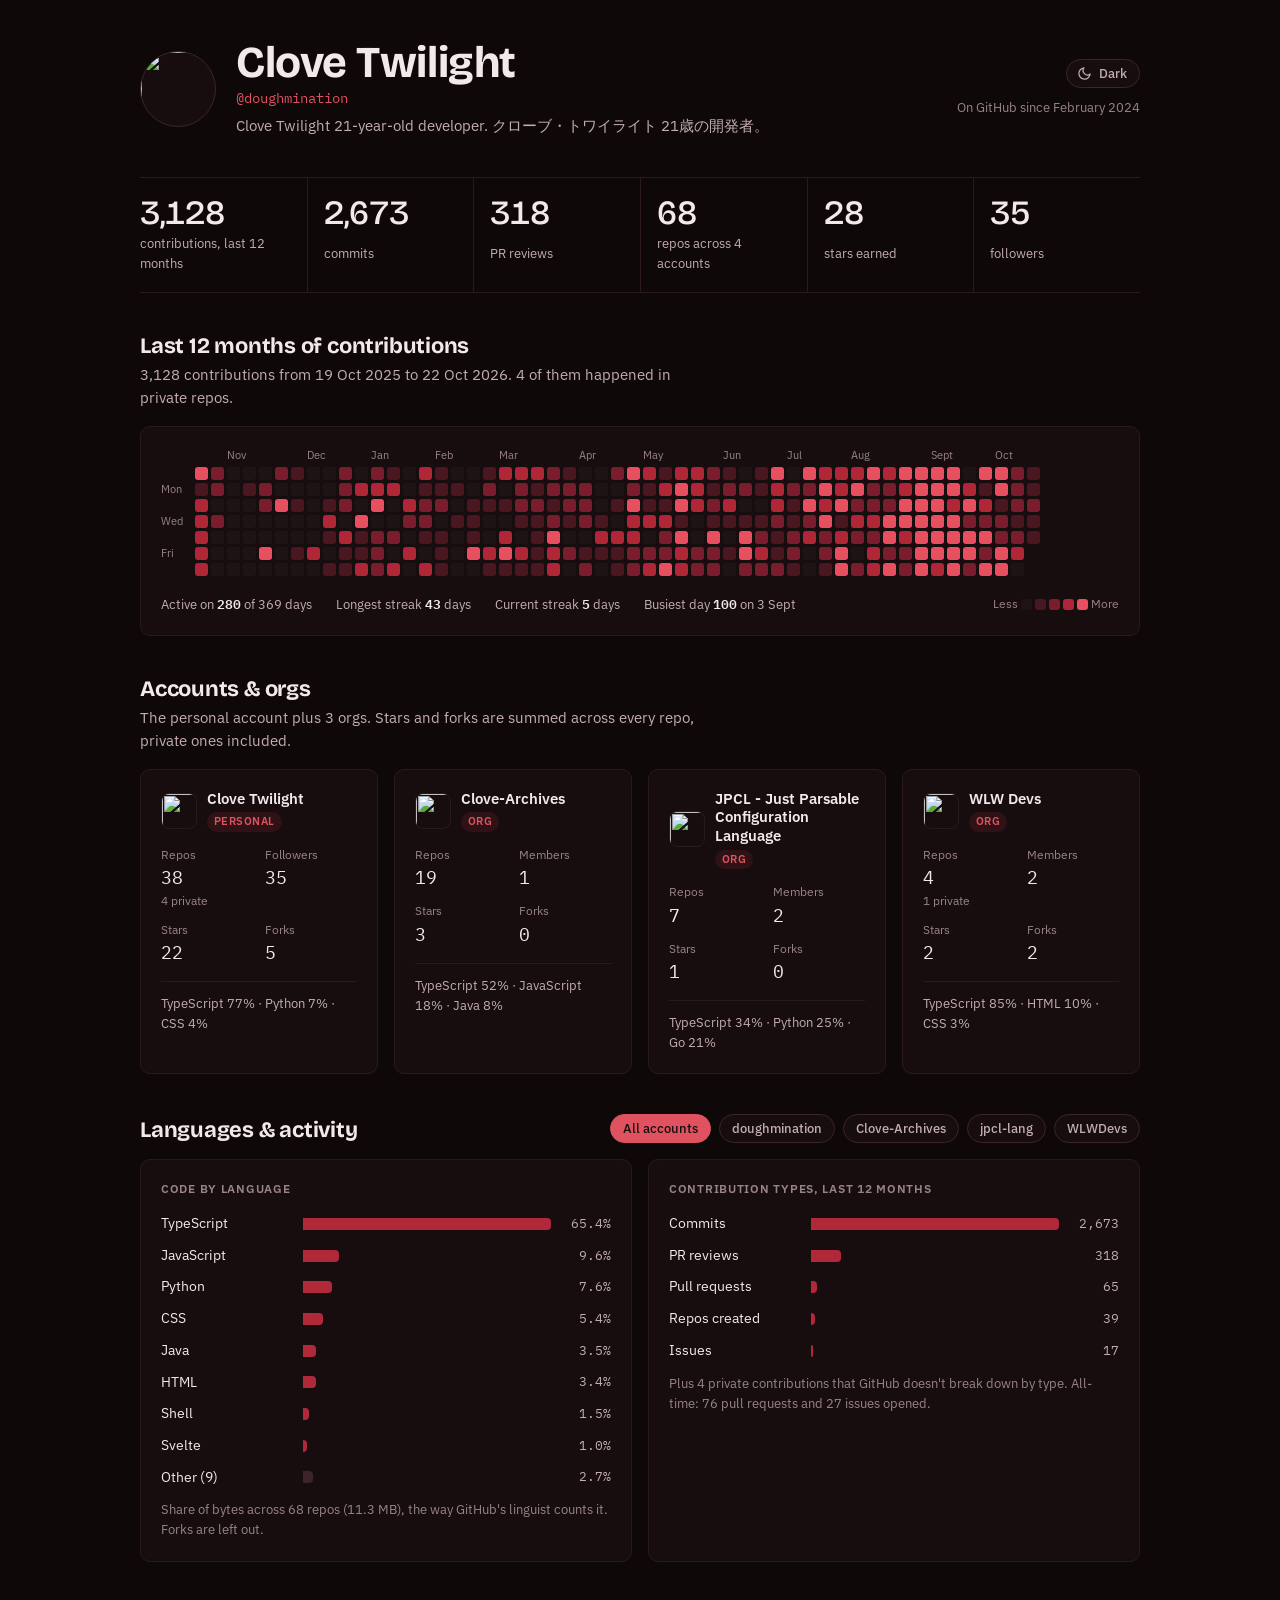
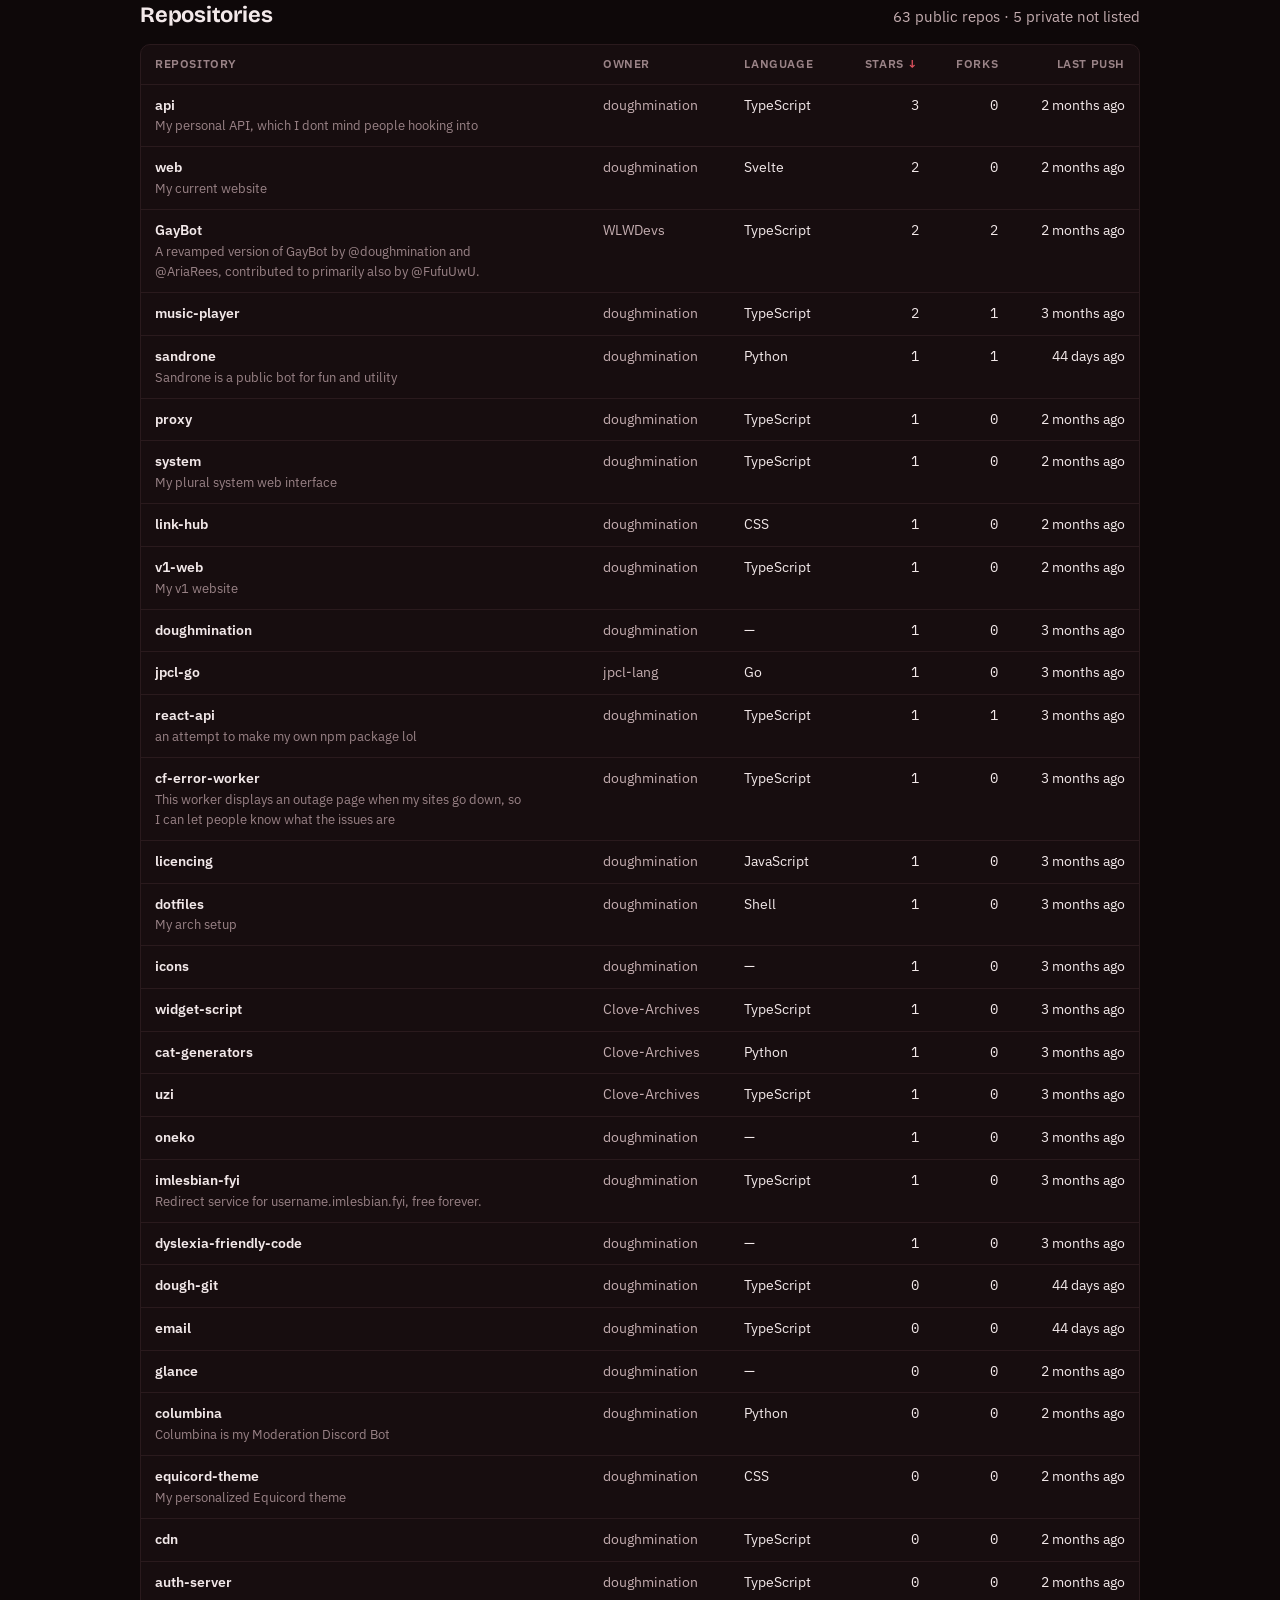
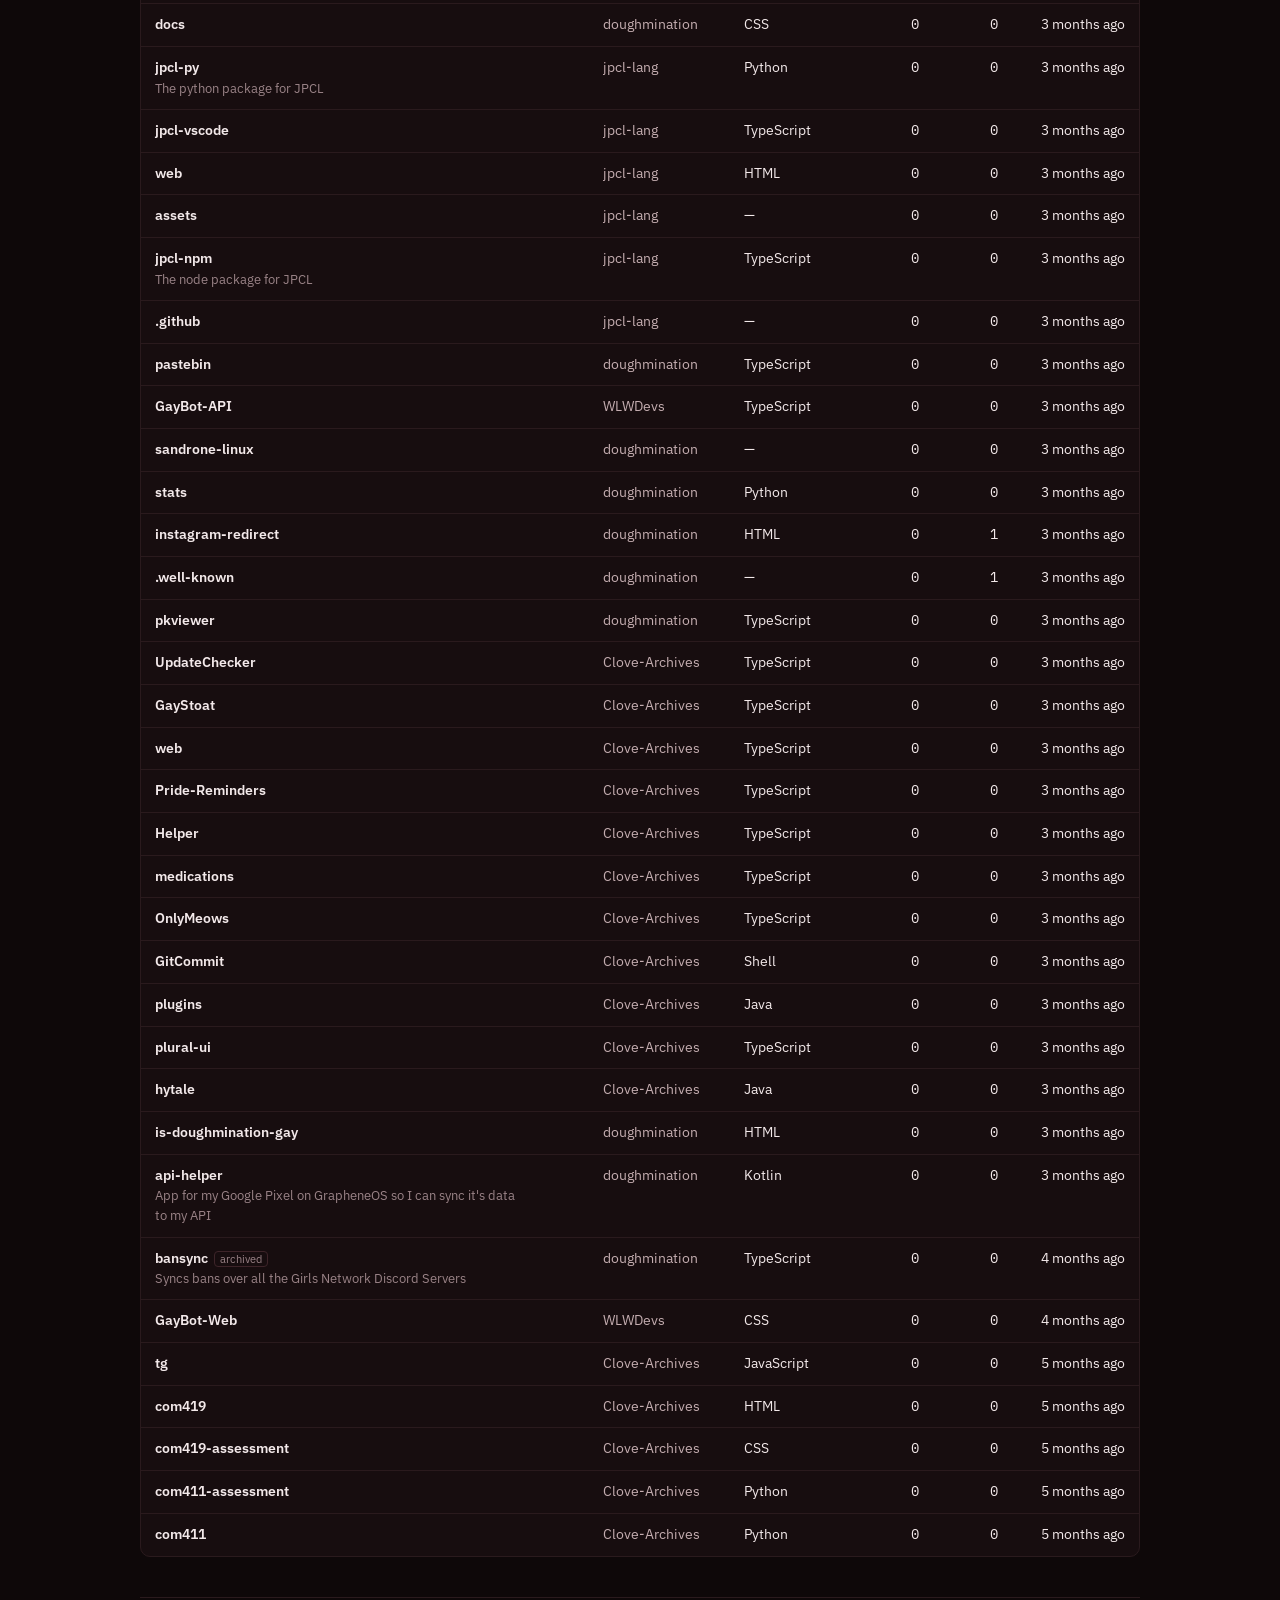
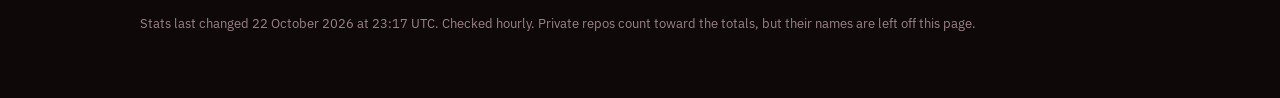
==== site/index.html @ a4c36e6d "Update stats" ====
<!doctype html>
<html lang="en">
<head>
<meta charset="utf-8">
<meta name="viewport" content="width=device-width, initial-scale=1, viewport-fit=cover">
<meta name="description" content="GitHub stats for Clove Twilight (@doughmination) and their orgs, refreshed hourly.">
<title>Doughmination on GitHub</title>
<link rel="preconnect" href="https://fonts.googleapis.com">
<link rel="preconnect" href="https://fonts.gstatic.com" crossorigin>
<link rel="stylesheet" href="https://fonts.googleapis.com/css2?family=Bricolage+Grotesque:opsz,wght@12..96,500;12..96,700&family=IBM+Plex+Mono:wght@400;500&family=IBM+Plex+Sans:wght@400;500;600&display=swap">
<link rel="stylesheet" href="style.css">
<script>
  // Apply a saved theme before first paint. No saved choice means dark.
  try{if(localStorage.getItem('theme')==='light')document.documentElement.dataset.theme='light'}catch(_){}
</script>
</head>
<body>

<div class="wrap">
  <header>
    <img id="avatar" alt="">
    <div class="who">
      <h1 id="name">Clove Twilight</h1>
      <a class="handle" id="handle" href="#"></a>
      <p class="sub" id="bio"></p>
    </div>
    <div class="meta">
      <button type="button" class="theme" id="theme" aria-label="Switch to light mode">
        <svg class="moon" viewBox="0 0 24 24" aria-hidden="true"><path d="M21 12.8A9 9 0 1 1 11.2 3a7 7 0 0 0 9.8 9.8z"/></svg>
        <svg class="sun" viewBox="0 0 24 24" aria-hidden="true"><circle cx="12" cy="12" r="4"/><path d="M12 2v2M12 20v2M4.9 4.9l1.4 1.4M17.7 17.7l1.4 1.4M2 12h2M20 12h2M4.9 19.1l1.4-1.4M17.7 6.3l1.4-1.4"/></svg>
        <span id="theme-label">Dark</span>
      </button>
      <div class="asof" id="asof"></div>
    </div>
  </header>

  <div class="kpis" id="kpis"></div>

  <section>
    <div class="head">
      <div><h2>Last 12 months of contributions</h2><p class="sub" id="heatsub"></p></div>
    </div>
    <div class="panel">
      <div class="heat-scroll"><div class="heat" id="heat"></div></div>
      <div class="heat-foot">
        <div class="facts" id="facts"></div>
        <div class="legend">Less <i style="background:var(--h0)"></i><i style="background:var(--h1)"></i><i style="background:var(--h2)"></i><i style="background:var(--h3)"></i><i style="background:var(--h4)"></i> More</div>
      </div>
    </div>
  </section>

  <section>
    <div class="head"><div><h2>Accounts &amp; orgs</h2><p class="sub" id="acctsub"></p></div></div>
    <div class="accts" id="accts"></div>
  </section>

  <section>
    <div class="head">
      <h2>Languages &amp; activity</h2>
      <div class="chips" id="chips" role="group" aria-label="Filter by account"></div>
    </div>
    <div class="two">
      <div class="panel">
        <div class="label">Code by language</div>
        <div class="bars" id="langs"></div>
        <p class="note">Share of bytes across <span id="langn"></span>, the way GitHub's linguist counts it. Forks are left out.</p>
      </div>
      <div class="panel">
        <div class="label">Contribution types, last 12 months</div>
        <div class="bars" id="kinds"></div>
        <p class="note" id="kindnote"></p>
      </div>
    </div>
  </section>

  <section>
    <div class="head"><h2>Repositories</h2><p class="sub" id="repocount" style="margin:0"></p></div>
    <div class="tbl">
      <table>
        <thead><tr>
          <th data-k="name" tabindex="0">Repository</th>
          <th data-k="owner" tabindex="0">Owner</th>
          <th data-k="lang" tabindex="0">Language</th>
          <th data-k="stars" class="r" tabindex="0" aria-sort="descending">Stars</th>
          <th data-k="forks" class="r" tabindex="0">Forks</th>
          <th data-k="pushed" class="r" tabindex="0">Last push</th>
        </tr></thead>
        <tbody id="rows"></tbody>
      </table>
    </div>
  </section>

  <footer id="foot"></footer>
</div>
<div id="tip" hidden></div>

<script>
const D={"user":{"login":"doughmination","name":"Clove Twilight","avatar":"https://avatars.githubusercontent.com/u/158981303?u=54f1def390969d31d32ac333e600e6ceada632ac&v=4","bio":"Clove Twilight\r\n21-year-old developer.\r\n\r\nクローブ・トワイライト\r\n21歳の開発者。","created":"2024-02-05T02:39:25Z","url":"https://github.com/doughmination","followers":35,"following":11,"prs":76,"issues":27,"contrib":{"commits":2673,"prs":65,"issues":17,"reviews":318,"repos":39,"private":4,"total":3128},"days":[["2025-10-19",22],["2025-10-20",1],["2025-10-21",14],["2025-10-22",14],["2025-10-23",10],["2025-10-24",13],["2025-10-25",8],["2025-10-26",7],["2025-10-27",5],["2025-10-28",0],["2025-10-29",4],["2025-10-30",0],["2025-10-31",0],["2025-11-01",0],["2025-11-02",0],["2025-11-03",0],["2025-11-04",0],["2025-11-05",0],["2025-11-06",0],["2025-11-07",0],["2025-11-08",0],["2025-11-09",0],["2025-11-10",3],["2025-11-11",0],["2025-11-12",0],["2025-11-13",0],["2025-11-14",0],["2025-11-15",0],["2025-11-16",0],["2025-11-17",7],["2025-11-18",5],["2025-11-19",0],["2025-11-20",0],["2025-11-21",16],["2025-11-22",0],["2025-11-23",6],["2025-11-24",0],["2025-11-25",15],["2025-11-26",0],["2025-11-27",0],["2025-11-28",0],["2025-11-29",0],["2025-11-30",3],["2025-12-01",0],["2025-12-02",1],["2025-12-03",0],["2025-12-04",0],["2025-12-05",1],["2025-12-06",0],["2025-12-07",0],["2025-12-08",0],["2025-12-09",0],["2025-12-10",0],["2025-12-11",0],["2025-12-12",9],["2025-12-13",0],["2025-12-14",0],["2025-12-15",0],["2025-12-16",1],["2025-12-17",11],["2025-12-18",1],["2025-12-19",0],["2025-12-20",1],["2025-12-21",7],["2025-12-22",6],["2025-12-23",7],["2025-12-24",0],["2025-12-25",12],["2025-12-26",1],["2025-12-27",2],["2025-12-28",0],["2025-12-29",9],["2025-12-30",0],["2025-12-31",18],["2026-01-01",3],["2026-01-02",2],["2026-01-03",10],["2026-01-04",7],["2026-01-05",10],["2026-01-06",15],["2026-01-07",0],["2026-01-08",4],["2026-01-09",4],["2026-01-10",7],["2026-01-11",1],["2026-01-12",8],["2026-01-13",0],["2026-01-14",0],["2026-01-15",4],["2026-01-16",0],["2026-01-17",8],["2026-01-18",0],["2026-01-19",0],["2026-01-20",8],["2026-01-21",4],["2026-01-22",0],["2026-01-23",14],["2026-01-24",0],["2026-01-25",9],["2026-01-26",1],["2026-01-27",4],["2026-01-28",7],["2026-01-29",2],["2026-01-30",0],["2026-01-31",12],["2026-02-01",1],["2026-02-02",3],["2026-02-03",4],["2026-02-04",0],["2026-02-05",1],["2026-02-06",1],["2026-02-07",1],["2026-02-08",0],["2026-02-09",1],["2026-02-10",0],["2026-02-11",2],["2026-02-12",0],["2026-02-13",0],["2026-02-14",0],["2026-02-15",0],["2026-02-16",0],["2026-02-17",1],["2026-02-18",1],["2026-02-19",1],["2026-02-20",17],["2026-02-21",0],["2026-02-22",2],["2026-02-23",6],["2026-02-24",1],["2026-02-25",0],["2026-02-26",0],["2026-02-27",8],["2026-02-28",1],["2026-03-01",11],["2026-03-02",0],["2026-03-03",1],["2026-03-04",0],["2026-03-05",8],["2026-03-06",15],["2026-03-07",2],["2026-03-08",12],["2026-03-09",6],["2026-03-10",4],["2026-03-11",1],["2026-03-12",0],["2026-03-13",11],["2026-03-14",2],["2026-03-15",13],["2026-03-16",1],["2026-03-17",4],["2026-03-18",1],["2026-03-19",2],["2026-03-20",1],["2026-03-21",1],["2026-03-22",4],["2026-03-23",4],["2026-03-24",3],["2026-03-25",6],["2026-03-26",23],["2026-03-27",11],["2026-03-28",11],["2026-03-29",1],["2026-03-30",4],["2026-03-31",6],["2026-04-01",3],["2026-04-02",0],["2026-04-03",5],["2026-04-04",0],["2026-04-05",0],["2026-04-06",4],["2026-04-07",6],["2026-04-08",5],["2026-04-09",0],["2026-04-10",2],["2026-04-11",6],["2026-04-12",0],["2026-04-13",0],["2026-04-14",0],["2026-04-15",1],["2026-04-16",10],["2026-04-17",3],["2026-04-18",0],["2026-04-19",7],["2026-04-20",0],["2026-04-21",3],["2026-04-22",0],["2026-04-23",9],["2026-04-24",3],["2026-04-25",2],["2026-04-26",15],["2026-04-27",4],["2026-04-28",28],["2026-04-29",14],["2026-04-30",14],["2026-05-01",7],["2026-05-02",7],["2026-05-03",13],["2026-05-04",2],["2026-05-05",3],["2026-05-06",11],["2026-05-07",0],["2026-05-08",4],["2026-05-09",8],["2026-05-10",1],["2026-05-11",10],["2026-05-12",2],["2026-05-13",9],["2026-05-14",6],["2026-05-15",5],["2026-05-16",18],["2026-05-17",11],["2026-05-18",18],["2026-05-19",20],["2026-05-20",2],["2026-05-21",15],["2026-05-22",11],["2026-05-23",8],["2026-05-24",11],["2026-05-25",14],["2026-05-26",10],["2026-05-27",0],["2026-05-28",0],["2026-05-29",4],["2026-05-30",6],["2026-05-31",5],["2026-06-01",3],["2026-06-02",5],["2026-06-03",3],["2026-06-04",24],["2026-06-05",6],["2026-06-06",7],["2026-06-07",1],["2026-06-08",5],["2026-06-09",12],["2026-06-10",3],["2026-06-11",0],["2026-06-12",2],["2026-06-13",0],["2026-06-14",0],["2026-06-15",4],["2026-06-16",0],["2026-06-17",2],["2026-06-18",25],["2026-06-19",37],["2026-06-20",7],["2026-06-21",1],["2026-06-22",1],["2026-06-23",0],["2026-06-24",2],["2026-06-25",7],["2026-06-26",9],["2026-06-27",6],["2026-06-28",16],["2026-06-29",11],["2026-06-30",9],["2026-07-01",4],["2026-07-02",2],["2026-07-03",2],["2026-07-04",6],["2026-07-05",0],["2026-07-06",4],["2026-07-07",1],["2026-07-08",1],["2026-07-09",5],["2026-07-10",4],["2026-07-11",2],["2026-07-12",17],["2026-07-13",6],["2026-07-14",20],["2026-07-15",4],["2026-07-16",11],["2026-07-17",0],["2026-07-18",0],["2026-07-19",11],["2026-07-20",32],["2026-07-21",9],["2026-07-22",22],["2026-07-23",5],["2026-07-24",7],["2026-07-25",3],["2026-07-26",9],["2026-07-27",14],["2026-07-28",58],["2026-07-29",2],["2026-07-30",13],["2026-07-31",39],["2026-08-01",17],["2026-08-02",10],["2026-08-03",25],["2026-08-04",6],["2026-08-05",12],["2026-08-06",4],["2026-08-07",0],["2026-08-08",7],["2026-08-09",34],["2026-08-10",6],["2026-08-11",5],["2026-08-12",9],["2026-08-13",6],["2026-08-14",14],["2026-08-15",14],["2026-08-16",8],["2026-08-17",4],["2026-08-18",6],["2026-08-19",19],["2026-08-20",72],["2026-08-21",6],["2026-08-22",26],["2026-08-23",21],["2026-08-24",9],["2026-08-25",21],["2026-08-26",20],["2026-08-27",12],["2026-08-28",7],["2026-08-29",7],["2026-08-30",25],["2026-08-31",34],["2026-09-01",20],["2026-09-02",43],["2026-09-03",100],["2026-09-04",36],["2026-09-05",47],["2026-09-06",36],["2026-09-07",63],["2026-09-08",24],["2026-09-09",29],["2026-09-10",42],["2026-09-11",34],["2026-09-12",10],["2026-09-13",18],["2026-09-14",20],["2026-09-15",11],["2026-09-16",27],["2026-09-17",49],["2026-09-18",15],["2026-09-19",19],["2026-09-20",0],["2026-09-21",12],["2026-09-22",59],["2026-09-23",7],["2026-09-24",24],["2026-09-25",19],["2026-09-26",4],["2026-09-27",30],["2026-09-28",1],["2026-09-29",9],["2026-09-30",6],["2026-10-01",20],["2026-10-02",7],["2026-10-03",63],["2026-10-04",55],["2026-10-05",31],["2026-10-06",1],["2026-10-07",7],["2026-10-08",4],["2026-10-09",57],["2026-10-10",48],["2026-10-11",5],["2026-10-12",4],["2026-10-13",5],["2026-10-14",1],["2026-10-15",7],["2026-10-16",8],["2026-10-17",0],["2026-10-18",1],["2026-10-19",3],["2026-10-20",7],["2026-10-21",1],["2026-10-22",2]]},"accounts":[{"kind":"user","login":"doughmination","name":"Clove Twilight","url":"https://github.com/doughmination","avatar":"https://avatars.githubusercontent.com/u/158981303?u=54f1def390969d31d32ac333e600e6ceada632ac&v=4","members":null,"repoTotal":38,"repos":[{"owner":"doughmination","name":"api","url":"https://github.com/doughmination/api","desc":"My personal API, which I dont mind people hooking into","pushed":"2026-10-16T16:32:00Z","private":false,"fork":false,"archived":false,"stars":3,"forks":0,"lang":"TypeScript","langs":{"JavaScript":1663,"TypeScript":391910}},{"owner":"doughmination","name":"web","url":"https://github.com/doughmination/web","desc":"My current website","pushed":"2026-10-18T16:24:12Z","private":false,"fork":false,"archived":false,"stars":2,"forks":0,"lang":"Svelte","langs":{"JavaScript":1654,"HTML":391,"TypeScript":39813,"Svelte":110867,"CSS":57381,"Shell":186}},{"owner":"doughmination","name":"music-player","url":"https://github.com/doughmination/music-player","desc":null,"pushed":"2026-09-04T15:55:31Z","private":false,"fork":false,"archived":false,"stars":2,"forks":1,"lang":"TypeScript","langs":{"Dockerfile":2185,"TypeScript":327710,"HTML":1892,"CSS":30284,"Kotlin":19834,"Shell":6097}},{"owner":"doughmination","name":"proxy","url":"https://github.com/doughmination/proxy","desc":null,"pushed":"2026-10-19T11:39:46Z","private":false,"fork":false,"archived":false,"stars":1,"forks":0,"lang":"TypeScript","langs":{"TypeScript":17788}},{"owner":"doughmination","name":"sandrone","url":"https://github.com/doughmination/sandrone","desc":"Sandrone is a public bot for fun and utility","pushed":"2026-10-22T06:07:12Z","private":false,"fork":false,"archived":false,"stars":1,"forks":1,"lang":"Python","langs":{"Python":319087,"HTML":53394,"CSS":9806,"Shell":756,"JavaScript":4011}},{"owner":"doughmination","name":"system","url":"https://github.com/doughmination/system","desc":"My plural system web interface","pushed":"2026-10-11T21:50:23Z","private":false,"fork":false,"archived":false,"stars":1,"forks":0,"lang":"TypeScript","langs":{"TypeScript":343060}},{"owner":"doughmination","name":"link-hub","url":"https://github.com/doughmination/link-hub","desc":null,"pushed":"2026-10-10T10:53:24Z","private":false,"fork":false,"archived":false,"stars":1,"forks":0,"lang":"CSS","langs":{"JavaScript":1635,"TypeScript":5855,"HTML":331,"Svelte":4774,"CSS":7722}},{"owner":"doughmination","name":"v1-web","url":"https://github.com/doughmination/v1-web","desc":"My v1 website","pushed":"2026-09-25T22:52:36Z","private":false,"fork":false,"archived":false,"stars":1,"forks":0,"lang":"TypeScript","langs":{"TypeScript":686066,"CSS":8889}},{"owner":"doughmination","name":"imlesbian-fyi","url":"https://github.com/doughmination/imlesbian-fyi","desc":"Redirect service for username.imlesbian.fyi, free forever.","pushed":"2026-09-04T12:05:39Z","private":false,"fork":false,"archived":false,"stars":1,"forks":0,"lang":"TypeScript","langs":{"Dockerfile":1925,"Shell":119,"TypeScript":78732,"CSS":840,"JavaScript":289}},{"owner":"doughmination","name":"dyslexia-friendly-code","url":"https://github.com/doughmination/dyslexia-friendly-code","desc":null,"pushed":"2026-09-04T12:05:38Z","private":false,"fork":false,"archived":false,"stars":1,"forks":0,"lang":null,"langs":{}},{"owner":"doughmination","name":"react-api","url":"https://github.com/doughmination/react-api","desc":"an attempt to make my own npm package lol","pushed":"2026-09-18T15:07:28Z","private":false,"fork":false,"archived":false,"stars":1,"forks":1,"lang":"TypeScript","langs":{"TypeScript":135406}},{"owner":"doughmination","name":null,"url":null,"desc":null,"pushed":null,"private":true,"fork":false,"archived":false,"stars":1,"forks":0,"lang":null,"langs":{}},{"owner":"doughmination","name":"oneko","url":"https://github.com/doughmination/oneko","desc":null,"pushed":"2026-09-04T12:05:45Z","private":false,"fork":false,"archived":false,"stars":1,"forks":0,"lang":null,"langs":{}},{"owner":"doughmination","name":"icons","url":"https://github.com/doughmination/icons","desc":null,"pushed":"2026-09-07T07:13:30Z","private":false,"fork":false,"archived":false,"stars":1,"forks":0,"lang":null,"langs":{}},{"owner":"doughmination","name":"doughmination","url":"https://github.com/doughmination/doughmination","desc":null,"pushed":"2026-09-19T18:59:45Z","private":false,"fork":false,"archived":false,"stars":1,"forks":0,"lang":null,"langs":{}},{"owner":"doughmination","name":"licencing","url":"https://github.com/doughmination/licencing","desc":null,"pushed":"2026-09-16T09:14:53Z","private":false,"fork":false,"archived":false,"stars":1,"forks":0,"lang":"JavaScript","langs":{"JavaScript":6268,"Shell":5503}},{"owner":"doughmination","name":"dotfiles","url":"https://github.com/doughmination/dotfiles","desc":"My arch setup","pushed":"2026-09-14T13:49:42Z","private":false,"fork":false,"archived":false,"stars":1,"forks":0,"lang":"Shell","langs":{"Shell":137338,"GLSL":12885,"CSS":18402,"Lua":59747,"QML":27002}},{"owner":"doughmination","name":"cf-error-worker","url":"https://github.com/doughmination/cf-error-worker","desc":"This worker displays an outage page when my sites go down, so I can let people know what the issues are","pushed":"2026-09-16T10:40:36Z","private":false,"fork":false,"archived":false,"stars":1,"forks":0,"lang":"TypeScript","langs":{"TypeScript":16589}},{"owner":"doughmination","name":"glance","url":"https://github.com/doughmination/glance","desc":null,"pushed":"2026-10-20T13:37:51Z","private":false,"fork":false,"archived":false,"stars":0,"forks":0,"lang":null,"langs":{}},{"owner":"doughmination","name":"cdn","url":"https://github.com/doughmination/cdn","desc":null,"pushed":"2026-10-01T06:43:42Z","private":false,"fork":false,"archived":false,"stars":0,"forks":0,"lang":"TypeScript","langs":{"HTML":3756,"JavaScript":14331,"CSS":5846,"TypeScript":22487}},{"owner":"doughmination","name":"pastebin","url":"https://github.com/doughmination/pastebin","desc":null,"pushed":"2026-09-19T00:05:48Z","private":false,"fork":false,"archived":false,"stars":0,"forks":0,"lang":"TypeScript","langs":{"Dockerfile":951,"JavaScript":5729,"CSS":12243,"TypeScript":87343}},{"owner":"doughmination","name":"auth-server","url":"https://github.com/doughmination/auth-server","desc":null,"pushed":"2026-09-21T20:25:04Z","private":false,"fork":false,"archived":false,"stars":0,"forks":0,"lang":"TypeScript","langs":{"JavaScript":7514,"CSS":9596,"TypeScript":191187}},{"owner":"doughmination","name":"sandrone-linux","url":"https://github.com/doughmination/sandrone-linux","desc":null,"pushed":"2026-09-13T23:44:57Z","private":false,"fork":false,"archived":false,"stars":0,"forks":0,"lang":null,"langs":{}},{"owner":"doughmination","name":"stats","url":"https://github.com/doughmination/stats","desc":null,"pushed":"2026-09-13T23:42:37Z","private":false,"fork":false,"archived":false,"stars":0,"forks":0,"lang":"Python","langs":{"Python":9512}},{"owner":"doughmination","name":"columbina","url":"https://github.com/doughmination/columbina","desc":"Columbina is my Moderation Discord Bot","pushed":"2026-10-09T17:44:41Z","private":false,"fork":false,"archived":false,"stars":0,"forks":0,"lang":"Python","langs":{"Python":65848,"Shell":485}},{"owner":"doughmination","name":null,"url":null,"desc":null,"pushed":null,"private":true,"fork":false,"archived":false,"stars":0,"forks":0,"lang":null,"langs":{}},{"owner":"doughmination","name":null,"url":null,"desc":null,"pushed":null,"private":true,"fork":false,"archived":false,"stars":0,"forks":0,"lang":"Shell","langs":{"Shell":641}},{"owner":"doughmination","name":"instagram-redirect","url":"https://github.com/doughmination/instagram-redirect","desc":null,"pushed":"2026-09-08T01:18:43Z","private":false,"fork":false,"archived":false,"stars":0,"forks":1,"lang":"HTML","langs":{"HTML":413}},{"owner":"doughmination","name":".well-known","url":"https://github.com/doughmination/.well-known","desc":null,"pushed":"2026-09-08T01:06:27Z","private":false,"fork":false,"archived":false,"stars":0,"forks":1,"lang":null,"langs":{}},{"owner":"doughmination","name":"pkviewer","url":"https://github.com/doughmination/pkviewer","desc":null,"pushed":"2026-09-07T07:05:29Z","private":false,"fork":false,"archived":false,"stars":0,"forks":0,"lang":"TypeScript","langs":{"TypeScript":731083,"CSS":38302,"Shell":2373,"Dockerfile":5041}},{"owner":"doughmination","name":"docs","url":"https://github.com/doughmination/docs","desc":null,"pushed":"2026-09-19T19:02:56Z","private":false,"fork":false,"archived":false,"stars":0,"forks":0,"lang":"CSS","langs":{"HTML":1103,"CSS":9411}},{"owner":"doughmination","name":"equicord-theme","url":"https://github.com/doughmination/equicord-theme","desc":"My personalized Equicord theme","pushed":"2026-10-02T23:19:42Z","private":false,"fork":false,"archived":false,"stars":0,"forks":0,"lang":"CSS","langs":{"CSS":4547,"HTML":4307}},{"owner":"doughmination","name":"email","url":"https://github.com/doughmination/email","desc":null,"pushed":"2026-10-22T21:04:45Z","private":false,"fork":false,"archived":false,"stars":0,"forks":0,"lang":"TypeScript","langs":{"TypeScript":73714,"JavaScript":45831,"HTML":9050,"CSS":22385}},{"owner":"doughmination","name":"is-doughmination-gay","url":"https://github.com/doughmination/is-doughmination-gay","desc":null,"pushed":"2026-09-04T12:06:19Z","private":false,"fork":false,"archived":false,"stars":0,"forks":0,"lang":"HTML","langs":{"HTML":2235,"CSS":1738,"JavaScript":701}},{"owner":"doughmination","name":"dough-git","url":"https://github.com/doughmination/dough-git","desc":null,"pushed":"2026-10-22T21:34:23Z","private":false,"fork":false,"archived":false,"stars":0,"forks":0,"lang":"TypeScript","langs":{"Dockerfile":737,"JavaScript":90728,"TypeScript":172701,"CSS":12302}},{"owner":"doughmination","name":"api-helper","url":"https://github.com/doughmination/api-helper","desc":"App for my Google Pixel on GrapheneOS so I can sync it's data to my API","pushed":"2026-09-04T12:05:43Z","private":false,"fork":false,"archived":false,"stars":0,"forks":0,"lang":"Kotlin","langs":{"Kotlin":29299}},{"owner":"doughmination","name":null,"url":null,"desc":null,"pushed":null,"private":true,"fork":false,"archived":false,"stars":0,"forks":0,"lang":"TypeScript","langs":{"Dockerfile":513,"TypeScript":1206820,"JavaScript":19769,"Shell":807,"CSS":3040}},{"owner":"doughmination","name":"bansync","url":"https://github.com/doughmination/bansync","desc":"Syncs bans over all the Girls Network Discord Servers","pushed":"2026-08-15T01:03:14Z","private":false,"fork":false,"archived":true,"stars":0,"forks":0,"lang":"TypeScript","langs":{"Dockerfile":280,"TypeScript":38460,"JavaScript":2697}}]},{"kind":"org","login":"Clove-Archives","name":"Clove-Archives","url":"https://github.com/Clove-Archives","avatar":"https://avatars.githubusercontent.com/u/306896939?v=4","desc":null,"members":1,"repoTotal":19,"repos":[{"owner":"Clove-Archives","name":"uzi","url":"https://github.com/Clove-Archives/uzi","desc":null,"pushed":"2026-09-04T12:06:28Z","private":false,"fork":false,"archived":false,"stars":1,"forks":0,"lang":"TypeScript","langs":{"Dockerfile":345,"TypeScript":13858,"Shell":143}},{"owner":"Clove-Archives","name":"cat-generators","url":"https://github.com/Clove-Archives/cat-generators","desc":null,"pushed":"2026-09-04T12:06:31Z","private":false,"fork":false,"archived":false,"stars":1,"forks":0,"lang":"Python","langs":{"Python":13918}},{"owner":"Clove-Archives","name":"widget-script","url":"https://github.com/Clove-Archives/widget-script","desc":null,"pushed":"2026-09-04T12:06:32Z","private":false,"fork":false,"archived":false,"stars":1,"forks":0,"lang":"TypeScript","langs":{"TypeScript":2449}},{"owner":"Clove-Archives","name":"hytale","url":"https://github.com/Clove-Archives/hytale","desc":null,"pushed":"2026-09-04T12:06:37Z","private":false,"fork":false,"archived":false,"stars":0,"forks":0,"lang":"Java","langs":{"Java":15321}},{"owner":"Clove-Archives","name":"plural-ui","url":"https://github.com/Clove-Archives/plural-ui","desc":null,"pushed":"2026-09-04T12:06:38Z","private":false,"fork":false,"archived":false,"stars":0,"forks":0,"lang":"TypeScript","langs":{"Dockerfile":920,"TypeScript":175996,"HTML":4856,"CSS":4586}},{"owner":"Clove-Archives","name":"plugins","url":"https://github.com/Clove-Archives/plugins","desc":null,"pushed":"2026-09-04T12:06:40Z","private":false,"fork":false,"archived":false,"stars":0,"forks":0,"lang":"Java","langs":{"Java":384685}},{"owner":"Clove-Archives","name":"OnlyMeows","url":"https://github.com/Clove-Archives/OnlyMeows","desc":null,"pushed":"2026-09-04T12:06:44Z","private":false,"fork":false,"archived":false,"stars":0,"forks":0,"lang":"TypeScript","langs":{"Dockerfile":363,"TypeScript":13653}},{"owner":"Clove-Archives","name":"medications","url":"https://github.com/Clove-Archives/medications","desc":null,"pushed":"2026-09-04T12:06:46Z","private":false,"fork":false,"archived":false,"stars":0,"forks":0,"lang":"TypeScript","langs":{"Dockerfile":1637,"TypeScript":214631,"HTML":2364,"JavaScript":1548,"CSS":1481}},{"owner":"Clove-Archives","name":"Helper","url":"https://github.com/Clove-Archives/Helper","desc":null,"pushed":"2026-09-04T12:06:48Z","private":false,"fork":false,"archived":false,"stars":0,"forks":0,"lang":"TypeScript","langs":{"Dockerfile":510,"TypeScript":351675,"Shell":7039}},{"owner":"Clove-Archives","name":"Pride-Reminders","url":"https://github.com/Clove-Archives/Pride-Reminders","desc":null,"pushed":"2026-09-04T12:06:49Z","private":false,"fork":false,"archived":false,"stars":0,"forks":0,"lang":"TypeScript","langs":{"Dockerfile":973,"TypeScript":35062}},{"owner":"Clove-Archives","name":"web","url":"https://github.com/Clove-Archives/web","desc":null,"pushed":"2026-09-04T12:06:51Z","private":false,"fork":false,"archived":false,"stars":0,"forks":0,"lang":"TypeScript","langs":{"Dockerfile":9595,"JavaScript":281943,"HTML":84065,"CSS":145937,"TypeScript":1587812,"Python":290178}},{"owner":"Clove-Archives","name":"GitCommit","url":"https://github.com/Clove-Archives/GitCommit","desc":null,"pushed":"2026-09-04T12:06:42Z","private":false,"fork":false,"archived":false,"stars":0,"forks":0,"lang":"Shell","langs":{"Shell":4466,"Batchfile":77,"PowerShell":3269}},{"owner":"Clove-Archives","name":"GayStoat","url":"https://github.com/Clove-Archives/GayStoat","desc":null,"pushed":"2026-09-04T12:06:54Z","private":false,"fork":false,"archived":false,"stars":0,"forks":0,"lang":"TypeScript","langs":{"Dockerfile":607,"TypeScript":24779}},{"owner":"Clove-Archives","name":"tg","url":"https://github.com/Clove-Archives/tg","desc":null,"pushed":"2026-07-19T22:32:49Z","private":false,"fork":false,"archived":false,"stars":0,"forks":0,"lang":"JavaScript","langs":{"JavaScript":503903,"Shell":417,"CSS":41705,"HTML":54333}},{"owner":"Clove-Archives","name":"UpdateChecker","url":"https://github.com/Clove-Archives/UpdateChecker","desc":null,"pushed":"2026-09-04T12:06:55Z","private":false,"fork":false,"archived":false,"stars":0,"forks":0,"lang":"TypeScript","langs":{"Dockerfile":345,"TypeScript":21286,"Shell":143}},{"owner":"Clove-Archives","name":"com419","url":"https://github.com/Clove-Archives/com419","desc":null,"pushed":"2026-07-19T21:08:36Z","private":false,"fork":false,"archived":false,"stars":0,"forks":0,"lang":"HTML","langs":{"CSS":37976,"HTML":82768,"JavaScript":12367}},{"owner":"Clove-Archives","name":"com419-assessment","url":"https://github.com/Clove-Archives/com419-assessment","desc":null,"pushed":"2026-07-19T21:08:30Z","private":false,"fork":false,"archived":false,"stars":0,"forks":0,"lang":"CSS","langs":{"Dockerfile":303,"JavaScript":72618,"CSS":91170,"EJS":42323}},{"owner":"Clove-Archives","name":"com411-assessment","url":"https://github.com/Clove-Archives/com411-assessment","desc":null,"pushed":"2026-07-19T21:07:42Z","private":false,"fork":false,"archived":false,"stars":0,"forks":0,"lang":"Python","langs":{"Python":28183}},{"owner":"Clove-Archives","name":"com411","url":"https://github.com/Clove-Archives/com411","desc":null,"pushed":"2026-07-19T21:07:07Z","private":false,"fork":false,"archived":false,"stars":0,"forks":0,"lang":"Python","langs":{"PowerShell":3039,"Python":45637}}]},{"kind":"org","login":"jpcl-lang","name":"JPCL - Just Parsable Configuration Language","url":"https://github.com/jpcl-lang","avatar":"https://avatars.githubusercontent.com/u/328590022?v=4","desc":"A simple, human-editable data format combining TOML-style sections with JSON-style nesting.","members":2,"repoTotal":7,"repos":[{"owner":"jpcl-lang","name":"jpcl-go","url":"https://github.com/jpcl-lang/jpcl-go","desc":null,"pushed":"2026-09-19T16:10:13Z","private":false,"fork":false,"archived":false,"stars":1,"forks":0,"lang":"Go","langs":{"Go":75277}},{"owner":"jpcl-lang","name":"web","url":"https://github.com/jpcl-lang/web","desc":null,"pushed":"2026-09-19T16:18:53Z","private":false,"fork":false,"archived":false,"stars":0,"forks":0,"lang":"HTML","langs":{"HTML":43999,"CSS":20005,"JavaScript":3696,"Python":14638}},{"owner":"jpcl-lang","name":"jpcl-vscode","url":"https://github.com/jpcl-lang/jpcl-vscode","desc":null,"pushed":"2026-09-19T16:20:45Z","private":false,"fork":false,"archived":false,"stars":0,"forks":0,"lang":"TypeScript","langs":{"TypeScript":21517}},{"owner":"jpcl-lang","name":".github","url":"https://github.com/jpcl-lang/.github","desc":null,"pushed":"2026-09-19T15:49:40Z","private":false,"fork":false,"archived":false,"stars":0,"forks":0,"lang":null,"langs":{}},{"owner":"jpcl-lang","name":"assets","url":"https://github.com/jpcl-lang/assets","desc":null,"pushed":"2026-09-19T16:16:14Z","private":false,"fork":false,"archived":false,"stars":0,"forks":0,"lang":null,"langs":{}},{"owner":"jpcl-lang","name":"jpcl-npm","url":"https://github.com/jpcl-lang/jpcl-npm","desc":"The node package for JPCL","pushed":"2026-09-19T16:15:41Z","private":false,"fork":false,"archived":false,"stars":0,"forks":0,"lang":"TypeScript","langs":{"TypeScript":100436}},{"owner":"jpcl-lang","name":"jpcl-py","url":"https://github.com/jpcl-lang/jpcl-py","desc":"The python package for JPCL","pushed":"2026-09-19T16:25:20Z","private":false,"fork":false,"archived":false,"stars":0,"forks":0,"lang":"Python","langs":{"Python":74235}}]},{"kind":"org","login":"WLWDevs","name":"WLW Devs","url":"https://github.com/WLWDevs","avatar":"https://avatars.githubusercontent.com/u/328172463?v=4","desc":"","members":2,"repoTotal":4,"repos":[{"owner":"WLWDevs","name":"GayBot","url":"https://github.com/WLWDevs/GayBot","desc":"A revamped version of GayBot by @doughmination and @AriaRees, contributed to primarily also by @FufuUwU.","pushed":"2026-09-24T21:30:28Z","private":false,"fork":false,"archived":false,"stars":2,"forks":2,"lang":"TypeScript","langs":{"Dockerfile":1007,"TypeScript":207821,"HTML":21470,"JavaScript":4503}},{"owner":"WLWDevs","name":"GayBot-API","url":"https://github.com/WLWDevs/GayBot-API","desc":null,"pushed":"2026-09-14T17:34:15Z","private":false,"fork":false,"archived":false,"stars":0,"forks":0,"lang":"TypeScript","langs":{"TypeScript":2930}},{"owner":"WLWDevs","name":"GayBot-Web","url":"https://github.com/WLWDevs/GayBot-Web","desc":null,"pushed":"2026-08-03T23:54:34Z","private":false,"fork":false,"archived":false,"stars":0,"forks":0,"lang":"CSS","langs":{"CSS":11018,"HTML":9668}},{"owner":"WLWDevs","name":null,"url":null,"desc":null,"pushed":null,"private":true,"fork":false,"archived":true,"stars":0,"forks":0,"lang":"TypeScript","langs":{"TypeScript":66502,"Dockerfile":838}}]}],"updated":"2026-10-22T23:17:28Z"};
const $=id=>document.getElementById(id);
const fmt=n=>n.toLocaleString('en-GB');
const esc=s=>String(s??'').replace(/[&<>"]/g,c=>({'&':'&amp;','<':'&lt;','>':'&gt;','"':'&quot;'}[c]));
const U=D.user, C=U.contrib;
const tip=$('tip');
function showTip(e,html){tip.innerHTML=html;tip.hidden=false;tip.style.left=e.clientX+'px';tip.style.top=e.clientY+'px'}
function hideTip(){tip.hidden=true}
const dateFmt=(d,o)=>new Date(d+'T00:00:00Z').toLocaleDateString('en-GB',{timeZone:'UTC',...o});

/* header */
$('avatar').src=U.avatar;$('name').textContent=U.name;
$('handle').textContent='@'+U.login;$('handle').href=U.url;
$('bio').textContent=U.bio||'';
const themeBtn=$('theme');
function syncTheme(){
  const light=document.documentElement.dataset.theme==='light';
  $('theme-label').textContent=light?'Light':'Dark';
  themeBtn.setAttribute('aria-label',light?'Switch to dark mode':'Switch to light mode');
}
themeBtn.addEventListener('click',()=>{
  const light=document.documentElement.dataset.theme!=='light';
  if(light)document.documentElement.dataset.theme='light';else delete document.documentElement.dataset.theme;
  try{localStorage.setItem('theme',light?'light':'dark')}catch(_){}
  syncTheme();
});
syncTheme();
$('asof').textContent='On GitHub since '+dateFmt(U.created.slice(0,10),{month:'long',year:'numeric'});

/* kpis */
const all=D.accounts.flatMap(a=>a.repos);
const totalStars=all.reduce((s,r)=>s+r.stars,0);
const repoTotal=D.accounts.reduce((s,a)=>s+a.repoTotal,0);
$('kpis').innerHTML=[
  [C.total,'contributions, last 12 months'],[C.commits,'commits'],[C.reviews,'PR reviews'],
  [repoTotal,`repos across ${D.accounts.length} accounts`],[totalStars,'stars earned'],[U.followers,'followers']
].map(([v,l])=>`<div class="kpi"><b>${fmt(v)}</b><span>${l}</span></div>`).join('');

/* heatmap */
const days=U.days, counts=days.map(d=>d[1]);
const nz=counts.filter(c=>c>0).sort((a,b)=>a-b);
const q=p=>nz[Math.min(nz.length-1,Math.floor(p*nz.length))];
const cuts=[q(.25),q(.5),q(.75)];
const lvl=c=>c===0?0:c<=cuts[0]?1:c<=cuts[1]?2:c<=cuts[2]?3:4;
const firstDow=new Date(days[0][0]+'T00:00:00Z').getUTCDay();
let cells='';
for(let i=0;i<firstDow;i++)cells+='<i style="visibility:hidden"></i>';
days.forEach(([d,c])=>cells+=`<i data-l="${lvl(c)}" data-d="${d}" data-c="${c}"></i>`);
const weeks=Math.ceil((days.length+firstDow)/7);
let months=[],last=-1;
for(let w=0;w<weeks;w++){
  const idx=Math.max(0,w*7-firstDow), m=+days[idx][0].slice(5,7);
  months.push(m!==last&&w<weeks-2?`<span>${dateFmt(days[idx][0],{month:'short'})}</span>`:'<span></span>');last=m;
}
{const on=months.map((m,i)=>m!=='<span></span>'?i:-1).filter(i=>i>=0);if(on.length>1&&on[1]-on[0]<3)months[on[0]]='<span></span>';}
$('heat').innerHTML=`<div class="months">${months.join('')}</div>
  <div class="wdays"><span></span><span>Mon</span><span></span><span>Wed</span><span></span><span>Fri</span><span></span></div>
  <div class="cells" id="cells" role="img" aria-label="Daily contribution calendar, ${fmt(C.total)} contributions in total">${cells}</div>`;
$('cells').addEventListener('mousemove',e=>{
  const t=e.target.closest('i[data-d]');if(!t)return hideTip();
  const c=+t.dataset.c;
  showTip(e,`<b>${c===0?'No':fmt(c)}</b> contribution${c===1?'':'s'} · ${dateFmt(t.dataset.d,{weekday:'short',day:'numeric',month:'short',year:'numeric'})}`);
});
$('cells').addEventListener('mouseleave',hideTip);

let longest=0,run=0;counts.forEach(c=>{run=c>0?run+1:0;longest=Math.max(longest,run)});
let cur=0;for(let i=counts.length-1;i>=0;i--){if(counts[i]>0)cur++;else if(i===counts.length-1)continue;else break}
const best=days.reduce((a,b)=>b[1]>a[1]?b:a);
const active=nz.length;
$('heatsub').textContent=`${fmt(C.total)} contributions from ${dateFmt(days[0][0],{day:'numeric',month:'short',year:'numeric'})} to ${dateFmt(days.at(-1)[0],{day:'numeric',month:'short',year:'numeric'})}. ${fmt(C.private)} of them happened in private repos.`;
$('facts').innerHTML=`<span>Active on <b class="num">${active}</b> of ${days.length} days</span>
  <span>Longest streak <b class="num">${longest}</b> day${longest===1?'':'s'}</span>
  <span>Current streak <b class="num">${cur}</b> day${cur===1?'':'s'}</span>
  <span>Busiest day <b class="num">${best[1]}</b> on ${dateFmt(best[0],{day:'numeric',month:'short'})}</span>`;

/* bars helper */
function bars(el,items,unit){
  const max=Math.max(...items.map(i=>i.v),1);
  el.innerHTML=items.map(i=>`<div class="bar${i.other?' other':''}" data-t="${esc(i.tip)}">
    <span>${esc(i.k)}</span><div class="track"><div class="fill" style="width:${(i.v/max*100).toFixed(2)}%"></div></div>
    <span class="v">${i.label}</span></div>`).join('');
}
function hoverTips(el){
  el.addEventListener('mousemove',e=>{const b=e.target.closest('.bar');b?showTip(e,b.dataset.t):hideTip()});
  el.addEventListener('mouseleave',hideTip);
}
hoverTips($('langs'));hoverTips($('kinds'));

bars($('kinds'),[
  ['Commits',C.commits],['PR reviews',C.reviews],['Pull requests',C.prs],['Repos created',C.repos],['Issues',C.issues]
].map(([k,v])=>({k,v,label:fmt(v),tip:`<b>${fmt(v)}</b> ${k.toLowerCase()}`})));
$('kindnote').textContent=`Plus ${fmt(C.private)} private contributions that GitHub doesn't break down by type. All-time: ${fmt(U.prs)} pull requests and ${fmt(U.issues)} issues opened.`;
const nOrgs=D.accounts.length-1;
$('acctsub').textContent=`The personal account plus ${nOrgs} org${nOrgs===1?'':'s'}. Stars and forks are summed across every repo, private ones included.`;

/* accounts */
const kb=b=>b>=1e6?(b/1e6).toFixed(1)+' MB':b>=1e3?Math.round(b/1e3)+' KB':b+' B';
function langTotals(repos){
  const t={};repos.filter(r=>!r.fork).forEach(r=>Object.entries(r.langs).forEach(([k,v])=>t[k]=(t[k]||0)+v));
  return Object.entries(t).sort((a,b)=>b[1]-a[1]);
}
$('accts').innerHTML=D.accounts.map(a=>{
  const pub=a.repos.filter(r=>!r.private).length, priv=a.repos.length-pub;
  const stars=a.repos.reduce((s,r)=>s+r.stars,0), forks=a.repos.reduce((s,r)=>s+r.forks,0);
  const lt=langTotals(a.repos), sum=lt.reduce((s,x)=>s+x[1],0)||1;
  const top=lt.slice(0,3).map(([k,v])=>`${esc(k)} ${Math.round(v/sum*100)}%`).join(' · ')||'No code yet';
  return `<div class="panel acct">
    <div class="top"><img src="${a.avatar}" alt=""><div><div class="nm"><a href="${a.url}" target="_blank" rel="noopener">${esc(a.name)}</a></div>
      <span class="pill">${a.kind==='user'?'Personal':'Org'}</span></div></div>
    <dl>
      <div><dt>Repos</dt><dd>${a.repoTotal} <small>${priv?priv+' private':''}</small></dd></div>
      <div><dt>${a.kind==='user'?'Followers':'Members'}</dt><dd>${a.kind==='user'?U.followers:a.members}</dd></div>
      <div><dt>Stars</dt><dd>${stars}</dd></div>
      <div><dt>Forks</dt><dd>${forks}</dd></div>
    </dl>
    <div class="langs">${top}</div>
  </div>`}).join('');

/* filter + languages + table */
let scope='all', sortK='stars', sortDir=-1;
function scoped(){return scope==='all'?all:all.filter(r=>r.owner===scope)}
$('chips').innerHTML=[['all','All accounts'],...D.accounts.map(a=>[a.login,a.login])]
  .map(([v,l])=>`<button type="button" id="chip-${esc(v)}" data-v="${esc(v)}" aria-pressed="${v===scope}">${esc(l)}</button>`).join('');
$('chips').addEventListener('click',e=>{
  const b=e.target.closest('button');if(!b)return;
  scope=b.dataset.v;[...$('chips').children].forEach(x=>x.setAttribute('aria-pressed',x===b));
  try{localStorage.setItem('scope',scope)}catch(_){}
  render();
});
try{const s=localStorage.getItem('scope');if(s&&(s==='all'||D.accounts.some(a=>a.login===s))){scope=s;[...$('chips').children].forEach(x=>x.setAttribute('aria-pressed',x.dataset.v===s))}}catch(_){}

function render(){
  const rs=scoped(), lt=langTotals(rs), sum=lt.reduce((s,x)=>s+x[1],0)||1;
  const top=lt.slice(0,8).map(([k,v])=>({k,v,label:(v/sum*100).toFixed(1)+'%',tip:`<b>${esc(k)}</b> · ${kb(v)}`}));
  const rest=lt.slice(8).reduce((s,x)=>s+x[1],0);
  if(rest)top.push({k:`Other (${lt.length-8})`,v:rest,other:true,label:(rest/sum*100).toFixed(1)+'%',tip:`<b>${lt.slice(8).map(x=>esc(x[0])).join(', ')}</b> · ${kb(rest)}`});
  top.length?bars($('langs'),top):($('langs').innerHTML='<p class="note">No code in these repos yet.</p>');
  const n=rs.filter(r=>!r.fork).length;
  $('langn').textContent=`${n} repo${n===1?'':'s'} (${kb(sum)})`;

  const pub=rs.filter(r=>!r.private), priv=rs.length-pub.length;
  const val=r=>sortK==='pushed'?r.pushed:sortK==='stars'||sortK==='forks'?r[sortK]:(r[sortK]||'').toLowerCase();
  pub.sort((a,b)=>{const x=val(a),y=val(b);return (x<y?-1:x>y?1:0)*sortDir||b.stars-a.stars||(b.pushed>a.pushed?1:-1)});
  const now=Date.now();
  const ago=iso=>{const d=Math.floor((now-new Date(iso))/864e5);return d<1?'today':d<2?'yesterday':d<45?d+' days ago':d<540?Math.round(d/30.4)+' months ago':(d/365).toFixed(1)+' years ago'};
  $('rows').innerHTML=pub.map(r=>`<tr>
    <td><a class="rn" href="${r.url}" target="_blank" rel="noopener">${esc(r.name)}</a>${r.fork?'<span class="tag">fork</span>':''}${r.archived?'<span class="tag">archived</span>':''}${r.desc?`<span class="ds">${esc(r.desc)}</span>`:''}</td>
    <td class="own">${esc(r.owner)}</td><td>${esc(r.lang||'—')}</td>
    <td class="r num">${r.stars}</td><td class="r num">${r.forks}</td>
    <td class="r" title="${esc(r.pushed.slice(0,10))}">${ago(r.pushed)}</td></tr>`).join('');
  $('repocount').textContent=`${pub.length} public repo${pub.length===1?'':'s'}${priv?` · ${priv} private not listed`:''}`;
}
document.querySelectorAll('th[data-k]').forEach(th=>{
  const go=()=>{const k=th.dataset.k;
    sortDir=k===sortK?-sortDir:(['stars','forks','pushed'].includes(k)?-1:1);sortK=k;
    document.querySelectorAll('th[data-k]').forEach(x=>x.removeAttribute('aria-sort'));
    th.setAttribute('aria-sort',sortDir<0?'descending':'ascending');render()};
  th.addEventListener('click',go);th.addEventListener('keydown',e=>{if(e.key==='Enter'||e.key===' '){e.preventDefault();go()}});
});
render();
const upd=new Date(D.updated);
$('foot').textContent=`Stats last changed ${upd.toLocaleString('en-GB',{day:'numeric',month:'long',year:'numeric',hour:'2-digit',minute:'2-digit',timeZoneName:'short'})}. Checked hourly. Private repos count toward the totals, but their names are left off this page.`;
</script>
</body>
</html>
---- site/style.css ----
/* Styles for index.html. Edit freely: this file is served as-is, no rebuild needed. */

:root{
  /* Dark is the default theme. */
  color-scheme:dark;
  --bg:#0e0809;--surface:#170d0f;--ink:#f3e9ea;--ink-2:#c4adb0;--muted:#9a8387;--line:#2a1a1d;--line-2:#3d2429;
  --accent:#e0525f;--accent-soft:#2e1216;--bar:#b0283a;
  --h0:#1f1316;--h1:#4a1620;--h2:#7a1c2b;--h3:#b02639;--h4:#e8505f;
  --tip-bg:#f3e9ea;--tip-ink:#170d0f;
  --display:"Bricolage Grotesque",ui-sans-serif,system-ui,sans-serif;
  --sans:"IBM Plex Sans",ui-sans-serif,system-ui,-apple-system,"Segoe UI",sans-serif;
  --mono:"IBM Plex Mono",ui-monospace,"Cascadia Mono",Consolas,monospace;
}
/* Light theme, switched on by the toggle in the header. */
:root[data-theme="light"]{
  color-scheme:light;
  --bg:#f7f2f2;--surface:#ffffff;--ink:#1d1012;--ink-2:#5e4549;--muted:#7a6064;--line:#eadfe0;--line-2:#dac9cb;
  --accent:#8e1728;--accent-soft:#f6e3e5;--bar:#9e1c30;
  --h0:#efe6e7;--h1:#f0b9c0;--h2:#d9707f;--h3:#b02a3e;--h4:#6e0f1d;
  --tip-bg:#1d1012;--tip-ink:#f7f2f2;
}
*{box-sizing:border-box}

body{margin:0;background:var(--bg);color:var(--ink);font:15px/1.55 var(--sans);-webkit-font-smoothing:antialiased}
.wrap{max-width:1040px;margin:0 auto;padding:40px 20px 64px;display:grid;gap:40px}
a{color:inherit}
a:focus-visible,button:focus-visible,th:focus-visible{outline:2px solid var(--accent);outline-offset:2px;border-radius:4px}
h1,h2{font-family:var(--display);font-weight:700;letter-spacing:-.01em;text-wrap:balance;margin:0}
h1{font-size:clamp(30px,5vw,44px);line-height:1.05}
h2{font-size:22px;line-height:1.2}
.num{font-family:var(--mono);font-variant-numeric:tabular-nums}
.label{font-size:12px;font-weight:600;letter-spacing:.06em;text-transform:uppercase;color:var(--muted)}
.sub{color:var(--ink-2);margin:4px 0 0;max-width:62ch}

/* header */
header{display:flex;gap:20px;align-items:center;flex-wrap:wrap}
header img{width:76px;height:76px;border-radius:50%;border:1px solid var(--line-2);background:var(--surface)}
header .who{flex:1;min-width:220px}
header .handle{font-family:var(--mono);font-size:14px;color:var(--accent);text-decoration:none}
header .handle:hover{text-decoration:underline}
.asof{font-size:13px;color:var(--muted)}
.meta{display:flex;flex-direction:column;align-items:flex-end;gap:10px}
.theme{display:inline-flex;align-items:center;gap:7px;font:500 13px var(--sans);color:var(--ink-2);background:var(--surface);border:1px solid var(--line-2);border-radius:99px;padding:5px 12px 5px 10px;cursor:pointer}
.theme:hover{border-color:var(--accent);color:var(--ink)}
.theme svg{width:15px;height:15px;fill:none;stroke:currentColor;stroke-width:2;stroke-linecap:round;stroke-linejoin:round}
.theme .sun{display:none}
:root[data-theme="light"] .theme .sun{display:block}
:root[data-theme="light"] .theme .moon{display:none}
@media (max-width:620px){.meta{flex-direction:row-reverse;justify-content:space-between;align-items:center;width:100%}}

/* kpis */
.kpis{display:grid;grid-template-columns:repeat(auto-fit,minmax(140px,1fr));border-block:1px solid var(--line)}
.kpi{padding:16px 16px 18px 0;display:grid;gap:2px}
.kpi+.kpi{padding-left:16px;border-left:1px solid var(--line)}
.kpi b{font-family:var(--display);font-weight:500;font-size:34px;line-height:1.1;font-variant-numeric:tabular-nums}
.kpi span{font-size:13px;color:var(--ink-2)}
@media (max-width:620px){.kpi+.kpi{border-left:0;padding-left:0}.kpi{border-bottom:1px solid var(--line)}}

section{display:grid;gap:16px}
.head{display:flex;justify-content:space-between;align-items:end;gap:12px;flex-wrap:wrap}
.panel{background:var(--surface);border:1px solid var(--line);border-radius:10px;padding:20px}

/* heatmap */
.heat-scroll{overflow-x:auto;padding-bottom:4px}
.heat{display:grid;grid-template-columns:28px auto;gap:6px 6px;width:max-content}
.months{grid-column:2;display:grid;grid-auto-flow:column;grid-auto-columns:13px;gap:3px;font-size:11px;color:var(--muted);height:14px}
.months span{white-space:nowrap}
.wdays{display:grid;grid-template-rows:repeat(7,13px);gap:3px;font-size:11px;color:var(--muted);line-height:13px}
.cells{display:grid;grid-template-rows:repeat(7,13px);grid-auto-flow:column;grid-auto-columns:13px;gap:3px}
.cells i{border-radius:3px;background:var(--h0)}
.cells i[data-l="1"]{background:var(--h1)}.cells i[data-l="2"]{background:var(--h2)}
.cells i[data-l="3"]{background:var(--h3)}.cells i[data-l="4"]{background:var(--h4)}
.cells i:hover{outline:2px solid var(--ink);outline-offset:1px}
.heat-foot{display:flex;justify-content:space-between;gap:16px;flex-wrap:wrap;margin-top:14px;font-size:13px;color:var(--ink-2)}
.legend{display:flex;align-items:center;gap:3px;color:var(--muted);font-size:12px}
.legend i{width:11px;height:11px;border-radius:3px;display:inline-block}
.facts{display:flex;gap:24px;flex-wrap:wrap}
.facts b{color:var(--ink);font-weight:600}

/* bars */
.two{display:grid;grid-template-columns:repeat(auto-fit,minmax(300px,1fr));gap:16px}
.bars{display:grid;gap:10px;margin-top:14px}
.bar{display:grid;grid-template-columns:minmax(90px,130px) 1fr auto;align-items:center;gap:12px;font-size:14px}
.bar .track{height:12px;position:relative}
.bar .fill{height:100%;background:var(--bar);border-radius:0 4px 4px 0;min-width:2px}
.bar .v{font-family:var(--mono);font-size:13px;color:var(--ink-2);text-align:right;min-width:48px}
.bar.other .fill{background:var(--line-2)}
.note{font-size:13px;color:var(--muted);margin:12px 0 0}

/* accounts */
.accts{display:grid;grid-template-columns:repeat(auto-fit,minmax(220px,1fr));gap:16px}
.acct{display:grid;gap:14px;align-content:start}
.acct .top{display:flex;gap:10px;align-items:center;min-width:0}
.acct img{width:36px;height:36px;border-radius:8px;border:1px solid var(--line)}
.acct .nm{font-weight:600;overflow-wrap:anywhere;line-height:1.25}
.acct .nm a{text-decoration:none}.acct .nm a:hover{text-decoration:underline}
.pill{display:inline-block;font-size:11px;font-weight:600;letter-spacing:.04em;text-transform:uppercase;padding:1px 7px;border-radius:99px;background:var(--accent-soft);color:var(--accent)}
.acct dl{display:grid;grid-template-columns:1fr 1fr;gap:10px 12px;margin:0}
.acct dt{font-size:12px;color:var(--muted)}
.acct dd{margin:0;font-family:var(--mono);font-size:18px;font-variant-numeric:tabular-nums}
.acct dd small{display:block;font-family:var(--sans);font-size:12px;color:var(--muted)}
.acct .langs{font-size:13px;color:var(--ink-2);border-top:1px solid var(--line);padding-top:12px}

/* filters */
.chips{display:flex;gap:8px;flex-wrap:wrap}
.chips button{font:500 13px var(--sans);color:var(--ink-2);background:var(--surface);border:1px solid var(--line-2);border-radius:99px;padding:5px 12px;cursor:pointer}
.chips button:hover{border-color:var(--accent);color:var(--ink)}
.chips button[aria-pressed="true"]{background:var(--accent);border-color:var(--accent);color:var(--surface)}

/* table */
.tbl{overflow-x:auto;border:1px solid var(--line);border-radius:10px;background:var(--surface)}
table{border-collapse:collapse;width:100%;min-width:640px;font-size:14px}
th,td{padding:10px 14px;text-align:left;border-bottom:1px solid var(--line);vertical-align:top}
tbody tr:last-child td{border-bottom:0}
tbody tr:hover td{background:var(--bg)}
th{font-size:12px;font-weight:600;letter-spacing:.05em;text-transform:uppercase;color:var(--muted);white-space:nowrap;cursor:pointer;user-select:none}
th[aria-sort="descending"]::after{content:" ↓";color:var(--accent)}
th[aria-sort="ascending"]::after{content:" ↑";color:var(--accent)}
td.r,th.r{text-align:right}
td .rn{font-weight:600;text-decoration:none}td .rn:hover{text-decoration:underline}
td .ds{display:block;color:var(--muted);font-size:13px;max-width:46ch}
td .tag{font-size:11px;color:var(--muted);border:1px solid var(--line-2);border-radius:4px;padding:0 5px;margin-left:6px;white-space:nowrap}
td.own{color:var(--ink-2);white-space:nowrap}

#tip{position:fixed;pointer-events:none;background:var(--tip-bg);color:var(--tip-ink);font-size:12px;padding:6px 9px;border-radius:6px;white-space:nowrap;z-index:10;transform:translate(-50%,calc(-100% - 10px))}
#tip b{font-family:var(--mono);font-weight:500}
footer{font-size:13px;color:var(--muted);border-top:1px solid var(--line);padding-top:16px}
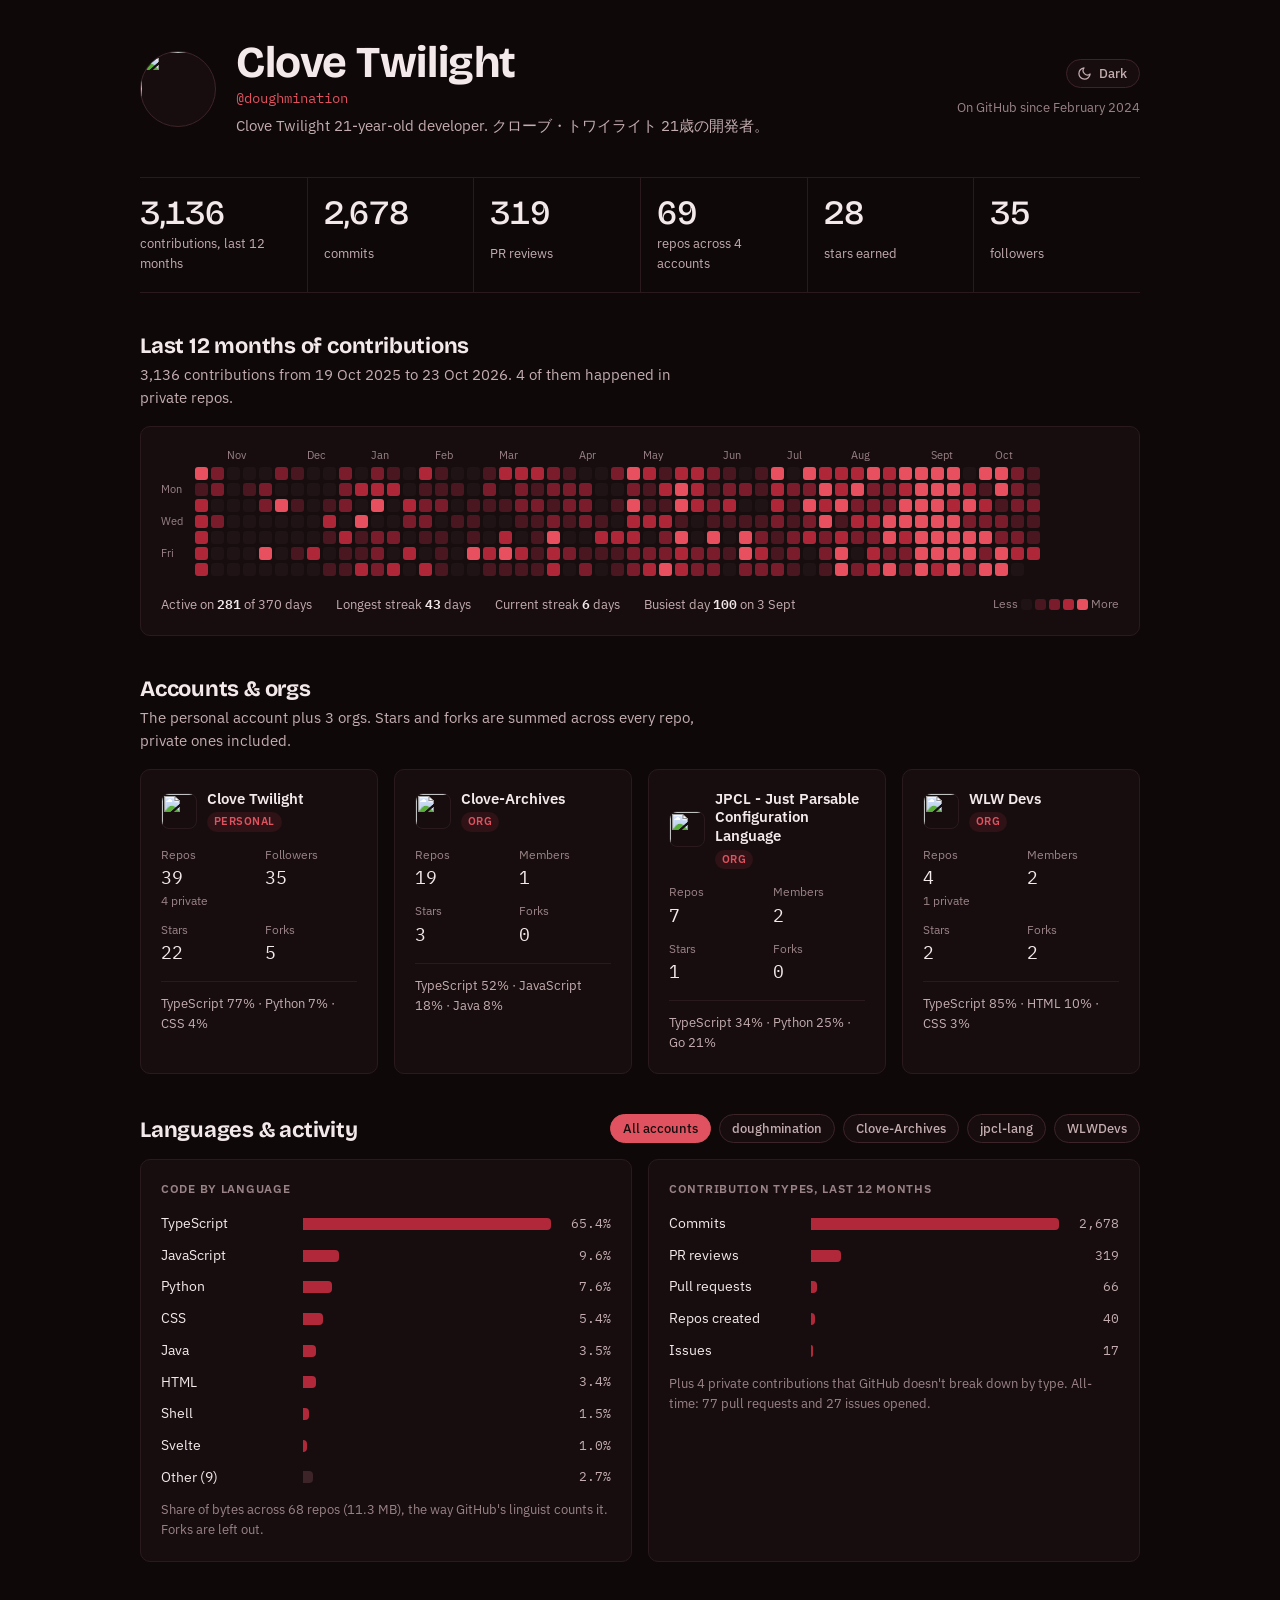
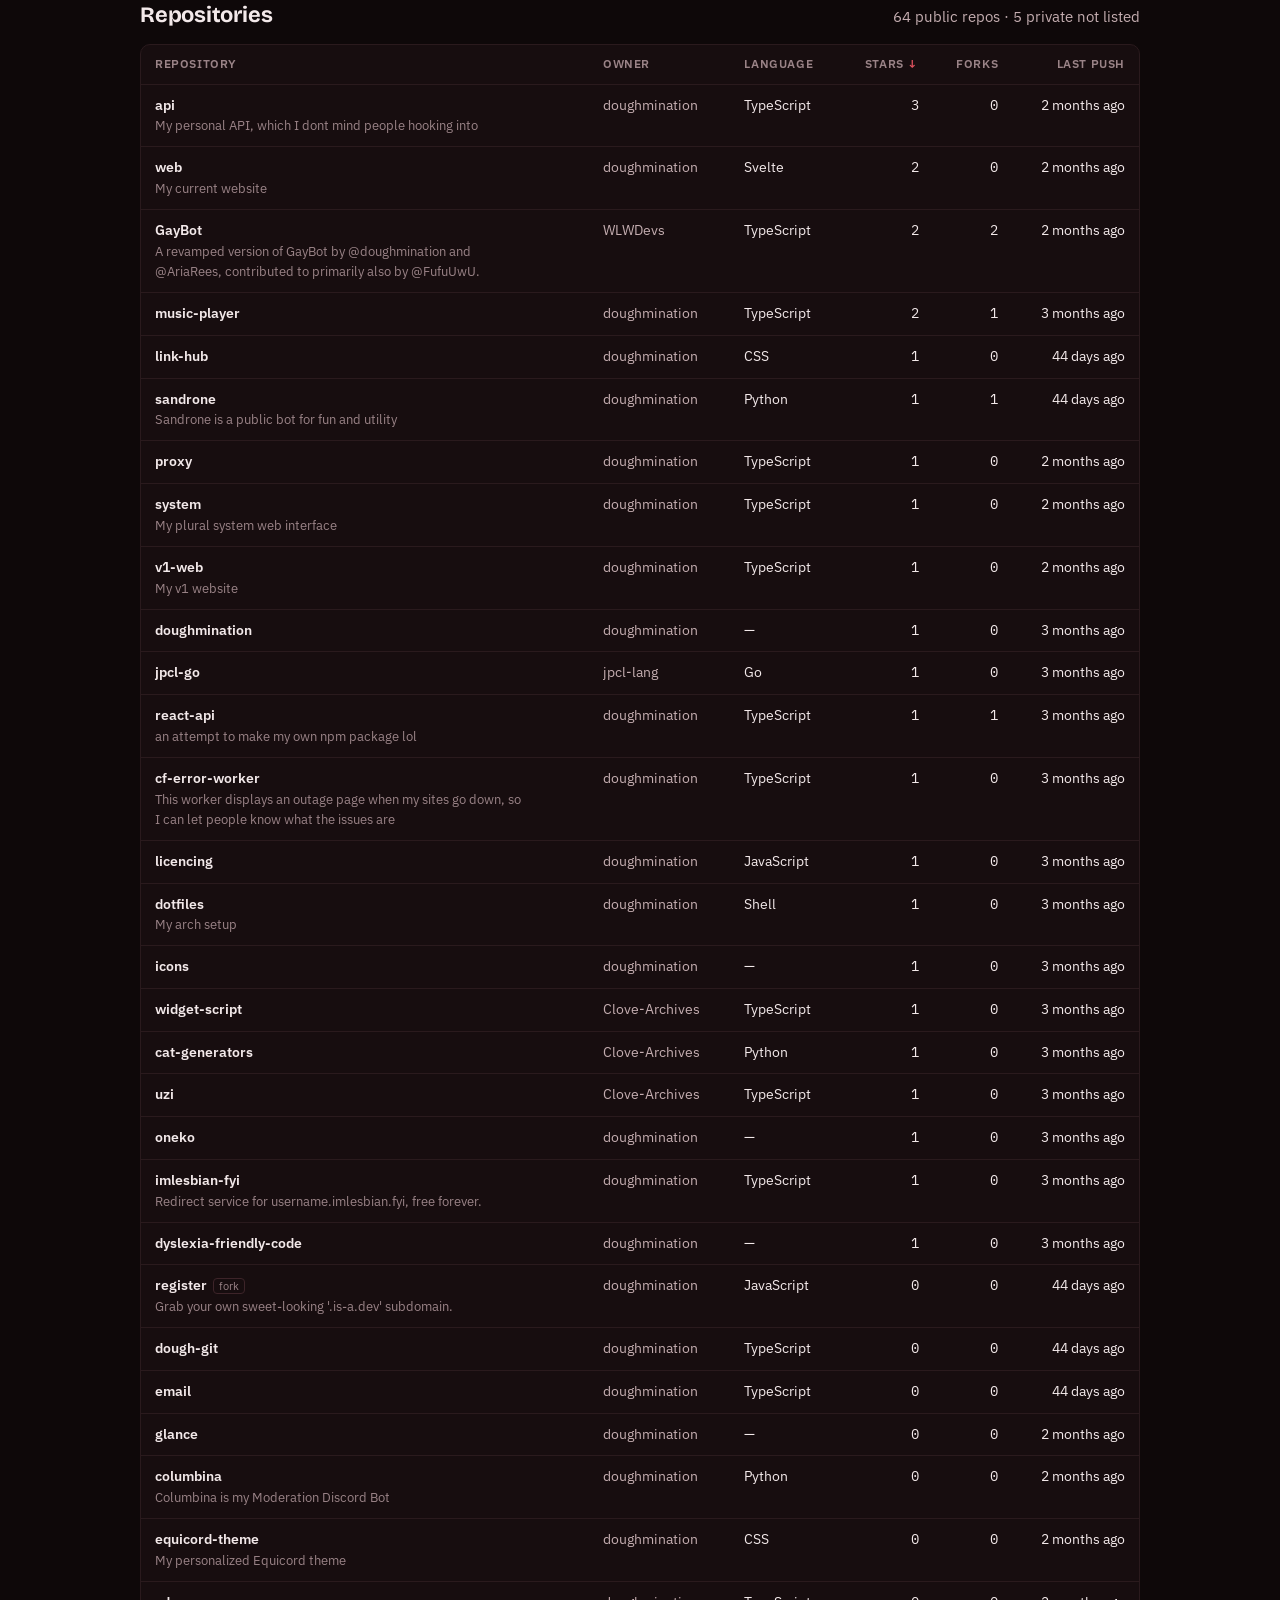
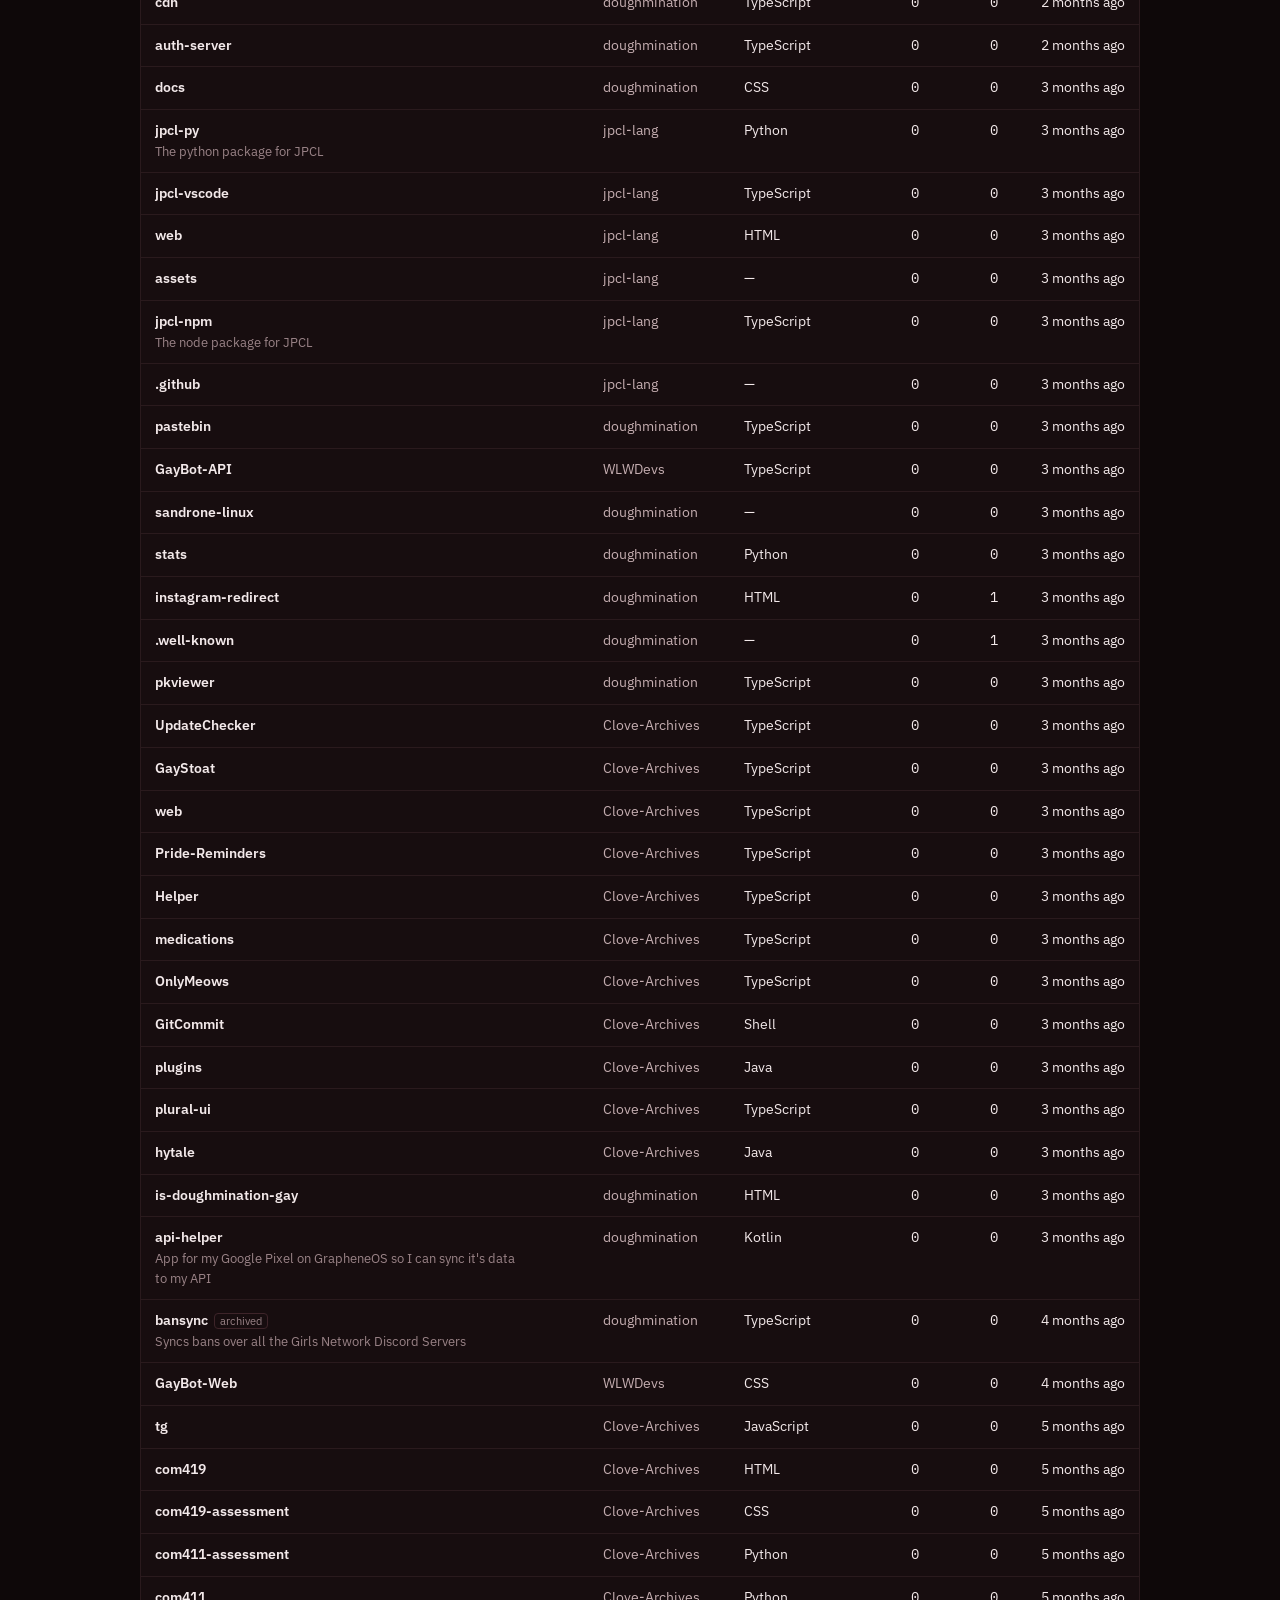
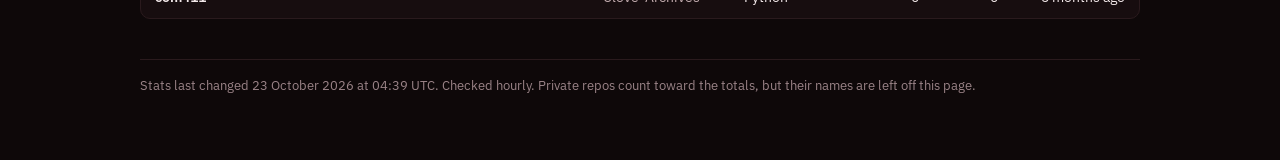
==== commit ffc811a4: "Update stats" ====
--- a/site/index.html
+++ b/site/index.html
@@ -95,7 +95,7 @@
 <div id="tip" hidden></div>
 
 <script>
-const D={"user":{"login":"doughmination","name":"Clove Twilight","avatar":"https://avatars.githubusercontent.com/u/158981303?u=54f1def390969d31d32ac333e600e6ceada632ac&v=4","bio":"Clove Twilight\r\n21-year-old developer.\r\n\r\nクローブ・トワイライト\r\n21歳の開発者。","created":"2024-02-05T02:39:25Z","url":"https://github.com/doughmination","followers":35,"following":11,"prs":76,"issues":27,"contrib":{"commits":2673,"prs":65,"issues":17,"reviews":318,"repos":39,"private":4,"total":3128},"days":[["2025-10-19",22],["2025-10-20",1],["2025-10-21",14],["2025-10-22",14],["2025-10-23",10],["2025-10-24",13],["2025-10-25",8],["2025-10-26",7],["2025-10-27",5],["2025-10-28",0],["2025-10-29",4],["2025-10-30",0],["2025-10-31",0],["2025-11-01",0],["2025-11-02",0],["2025-11-03",0],["2025-11-04",0],["2025-11-05",0],["2025-11-06",0],["2025-11-07",0],["2025-11-08",0],["2025-11-09",0],["2025-11-10",3],["2025-11-11",0],["2025-11-12",0],["2025-11-13",0],["2025-11-14",0],["2025-11-15",0],["2025-11-16",0],["2025-11-17",7],["2025-11-18",5],["2025-11-19",0],["2025-11-20",0],["2025-11-21",16],["2025-11-22",0],["2025-11-23",6],["2025-11-24",0],["2025-11-25",15],["2025-11-26",0],["2025-11-27",0],["2025-11-28",0],["2025-11-29",0],["2025-11-30",3],["2025-12-01",0],["2025-12-02",1],["2025-12-03",0],["2025-12-04",0],["2025-12-05",1],["2025-12-06",0],["2025-12-07",0],["2025-12-08",0],["2025-12-09",0],["2025-12-10",0],["2025-12-11",0],["2025-12-12",9],["2025-12-13",0],["2025-12-14",0],["2025-12-15",0],["2025-12-16",1],["2025-12-17",11],["2025-12-18",1],["2025-12-19",0],["2025-12-20",1],["2025-12-21",7],["2025-12-22",6],["2025-12-23",7],["2025-12-24",0],["2025-12-25",12],["2025-12-26",1],["2025-12-27",2],["2025-12-28",0],["2025-12-29",9],["2025-12-30",0],["2025-12-31",18],["2026-01-01",3],["2026-01-02",2],["2026-01-03",10],["2026-01-04",7],["2026-01-05",10],["2026-01-06",15],["2026-01-07",0],["2026-01-08",4],["2026-01-09",4],["2026-01-10",7],["2026-01-11",1],["2026-01-12",8],["2026-01-13",0],["2026-01-14",0],["2026-01-15",4],["2026-01-16",0],["2026-01-17",8],["2026-01-18",0],["2026-01-19",0],["2026-01-20",8],["2026-01-21",4],["2026-01-22",0],["2026-01-23",14],["2026-01-24",0],["2026-01-25",9],["2026-01-26",1],["2026-01-27",4],["2026-01-28",7],["2026-01-29",2],["2026-01-30",0],["2026-01-31",12],["2026-02-01",1],["2026-02-02",3],["2026-02-03",4],["2026-02-04",0],["2026-02-05",1],["2026-02-06",1],["2026-02-07",1],["2026-02-08",0],["2026-02-09",1],["2026-02-10",0],["2026-02-11",2],["2026-02-12",0],["2026-02-13",0],["2026-02-14",0],["2026-02-15",0],["2026-02-16",0],["2026-02-17",1],["2026-02-18",1],["2026-02-19",1],["2026-02-20",17],["2026-02-21",0],["2026-02-22",2],["2026-02-23",6],["2026-02-24",1],["2026-02-25",0],["2026-02-26",0],["2026-02-27",8],["2026-02-28",1],["2026-03-01",11],["2026-03-02",0],["2026-03-03",1],["2026-03-04",0],["2026-03-05",8],["2026-03-06",15],["2026-03-07",2],["2026-03-08",12],["2026-03-09",6],["2026-03-10",4],["2026-03-11",1],["2026-03-12",0],["2026-03-13",11],["2026-03-14",2],["2026-03-15",13],["2026-03-16",1],["2026-03-17",4],["2026-03-18",1],["2026-03-19",2],["2026-03-20",1],["2026-03-21",1],["2026-03-22",4],["2026-03-23",4],["2026-03-24",3],["2026-03-25",6],["2026-03-26",23],["2026-03-27",11],["2026-03-28",11],["2026-03-29",1],["2026-03-30",4],["2026-03-31",6],["2026-04-01",3],["2026-04-02",0],["2026-04-03",5],["2026-04-04",0],["2026-04-05",0],["2026-04-06",4],["2026-04-07",6],["2026-04-08",5],["2026-04-09",0],["2026-04-10",2],["2026-04-11",6],["2026-04-12",0],["2026-04-13",0],["2026-04-14",0],["2026-04-15",1],["2026-04-16",10],["2026-04-17",3],["2026-04-18",0],["2026-04-19",7],["2026-04-20",0],["2026-04-21",3],["2026-04-22",0],["2026-04-23",9],["2026-04-24",3],["2026-04-25",2],["2026-04-26",15],["2026-04-27",4],["2026-04-28",28],["2026-04-29",14],["2026-04-30",14],["2026-05-01",7],["2026-05-02",7],["2026-05-03",13],["2026-05-04",2],["2026-05-05",3],["2026-05-06",11],["2026-05-07",0],["2026-05-08",4],["2026-05-09",8],["2026-05-10",1],["2026-05-11",10],["2026-05-12",2],["2026-05-13",9],["2026-05-14",6],["2026-05-15",5],["2026-05-16",18],["2026-05-17",11],["2026-05-18",18],["2026-05-19",20],["2026-05-20",2],["2026-05-21",15],["2026-05-22",11],["2026-05-23",8],["2026-05-24",11],["2026-05-25",14],["2026-05-26",10],["2026-05-27",0],["2026-05-28",0],["2026-05-29",4],["2026-05-30",6],["2026-05-31",5],["2026-06-01",3],["2026-06-02",5],["2026-06-03",3],["2026-06-04",24],["2026-06-05",6],["2026-06-06",7],["2026-06-07",1],["2026-06-08",5],["2026-06-09",12],["2026-06-10",3],["2026-06-11",0],["2026-06-12",2],["2026-06-13",0],["2026-06-14",0],["2026-06-15",4],["2026-06-16",0],["2026-06-17",2],["2026-06-18",25],["2026-06-19",37],["2026-06-20",7],["2026-06-21",1],["2026-06-22",1],["2026-06-23",0],["2026-06-24",2],["2026-06-25",7],["2026-06-26",9],["2026-06-27",6],["2026-06-28",16],["2026-06-29",11],["2026-06-30",9],["2026-07-01",4],["2026-07-02",2],["2026-07-03",2],["2026-07-04",6],["2026-07-05",0],["2026-07-06",4],["2026-07-07",1],["2026-07-08",1],["2026-07-09",5],["2026-07-10",4],["2026-07-11",2],["2026-07-12",17],["2026-07-13",6],["2026-07-14",20],["2026-07-15",4],["2026-07-16",11],["2026-07-17",0],["2026-07-18",0],["2026-07-19",11],["2026-07-20",32],["2026-07-21",9],["2026-07-22",22],["2026-07-23",5],["2026-07-24",7],["2026-07-25",3],["2026-07-26",9],["2026-07-27",14],["2026-07-28",58],["2026-07-29",2],["2026-07-30",13],["2026-07-31",39],["2026-08-01",17],["2026-08-02",10],["2026-08-03",25],["2026-08-04",6],["2026-08-05",12],["2026-08-06",4],["2026-08-07",0],["2026-08-08",7],["2026-08-09",34],["2026-08-10",6],["2026-08-11",5],["2026-08-12",9],["2026-08-13",6],["2026-08-14",14],["2026-08-15",14],["2026-08-16",8],["2026-08-17",4],["2026-08-18",6],["2026-08-19",19],["2026-08-20",72],["2026-08-21",6],["2026-08-22",26],["2026-08-23",21],["2026-08-24",9],["2026-08-25",21],["2026-08-26",20],["2026-08-27",12],["2026-08-28",7],["2026-08-29",7],["2026-08-30",25],["2026-08-31",34],["2026-09-01",20],["2026-09-02",43],["2026-09-03",100],["2026-09-04",36],["2026-09-05",47],["2026-09-06",36],["2026-09-07",63],["2026-09-08",24],["2026-09-09",29],["2026-09-10",42],["2026-09-11",34],["2026-09-12",10],["2026-09-13",18],["2026-09-14",20],["2026-09-15",11],["2026-09-16",27],["2026-09-17",49],["2026-09-18",15],["2026-09-19",19],["2026-09-20",0],["2026-09-21",12],["2026-09-22",59],["2026-09-23",7],["2026-09-24",24],["2026-09-25",19],["2026-09-26",4],["2026-09-27",30],["2026-09-28",1],["2026-09-29",9],["2026-09-30",6],["2026-10-01",20],["2026-10-02",7],["2026-10-03",63],["2026-10-04",55],["2026-10-05",31],["2026-10-06",1],["2026-10-07",7],["2026-10-08",4],["2026-10-09",57],["2026-10-10",48],["2026-10-11",5],["2026-10-12",4],["2026-10-13",5],["2026-10-14",1],["2026-10-15",7],["2026-10-16",8],["2026-10-17",0],["2026-10-18",1],["2026-10-19",3],["2026-10-20",7],["2026-10-21",1],["2026-10-22",2]]},"accounts":[{"kind":"user","login":"doughmination","name":"Clove Twilight","url":"https://github.com/doughmination","avatar":"https://avatars.githubusercontent.com/u/158981303?u=54f1def390969d31d32ac333e600e6ceada632ac&v=4","members":null,"repoTotal":38,"repos":[{"owner":"doughmination","name":"api","url":"https://github.com/doughmination/api","desc":"My personal API, which I dont mind people hooking into","pushed":"2026-10-16T16:32:00Z","private":false,"fork":false,"archived":false,"stars":3,"forks":0,"lang":"TypeScript","langs":{"JavaScript":1663,"TypeScript":391910}},{"owner":"doughmination","name":"web","url":"https://github.com/doughmination/web","desc":"My current website","pushed":"2026-10-18T16:24:12Z","private":false,"fork":false,"archived":false,"stars":2,"forks":0,"lang":"Svelte","langs":{"JavaScript":1654,"HTML":391,"TypeScript":39813,"Svelte":110867,"CSS":57381,"Shell":186}},{"owner":"doughmination","name":"music-player","url":"https://github.com/doughmination/music-player","desc":null,"pushed":"2026-09-04T15:55:31Z","private":false,"fork":false,"archived":false,"stars":2,"forks":1,"lang":"TypeScript","langs":{"Dockerfile":2185,"TypeScript":327710,"HTML":1892,"CSS":30284,"Kotlin":19834,"Shell":6097}},{"owner":"doughmination","name":"proxy","url":"https://github.com/doughmination/proxy","desc":null,"pushed":"2026-10-19T11:39:46Z","private":false,"fork":false,"archived":false,"stars":1,"forks":0,"lang":"TypeScript","langs":{"TypeScript":17788}},{"owner":"doughmination","name":"sandrone","url":"https://github.com/doughmination/sandrone","desc":"Sandrone is a public bot for fun and utility","pushed":"2026-10-22T06:07:12Z","private":false,"fork":false,"archived":false,"stars":1,"forks":1,"lang":"Python","langs":{"Python":319087,"HTML":53394,"CSS":9806,"Shell":756,"JavaScript":4011}},{"owner":"doughmination","name":"system","url":"https://github.com/doughmination/system","desc":"My plural system web interface","pushed":"2026-10-11T21:50:23Z","private":false,"fork":false,"archived":false,"stars":1,"forks":0,"lang":"TypeScript","langs":{"TypeScript":343060}},{"owner":"doughmination","name":"link-hub","url":"https://github.com/doughmination/link-hub","desc":null,"pushed":"2026-10-10T10:53:24Z","private":false,"fork":false,"archived":false,"stars":1,"forks":0,"lang":"CSS","langs":{"JavaScript":1635,"TypeScript":5855,"HTML":331,"Svelte":4774,"CSS":7722}},{"owner":"doughmination","name":"v1-web","url":"https://github.com/doughmination/v1-web","desc":"My v1 website","pushed":"2026-09-25T22:52:36Z","private":false,"fork":false,"archived":false,"stars":1,"forks":0,"lang":"TypeScript","langs":{"TypeScript":686066,"CSS":8889}},{"owner":"doughmination","name":"imlesbian-fyi","url":"https://github.com/doughmination/imlesbian-fyi","desc":"Redirect service for username.imlesbian.fyi, free forever.","pushed":"2026-09-04T12:05:39Z","private":false,"fork":false,"archived":false,"stars":1,"forks":0,"lang":"TypeScript","langs":{"Dockerfile":1925,"Shell":119,"TypeScript":78732,"CSS":840,"JavaScript":289}},{"owner":"doughmination","name":"dyslexia-friendly-code","url":"https://github.com/doughmination/dyslexia-friendly-code","desc":null,"pushed":"2026-09-04T12:05:38Z","private":false,"fork":false,"archived":false,"stars":1,"forks":0,"lang":null,"langs":{}},{"owner":"doughmination","name":"react-api","url":"https://github.com/doughmination/react-api","desc":"an attempt to make my own npm package lol","pushed":"2026-09-18T15:07:28Z","private":false,"fork":false,"archived":false,"stars":1,"forks":1,"lang":"TypeScript","langs":{"TypeScript":135406}},{"owner":"doughmination","name":null,"url":null,"desc":null,"pushed":null,"private":true,"fork":false,"archived":false,"stars":1,"forks":0,"lang":null,"langs":{}},{"owner":"doughmination","name":"oneko","url":"https://github.com/doughmination/oneko","desc":null,"pushed":"2026-09-04T12:05:45Z","private":false,"fork":false,"archived":false,"stars":1,"forks":0,"lang":null,"langs":{}},{"owner":"doughmination","name":"icons","url":"https://github.com/doughmination/icons","desc":null,"pushed":"2026-09-07T07:13:30Z","private":false,"fork":false,"archived":false,"stars":1,"forks":0,"lang":null,"langs":{}},{"owner":"doughmination","name":"doughmination","url":"https://github.com/doughmination/doughmination","desc":null,"pushed":"2026-09-19T18:59:45Z","private":false,"fork":false,"archived":false,"stars":1,"forks":0,"lang":null,"langs":{}},{"owner":"doughmination","name":"licencing","url":"https://github.com/doughmination/licencing","desc":null,"pushed":"2026-09-16T09:14:53Z","private":false,"fork":false,"archived":false,"stars":1,"forks":0,"lang":"JavaScript","langs":{"JavaScript":6268,"Shell":5503}},{"owner":"doughmination","name":"dotfiles","url":"https://github.com/doughmination/dotfiles","desc":"My arch setup","pushed":"2026-09-14T13:49:42Z","private":false,"fork":false,"archived":false,"stars":1,"forks":0,"lang":"Shell","langs":{"Shell":137338,"GLSL":12885,"CSS":18402,"Lua":59747,"QML":27002}},{"owner":"doughmination","name":"cf-error-worker","url":"https://github.com/doughmination/cf-error-worker","desc":"This worker displays an outage page when my sites go down, so I can let people know what the issues are","pushed":"2026-09-16T10:40:36Z","private":false,"fork":false,"archived":false,"stars":1,"forks":0,"lang":"TypeScript","langs":{"TypeScript":16589}},{"owner":"doughmination","name":"glance","url":"https://github.com/doughmination/glance","desc":null,"pushed":"2026-10-20T13:37:51Z","private":false,"fork":false,"archived":false,"stars":0,"forks":0,"lang":null,"langs":{}},{"owner":"doughmination","name":"cdn","url":"https://github.com/doughmination/cdn","desc":null,"pushed":"2026-10-01T06:43:42Z","private":false,"fork":false,"archived":false,"stars":0,"forks":0,"lang":"TypeScript","langs":{"HTML":3756,"JavaScript":14331,"CSS":5846,"TypeScript":22487}},{"owner":"doughmination","name":"pastebin","url":"https://github.com/doughmination/pastebin","desc":null,"pushed":"2026-09-19T00:05:48Z","private":false,"fork":false,"archived":false,"stars":0,"forks":0,"lang":"TypeScript","langs":{"Dockerfile":951,"JavaScript":5729,"CSS":12243,"TypeScript":87343}},{"owner":"doughmination","name":"auth-server","url":"https://github.com/doughmination/auth-server","desc":null,"pushed":"2026-09-21T20:25:04Z","private":false,"fork":false,"archived":false,"stars":0,"forks":0,"lang":"TypeScript","langs":{"JavaScript":7514,"CSS":9596,"TypeScript":191187}},{"owner":"doughmination","name":"sandrone-linux","url":"https://github.com/doughmination/sandrone-linux","desc":null,"pushed":"2026-09-13T23:44:57Z","private":false,"fork":false,"archived":false,"stars":0,"forks":0,"lang":null,"langs":{}},{"owner":"doughmination","name":"stats","url":"https://github.com/doughmination/stats","desc":null,"pushed":"2026-09-13T23:42:37Z","private":false,"fork":false,"archived":false,"stars":0,"forks":0,"lang":"Python","langs":{"Python":9512}},{"owner":"doughmination","name":"columbina","url":"https://github.com/doughmination/columbina","desc":"Columbina is my Moderation Discord Bot","pushed":"2026-10-09T17:44:41Z","private":false,"fork":false,"archived":false,"stars":0,"forks":0,"lang":"Python","langs":{"Python":65848,"Shell":485}},{"owner":"doughmination","name":null,"url":null,"desc":null,"pushed":null,"private":true,"fork":false,"archived":false,"stars":0,"forks":0,"lang":null,"langs":{}},{"owner":"doughmination","name":null,"url":null,"desc":null,"pushed":null,"private":true,"fork":false,"archived":false,"stars":0,"forks":0,"lang":"Shell","langs":{"Shell":641}},{"owner":"doughmination","name":"instagram-redirect","url":"https://github.com/doughmination/instagram-redirect","desc":null,"pushed":"2026-09-08T01:18:43Z","private":false,"fork":false,"archived":false,"stars":0,"forks":1,"lang":"HTML","langs":{"HTML":413}},{"owner":"doughmination","name":".well-known","url":"https://github.com/doughmination/.well-known","desc":null,"pushed":"2026-09-08T01:06:27Z","private":false,"fork":false,"archived":false,"stars":0,"forks":1,"lang":null,"langs":{}},{"owner":"doughmination","name":"pkviewer","url":"https://github.com/doughmination/pkviewer","desc":null,"pushed":"2026-09-07T07:05:29Z","private":false,"fork":false,"archived":false,"stars":0,"forks":0,"lang":"TypeScript","langs":{"TypeScript":731083,"CSS":38302,"Shell":2373,"Dockerfile":5041}},{"owner":"doughmination","name":"docs","url":"https://github.com/doughmination/docs","desc":null,"pushed":"2026-09-19T19:02:56Z","private":false,"fork":false,"archived":false,"stars":0,"forks":0,"lang":"CSS","langs":{"HTML":1103,"CSS":9411}},{"owner":"doughmination","name":"equicord-theme","url":"https://github.com/doughmination/equicord-theme","desc":"My personalized Equicord theme","pushed":"2026-10-02T23:19:42Z","private":false,"fork":false,"archived":false,"stars":0,"forks":0,"lang":"CSS","langs":{"CSS":4547,"HTML":4307}},{"owner":"doughmination","name":"email","url":"https://github.com/doughmination/email","desc":null,"pushed":"2026-10-22T21:04:45Z","private":false,"fork":false,"archived":false,"stars":0,"forks":0,"lang":"TypeScript","langs":{"TypeScript":73714,"JavaScript":45831,"HTML":9050,"CSS":22385}},{"owner":"doughmination","name":"is-doughmination-gay","url":"https://github.com/doughmination/is-doughmination-gay","desc":null,"pushed":"2026-09-04T12:06:19Z","private":false,"fork":false,"archived":false,"stars":0,"forks":0,"lang":"HTML","langs":{"HTML":2235,"CSS":1738,"JavaScript":701}},{"owner":"doughmination","name":"dough-git","url":"https://github.com/doughmination/dough-git","desc":null,"pushed":"2026-10-22T21:34:23Z","private":false,"fork":false,"archived":false,"stars":0,"forks":0,"lang":"TypeScript","langs":{"Dockerfile":737,"JavaScript":90728,"TypeScript":172701,"CSS":12302}},{"owner":"doughmination","name":"api-helper","url":"https://github.com/doughmination/api-helper","desc":"App for my Google Pixel on GrapheneOS so I can sync it's data to my API","pushed":"2026-09-04T12:05:43Z","private":false,"fork":false,"archived":false,"stars":0,"forks":0,"lang":"Kotlin","langs":{"Kotlin":29299}},{"owner":"doughmination","name":null,"url":null,"desc":null,"pushed":null,"private":true,"fork":false,"archived":false,"stars":0,"forks":0,"lang":"TypeScript","langs":{"Dockerfile":513,"TypeScript":1206820,"JavaScript":19769,"Shell":807,"CSS":3040}},{"owner":"doughmination","name":"bansync","url":"https://github.com/doughmination/bansync","desc":"Syncs bans over all the Girls Network Discord Servers","pushed":"2026-08-15T01:03:14Z","private":false,"fork":false,"archived":true,"stars":0,"forks":0,"lang":"TypeScript","langs":{"Dockerfile":280,"TypeScript":38460,"JavaScript":2697}}]},{"kind":"org","login":"Clove-Archives","name":"Clove-Archives","url":"https://github.com/Clove-Archives","avatar":"https://avatars.githubusercontent.com/u/306896939?v=4","desc":null,"members":1,"repoTotal":19,"repos":[{"owner":"Clove-Archives","name":"uzi","url":"https://github.com/Clove-Archives/uzi","desc":null,"pushed":"2026-09-04T12:06:28Z","private":false,"fork":false,"archived":false,"stars":1,"forks":0,"lang":"TypeScript","langs":{"Dockerfile":345,"TypeScript":13858,"Shell":143}},{"owner":"Clove-Archives","name":"cat-generators","url":"https://github.com/Clove-Archives/cat-generators","desc":null,"pushed":"2026-09-04T12:06:31Z","private":false,"fork":false,"archived":false,"stars":1,"forks":0,"lang":"Python","langs":{"Python":13918}},{"owner":"Clove-Archives","name":"widget-script","url":"https://github.com/Clove-Archives/widget-script","desc":null,"pushed":"2026-09-04T12:06:32Z","private":false,"fork":false,"archived":false,"stars":1,"forks":0,"lang":"TypeScript","langs":{"TypeScript":2449}},{"owner":"Clove-Archives","name":"hytale","url":"https://github.com/Clove-Archives/hytale","desc":null,"pushed":"2026-09-04T12:06:37Z","private":false,"fork":false,"archived":false,"stars":0,"forks":0,"lang":"Java","langs":{"Java":15321}},{"owner":"Clove-Archives","name":"plural-ui","url":"https://github.com/Clove-Archives/plural-ui","desc":null,"pushed":"2026-09-04T12:06:38Z","private":false,"fork":false,"archived":false,"stars":0,"forks":0,"lang":"TypeScript","langs":{"Dockerfile":920,"TypeScript":175996,"HTML":4856,"CSS":4586}},{"owner":"Clove-Archives","name":"plugins","url":"https://github.com/Clove-Archives/plugins","desc":null,"pushed":"2026-09-04T12:06:40Z","private":false,"fork":false,"archived":false,"stars":0,"forks":0,"lang":"Java","langs":{"Java":384685}},{"owner":"Clove-Archives","name":"OnlyMeows","url":"https://github.com/Clove-Archives/OnlyMeows","desc":null,"pushed":"2026-09-04T12:06:44Z","private":false,"fork":false,"archived":false,"stars":0,"forks":0,"lang":"TypeScript","langs":{"Dockerfile":363,"TypeScript":13653}},{"owner":"Clove-Archives","name":"medications","url":"https://github.com/Clove-Archives/medications","desc":null,"pushed":"2026-09-04T12:06:46Z","private":false,"fork":false,"archived":false,"stars":0,"forks":0,"lang":"TypeScript","langs":{"Dockerfile":1637,"TypeScript":214631,"HTML":2364,"JavaScript":1548,"CSS":1481}},{"owner":"Clove-Archives","name":"Helper","url":"https://github.com/Clove-Archives/Helper","desc":null,"pushed":"2026-09-04T12:06:48Z","private":false,"fork":false,"archived":false,"stars":0,"forks":0,"lang":"TypeScript","langs":{"Dockerfile":510,"TypeScript":351675,"Shell":7039}},{"owner":"Clove-Archives","name":"Pride-Reminders","url":"https://github.com/Clove-Archives/Pride-Reminders","desc":null,"pushed":"2026-09-04T12:06:49Z","private":false,"fork":false,"archived":false,"stars":0,"forks":0,"lang":"TypeScript","langs":{"Dockerfile":973,"TypeScript":35062}},{"owner":"Clove-Archives","name":"web","url":"https://github.com/Clove-Archives/web","desc":null,"pushed":"2026-09-04T12:06:51Z","private":false,"fork":false,"archived":false,"stars":0,"forks":0,"lang":"TypeScript","langs":{"Dockerfile":9595,"JavaScript":281943,"HTML":84065,"CSS":145937,"TypeScript":1587812,"Python":290178}},{"owner":"Clove-Archives","name":"GitCommit","url":"https://github.com/Clove-Archives/GitCommit","desc":null,"pushed":"2026-09-04T12:06:42Z","private":false,"fork":false,"archived":false,"stars":0,"forks":0,"lang":"Shell","langs":{"Shell":4466,"Batchfile":77,"PowerShell":3269}},{"owner":"Clove-Archives","name":"GayStoat","url":"https://github.com/Clove-Archives/GayStoat","desc":null,"pushed":"2026-09-04T12:06:54Z","private":false,"fork":false,"archived":false,"stars":0,"forks":0,"lang":"TypeScript","langs":{"Dockerfile":607,"TypeScript":24779}},{"owner":"Clove-Archives","name":"tg","url":"https://github.com/Clove-Archives/tg","desc":null,"pushed":"2026-07-19T22:32:49Z","private":false,"fork":false,"archived":false,"stars":0,"forks":0,"lang":"JavaScript","langs":{"JavaScript":503903,"Shell":417,"CSS":41705,"HTML":54333}},{"owner":"Clove-Archives","name":"UpdateChecker","url":"https://github.com/Clove-Archives/UpdateChecker","desc":null,"pushed":"2026-09-04T12:06:55Z","private":false,"fork":false,"archived":false,"stars":0,"forks":0,"lang":"TypeScript","langs":{"Dockerfile":345,"TypeScript":21286,"Shell":143}},{"owner":"Clove-Archives","name":"com419","url":"https://github.com/Clove-Archives/com419","desc":null,"pushed":"2026-07-19T21:08:36Z","private":false,"fork":false,"archived":false,"stars":0,"forks":0,"lang":"HTML","langs":{"CSS":37976,"HTML":82768,"JavaScript":12367}},{"owner":"Clove-Archives","name":"com419-assessment","url":"https://github.com/Clove-Archives/com419-assessment","desc":null,"pushed":"2026-07-19T21:08:30Z","private":false,"fork":false,"archived":false,"stars":0,"forks":0,"lang":"CSS","langs":{"Dockerfile":303,"JavaScript":72618,"CSS":91170,"EJS":42323}},{"owner":"Clove-Archives","name":"com411-assessment","url":"https://github.com/Clove-Archives/com411-assessment","desc":null,"pushed":"2026-07-19T21:07:42Z","private":false,"fork":false,"archived":false,"stars":0,"forks":0,"lang":"Python","langs":{"Python":28183}},{"owner":"Clove-Archives","name":"com411","url":"https://github.com/Clove-Archives/com411","desc":null,"pushed":"2026-07-19T21:07:07Z","private":false,"fork":false,"archived":false,"stars":0,"forks":0,"lang":"Python","langs":{"PowerShell":3039,"Python":45637}}]},{"kind":"org","login":"jpcl-lang","name":"JPCL - Just Parsable Configuration Language","url":"https://github.com/jpcl-lang","avatar":"https://avatars.githubusercontent.com/u/328590022?v=4","desc":"A simple, human-editable data format combining TOML-style sections with JSON-style nesting.","members":2,"repoTotal":7,"repos":[{"owner":"jpcl-lang","name":"jpcl-go","url":"https://github.com/jpcl-lang/jpcl-go","desc":null,"pushed":"2026-09-19T16:10:13Z","private":false,"fork":false,"archived":false,"stars":1,"forks":0,"lang":"Go","langs":{"Go":75277}},{"owner":"jpcl-lang","name":"web","url":"https://github.com/jpcl-lang/web","desc":null,"pushed":"2026-09-19T16:18:53Z","private":false,"fork":false,"archived":false,"stars":0,"forks":0,"lang":"HTML","langs":{"HTML":43999,"CSS":20005,"JavaScript":3696,"Python":14638}},{"owner":"jpcl-lang","name":"jpcl-vscode","url":"https://github.com/jpcl-lang/jpcl-vscode","desc":null,"pushed":"2026-09-19T16:20:45Z","private":false,"fork":false,"archived":false,"stars":0,"forks":0,"lang":"TypeScript","langs":{"TypeScript":21517}},{"owner":"jpcl-lang","name":".github","url":"https://github.com/jpcl-lang/.github","desc":null,"pushed":"2026-09-19T15:49:40Z","private":false,"fork":false,"archived":false,"stars":0,"forks":0,"lang":null,"langs":{}},{"owner":"jpcl-lang","name":"assets","url":"https://github.com/jpcl-lang/assets","desc":null,"pushed":"2026-09-19T16:16:14Z","private":false,"fork":false,"archived":false,"stars":0,"forks":0,"lang":null,"langs":{}},{"owner":"jpcl-lang","name":"jpcl-npm","url":"https://github.com/jpcl-lang/jpcl-npm","desc":"The node package for JPCL","pushed":"2026-09-19T16:15:41Z","private":false,"fork":false,"archived":false,"stars":0,"forks":0,"lang":"TypeScript","langs":{"TypeScript":100436}},{"owner":"jpcl-lang","name":"jpcl-py","url":"https://github.com/jpcl-lang/jpcl-py","desc":"The python package for JPCL","pushed":"2026-09-19T16:25:20Z","private":false,"fork":false,"archived":false,"stars":0,"forks":0,"lang":"Python","langs":{"Python":74235}}]},{"kind":"org","login":"WLWDevs","name":"WLW Devs","url":"https://github.com/WLWDevs","avatar":"https://avatars.githubusercontent.com/u/328172463?v=4","desc":"","members":2,"repoTotal":4,"repos":[{"owner":"WLWDevs","name":"GayBot","url":"https://github.com/WLWDevs/GayBot","desc":"A revamped version of GayBot by @doughmination and @AriaRees, contributed to primarily also by @FufuUwU.","pushed":"2026-09-24T21:30:28Z","private":false,"fork":false,"archived":false,"stars":2,"forks":2,"lang":"TypeScript","langs":{"Dockerfile":1007,"TypeScript":207821,"HTML":21470,"JavaScript":4503}},{"owner":"WLWDevs","name":"GayBot-API","url":"https://github.com/WLWDevs/GayBot-API","desc":null,"pushed":"2026-09-14T17:34:15Z","private":false,"fork":false,"archived":false,"stars":0,"forks":0,"lang":"TypeScript","langs":{"TypeScript":2930}},{"owner":"WLWDevs","name":"GayBot-Web","url":"https://github.com/WLWDevs/GayBot-Web","desc":null,"pushed":"2026-08-03T23:54:34Z","private":false,"fork":false,"archived":false,"stars":0,"forks":0,"lang":"CSS","langs":{"CSS":11018,"HTML":9668}},{"owner":"WLWDevs","name":null,"url":null,"desc":null,"pushed":null,"private":true,"fork":false,"archived":true,"stars":0,"forks":0,"lang":"TypeScript","langs":{"TypeScript":66502,"Dockerfile":838}}]}],"updated":"2026-10-22T23:17:28Z"};
+const D={"user":{"login":"doughmination","name":"Clove Twilight","avatar":"https://avatars.githubusercontent.com/u/158981303?u=54f1def390969d31d32ac333e600e6ceada632ac&v=4","bio":"Clove Twilight\r\n21-year-old developer.\r\n\r\nクローブ・トワイライト\r\n21歳の開発者。","created":"2024-02-05T02:39:25Z","url":"https://github.com/doughmination","followers":35,"following":11,"prs":77,"issues":27,"contrib":{"commits":2678,"prs":66,"issues":17,"reviews":319,"repos":40,"private":4,"total":3136},"days":[["2025-10-19",22],["2025-10-20",1],["2025-10-21",14],["2025-10-22",14],["2025-10-23",10],["2025-10-24",13],["2025-10-25",8],["2025-10-26",7],["2025-10-27",5],["2025-10-28",0],["2025-10-29",4],["2025-10-30",0],["2025-10-31",0],["2025-11-01",0],["2025-11-02",0],["2025-11-03",0],["2025-11-04",0],["2025-11-05",0],["2025-11-06",0],["2025-11-07",0],["2025-11-08",0],["2025-11-09",0],["2025-11-10",3],["2025-11-11",0],["2025-11-12",0],["2025-11-13",0],["2025-11-14",0],["2025-11-15",0],["2025-11-16",0],["2025-11-17",7],["2025-11-18",5],["2025-11-19",0],["2025-11-20",0],["2025-11-21",16],["2025-11-22",0],["2025-11-23",6],["2025-11-24",0],["2025-11-25",15],["2025-11-26",0],["2025-11-27",0],["2025-11-28",0],["2025-11-29",0],["2025-11-30",3],["2025-12-01",0],["2025-12-02",1],["2025-12-03",0],["2025-12-04",0],["2025-12-05",1],["2025-12-06",0],["2025-12-07",0],["2025-12-08",0],["2025-12-09",0],["2025-12-10",0],["2025-12-11",0],["2025-12-12",9],["2025-12-13",0],["2025-12-14",0],["2025-12-15",0],["2025-12-16",1],["2025-12-17",11],["2025-12-18",1],["2025-12-19",0],["2025-12-20",1],["2025-12-21",7],["2025-12-22",6],["2025-12-23",7],["2025-12-24",0],["2025-12-25",12],["2025-12-26",1],["2025-12-27",2],["2025-12-28",0],["2025-12-29",9],["2025-12-30",0],["2025-12-31",18],["2026-01-01",3],["2026-01-02",2],["2026-01-03",10],["2026-01-04",7],["2026-01-05",10],["2026-01-06",15],["2026-01-07",0],["2026-01-08",4],["2026-01-09",4],["2026-01-10",7],["2026-01-11",1],["2026-01-12",8],["2026-01-13",0],["2026-01-14",0],["2026-01-15",4],["2026-01-16",0],["2026-01-17",8],["2026-01-18",0],["2026-01-19",0],["2026-01-20",8],["2026-01-21",4],["2026-01-22",0],["2026-01-23",14],["2026-01-24",0],["2026-01-25",9],["2026-01-26",1],["2026-01-27",4],["2026-01-28",7],["2026-01-29",2],["2026-01-30",0],["2026-01-31",12],["2026-02-01",1],["2026-02-02",3],["2026-02-03",4],["2026-02-04",0],["2026-02-05",1],["2026-02-06",1],["2026-02-07",1],["2026-02-08",0],["2026-02-09",1],["2026-02-10",0],["2026-02-11",2],["2026-02-12",0],["2026-02-13",0],["2026-02-14",0],["2026-02-15",0],["2026-02-16",0],["2026-02-17",1],["2026-02-18",1],["2026-02-19",1],["2026-02-20",17],["2026-02-21",0],["2026-02-22",2],["2026-02-23",6],["2026-02-24",1],["2026-02-25",0],["2026-02-26",0],["2026-02-27",8],["2026-02-28",1],["2026-03-01",11],["2026-03-02",0],["2026-03-03",1],["2026-03-04",0],["2026-03-05",8],["2026-03-06",15],["2026-03-07",2],["2026-03-08",12],["2026-03-09",6],["2026-03-10",4],["2026-03-11",1],["2026-03-12",0],["2026-03-13",11],["2026-03-14",2],["2026-03-15",13],["2026-03-16",1],["2026-03-17",4],["2026-03-18",1],["2026-03-19",2],["2026-03-20",1],["2026-03-21",1],["2026-03-22",4],["2026-03-23",4],["2026-03-24",3],["2026-03-25",6],["2026-03-26",23],["2026-03-27",11],["2026-03-28",11],["2026-03-29",1],["2026-03-30",4],["2026-03-31",6],["2026-04-01",3],["2026-04-02",0],["2026-04-03",5],["2026-04-04",0],["2026-04-05",0],["2026-04-06",4],["2026-04-07",6],["2026-04-08",5],["2026-04-09",0],["2026-04-10",2],["2026-04-11",6],["2026-04-12",0],["2026-04-13",0],["2026-04-14",0],["2026-04-15",1],["2026-04-16",10],["2026-04-17",3],["2026-04-18",0],["2026-04-19",7],["2026-04-20",0],["2026-04-21",3],["2026-04-22",0],["2026-04-23",9],["2026-04-24",3],["2026-04-25",2],["2026-04-26",15],["2026-04-27",4],["2026-04-28",28],["2026-04-29",14],["2026-04-30",14],["2026-05-01",7],["2026-05-02",7],["2026-05-03",13],["2026-05-04",2],["2026-05-05",3],["2026-05-06",11],["2026-05-07",0],["2026-05-08",4],["2026-05-09",8],["2026-05-10",1],["2026-05-11",10],["2026-05-12",2],["2026-05-13",9],["2026-05-14",6],["2026-05-15",5],["2026-05-16",18],["2026-05-17",11],["2026-05-18",18],["2026-05-19",20],["2026-05-20",2],["2026-05-21",15],["2026-05-22",11],["2026-05-23",8],["2026-05-24",11],["2026-05-25",14],["2026-05-26",10],["2026-05-27",0],["2026-05-28",0],["2026-05-29",4],["2026-05-30",6],["2026-05-31",5],["2026-06-01",3],["2026-06-02",5],["2026-06-03",3],["2026-06-04",24],["2026-06-05",6],["2026-06-06",7],["2026-06-07",1],["2026-06-08",5],["2026-06-09",12],["2026-06-10",3],["2026-06-11",0],["2026-06-12",2],["2026-06-13",0],["2026-06-14",0],["2026-06-15",4],["2026-06-16",0],["2026-06-17",2],["2026-06-18",25],["2026-06-19",37],["2026-06-20",7],["2026-06-21",1],["2026-06-22",1],["2026-06-23",0],["2026-06-24",2],["2026-06-25",7],["2026-06-26",9],["2026-06-27",6],["2026-06-28",16],["2026-06-29",11],["2026-06-30",9],["2026-07-01",4],["2026-07-02",2],["2026-07-03",2],["2026-07-04",6],["2026-07-05",0],["2026-07-06",4],["2026-07-07",1],["2026-07-08",1],["2026-07-09",5],["2026-07-10",4],["2026-07-11",2],["2026-07-12",17],["2026-07-13",6],["2026-07-14",20],["2026-07-15",4],["2026-07-16",11],["2026-07-17",0],["2026-07-18",0],["2026-07-19",11],["2026-07-20",32],["2026-07-21",9],["2026-07-22",22],["2026-07-23",5],["2026-07-24",7],["2026-07-25",3],["2026-07-26",9],["2026-07-27",14],["2026-07-28",58],["2026-07-29",2],["2026-07-30",13],["2026-07-31",39],["2026-08-01",17],["2026-08-02",10],["2026-08-03",25],["2026-08-04",6],["2026-08-05",12],["2026-08-06",4],["2026-08-07",0],["2026-08-08",7],["2026-08-09",34],["2026-08-10",6],["2026-08-11",5],["2026-08-12",9],["2026-08-13",6],["2026-08-14",14],["2026-08-15",14],["2026-08-16",8],["2026-08-17",4],["2026-08-18",6],["2026-08-19",19],["2026-08-20",72],["2026-08-21",6],["2026-08-22",26],["2026-08-23",21],["2026-08-24",9],["2026-08-25",21],["2026-08-26",20],["2026-08-27",12],["2026-08-28",7],["2026-08-29",7],["2026-08-30",25],["2026-08-31",34],["2026-09-01",20],["2026-09-02",43],["2026-09-03",100],["2026-09-04",36],["2026-09-05",47],["2026-09-06",36],["2026-09-07",63],["2026-09-08",24],["2026-09-09",29],["2026-09-10",42],["2026-09-11",34],["2026-09-12",10],["2026-09-13",18],["2026-09-14",20],["2026-09-15",11],["2026-09-16",27],["2026-09-17",49],["2026-09-18",15],["2026-09-19",19],["2026-09-20",0],["2026-09-21",12],["2026-09-22",59],["2026-09-23",7],["2026-09-24",24],["2026-09-25",19],["2026-09-26",4],["2026-09-27",30],["2026-09-28",1],["2026-09-29",9],["2026-09-30",6],["2026-10-01",20],["2026-10-02",7],["2026-10-03",63],["2026-10-04",55],["2026-10-05",31],["2026-10-06",1],["2026-10-07",7],["2026-10-08",4],["2026-10-09",57],["2026-10-10",48],["2026-10-11",5],["2026-10-12",4],["2026-10-13",5],["2026-10-14",1],["2026-10-15",7],["2026-10-16",8],["2026-10-17",0],["2026-10-18",1],["2026-10-19",3],["2026-10-20",7],["2026-10-21",1],["2026-10-22",2],["2026-10-23",8]]},"accounts":[{"kind":"user","login":"doughmination","name":"Clove Twilight","url":"https://github.com/doughmination","avatar":"https://avatars.githubusercontent.com/u/158981303?u=54f1def390969d31d32ac333e600e6ceada632ac&v=4","members":null,"repoTotal":39,"repos":[{"owner":"doughmination","name":"api","url":"https://github.com/doughmination/api","desc":"My personal API, which I dont mind people hooking into","pushed":"2026-10-16T16:32:00Z","private":false,"fork":false,"archived":false,"stars":3,"forks":0,"lang":"TypeScript","langs":{"JavaScript":1663,"TypeScript":391910}},{"owner":"doughmination","name":"web","url":"https://github.com/doughmination/web","desc":"My current website","pushed":"2026-10-18T16:24:12Z","private":false,"fork":false,"archived":false,"stars":2,"forks":0,"lang":"Svelte","langs":{"JavaScript":1654,"HTML":391,"TypeScript":39813,"Svelte":110867,"CSS":57381,"Shell":186}},{"owner":"doughmination","name":"music-player","url":"https://github.com/doughmination/music-player","desc":null,"pushed":"2026-09-04T15:55:31Z","private":false,"fork":false,"archived":false,"stars":2,"forks":1,"lang":"TypeScript","langs":{"Dockerfile":2185,"TypeScript":327710,"HTML":1892,"CSS":30284,"Kotlin":19834,"Shell":6097}},{"owner":"doughmination","name":"proxy","url":"https://github.com/doughmination/proxy","desc":null,"pushed":"2026-10-19T11:39:46Z","private":false,"fork":false,"archived":false,"stars":1,"forks":0,"lang":"TypeScript","langs":{"TypeScript":17788}},{"owner":"doughmination","name":"sandrone","url":"https://github.com/doughmination/sandrone","desc":"Sandrone is a public bot for fun and utility","pushed":"2026-10-22T06:07:12Z","private":false,"fork":false,"archived":false,"stars":1,"forks":1,"lang":"Python","langs":{"Python":319087,"HTML":53394,"CSS":9806,"Shell":756,"JavaScript":4011}},{"owner":"doughmination","name":"system","url":"https://github.com/doughmination/system","desc":"My plural system web interface","pushed":"2026-10-11T21:50:23Z","private":false,"fork":false,"archived":false,"stars":1,"forks":0,"lang":"TypeScript","langs":{"TypeScript":343060}},{"owner":"doughmination","name":"link-hub","url":"https://github.com/doughmination/link-hub","desc":null,"pushed":"2026-10-23T04:02:37Z","private":false,"fork":false,"archived":false,"stars":1,"forks":0,"lang":"CSS","langs":{"JavaScript":1635,"TypeScript":5920,"HTML":331,"Svelte":4774,"CSS":7722}},{"owner":"doughmination","name":"v1-web","url":"https://github.com/doughmination/v1-web","desc":"My v1 website","pushed":"2026-09-25T22:52:36Z","private":false,"fork":false,"archived":false,"stars":1,"forks":0,"lang":"TypeScript","langs":{"TypeScript":686066,"CSS":8889}},{"owner":"doughmination","name":"imlesbian-fyi","url":"https://github.com/doughmination/imlesbian-fyi","desc":"Redirect service for username.imlesbian.fyi, free forever.","pushed":"2026-09-04T12:05:39Z","private":false,"fork":false,"archived":false,"stars":1,"forks":0,"lang":"TypeScript","langs":{"Dockerfile":1925,"Shell":119,"TypeScript":78732,"CSS":840,"JavaScript":289}},{"owner":"doughmination","name":"dyslexia-friendly-code","url":"https://github.com/doughmination/dyslexia-friendly-code","desc":null,"pushed":"2026-09-04T12:05:38Z","private":false,"fork":false,"archived":false,"stars":1,"forks":0,"lang":null,"langs":{}},{"owner":"doughmination","name":"react-api","url":"https://github.com/doughmination/react-api","desc":"an attempt to make my own npm package lol","pushed":"2026-09-18T15:07:28Z","private":false,"fork":false,"archived":false,"stars":1,"forks":1,"lang":"TypeScript","langs":{"TypeScript":135406}},{"owner":"doughmination","name":null,"url":null,"desc":null,"pushed":null,"private":true,"fork":false,"archived":false,"stars":1,"forks":0,"lang":null,"langs":{}},{"owner":"doughmination","name":"oneko","url":"https://github.com/doughmination/oneko","desc":null,"pushed":"2026-09-04T12:05:45Z","private":false,"fork":false,"archived":false,"stars":1,"forks":0,"lang":null,"langs":{}},{"owner":"doughmination","name":"icons","url":"https://github.com/doughmination/icons","desc":null,"pushed":"2026-09-07T07:13:30Z","private":false,"fork":false,"archived":false,"stars":1,"forks":0,"lang":null,"langs":{}},{"owner":"doughmination","name":"doughmination","url":"https://github.com/doughmination/doughmination","desc":null,"pushed":"2026-09-19T18:59:45Z","private":false,"fork":false,"archived":false,"stars":1,"forks":0,"lang":null,"langs":{}},{"owner":"doughmination","name":"licencing","url":"https://github.com/doughmination/licencing","desc":null,"pushed":"2026-09-16T09:14:53Z","private":false,"fork":false,"archived":false,"stars":1,"forks":0,"lang":"JavaScript","langs":{"JavaScript":6268,"Shell":5503}},{"owner":"doughmination","name":"dotfiles","url":"https://github.com/doughmination/dotfiles","desc":"My arch setup","pushed":"2026-09-14T13:49:42Z","private":false,"fork":false,"archived":false,"stars":1,"forks":0,"lang":"Shell","langs":{"Shell":137338,"GLSL":12885,"CSS":18402,"Lua":59747,"QML":27002}},{"owner":"doughmination","name":"cf-error-worker","url":"https://github.com/doughmination/cf-error-worker","desc":"This worker displays an outage page when my sites go down, so I can let people know what the issues are","pushed":"2026-09-16T10:40:36Z","private":false,"fork":false,"archived":false,"stars":1,"forks":0,"lang":"TypeScript","langs":{"TypeScript":16589}},{"owner":"doughmination","name":"register","url":"https://github.com/doughmination/register","desc":"Grab your own sweet-looking '.is-a.dev' subdomain.","pushed":"2026-10-23T02:18:08Z","private":false,"fork":true,"archived":false,"stars":0,"forks":0,"lang":"JavaScript","langs":{"JavaScript":45189}},{"owner":"doughmination","name":"glance","url":"https://github.com/doughmination/glance","desc":null,"pushed":"2026-10-20T13:37:51Z","private":false,"fork":false,"archived":false,"stars":0,"forks":0,"lang":null,"langs":{}},{"owner":"doughmination","name":"cdn","url":"https://github.com/doughmination/cdn","desc":null,"pushed":"2026-10-01T06:43:42Z","private":false,"fork":false,"archived":false,"stars":0,"forks":0,"lang":"TypeScript","langs":{"HTML":3756,"JavaScript":14331,"CSS":5846,"TypeScript":22487}},{"owner":"doughmination","name":"pastebin","url":"https://github.com/doughmination/pastebin","desc":null,"pushed":"2026-09-19T00:05:48Z","private":false,"fork":false,"archived":false,"stars":0,"forks":0,"lang":"TypeScript","langs":{"Dockerfile":951,"JavaScript":5729,"CSS":12243,"TypeScript":87343}},{"owner":"doughmination","name":"auth-server","url":"https://github.com/doughmination/auth-server","desc":null,"pushed":"2026-09-21T20:25:04Z","private":false,"fork":false,"archived":false,"stars":0,"forks":0,"lang":"TypeScript","langs":{"JavaScript":7514,"CSS":9596,"TypeScript":191187}},{"owner":"doughmination","name":"sandrone-linux","url":"https://github.com/doughmination/sandrone-linux","desc":null,"pushed":"2026-09-13T23:44:57Z","private":false,"fork":false,"archived":false,"stars":0,"forks":0,"lang":null,"langs":{}},{"owner":"doughmination","name":"stats","url":"https://github.com/doughmination/stats","desc":null,"pushed":"2026-09-13T23:42:37Z","private":false,"fork":false,"archived":false,"stars":0,"forks":0,"lang":"Python","langs":{"Python":9512}},{"owner":"doughmination","name":"columbina","url":"https://github.com/doughmination/columbina","desc":"Columbina is my Moderation Discord Bot","pushed":"2026-10-09T17:44:41Z","private":false,"fork":false,"archived":false,"stars":0,"forks":0,"lang":"Python","langs":{"Python":65848,"Shell":485}},{"owner":"doughmination","name":null,"url":null,"desc":null,"pushed":null,"private":true,"fork":false,"archived":false,"stars":0,"forks":0,"lang":null,"langs":{}},{"owner":"doughmination","name":null,"url":null,"desc":null,"pushed":null,"private":true,"fork":false,"archived":false,"stars":0,"forks":0,"lang":"Shell","langs":{"Shell":641}},{"owner":"doughmination","name":"instagram-redirect","url":"https://github.com/doughmination/instagram-redirect","desc":null,"pushed":"2026-09-08T01:18:43Z","private":false,"fork":false,"archived":false,"stars":0,"forks":1,"lang":"HTML","langs":{"HTML":413}},{"owner":"doughmination","name":".well-known","url":"https://github.com/doughmination/.well-known","desc":null,"pushed":"2026-09-08T01:06:27Z","private":false,"fork":false,"archived":false,"stars":0,"forks":1,"lang":null,"langs":{}},{"owner":"doughmination","name":"pkviewer","url":"https://github.com/doughmination/pkviewer","desc":null,"pushed":"2026-09-07T07:05:29Z","private":false,"fork":false,"archived":false,"stars":0,"forks":0,"lang":"TypeScript","langs":{"TypeScript":731083,"CSS":38302,"Shell":2373,"Dockerfile":5041}},{"owner":"doughmination","name":"docs","url":"https://github.com/doughmination/docs","desc":null,"pushed":"2026-09-19T19:02:56Z","private":false,"fork":false,"archived":false,"stars":0,"forks":0,"lang":"CSS","langs":{"HTML":1103,"CSS":9411}},{"owner":"doughmination","name":"equicord-theme","url":"https://github.com/doughmination/equicord-theme","desc":"My personalized Equicord theme","pushed":"2026-10-02T23:19:42Z","private":false,"fork":false,"archived":false,"stars":0,"forks":0,"lang":"CSS","langs":{"CSS":4547,"HTML":4307}},{"owner":"doughmination","name":"email","url":"https://github.com/doughmination/email","desc":null,"pushed":"2026-10-22T21:04:45Z","private":false,"fork":false,"archived":false,"stars":0,"forks":0,"lang":"TypeScript","langs":{"TypeScript":73714,"JavaScript":45831,"HTML":9050,"CSS":22385}},{"owner":"doughmination","name":"is-doughmination-gay","url":"https://github.com/doughmination/is-doughmination-gay","desc":null,"pushed":"2026-09-04T12:06:19Z","private":false,"fork":false,"archived":false,"stars":0,"forks":0,"lang":"HTML","langs":{"HTML":2235,"CSS":1738,"JavaScript":701}},{"owner":"doughmination","name":"dough-git","url":"https://github.com/doughmination/dough-git","desc":null,"pushed":"2026-10-22T21:34:23Z","private":false,"fork":false,"archived":false,"stars":0,"forks":0,"lang":"TypeScript","langs":{"Dockerfile":737,"JavaScript":90728,"TypeScript":172701,"CSS":12302}},{"owner":"doughmination","name":"api-helper","url":"https://github.com/doughmination/api-helper","desc":"App for my Google Pixel on GrapheneOS so I can sync it's data to my API","pushed":"2026-09-04T12:05:43Z","private":false,"fork":false,"archived":false,"stars":0,"forks":0,"lang":"Kotlin","langs":{"Kotlin":29299}},{"owner":"doughmination","name":null,"url":null,"desc":null,"pushed":null,"private":true,"fork":false,"archived":false,"stars":0,"forks":0,"lang":"TypeScript","langs":{"Dockerfile":513,"TypeScript":1206820,"JavaScript":19769,"Shell":807,"CSS":3040}},{"owner":"doughmination","name":"bansync","url":"https://github.com/doughmination/bansync","desc":"Syncs bans over all the Girls Network Discord Servers","pushed":"2026-08-15T01:03:14Z","private":false,"fork":false,"archived":true,"stars":0,"forks":0,"lang":"TypeScript","langs":{"Dockerfile":280,"TypeScript":38460,"JavaScript":2697}}]},{"kind":"org","login":"Clove-Archives","name":"Clove-Archives","url":"https://github.com/Clove-Archives","avatar":"https://avatars.githubusercontent.com/u/306896939?v=4","desc":null,"members":1,"repoTotal":19,"repos":[{"owner":"Clove-Archives","name":"uzi","url":"https://github.com/Clove-Archives/uzi","desc":null,"pushed":"2026-09-04T12:06:28Z","private":false,"fork":false,"archived":false,"stars":1,"forks":0,"lang":"TypeScript","langs":{"Dockerfile":345,"TypeScript":13858,"Shell":143}},{"owner":"Clove-Archives","name":"cat-generators","url":"https://github.com/Clove-Archives/cat-generators","desc":null,"pushed":"2026-09-04T12:06:31Z","private":false,"fork":false,"archived":false,"stars":1,"forks":0,"lang":"Python","langs":{"Python":13918}},{"owner":"Clove-Archives","name":"widget-script","url":"https://github.com/Clove-Archives/widget-script","desc":null,"pushed":"2026-09-04T12:06:32Z","private":false,"fork":false,"archived":false,"stars":1,"forks":0,"lang":"TypeScript","langs":{"TypeScript":2449}},{"owner":"Clove-Archives","name":"hytale","url":"https://github.com/Clove-Archives/hytale","desc":null,"pushed":"2026-09-04T12:06:37Z","private":false,"fork":false,"archived":false,"stars":0,"forks":0,"lang":"Java","langs":{"Java":15321}},{"owner":"Clove-Archives","name":"plural-ui","url":"https://github.com/Clove-Archives/plural-ui","desc":null,"pushed":"2026-09-04T12:06:38Z","private":false,"fork":false,"archived":false,"stars":0,"forks":0,"lang":"TypeScript","langs":{"Dockerfile":920,"TypeScript":175996,"HTML":4856,"CSS":4586}},{"owner":"Clove-Archives","name":"plugins","url":"https://github.com/Clove-Archives/plugins","desc":null,"pushed":"2026-09-04T12:06:40Z","private":false,"fork":false,"archived":false,"stars":0,"forks":0,"lang":"Java","langs":{"Java":384685}},{"owner":"Clove-Archives","name":"OnlyMeows","url":"https://github.com/Clove-Archives/OnlyMeows","desc":null,"pushed":"2026-09-04T12:06:44Z","private":false,"fork":false,"archived":false,"stars":0,"forks":0,"lang":"TypeScript","langs":{"Dockerfile":363,"TypeScript":13653}},{"owner":"Clove-Archives","name":"medications","url":"https://github.com/Clove-Archives/medications","desc":null,"pushed":"2026-09-04T12:06:46Z","private":false,"fork":false,"archived":false,"stars":0,"forks":0,"lang":"TypeScript","langs":{"Dockerfile":1637,"TypeScript":214631,"HTML":2364,"JavaScript":1548,"CSS":1481}},{"owner":"Clove-Archives","name":"Helper","url":"https://github.com/Clove-Archives/Helper","desc":null,"pushed":"2026-09-04T12:06:48Z","private":false,"fork":false,"archived":false,"stars":0,"forks":0,"lang":"TypeScript","langs":{"Dockerfile":510,"TypeScript":351675,"Shell":7039}},{"owner":"Clove-Archives","name":"Pride-Reminders","url":"https://github.com/Clove-Archives/Pride-Reminders","desc":null,"pushed":"2026-09-04T12:06:49Z","private":false,"fork":false,"archived":false,"stars":0,"forks":0,"lang":"TypeScript","langs":{"Dockerfile":973,"TypeScript":35062}},{"owner":"Clove-Archives","name":"web","url":"https://github.com/Clove-Archives/web","desc":null,"pushed":"2026-09-04T12:06:51Z","private":false,"fork":false,"archived":false,"stars":0,"forks":0,"lang":"TypeScript","langs":{"Dockerfile":9595,"JavaScript":281943,"HTML":84065,"CSS":145937,"TypeScript":1587812,"Python":290178}},{"owner":"Clove-Archives","name":"GitCommit","url":"https://github.com/Clove-Archives/GitCommit","desc":null,"pushed":"2026-09-04T12:06:42Z","private":false,"fork":false,"archived":false,"stars":0,"forks":0,"lang":"Shell","langs":{"Shell":4466,"Batchfile":77,"PowerShell":3269}},{"owner":"Clove-Archives","name":"GayStoat","url":"https://github.com/Clove-Archives/GayStoat","desc":null,"pushed":"2026-09-04T12:06:54Z","private":false,"fork":false,"archived":false,"stars":0,"forks":0,"lang":"TypeScript","langs":{"Dockerfile":607,"TypeScript":24779}},{"owner":"Clove-Archives","name":"tg","url":"https://github.com/Clove-Archives/tg","desc":null,"pushed":"2026-07-19T22:32:49Z","private":false,"fork":false,"archived":false,"stars":0,"forks":0,"lang":"JavaScript","langs":{"JavaScript":503903,"Shell":417,"CSS":41705,"HTML":54333}},{"owner":"Clove-Archives","name":"UpdateChecker","url":"https://github.com/Clove-Archives/UpdateChecker","desc":null,"pushed":"2026-09-04T12:06:55Z","private":false,"fork":false,"archived":false,"stars":0,"forks":0,"lang":"TypeScript","langs":{"Dockerfile":345,"TypeScript":21286,"Shell":143}},{"owner":"Clove-Archives","name":"com419","url":"https://github.com/Clove-Archives/com419","desc":null,"pushed":"2026-07-19T21:08:36Z","private":false,"fork":false,"archived":false,"stars":0,"forks":0,"lang":"HTML","langs":{"CSS":37976,"HTML":82768,"JavaScript":12367}},{"owner":"Clove-Archives","name":"com419-assessment","url":"https://github.com/Clove-Archives/com419-assessment","desc":null,"pushed":"2026-07-19T21:08:30Z","private":false,"fork":false,"archived":false,"stars":0,"forks":0,"lang":"CSS","langs":{"Dockerfile":303,"JavaScript":72618,"CSS":91170,"EJS":42323}},{"owner":"Clove-Archives","name":"com411-assessment","url":"https://github.com/Clove-Archives/com411-assessment","desc":null,"pushed":"2026-07-19T21:07:42Z","private":false,"fork":false,"archived":false,"stars":0,"forks":0,"lang":"Python","langs":{"Python":28183}},{"owner":"Clove-Archives","name":"com411","url":"https://github.com/Clove-Archives/com411","desc":null,"pushed":"2026-07-19T21:07:07Z","private":false,"fork":false,"archived":false,"stars":0,"forks":0,"lang":"Python","langs":{"PowerShell":3039,"Python":45637}}]},{"kind":"org","login":"jpcl-lang","name":"JPCL - Just Parsable Configuration Language","url":"https://github.com/jpcl-lang","avatar":"https://avatars.githubusercontent.com/u/328590022?v=4","desc":"A simple, human-editable data format combining TOML-style sections with JSON-style nesting.","members":2,"repoTotal":7,"repos":[{"owner":"jpcl-lang","name":"jpcl-go","url":"https://github.com/jpcl-lang/jpcl-go","desc":null,"pushed":"2026-09-19T16:10:13Z","private":false,"fork":false,"archived":false,"stars":1,"forks":0,"lang":"Go","langs":{"Go":75277}},{"owner":"jpcl-lang","name":"web","url":"https://github.com/jpcl-lang/web","desc":null,"pushed":"2026-09-19T16:18:53Z","private":false,"fork":false,"archived":false,"stars":0,"forks":0,"lang":"HTML","langs":{"HTML":43999,"CSS":20005,"JavaScript":3696,"Python":14638}},{"owner":"jpcl-lang","name":"jpcl-vscode","url":"https://github.com/jpcl-lang/jpcl-vscode","desc":null,"pushed":"2026-09-19T16:20:45Z","private":false,"fork":false,"archived":false,"stars":0,"forks":0,"lang":"TypeScript","langs":{"TypeScript":21517}},{"owner":"jpcl-lang","name":".github","url":"https://github.com/jpcl-lang/.github","desc":null,"pushed":"2026-09-19T15:49:40Z","private":false,"fork":false,"archived":false,"stars":0,"forks":0,"lang":null,"langs":{}},{"owner":"jpcl-lang","name":"assets","url":"https://github.com/jpcl-lang/assets","desc":null,"pushed":"2026-09-19T16:16:14Z","private":false,"fork":false,"archived":false,"stars":0,"forks":0,"lang":null,"langs":{}},{"owner":"jpcl-lang","name":"jpcl-npm","url":"https://github.com/jpcl-lang/jpcl-npm","desc":"The node package for JPCL","pushed":"2026-09-19T16:15:41Z","private":false,"fork":false,"archived":false,"stars":0,"forks":0,"lang":"TypeScript","langs":{"TypeScript":100436}},{"owner":"jpcl-lang","name":"jpcl-py","url":"https://github.com/jpcl-lang/jpcl-py","desc":"The python package for JPCL","pushed":"2026-09-19T16:25:20Z","private":false,"fork":false,"archived":false,"stars":0,"forks":0,"lang":"Python","langs":{"Python":74235}}]},{"kind":"org","login":"WLWDevs","name":"WLW Devs","url":"https://github.com/WLWDevs","avatar":"https://avatars.githubusercontent.com/u/328172463?v=4","desc":"","members":2,"repoTotal":4,"repos":[{"owner":"WLWDevs","name":"GayBot","url":"https://github.com/WLWDevs/GayBot","desc":"A revamped version of GayBot by @doughmination and @AriaRees, contributed to primarily also by @FufuUwU.","pushed":"2026-09-24T21:30:28Z","private":false,"fork":false,"archived":false,"stars":2,"forks":2,"lang":"TypeScript","langs":{"Dockerfile":1007,"TypeScript":207821,"HTML":21470,"JavaScript":4503}},{"owner":"WLWDevs","name":"GayBot-API","url":"https://github.com/WLWDevs/GayBot-API","desc":null,"pushed":"2026-09-14T17:34:15Z","private":false,"fork":false,"archived":false,"stars":0,"forks":0,"lang":"TypeScript","langs":{"TypeScript":2930}},{"owner":"WLWDevs","name":"GayBot-Web","url":"https://github.com/WLWDevs/GayBot-Web","desc":null,"pushed":"2026-08-03T23:54:34Z","private":false,"fork":false,"archived":false,"stars":0,"forks":0,"lang":"CSS","langs":{"CSS":11018,"HTML":9668}},{"owner":"WLWDevs","name":null,"url":null,"desc":null,"pushed":null,"private":true,"fork":false,"archived":true,"stars":0,"forks":0,"lang":"TypeScript","langs":{"TypeScript":66502,"Dockerfile":838}}]}],"updated":"2026-10-23T04:39:08Z"};
 const $=id=>document.getElementById(id);
 const fmt=n=>n.toLocaleString('en-GB');
 const esc=s=>String(s??'').replace(/[&<>"]/g,c=>({'&':'&amp;','<':'&lt;','>':'&gt;','"':'&quot;'}[c]));
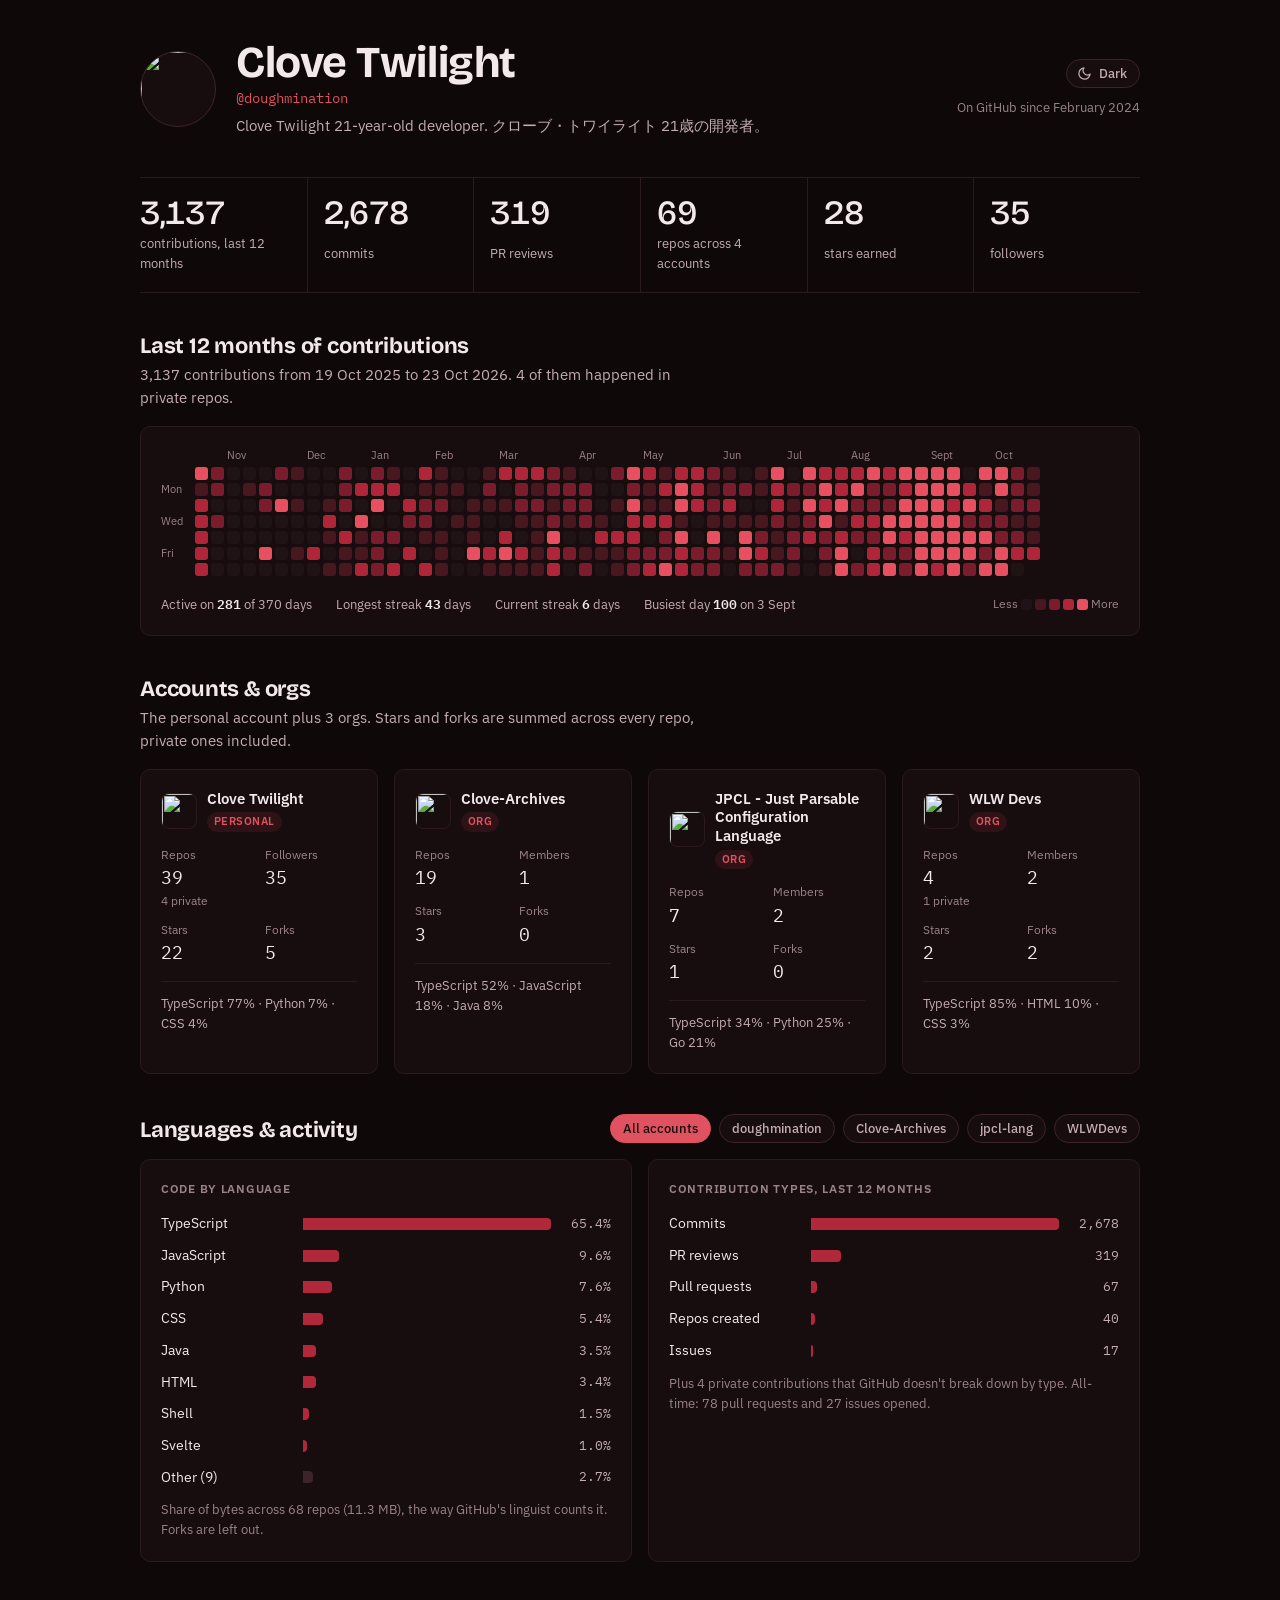
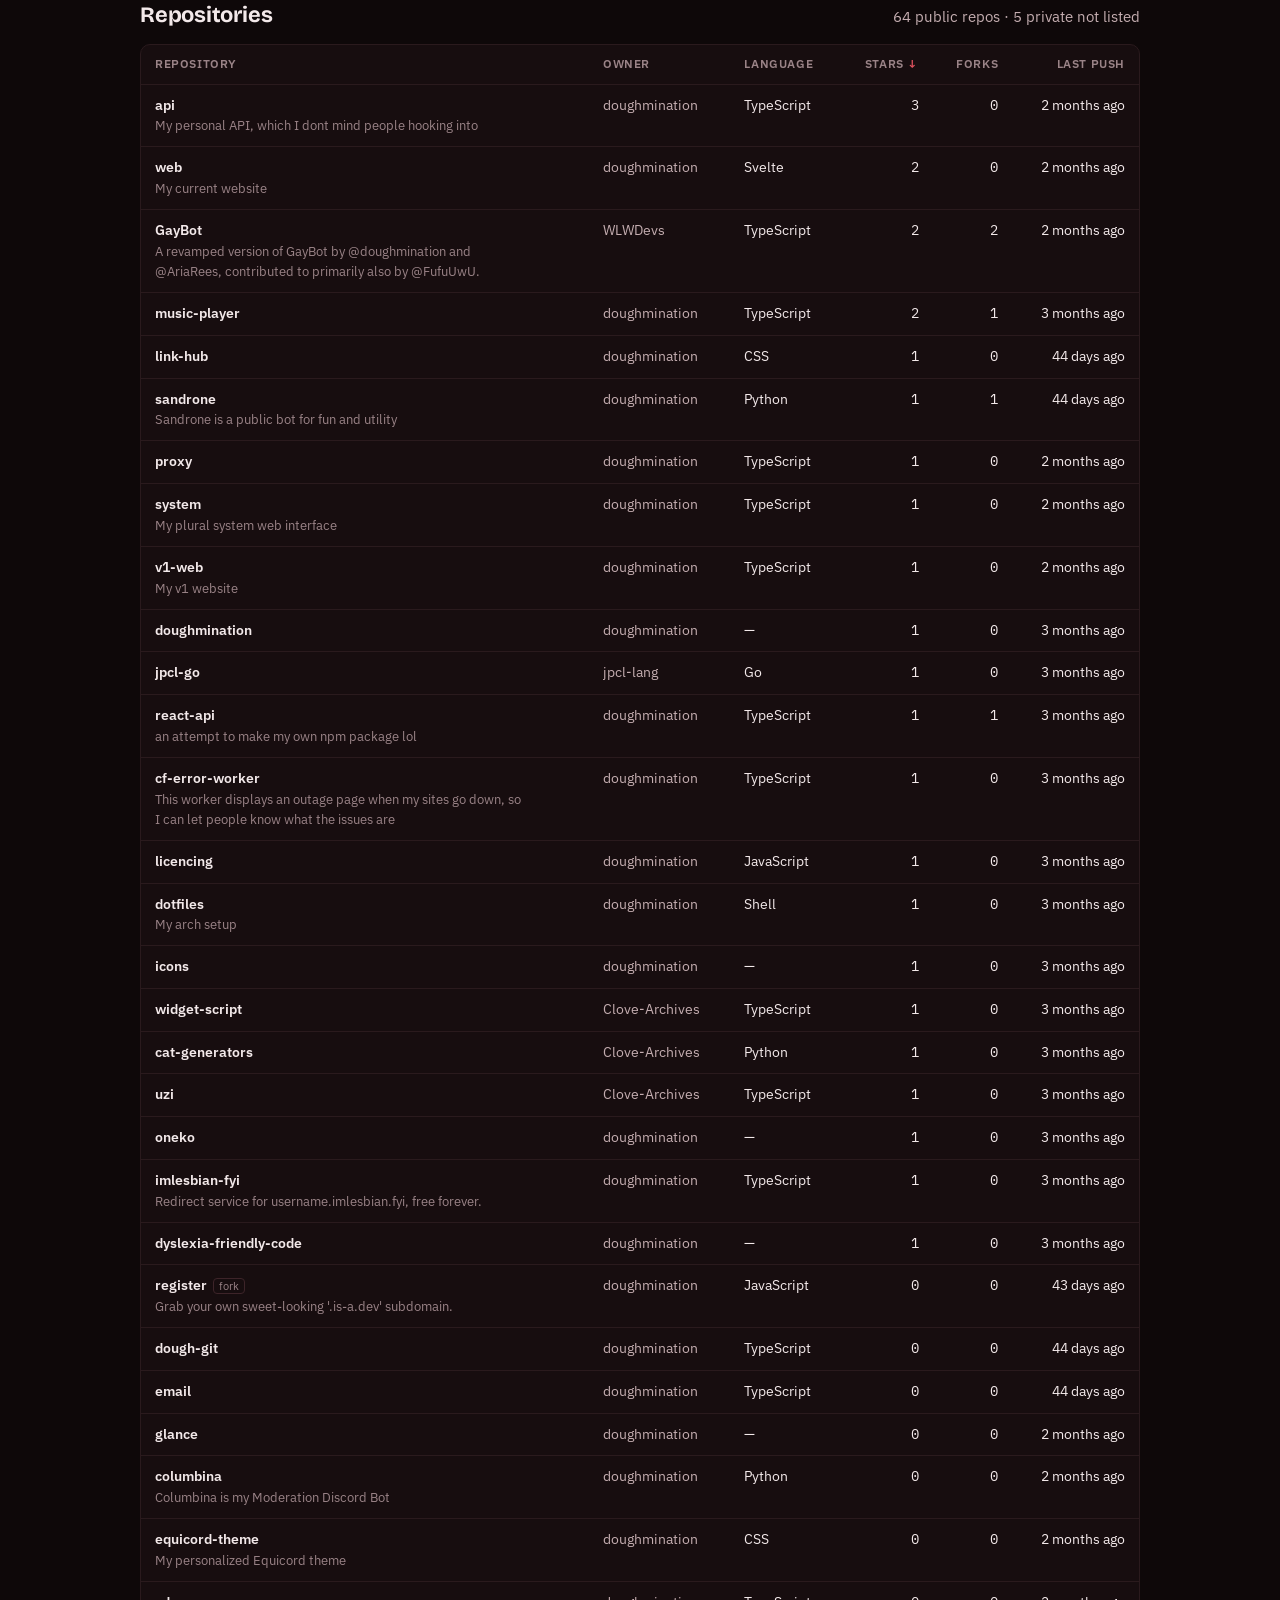
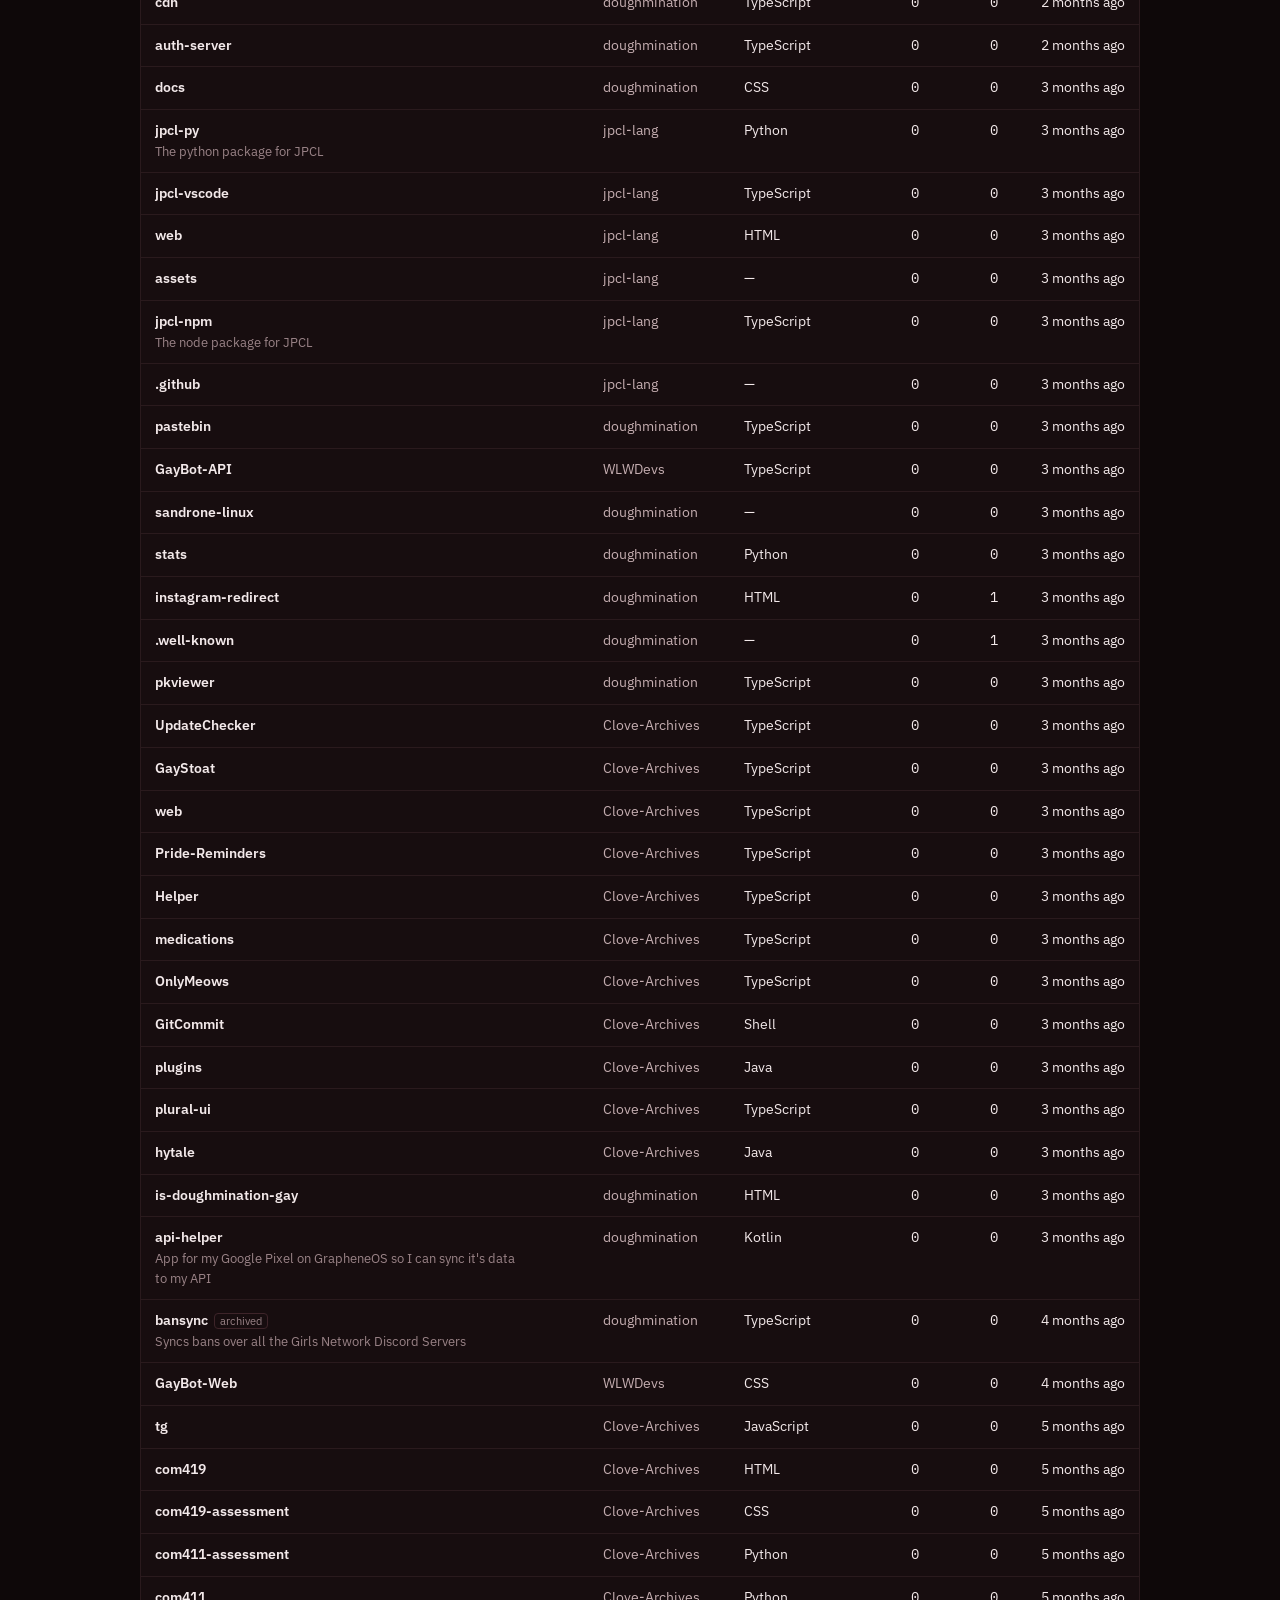
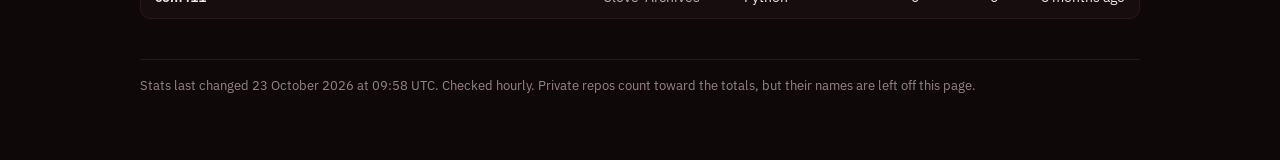
==== commit ee02b2f4: "Update stats" ====
--- a/site/index.html
+++ b/site/index.html
@@ -95,7 +95,7 @@
 <div id="tip" hidden></div>
 
 <script>
-const D={"user":{"login":"doughmination","name":"Clove Twilight","avatar":"https://avatars.githubusercontent.com/u/158981303?u=54f1def390969d31d32ac333e600e6ceada632ac&v=4","bio":"Clove Twilight\r\n21-year-old developer.\r\n\r\nクローブ・トワイライト\r\n21歳の開発者。","created":"2024-02-05T02:39:25Z","url":"https://github.com/doughmination","followers":35,"following":11,"prs":77,"issues":27,"contrib":{"commits":2678,"prs":66,"issues":17,"reviews":319,"repos":40,"private":4,"total":3136},"days":[["2025-10-19",22],["2025-10-20",1],["2025-10-21",14],["2025-10-22",14],["2025-10-23",10],["2025-10-24",13],["2025-10-25",8],["2025-10-26",7],["2025-10-27",5],["2025-10-28",0],["2025-10-29",4],["2025-10-30",0],["2025-10-31",0],["2025-11-01",0],["2025-11-02",0],["2025-11-03",0],["2025-11-04",0],["2025-11-05",0],["2025-11-06",0],["2025-11-07",0],["2025-11-08",0],["2025-11-09",0],["2025-11-10",3],["2025-11-11",0],["2025-11-12",0],["2025-11-13",0],["2025-11-14",0],["2025-11-15",0],["2025-11-16",0],["2025-11-17",7],["2025-11-18",5],["2025-11-19",0],["2025-11-20",0],["2025-11-21",16],["2025-11-22",0],["2025-11-23",6],["2025-11-24",0],["2025-11-25",15],["2025-11-26",0],["2025-11-27",0],["2025-11-28",0],["2025-11-29",0],["2025-11-30",3],["2025-12-01",0],["2025-12-02",1],["2025-12-03",0],["2025-12-04",0],["2025-12-05",1],["2025-12-06",0],["2025-12-07",0],["2025-12-08",0],["2025-12-09",0],["2025-12-10",0],["2025-12-11",0],["2025-12-12",9],["2025-12-13",0],["2025-12-14",0],["2025-12-15",0],["2025-12-16",1],["2025-12-17",11],["2025-12-18",1],["2025-12-19",0],["2025-12-20",1],["2025-12-21",7],["2025-12-22",6],["2025-12-23",7],["2025-12-24",0],["2025-12-25",12],["2025-12-26",1],["2025-12-27",2],["2025-12-28",0],["2025-12-29",9],["2025-12-30",0],["2025-12-31",18],["2026-01-01",3],["2026-01-02",2],["2026-01-03",10],["2026-01-04",7],["2026-01-05",10],["2026-01-06",15],["2026-01-07",0],["2026-01-08",4],["2026-01-09",4],["2026-01-10",7],["2026-01-11",1],["2026-01-12",8],["2026-01-13",0],["2026-01-14",0],["2026-01-15",4],["2026-01-16",0],["2026-01-17",8],["2026-01-18",0],["2026-01-19",0],["2026-01-20",8],["2026-01-21",4],["2026-01-22",0],["2026-01-23",14],["2026-01-24",0],["2026-01-25",9],["2026-01-26",1],["2026-01-27",4],["2026-01-28",7],["2026-01-29",2],["2026-01-30",0],["2026-01-31",12],["2026-02-01",1],["2026-02-02",3],["2026-02-03",4],["2026-02-04",0],["2026-02-05",1],["2026-02-06",1],["2026-02-07",1],["2026-02-08",0],["2026-02-09",1],["2026-02-10",0],["2026-02-11",2],["2026-02-12",0],["2026-02-13",0],["2026-02-14",0],["2026-02-15",0],["2026-02-16",0],["2026-02-17",1],["2026-02-18",1],["2026-02-19",1],["2026-02-20",17],["2026-02-21",0],["2026-02-22",2],["2026-02-23",6],["2026-02-24",1],["2026-02-25",0],["2026-02-26",0],["2026-02-27",8],["2026-02-28",1],["2026-03-01",11],["2026-03-02",0],["2026-03-03",1],["2026-03-04",0],["2026-03-05",8],["2026-03-06",15],["2026-03-07",2],["2026-03-08",12],["2026-03-09",6],["2026-03-10",4],["2026-03-11",1],["2026-03-12",0],["2026-03-13",11],["2026-03-14",2],["2026-03-15",13],["2026-03-16",1],["2026-03-17",4],["2026-03-18",1],["2026-03-19",2],["2026-03-20",1],["2026-03-21",1],["2026-03-22",4],["2026-03-23",4],["2026-03-24",3],["2026-03-25",6],["2026-03-26",23],["2026-03-27",11],["2026-03-28",11],["2026-03-29",1],["2026-03-30",4],["2026-03-31",6],["2026-04-01",3],["2026-04-02",0],["2026-04-03",5],["2026-04-04",0],["2026-04-05",0],["2026-04-06",4],["2026-04-07",6],["2026-04-08",5],["2026-04-09",0],["2026-04-10",2],["2026-04-11",6],["2026-04-12",0],["2026-04-13",0],["2026-04-14",0],["2026-04-15",1],["2026-04-16",10],["2026-04-17",3],["2026-04-18",0],["2026-04-19",7],["2026-04-20",0],["2026-04-21",3],["2026-04-22",0],["2026-04-23",9],["2026-04-24",3],["2026-04-25",2],["2026-04-26",15],["2026-04-27",4],["2026-04-28",28],["2026-04-29",14],["2026-04-30",14],["2026-05-01",7],["2026-05-02",7],["2026-05-03",13],["2026-05-04",2],["2026-05-05",3],["2026-05-06",11],["2026-05-07",0],["2026-05-08",4],["2026-05-09",8],["2026-05-10",1],["2026-05-11",10],["2026-05-12",2],["2026-05-13",9],["2026-05-14",6],["2026-05-15",5],["2026-05-16",18],["2026-05-17",11],["2026-05-18",18],["2026-05-19",20],["2026-05-20",2],["2026-05-21",15],["2026-05-22",11],["2026-05-23",8],["2026-05-24",11],["2026-05-25",14],["2026-05-26",10],["2026-05-27",0],["2026-05-28",0],["2026-05-29",4],["2026-05-30",6],["2026-05-31",5],["2026-06-01",3],["2026-06-02",5],["2026-06-03",3],["2026-06-04",24],["2026-06-05",6],["2026-06-06",7],["2026-06-07",1],["2026-06-08",5],["2026-06-09",12],["2026-06-10",3],["2026-06-11",0],["2026-06-12",2],["2026-06-13",0],["2026-06-14",0],["2026-06-15",4],["2026-06-16",0],["2026-06-17",2],["2026-06-18",25],["2026-06-19",37],["2026-06-20",7],["2026-06-21",1],["2026-06-22",1],["2026-06-23",0],["2026-06-24",2],["2026-06-25",7],["2026-06-26",9],["2026-06-27",6],["2026-06-28",16],["2026-06-29",11],["2026-06-30",9],["2026-07-01",4],["2026-07-02",2],["2026-07-03",2],["2026-07-04",6],["2026-07-05",0],["2026-07-06",4],["2026-07-07",1],["2026-07-08",1],["2026-07-09",5],["2026-07-10",4],["2026-07-11",2],["2026-07-12",17],["2026-07-13",6],["2026-07-14",20],["2026-07-15",4],["2026-07-16",11],["2026-07-17",0],["2026-07-18",0],["2026-07-19",11],["2026-07-20",32],["2026-07-21",9],["2026-07-22",22],["2026-07-23",5],["2026-07-24",7],["2026-07-25",3],["2026-07-26",9],["2026-07-27",14],["2026-07-28",58],["2026-07-29",2],["2026-07-30",13],["2026-07-31",39],["2026-08-01",17],["2026-08-02",10],["2026-08-03",25],["2026-08-04",6],["2026-08-05",12],["2026-08-06",4],["2026-08-07",0],["2026-08-08",7],["2026-08-09",34],["2026-08-10",6],["2026-08-11",5],["2026-08-12",9],["2026-08-13",6],["2026-08-14",14],["2026-08-15",14],["2026-08-16",8],["2026-08-17",4],["2026-08-18",6],["2026-08-19",19],["2026-08-20",72],["2026-08-21",6],["2026-08-22",26],["2026-08-23",21],["2026-08-24",9],["2026-08-25",21],["2026-08-26",20],["2026-08-27",12],["2026-08-28",7],["2026-08-29",7],["2026-08-30",25],["2026-08-31",34],["2026-09-01",20],["2026-09-02",43],["2026-09-03",100],["2026-09-04",36],["2026-09-05",47],["2026-09-06",36],["2026-09-07",63],["2026-09-08",24],["2026-09-09",29],["2026-09-10",42],["2026-09-11",34],["2026-09-12",10],["2026-09-13",18],["2026-09-14",20],["2026-09-15",11],["2026-09-16",27],["2026-09-17",49],["2026-09-18",15],["2026-09-19",19],["2026-09-20",0],["2026-09-21",12],["2026-09-22",59],["2026-09-23",7],["2026-09-24",24],["2026-09-25",19],["2026-09-26",4],["2026-09-27",30],["2026-09-28",1],["2026-09-29",9],["2026-09-30",6],["2026-10-01",20],["2026-10-02",7],["2026-10-03",63],["2026-10-04",55],["2026-10-05",31],["2026-10-06",1],["2026-10-07",7],["2026-10-08",4],["2026-10-09",57],["2026-10-10",48],["2026-10-11",5],["2026-10-12",4],["2026-10-13",5],["2026-10-14",1],["2026-10-15",7],["2026-10-16",8],["2026-10-17",0],["2026-10-18",1],["2026-10-19",3],["2026-10-20",7],["2026-10-21",1],["2026-10-22",2],["2026-10-23",8]]},"accounts":[{"kind":"user","login":"doughmination","name":"Clove Twilight","url":"https://github.com/doughmination","avatar":"https://avatars.githubusercontent.com/u/158981303?u=54f1def390969d31d32ac333e600e6ceada632ac&v=4","members":null,"repoTotal":39,"repos":[{"owner":"doughmination","name":"api","url":"https://github.com/doughmination/api","desc":"My personal API, which I dont mind people hooking into","pushed":"2026-10-16T16:32:00Z","private":false,"fork":false,"archived":false,"stars":3,"forks":0,"lang":"TypeScript","langs":{"JavaScript":1663,"TypeScript":391910}},{"owner":"doughmination","name":"web","url":"https://github.com/doughmination/web","desc":"My current website","pushed":"2026-10-18T16:24:12Z","private":false,"fork":false,"archived":false,"stars":2,"forks":0,"lang":"Svelte","langs":{"JavaScript":1654,"HTML":391,"TypeScript":39813,"Svelte":110867,"CSS":57381,"Shell":186}},{"owner":"doughmination","name":"music-player","url":"https://github.com/doughmination/music-player","desc":null,"pushed":"2026-09-04T15:55:31Z","private":false,"fork":false,"archived":false,"stars":2,"forks":1,"lang":"TypeScript","langs":{"Dockerfile":2185,"TypeScript":327710,"HTML":1892,"CSS":30284,"Kotlin":19834,"Shell":6097}},{"owner":"doughmination","name":"proxy","url":"https://github.com/doughmination/proxy","desc":null,"pushed":"2026-10-19T11:39:46Z","private":false,"fork":false,"archived":false,"stars":1,"forks":0,"lang":"TypeScript","langs":{"TypeScript":17788}},{"owner":"doughmination","name":"sandrone","url":"https://github.com/doughmination/sandrone","desc":"Sandrone is a public bot for fun and utility","pushed":"2026-10-22T06:07:12Z","private":false,"fork":false,"archived":false,"stars":1,"forks":1,"lang":"Python","langs":{"Python":319087,"HTML":53394,"CSS":9806,"Shell":756,"JavaScript":4011}},{"owner":"doughmination","name":"system","url":"https://github.com/doughmination/system","desc":"My plural system web interface","pushed":"2026-10-11T21:50:23Z","private":false,"fork":false,"archived":false,"stars":1,"forks":0,"lang":"TypeScript","langs":{"TypeScript":343060}},{"owner":"doughmination","name":"link-hub","url":"https://github.com/doughmination/link-hub","desc":null,"pushed":"2026-10-23T04:02:37Z","private":false,"fork":false,"archived":false,"stars":1,"forks":0,"lang":"CSS","langs":{"JavaScript":1635,"TypeScript":5920,"HTML":331,"Svelte":4774,"CSS":7722}},{"owner":"doughmination","name":"v1-web","url":"https://github.com/doughmination/v1-web","desc":"My v1 website","pushed":"2026-09-25T22:52:36Z","private":false,"fork":false,"archived":false,"stars":1,"forks":0,"lang":"TypeScript","langs":{"TypeScript":686066,"CSS":8889}},{"owner":"doughmination","name":"imlesbian-fyi","url":"https://github.com/doughmination/imlesbian-fyi","desc":"Redirect service for username.imlesbian.fyi, free forever.","pushed":"2026-09-04T12:05:39Z","private":false,"fork":false,"archived":false,"stars":1,"forks":0,"lang":"TypeScript","langs":{"Dockerfile":1925,"Shell":119,"TypeScript":78732,"CSS":840,"JavaScript":289}},{"owner":"doughmination","name":"dyslexia-friendly-code","url":"https://github.com/doughmination/dyslexia-friendly-code","desc":null,"pushed":"2026-09-04T12:05:38Z","private":false,"fork":false,"archived":false,"stars":1,"forks":0,"lang":null,"langs":{}},{"owner":"doughmination","name":"react-api","url":"https://github.com/doughmination/react-api","desc":"an attempt to make my own npm package lol","pushed":"2026-09-18T15:07:28Z","private":false,"fork":false,"archived":false,"stars":1,"forks":1,"lang":"TypeScript","langs":{"TypeScript":135406}},{"owner":"doughmination","name":null,"url":null,"desc":null,"pushed":null,"private":true,"fork":false,"archived":false,"stars":1,"forks":0,"lang":null,"langs":{}},{"owner":"doughmination","name":"oneko","url":"https://github.com/doughmination/oneko","desc":null,"pushed":"2026-09-04T12:05:45Z","private":false,"fork":false,"archived":false,"stars":1,"forks":0,"lang":null,"langs":{}},{"owner":"doughmination","name":"icons","url":"https://github.com/doughmination/icons","desc":null,"pushed":"2026-09-07T07:13:30Z","private":false,"fork":false,"archived":false,"stars":1,"forks":0,"lang":null,"langs":{}},{"owner":"doughmination","name":"doughmination","url":"https://github.com/doughmination/doughmination","desc":null,"pushed":"2026-09-19T18:59:45Z","private":false,"fork":false,"archived":false,"stars":1,"forks":0,"lang":null,"langs":{}},{"owner":"doughmination","name":"licencing","url":"https://github.com/doughmination/licencing","desc":null,"pushed":"2026-09-16T09:14:53Z","private":false,"fork":false,"archived":false,"stars":1,"forks":0,"lang":"JavaScript","langs":{"JavaScript":6268,"Shell":5503}},{"owner":"doughmination","name":"dotfiles","url":"https://github.com/doughmination/dotfiles","desc":"My arch setup","pushed":"2026-09-14T13:49:42Z","private":false,"fork":false,"archived":false,"stars":1,"forks":0,"lang":"Shell","langs":{"Shell":137338,"GLSL":12885,"CSS":18402,"Lua":59747,"QML":27002}},{"owner":"doughmination","name":"cf-error-worker","url":"https://github.com/doughmination/cf-error-worker","desc":"This worker displays an outage page when my sites go down, so I can let people know what the issues are","pushed":"2026-09-16T10:40:36Z","private":false,"fork":false,"archived":false,"stars":1,"forks":0,"lang":"TypeScript","langs":{"TypeScript":16589}},{"owner":"doughmination","name":"register","url":"https://github.com/doughmination/register","desc":"Grab your own sweet-looking '.is-a.dev' subdomain.","pushed":"2026-10-23T02:18:08Z","private":false,"fork":true,"archived":false,"stars":0,"forks":0,"lang":"JavaScript","langs":{"JavaScript":45189}},{"owner":"doughmination","name":"glance","url":"https://github.com/doughmination/glance","desc":null,"pushed":"2026-10-20T13:37:51Z","private":false,"fork":false,"archived":false,"stars":0,"forks":0,"lang":null,"langs":{}},{"owner":"doughmination","name":"cdn","url":"https://github.com/doughmination/cdn","desc":null,"pushed":"2026-10-01T06:43:42Z","private":false,"fork":false,"archived":false,"stars":0,"forks":0,"lang":"TypeScript","langs":{"HTML":3756,"JavaScript":14331,"CSS":5846,"TypeScript":22487}},{"owner":"doughmination","name":"pastebin","url":"https://github.com/doughmination/pastebin","desc":null,"pushed":"2026-09-19T00:05:48Z","private":false,"fork":false,"archived":false,"stars":0,"forks":0,"lang":"TypeScript","langs":{"Dockerfile":951,"JavaScript":5729,"CSS":12243,"TypeScript":87343}},{"owner":"doughmination","name":"auth-server","url":"https://github.com/doughmination/auth-server","desc":null,"pushed":"2026-09-21T20:25:04Z","private":false,"fork":false,"archived":false,"stars":0,"forks":0,"lang":"TypeScript","langs":{"JavaScript":7514,"CSS":9596,"TypeScript":191187}},{"owner":"doughmination","name":"sandrone-linux","url":"https://github.com/doughmination/sandrone-linux","desc":null,"pushed":"2026-09-13T23:44:57Z","private":false,"fork":false,"archived":false,"stars":0,"forks":0,"lang":null,"langs":{}},{"owner":"doughmination","name":"stats","url":"https://github.com/doughmination/stats","desc":null,"pushed":"2026-09-13T23:42:37Z","private":false,"fork":false,"archived":false,"stars":0,"forks":0,"lang":"Python","langs":{"Python":9512}},{"owner":"doughmination","name":"columbina","url":"https://github.com/doughmination/columbina","desc":"Columbina is my Moderation Discord Bot","pushed":"2026-10-09T17:44:41Z","private":false,"fork":false,"archived":false,"stars":0,"forks":0,"lang":"Python","langs":{"Python":65848,"Shell":485}},{"owner":"doughmination","name":null,"url":null,"desc":null,"pushed":null,"private":true,"fork":false,"archived":false,"stars":0,"forks":0,"lang":null,"langs":{}},{"owner":"doughmination","name":null,"url":null,"desc":null,"pushed":null,"private":true,"fork":false,"archived":false,"stars":0,"forks":0,"lang":"Shell","langs":{"Shell":641}},{"owner":"doughmination","name":"instagram-redirect","url":"https://github.com/doughmination/instagram-redirect","desc":null,"pushed":"2026-09-08T01:18:43Z","private":false,"fork":false,"archived":false,"stars":0,"forks":1,"lang":"HTML","langs":{"HTML":413}},{"owner":"doughmination","name":".well-known","url":"https://github.com/doughmination/.well-known","desc":null,"pushed":"2026-09-08T01:06:27Z","private":false,"fork":false,"archived":false,"stars":0,"forks":1,"lang":null,"langs":{}},{"owner":"doughmination","name":"pkviewer","url":"https://github.com/doughmination/pkviewer","desc":null,"pushed":"2026-09-07T07:05:29Z","private":false,"fork":false,"archived":false,"stars":0,"forks":0,"lang":"TypeScript","langs":{"TypeScript":731083,"CSS":38302,"Shell":2373,"Dockerfile":5041}},{"owner":"doughmination","name":"docs","url":"https://github.com/doughmination/docs","desc":null,"pushed":"2026-09-19T19:02:56Z","private":false,"fork":false,"archived":false,"stars":0,"forks":0,"lang":"CSS","langs":{"HTML":1103,"CSS":9411}},{"owner":"doughmination","name":"equicord-theme","url":"https://github.com/doughmination/equicord-theme","desc":"My personalized Equicord theme","pushed":"2026-10-02T23:19:42Z","private":false,"fork":false,"archived":false,"stars":0,"forks":0,"lang":"CSS","langs":{"CSS":4547,"HTML":4307}},{"owner":"doughmination","name":"email","url":"https://github.com/doughmination/email","desc":null,"pushed":"2026-10-22T21:04:45Z","private":false,"fork":false,"archived":false,"stars":0,"forks":0,"lang":"TypeScript","langs":{"TypeScript":73714,"JavaScript":45831,"HTML":9050,"CSS":22385}},{"owner":"doughmination","name":"is-doughmination-gay","url":"https://github.com/doughmination/is-doughmination-gay","desc":null,"pushed":"2026-09-04T12:06:19Z","private":false,"fork":false,"archived":false,"stars":0,"forks":0,"lang":"HTML","langs":{"HTML":2235,"CSS":1738,"JavaScript":701}},{"owner":"doughmination","name":"dough-git","url":"https://github.com/doughmination/dough-git","desc":null,"pushed":"2026-10-22T21:34:23Z","private":false,"fork":false,"archived":false,"stars":0,"forks":0,"lang":"TypeScript","langs":{"Dockerfile":737,"JavaScript":90728,"TypeScript":172701,"CSS":12302}},{"owner":"doughmination","name":"api-helper","url":"https://github.com/doughmination/api-helper","desc":"App for my Google Pixel on GrapheneOS so I can sync it's data to my API","pushed":"2026-09-04T12:05:43Z","private":false,"fork":false,"archived":false,"stars":0,"forks":0,"lang":"Kotlin","langs":{"Kotlin":29299}},{"owner":"doughmination","name":null,"url":null,"desc":null,"pushed":null,"private":true,"fork":false,"archived":false,"stars":0,"forks":0,"lang":"TypeScript","langs":{"Dockerfile":513,"TypeScript":1206820,"JavaScript":19769,"Shell":807,"CSS":3040}},{"owner":"doughmination","name":"bansync","url":"https://github.com/doughmination/bansync","desc":"Syncs bans over all the Girls Network Discord Servers","pushed":"2026-08-15T01:03:14Z","private":false,"fork":false,"archived":true,"stars":0,"forks":0,"lang":"TypeScript","langs":{"Dockerfile":280,"TypeScript":38460,"JavaScript":2697}}]},{"kind":"org","login":"Clove-Archives","name":"Clove-Archives","url":"https://github.com/Clove-Archives","avatar":"https://avatars.githubusercontent.com/u/306896939?v=4","desc":null,"members":1,"repoTotal":19,"repos":[{"owner":"Clove-Archives","name":"uzi","url":"https://github.com/Clove-Archives/uzi","desc":null,"pushed":"2026-09-04T12:06:28Z","private":false,"fork":false,"archived":false,"stars":1,"forks":0,"lang":"TypeScript","langs":{"Dockerfile":345,"TypeScript":13858,"Shell":143}},{"owner":"Clove-Archives","name":"cat-generators","url":"https://github.com/Clove-Archives/cat-generators","desc":null,"pushed":"2026-09-04T12:06:31Z","private":false,"fork":false,"archived":false,"stars":1,"forks":0,"lang":"Python","langs":{"Python":13918}},{"owner":"Clove-Archives","name":"widget-script","url":"https://github.com/Clove-Archives/widget-script","desc":null,"pushed":"2026-09-04T12:06:32Z","private":false,"fork":false,"archived":false,"stars":1,"forks":0,"lang":"TypeScript","langs":{"TypeScript":2449}},{"owner":"Clove-Archives","name":"hytale","url":"https://github.com/Clove-Archives/hytale","desc":null,"pushed":"2026-09-04T12:06:37Z","private":false,"fork":false,"archived":false,"stars":0,"forks":0,"lang":"Java","langs":{"Java":15321}},{"owner":"Clove-Archives","name":"plural-ui","url":"https://github.com/Clove-Archives/plural-ui","desc":null,"pushed":"2026-09-04T12:06:38Z","private":false,"fork":false,"archived":false,"stars":0,"forks":0,"lang":"TypeScript","langs":{"Dockerfile":920,"TypeScript":175996,"HTML":4856,"CSS":4586}},{"owner":"Clove-Archives","name":"plugins","url":"https://github.com/Clove-Archives/plugins","desc":null,"pushed":"2026-09-04T12:06:40Z","private":false,"fork":false,"archived":false,"stars":0,"forks":0,"lang":"Java","langs":{"Java":384685}},{"owner":"Clove-Archives","name":"OnlyMeows","url":"https://github.com/Clove-Archives/OnlyMeows","desc":null,"pushed":"2026-09-04T12:06:44Z","private":false,"fork":false,"archived":false,"stars":0,"forks":0,"lang":"TypeScript","langs":{"Dockerfile":363,"TypeScript":13653}},{"owner":"Clove-Archives","name":"medications","url":"https://github.com/Clove-Archives/medications","desc":null,"pushed":"2026-09-04T12:06:46Z","private":false,"fork":false,"archived":false,"stars":0,"forks":0,"lang":"TypeScript","langs":{"Dockerfile":1637,"TypeScript":214631,"HTML":2364,"JavaScript":1548,"CSS":1481}},{"owner":"Clove-Archives","name":"Helper","url":"https://github.com/Clove-Archives/Helper","desc":null,"pushed":"2026-09-04T12:06:48Z","private":false,"fork":false,"archived":false,"stars":0,"forks":0,"lang":"TypeScript","langs":{"Dockerfile":510,"TypeScript":351675,"Shell":7039}},{"owner":"Clove-Archives","name":"Pride-Reminders","url":"https://github.com/Clove-Archives/Pride-Reminders","desc":null,"pushed":"2026-09-04T12:06:49Z","private":false,"fork":false,"archived":false,"stars":0,"forks":0,"lang":"TypeScript","langs":{"Dockerfile":973,"TypeScript":35062}},{"owner":"Clove-Archives","name":"web","url":"https://github.com/Clove-Archives/web","desc":null,"pushed":"2026-09-04T12:06:51Z","private":false,"fork":false,"archived":false,"stars":0,"forks":0,"lang":"TypeScript","langs":{"Dockerfile":9595,"JavaScript":281943,"HTML":84065,"CSS":145937,"TypeScript":1587812,"Python":290178}},{"owner":"Clove-Archives","name":"GitCommit","url":"https://github.com/Clove-Archives/GitCommit","desc":null,"pushed":"2026-09-04T12:06:42Z","private":false,"fork":false,"archived":false,"stars":0,"forks":0,"lang":"Shell","langs":{"Shell":4466,"Batchfile":77,"PowerShell":3269}},{"owner":"Clove-Archives","name":"GayStoat","url":"https://github.com/Clove-Archives/GayStoat","desc":null,"pushed":"2026-09-04T12:06:54Z","private":false,"fork":false,"archived":false,"stars":0,"forks":0,"lang":"TypeScript","langs":{"Dockerfile":607,"TypeScript":24779}},{"owner":"Clove-Archives","name":"tg","url":"https://github.com/Clove-Archives/tg","desc":null,"pushed":"2026-07-19T22:32:49Z","private":false,"fork":false,"archived":false,"stars":0,"forks":0,"lang":"JavaScript","langs":{"JavaScript":503903,"Shell":417,"CSS":41705,"HTML":54333}},{"owner":"Clove-Archives","name":"UpdateChecker","url":"https://github.com/Clove-Archives/UpdateChecker","desc":null,"pushed":"2026-09-04T12:06:55Z","private":false,"fork":false,"archived":false,"stars":0,"forks":0,"lang":"TypeScript","langs":{"Dockerfile":345,"TypeScript":21286,"Shell":143}},{"owner":"Clove-Archives","name":"com419","url":"https://github.com/Clove-Archives/com419","desc":null,"pushed":"2026-07-19T21:08:36Z","private":false,"fork":false,"archived":false,"stars":0,"forks":0,"lang":"HTML","langs":{"CSS":37976,"HTML":82768,"JavaScript":12367}},{"owner":"Clove-Archives","name":"com419-assessment","url":"https://github.com/Clove-Archives/com419-assessment","desc":null,"pushed":"2026-07-19T21:08:30Z","private":false,"fork":false,"archived":false,"stars":0,"forks":0,"lang":"CSS","langs":{"Dockerfile":303,"JavaScript":72618,"CSS":91170,"EJS":42323}},{"owner":"Clove-Archives","name":"com411-assessment","url":"https://github.com/Clove-Archives/com411-assessment","desc":null,"pushed":"2026-07-19T21:07:42Z","private":false,"fork":false,"archived":false,"stars":0,"forks":0,"lang":"Python","langs":{"Python":28183}},{"owner":"Clove-Archives","name":"com411","url":"https://github.com/Clove-Archives/com411","desc":null,"pushed":"2026-07-19T21:07:07Z","private":false,"fork":false,"archived":false,"stars":0,"forks":0,"lang":"Python","langs":{"PowerShell":3039,"Python":45637}}]},{"kind":"org","login":"jpcl-lang","name":"JPCL - Just Parsable Configuration Language","url":"https://github.com/jpcl-lang","avatar":"https://avatars.githubusercontent.com/u/328590022?v=4","desc":"A simple, human-editable data format combining TOML-style sections with JSON-style nesting.","members":2,"repoTotal":7,"repos":[{"owner":"jpcl-lang","name":"jpcl-go","url":"https://github.com/jpcl-lang/jpcl-go","desc":null,"pushed":"2026-09-19T16:10:13Z","private":false,"fork":false,"archived":false,"stars":1,"forks":0,"lang":"Go","langs":{"Go":75277}},{"owner":"jpcl-lang","name":"web","url":"https://github.com/jpcl-lang/web","desc":null,"pushed":"2026-09-19T16:18:53Z","private":false,"fork":false,"archived":false,"stars":0,"forks":0,"lang":"HTML","langs":{"HTML":43999,"CSS":20005,"JavaScript":3696,"Python":14638}},{"owner":"jpcl-lang","name":"jpcl-vscode","url":"https://github.com/jpcl-lang/jpcl-vscode","desc":null,"pushed":"2026-09-19T16:20:45Z","private":false,"fork":false,"archived":false,"stars":0,"forks":0,"lang":"TypeScript","langs":{"TypeScript":21517}},{"owner":"jpcl-lang","name":".github","url":"https://github.com/jpcl-lang/.github","desc":null,"pushed":"2026-09-19T15:49:40Z","private":false,"fork":false,"archived":false,"stars":0,"forks":0,"lang":null,"langs":{}},{"owner":"jpcl-lang","name":"assets","url":"https://github.com/jpcl-lang/assets","desc":null,"pushed":"2026-09-19T16:16:14Z","private":false,"fork":false,"archived":false,"stars":0,"forks":0,"lang":null,"langs":{}},{"owner":"jpcl-lang","name":"jpcl-npm","url":"https://github.com/jpcl-lang/jpcl-npm","desc":"The node package for JPCL","pushed":"2026-09-19T16:15:41Z","private":false,"fork":false,"archived":false,"stars":0,"forks":0,"lang":"TypeScript","langs":{"TypeScript":100436}},{"owner":"jpcl-lang","name":"jpcl-py","url":"https://github.com/jpcl-lang/jpcl-py","desc":"The python package for JPCL","pushed":"2026-09-19T16:25:20Z","private":false,"fork":false,"archived":false,"stars":0,"forks":0,"lang":"Python","langs":{"Python":74235}}]},{"kind":"org","login":"WLWDevs","name":"WLW Devs","url":"https://github.com/WLWDevs","avatar":"https://avatars.githubusercontent.com/u/328172463?v=4","desc":"","members":2,"repoTotal":4,"repos":[{"owner":"WLWDevs","name":"GayBot","url":"https://github.com/WLWDevs/GayBot","desc":"A revamped version of GayBot by @doughmination and @AriaRees, contributed to primarily also by @FufuUwU.","pushed":"2026-09-24T21:30:28Z","private":false,"fork":false,"archived":false,"stars":2,"forks":2,"lang":"TypeScript","langs":{"Dockerfile":1007,"TypeScript":207821,"HTML":21470,"JavaScript":4503}},{"owner":"WLWDevs","name":"GayBot-API","url":"https://github.com/WLWDevs/GayBot-API","desc":null,"pushed":"2026-09-14T17:34:15Z","private":false,"fork":false,"archived":false,"stars":0,"forks":0,"lang":"TypeScript","langs":{"TypeScript":2930}},{"owner":"WLWDevs","name":"GayBot-Web","url":"https://github.com/WLWDevs/GayBot-Web","desc":null,"pushed":"2026-08-03T23:54:34Z","private":false,"fork":false,"archived":false,"stars":0,"forks":0,"lang":"CSS","langs":{"CSS":11018,"HTML":9668}},{"owner":"WLWDevs","name":null,"url":null,"desc":null,"pushed":null,"private":true,"fork":false,"archived":true,"stars":0,"forks":0,"lang":"TypeScript","langs":{"TypeScript":66502,"Dockerfile":838}}]}],"updated":"2026-10-23T04:39:08Z"};
+const D={"user":{"login":"doughmination","name":"Clove Twilight","avatar":"https://avatars.githubusercontent.com/u/158981303?u=54f1def390969d31d32ac333e600e6ceada632ac&v=4","bio":"Clove Twilight\r\n21-year-old developer.\r\n\r\nクローブ・トワイライト\r\n21歳の開発者。","created":"2024-02-05T02:39:25Z","url":"https://github.com/doughmination","followers":35,"following":11,"prs":78,"issues":27,"contrib":{"commits":2678,"prs":67,"issues":17,"reviews":319,"repos":40,"private":4,"total":3137},"days":[["2025-10-19",22],["2025-10-20",1],["2025-10-21",14],["2025-10-22",14],["2025-10-23",10],["2025-10-24",13],["2025-10-25",8],["2025-10-26",7],["2025-10-27",5],["2025-10-28",0],["2025-10-29",4],["2025-10-30",0],["2025-10-31",0],["2025-11-01",0],["2025-11-02",0],["2025-11-03",0],["2025-11-04",0],["2025-11-05",0],["2025-11-06",0],["2025-11-07",0],["2025-11-08",0],["2025-11-09",0],["2025-11-10",3],["2025-11-11",0],["2025-11-12",0],["2025-11-13",0],["2025-11-14",0],["2025-11-15",0],["2025-11-16",0],["2025-11-17",7],["2025-11-18",5],["2025-11-19",0],["2025-11-20",0],["2025-11-21",16],["2025-11-22",0],["2025-11-23",6],["2025-11-24",0],["2025-11-25",15],["2025-11-26",0],["2025-11-27",0],["2025-11-28",0],["2025-11-29",0],["2025-11-30",3],["2025-12-01",0],["2025-12-02",1],["2025-12-03",0],["2025-12-04",0],["2025-12-05",1],["2025-12-06",0],["2025-12-07",0],["2025-12-08",0],["2025-12-09",0],["2025-12-10",0],["2025-12-11",0],["2025-12-12",9],["2025-12-13",0],["2025-12-14",0],["2025-12-15",0],["2025-12-16",1],["2025-12-17",11],["2025-12-18",1],["2025-12-19",0],["2025-12-20",1],["2025-12-21",7],["2025-12-22",6],["2025-12-23",7],["2025-12-24",0],["2025-12-25",12],["2025-12-26",1],["2025-12-27",2],["2025-12-28",0],["2025-12-29",9],["2025-12-30",0],["2025-12-31",18],["2026-01-01",3],["2026-01-02",2],["2026-01-03",10],["2026-01-04",7],["2026-01-05",10],["2026-01-06",15],["2026-01-07",0],["2026-01-08",4],["2026-01-09",4],["2026-01-10",7],["2026-01-11",1],["2026-01-12",8],["2026-01-13",0],["2026-01-14",0],["2026-01-15",4],["2026-01-16",0],["2026-01-17",8],["2026-01-18",0],["2026-01-19",0],["2026-01-20",8],["2026-01-21",4],["2026-01-22",0],["2026-01-23",14],["2026-01-24",0],["2026-01-25",9],["2026-01-26",1],["2026-01-27",4],["2026-01-28",7],["2026-01-29",2],["2026-01-30",0],["2026-01-31",12],["2026-02-01",1],["2026-02-02",3],["2026-02-03",4],["2026-02-04",0],["2026-02-05",1],["2026-02-06",1],["2026-02-07",1],["2026-02-08",0],["2026-02-09",1],["2026-02-10",0],["2026-02-11",2],["2026-02-12",0],["2026-02-13",0],["2026-02-14",0],["2026-02-15",0],["2026-02-16",0],["2026-02-17",1],["2026-02-18",1],["2026-02-19",1],["2026-02-20",17],["2026-02-21",0],["2026-02-22",2],["2026-02-23",6],["2026-02-24",1],["2026-02-25",0],["2026-02-26",0],["2026-02-27",8],["2026-02-28",1],["2026-03-01",11],["2026-03-02",0],["2026-03-03",1],["2026-03-04",0],["2026-03-05",8],["2026-03-06",15],["2026-03-07",2],["2026-03-08",12],["2026-03-09",6],["2026-03-10",4],["2026-03-11",1],["2026-03-12",0],["2026-03-13",11],["2026-03-14",2],["2026-03-15",13],["2026-03-16",1],["2026-03-17",4],["2026-03-18",1],["2026-03-19",2],["2026-03-20",1],["2026-03-21",1],["2026-03-22",4],["2026-03-23",4],["2026-03-24",3],["2026-03-25",6],["2026-03-26",23],["2026-03-27",11],["2026-03-28",11],["2026-03-29",1],["2026-03-30",4],["2026-03-31",6],["2026-04-01",3],["2026-04-02",0],["2026-04-03",5],["2026-04-04",0],["2026-04-05",0],["2026-04-06",4],["2026-04-07",6],["2026-04-08",5],["2026-04-09",0],["2026-04-10",2],["2026-04-11",6],["2026-04-12",0],["2026-04-13",0],["2026-04-14",0],["2026-04-15",1],["2026-04-16",10],["2026-04-17",3],["2026-04-18",0],["2026-04-19",7],["2026-04-20",0],["2026-04-21",3],["2026-04-22",0],["2026-04-23",9],["2026-04-24",3],["2026-04-25",2],["2026-04-26",15],["2026-04-27",4],["2026-04-28",28],["2026-04-29",14],["2026-04-30",14],["2026-05-01",7],["2026-05-02",7],["2026-05-03",13],["2026-05-04",2],["2026-05-05",3],["2026-05-06",11],["2026-05-07",0],["2026-05-08",4],["2026-05-09",8],["2026-05-10",1],["2026-05-11",10],["2026-05-12",2],["2026-05-13",9],["2026-05-14",6],["2026-05-15",5],["2026-05-16",18],["2026-05-17",11],["2026-05-18",18],["2026-05-19",20],["2026-05-20",2],["2026-05-21",15],["2026-05-22",11],["2026-05-23",8],["2026-05-24",11],["2026-05-25",14],["2026-05-26",10],["2026-05-27",0],["2026-05-28",0],["2026-05-29",4],["2026-05-30",6],["2026-05-31",5],["2026-06-01",3],["2026-06-02",5],["2026-06-03",3],["2026-06-04",24],["2026-06-05",6],["2026-06-06",7],["2026-06-07",1],["2026-06-08",5],["2026-06-09",12],["2026-06-10",3],["2026-06-11",0],["2026-06-12",2],["2026-06-13",0],["2026-06-14",0],["2026-06-15",4],["2026-06-16",0],["2026-06-17",2],["2026-06-18",25],["2026-06-19",37],["2026-06-20",7],["2026-06-21",1],["2026-06-22",1],["2026-06-23",0],["2026-06-24",2],["2026-06-25",7],["2026-06-26",9],["2026-06-27",6],["2026-06-28",16],["2026-06-29",11],["2026-06-30",9],["2026-07-01",4],["2026-07-02",2],["2026-07-03",2],["2026-07-04",6],["2026-07-05",0],["2026-07-06",4],["2026-07-07",1],["2026-07-08",1],["2026-07-09",5],["2026-07-10",4],["2026-07-11",2],["2026-07-12",17],["2026-07-13",6],["2026-07-14",20],["2026-07-15",4],["2026-07-16",11],["2026-07-17",0],["2026-07-18",0],["2026-07-19",11],["2026-07-20",32],["2026-07-21",9],["2026-07-22",22],["2026-07-23",5],["2026-07-24",7],["2026-07-25",3],["2026-07-26",9],["2026-07-27",14],["2026-07-28",58],["2026-07-29",2],["2026-07-30",13],["2026-07-31",39],["2026-08-01",17],["2026-08-02",10],["2026-08-03",25],["2026-08-04",6],["2026-08-05",12],["2026-08-06",4],["2026-08-07",0],["2026-08-08",7],["2026-08-09",34],["2026-08-10",6],["2026-08-11",5],["2026-08-12",9],["2026-08-13",6],["2026-08-14",14],["2026-08-15",14],["2026-08-16",8],["2026-08-17",4],["2026-08-18",6],["2026-08-19",19],["2026-08-20",72],["2026-08-21",6],["2026-08-22",26],["2026-08-23",21],["2026-08-24",9],["2026-08-25",21],["2026-08-26",20],["2026-08-27",12],["2026-08-28",7],["2026-08-29",7],["2026-08-30",25],["2026-08-31",34],["2026-09-01",20],["2026-09-02",43],["2026-09-03",100],["2026-09-04",36],["2026-09-05",47],["2026-09-06",36],["2026-09-07",63],["2026-09-08",24],["2026-09-09",29],["2026-09-10",42],["2026-09-11",34],["2026-09-12",10],["2026-09-13",18],["2026-09-14",20],["2026-09-15",11],["2026-09-16",27],["2026-09-17",49],["2026-09-18",15],["2026-09-19",19],["2026-09-20",0],["2026-09-21",12],["2026-09-22",59],["2026-09-23",7],["2026-09-24",24],["2026-09-25",19],["2026-09-26",4],["2026-09-27",30],["2026-09-28",1],["2026-09-29",9],["2026-09-30",6],["2026-10-01",20],["2026-10-02",7],["2026-10-03",63],["2026-10-04",55],["2026-10-05",31],["2026-10-06",1],["2026-10-07",7],["2026-10-08",4],["2026-10-09",57],["2026-10-10",48],["2026-10-11",5],["2026-10-12",4],["2026-10-13",5],["2026-10-14",1],["2026-10-15",7],["2026-10-16",8],["2026-10-17",0],["2026-10-18",1],["2026-10-19",3],["2026-10-20",7],["2026-10-21",1],["2026-10-22",2],["2026-10-23",9]]},"accounts":[{"kind":"user","login":"doughmination","name":"Clove Twilight","url":"https://github.com/doughmination","avatar":"https://avatars.githubusercontent.com/u/158981303?u=54f1def390969d31d32ac333e600e6ceada632ac&v=4","members":null,"repoTotal":39,"repos":[{"owner":"doughmination","name":"api","url":"https://github.com/doughmination/api","desc":"My personal API, which I dont mind people hooking into","pushed":"2026-10-16T16:32:00Z","private":false,"fork":false,"archived":false,"stars":3,"forks":0,"lang":"TypeScript","langs":{"JavaScript":1663,"TypeScript":391910}},{"owner":"doughmination","name":"web","url":"https://github.com/doughmination/web","desc":"My current website","pushed":"2026-10-18T16:24:12Z","private":false,"fork":false,"archived":false,"stars":2,"forks":0,"lang":"Svelte","langs":{"JavaScript":1654,"HTML":391,"TypeScript":39813,"Svelte":110867,"CSS":57381,"Shell":186}},{"owner":"doughmination","name":"music-player","url":"https://github.com/doughmination/music-player","desc":null,"pushed":"2026-09-04T15:55:31Z","private":false,"fork":false,"archived":false,"stars":2,"forks":1,"lang":"TypeScript","langs":{"Dockerfile":2185,"TypeScript":327710,"HTML":1892,"CSS":30284,"Kotlin":19834,"Shell":6097}},{"owner":"doughmination","name":"proxy","url":"https://github.com/doughmination/proxy","desc":null,"pushed":"2026-10-19T11:39:46Z","private":false,"fork":false,"archived":false,"stars":1,"forks":0,"lang":"TypeScript","langs":{"TypeScript":17788}},{"owner":"doughmination","name":"sandrone","url":"https://github.com/doughmination/sandrone","desc":"Sandrone is a public bot for fun and utility","pushed":"2026-10-22T06:07:12Z","private":false,"fork":false,"archived":false,"stars":1,"forks":1,"lang":"Python","langs":{"Python":319087,"HTML":53394,"CSS":9806,"Shell":756,"JavaScript":4011}},{"owner":"doughmination","name":"system","url":"https://github.com/doughmination/system","desc":"My plural system web interface","pushed":"2026-10-11T21:50:23Z","private":false,"fork":false,"archived":false,"stars":1,"forks":0,"lang":"TypeScript","langs":{"TypeScript":343060}},{"owner":"doughmination","name":"link-hub","url":"https://github.com/doughmination/link-hub","desc":null,"pushed":"2026-10-23T04:02:37Z","private":false,"fork":false,"archived":false,"stars":1,"forks":0,"lang":"CSS","langs":{"JavaScript":1635,"TypeScript":5920,"HTML":331,"Svelte":4774,"CSS":7722}},{"owner":"doughmination","name":"v1-web","url":"https://github.com/doughmination/v1-web","desc":"My v1 website","pushed":"2026-09-25T22:52:36Z","private":false,"fork":false,"archived":false,"stars":1,"forks":0,"lang":"TypeScript","langs":{"TypeScript":686066,"CSS":8889}},{"owner":"doughmination","name":"imlesbian-fyi","url":"https://github.com/doughmination/imlesbian-fyi","desc":"Redirect service for username.imlesbian.fyi, free forever.","pushed":"2026-09-04T12:05:39Z","private":false,"fork":false,"archived":false,"stars":1,"forks":0,"lang":"TypeScript","langs":{"Dockerfile":1925,"Shell":119,"TypeScript":78732,"CSS":840,"JavaScript":289}},{"owner":"doughmination","name":"dyslexia-friendly-code","url":"https://github.com/doughmination/dyslexia-friendly-code","desc":null,"pushed":"2026-09-04T12:05:38Z","private":false,"fork":false,"archived":false,"stars":1,"forks":0,"lang":null,"langs":{}},{"owner":"doughmination","name":"react-api","url":"https://github.com/doughmination/react-api","desc":"an attempt to make my own npm package lol","pushed":"2026-09-18T15:07:28Z","private":false,"fork":false,"archived":false,"stars":1,"forks":1,"lang":"TypeScript","langs":{"TypeScript":135406}},{"owner":"doughmination","name":null,"url":null,"desc":null,"pushed":null,"private":true,"fork":false,"archived":false,"stars":1,"forks":0,"lang":null,"langs":{}},{"owner":"doughmination","name":"oneko","url":"https://github.com/doughmination/oneko","desc":null,"pushed":"2026-09-04T12:05:45Z","private":false,"fork":false,"archived":false,"stars":1,"forks":0,"lang":null,"langs":{}},{"owner":"doughmination","name":"icons","url":"https://github.com/doughmination/icons","desc":null,"pushed":"2026-09-07T07:13:30Z","private":false,"fork":false,"archived":false,"stars":1,"forks":0,"lang":null,"langs":{}},{"owner":"doughmination","name":"doughmination","url":"https://github.com/doughmination/doughmination","desc":null,"pushed":"2026-09-19T18:59:45Z","private":false,"fork":false,"archived":false,"stars":1,"forks":0,"lang":null,"langs":{}},{"owner":"doughmination","name":"licencing","url":"https://github.com/doughmination/licencing","desc":null,"pushed":"2026-09-16T09:14:53Z","private":false,"fork":false,"archived":false,"stars":1,"forks":0,"lang":"JavaScript","langs":{"JavaScript":6268,"Shell":5503}},{"owner":"doughmination","name":"dotfiles","url":"https://github.com/doughmination/dotfiles","desc":"My arch setup","pushed":"2026-09-14T13:49:42Z","private":false,"fork":false,"archived":false,"stars":1,"forks":0,"lang":"Shell","langs":{"Shell":137338,"GLSL":12885,"CSS":18402,"Lua":59747,"QML":27002}},{"owner":"doughmination","name":"cf-error-worker","url":"https://github.com/doughmination/cf-error-worker","desc":"This worker displays an outage page when my sites go down, so I can let people know what the issues are","pushed":"2026-09-16T10:40:36Z","private":false,"fork":false,"archived":false,"stars":1,"forks":0,"lang":"TypeScript","langs":{"TypeScript":16589}},{"owner":"doughmination","name":"register","url":"https://github.com/doughmination/register","desc":"Grab your own sweet-looking '.is-a.dev' subdomain.","pushed":"2026-10-23T06:31:49Z","private":false,"fork":true,"archived":false,"stars":0,"forks":0,"lang":"JavaScript","langs":{"JavaScript":45189}},{"owner":"doughmination","name":"glance","url":"https://github.com/doughmination/glance","desc":null,"pushed":"2026-10-20T13:37:51Z","private":false,"fork":false,"archived":false,"stars":0,"forks":0,"lang":null,"langs":{}},{"owner":"doughmination","name":"cdn","url":"https://github.com/doughmination/cdn","desc":null,"pushed":"2026-10-01T06:43:42Z","private":false,"fork":false,"archived":false,"stars":0,"forks":0,"lang":"TypeScript","langs":{"HTML":3756,"JavaScript":14331,"CSS":5846,"TypeScript":22487}},{"owner":"doughmination","name":"pastebin","url":"https://github.com/doughmination/pastebin","desc":null,"pushed":"2026-09-19T00:05:48Z","private":false,"fork":false,"archived":false,"stars":0,"forks":0,"lang":"TypeScript","langs":{"Dockerfile":951,"JavaScript":5729,"CSS":12243,"TypeScript":87343}},{"owner":"doughmination","name":"auth-server","url":"https://github.com/doughmination/auth-server","desc":null,"pushed":"2026-09-21T20:25:04Z","private":false,"fork":false,"archived":false,"stars":0,"forks":0,"lang":"TypeScript","langs":{"JavaScript":7514,"CSS":9596,"TypeScript":191187}},{"owner":"doughmination","name":"sandrone-linux","url":"https://github.com/doughmination/sandrone-linux","desc":null,"pushed":"2026-09-13T23:44:57Z","private":false,"fork":false,"archived":false,"stars":0,"forks":0,"lang":null,"langs":{}},{"owner":"doughmination","name":"stats","url":"https://github.com/doughmination/stats","desc":null,"pushed":"2026-09-13T23:42:37Z","private":false,"fork":false,"archived":false,"stars":0,"forks":0,"lang":"Python","langs":{"Python":9512}},{"owner":"doughmination","name":"columbina","url":"https://github.com/doughmination/columbina","desc":"Columbina is my Moderation Discord Bot","pushed":"2026-10-09T17:44:41Z","private":false,"fork":false,"archived":false,"stars":0,"forks":0,"lang":"Python","langs":{"Python":65848,"Shell":485}},{"owner":"doughmination","name":null,"url":null,"desc":null,"pushed":null,"private":true,"fork":false,"archived":false,"stars":0,"forks":0,"lang":null,"langs":{}},{"owner":"doughmination","name":null,"url":null,"desc":null,"pushed":null,"private":true,"fork":false,"archived":false,"stars":0,"forks":0,"lang":"Shell","langs":{"Shell":641}},{"owner":"doughmination","name":"instagram-redirect","url":"https://github.com/doughmination/instagram-redirect","desc":null,"pushed":"2026-09-08T01:18:43Z","private":false,"fork":false,"archived":false,"stars":0,"forks":1,"lang":"HTML","langs":{"HTML":413}},{"owner":"doughmination","name":".well-known","url":"https://github.com/doughmination/.well-known","desc":null,"pushed":"2026-09-08T01:06:27Z","private":false,"fork":false,"archived":false,"stars":0,"forks":1,"lang":null,"langs":{}},{"owner":"doughmination","name":"pkviewer","url":"https://github.com/doughmination/pkviewer","desc":null,"pushed":"2026-09-07T07:05:29Z","private":false,"fork":false,"archived":false,"stars":0,"forks":0,"lang":"TypeScript","langs":{"TypeScript":731083,"CSS":38302,"Shell":2373,"Dockerfile":5041}},{"owner":"doughmination","name":"docs","url":"https://github.com/doughmination/docs","desc":null,"pushed":"2026-09-19T19:02:56Z","private":false,"fork":false,"archived":false,"stars":0,"forks":0,"lang":"CSS","langs":{"HTML":1103,"CSS":9411}},{"owner":"doughmination","name":"equicord-theme","url":"https://github.com/doughmination/equicord-theme","desc":"My personalized Equicord theme","pushed":"2026-10-02T23:19:42Z","private":false,"fork":false,"archived":false,"stars":0,"forks":0,"lang":"CSS","langs":{"CSS":4547,"HTML":4307}},{"owner":"doughmination","name":"email","url":"https://github.com/doughmination/email","desc":null,"pushed":"2026-10-22T21:04:45Z","private":false,"fork":false,"archived":false,"stars":0,"forks":0,"lang":"TypeScript","langs":{"TypeScript":73714,"JavaScript":45831,"HTML":9050,"CSS":22385}},{"owner":"doughmination","name":"is-doughmination-gay","url":"https://github.com/doughmination/is-doughmination-gay","desc":null,"pushed":"2026-09-04T12:06:19Z","private":false,"fork":false,"archived":false,"stars":0,"forks":0,"lang":"HTML","langs":{"HTML":2235,"CSS":1738,"JavaScript":701}},{"owner":"doughmination","name":"dough-git","url":"https://github.com/doughmination/dough-git","desc":null,"pushed":"2026-10-22T21:34:23Z","private":false,"fork":false,"archived":false,"stars":0,"forks":0,"lang":"TypeScript","langs":{"Dockerfile":737,"JavaScript":90728,"TypeScript":172701,"CSS":12302}},{"owner":"doughmination","name":"api-helper","url":"https://github.com/doughmination/api-helper","desc":"App for my Google Pixel on GrapheneOS so I can sync it's data to my API","pushed":"2026-09-04T12:05:43Z","private":false,"fork":false,"archived":false,"stars":0,"forks":0,"lang":"Kotlin","langs":{"Kotlin":29299}},{"owner":"doughmination","name":null,"url":null,"desc":null,"pushed":null,"private":true,"fork":false,"archived":false,"stars":0,"forks":0,"lang":"TypeScript","langs":{"Dockerfile":513,"TypeScript":1206820,"JavaScript":19769,"Shell":807,"CSS":3040}},{"owner":"doughmination","name":"bansync","url":"https://github.com/doughmination/bansync","desc":"Syncs bans over all the Girls Network Discord Servers","pushed":"2026-08-15T01:03:14Z","private":false,"fork":false,"archived":true,"stars":0,"forks":0,"lang":"TypeScript","langs":{"Dockerfile":280,"TypeScript":38460,"JavaScript":2697}}]},{"kind":"org","login":"Clove-Archives","name":"Clove-Archives","url":"https://github.com/Clove-Archives","avatar":"https://avatars.githubusercontent.com/u/306896939?v=4","desc":null,"members":1,"repoTotal":19,"repos":[{"owner":"Clove-Archives","name":"uzi","url":"https://github.com/Clove-Archives/uzi","desc":null,"pushed":"2026-09-04T12:06:28Z","private":false,"fork":false,"archived":false,"stars":1,"forks":0,"lang":"TypeScript","langs":{"Dockerfile":345,"TypeScript":13858,"Shell":143}},{"owner":"Clove-Archives","name":"cat-generators","url":"https://github.com/Clove-Archives/cat-generators","desc":null,"pushed":"2026-09-04T12:06:31Z","private":false,"fork":false,"archived":false,"stars":1,"forks":0,"lang":"Python","langs":{"Python":13918}},{"owner":"Clove-Archives","name":"widget-script","url":"https://github.com/Clove-Archives/widget-script","desc":null,"pushed":"2026-09-04T12:06:32Z","private":false,"fork":false,"archived":false,"stars":1,"forks":0,"lang":"TypeScript","langs":{"TypeScript":2449}},{"owner":"Clove-Archives","name":"hytale","url":"https://github.com/Clove-Archives/hytale","desc":null,"pushed":"2026-09-04T12:06:37Z","private":false,"fork":false,"archived":false,"stars":0,"forks":0,"lang":"Java","langs":{"Java":15321}},{"owner":"Clove-Archives","name":"plural-ui","url":"https://github.com/Clove-Archives/plural-ui","desc":null,"pushed":"2026-09-04T12:06:38Z","private":false,"fork":false,"archived":false,"stars":0,"forks":0,"lang":"TypeScript","langs":{"Dockerfile":920,"TypeScript":175996,"HTML":4856,"CSS":4586}},{"owner":"Clove-Archives","name":"plugins","url":"https://github.com/Clove-Archives/plugins","desc":null,"pushed":"2026-09-04T12:06:40Z","private":false,"fork":false,"archived":false,"stars":0,"forks":0,"lang":"Java","langs":{"Java":384685}},{"owner":"Clove-Archives","name":"OnlyMeows","url":"https://github.com/Clove-Archives/OnlyMeows","desc":null,"pushed":"2026-09-04T12:06:44Z","private":false,"fork":false,"archived":false,"stars":0,"forks":0,"lang":"TypeScript","langs":{"Dockerfile":363,"TypeScript":13653}},{"owner":"Clove-Archives","name":"medications","url":"https://github.com/Clove-Archives/medications","desc":null,"pushed":"2026-09-04T12:06:46Z","private":false,"fork":false,"archived":false,"stars":0,"forks":0,"lang":"TypeScript","langs":{"Dockerfile":1637,"TypeScript":214631,"HTML":2364,"JavaScript":1548,"CSS":1481}},{"owner":"Clove-Archives","name":"Helper","url":"https://github.com/Clove-Archives/Helper","desc":null,"pushed":"2026-09-04T12:06:48Z","private":false,"fork":false,"archived":false,"stars":0,"forks":0,"lang":"TypeScript","langs":{"Dockerfile":510,"TypeScript":351675,"Shell":7039}},{"owner":"Clove-Archives","name":"Pride-Reminders","url":"https://github.com/Clove-Archives/Pride-Reminders","desc":null,"pushed":"2026-09-04T12:06:49Z","private":false,"fork":false,"archived":false,"stars":0,"forks":0,"lang":"TypeScript","langs":{"Dockerfile":973,"TypeScript":35062}},{"owner":"Clove-Archives","name":"web","url":"https://github.com/Clove-Archives/web","desc":null,"pushed":"2026-09-04T12:06:51Z","private":false,"fork":false,"archived":false,"stars":0,"forks":0,"lang":"TypeScript","langs":{"Dockerfile":9595,"JavaScript":281943,"HTML":84065,"CSS":145937,"TypeScript":1587812,"Python":290178}},{"owner":"Clove-Archives","name":"GitCommit","url":"https://github.com/Clove-Archives/GitCommit","desc":null,"pushed":"2026-09-04T12:06:42Z","private":false,"fork":false,"archived":false,"stars":0,"forks":0,"lang":"Shell","langs":{"Shell":4466,"Batchfile":77,"PowerShell":3269}},{"owner":"Clove-Archives","name":"GayStoat","url":"https://github.com/Clove-Archives/GayStoat","desc":null,"pushed":"2026-09-04T12:06:54Z","private":false,"fork":false,"archived":false,"stars":0,"forks":0,"lang":"TypeScript","langs":{"Dockerfile":607,"TypeScript":24779}},{"owner":"Clove-Archives","name":"tg","url":"https://github.com/Clove-Archives/tg","desc":null,"pushed":"2026-07-19T22:32:49Z","private":false,"fork":false,"archived":false,"stars":0,"forks":0,"lang":"JavaScript","langs":{"JavaScript":503903,"Shell":417,"CSS":41705,"HTML":54333}},{"owner":"Clove-Archives","name":"UpdateChecker","url":"https://github.com/Clove-Archives/UpdateChecker","desc":null,"pushed":"2026-09-04T12:06:55Z","private":false,"fork":false,"archived":false,"stars":0,"forks":0,"lang":"TypeScript","langs":{"Dockerfile":345,"TypeScript":21286,"Shell":143}},{"owner":"Clove-Archives","name":"com419","url":"https://github.com/Clove-Archives/com419","desc":null,"pushed":"2026-07-19T21:08:36Z","private":false,"fork":false,"archived":false,"stars":0,"forks":0,"lang":"HTML","langs":{"CSS":37976,"HTML":82768,"JavaScript":12367}},{"owner":"Clove-Archives","name":"com419-assessment","url":"https://github.com/Clove-Archives/com419-assessment","desc":null,"pushed":"2026-07-19T21:08:30Z","private":false,"fork":false,"archived":false,"stars":0,"forks":0,"lang":"CSS","langs":{"Dockerfile":303,"JavaScript":72618,"CSS":91170,"EJS":42323}},{"owner":"Clove-Archives","name":"com411-assessment","url":"https://github.com/Clove-Archives/com411-assessment","desc":null,"pushed":"2026-07-19T21:07:42Z","private":false,"fork":false,"archived":false,"stars":0,"forks":0,"lang":"Python","langs":{"Python":28183}},{"owner":"Clove-Archives","name":"com411","url":"https://github.com/Clove-Archives/com411","desc":null,"pushed":"2026-07-19T21:07:07Z","private":false,"fork":false,"archived":false,"stars":0,"forks":0,"lang":"Python","langs":{"PowerShell":3039,"Python":45637}}]},{"kind":"org","login":"jpcl-lang","name":"JPCL - Just Parsable Configuration Language","url":"https://github.com/jpcl-lang","avatar":"https://avatars.githubusercontent.com/u/328590022?v=4","desc":"A simple, human-editable data format combining TOML-style sections with JSON-style nesting.","members":2,"repoTotal":7,"repos":[{"owner":"jpcl-lang","name":"jpcl-go","url":"https://github.com/jpcl-lang/jpcl-go","desc":null,"pushed":"2026-09-19T16:10:13Z","private":false,"fork":false,"archived":false,"stars":1,"forks":0,"lang":"Go","langs":{"Go":75277}},{"owner":"jpcl-lang","name":"web","url":"https://github.com/jpcl-lang/web","desc":null,"pushed":"2026-09-19T16:18:53Z","private":false,"fork":false,"archived":false,"stars":0,"forks":0,"lang":"HTML","langs":{"HTML":43999,"CSS":20005,"JavaScript":3696,"Python":14638}},{"owner":"jpcl-lang","name":"jpcl-vscode","url":"https://github.com/jpcl-lang/jpcl-vscode","desc":null,"pushed":"2026-09-19T16:20:45Z","private":false,"fork":false,"archived":false,"stars":0,"forks":0,"lang":"TypeScript","langs":{"TypeScript":21517}},{"owner":"jpcl-lang","name":".github","url":"https://github.com/jpcl-lang/.github","desc":null,"pushed":"2026-09-19T15:49:40Z","private":false,"fork":false,"archived":false,"stars":0,"forks":0,"lang":null,"langs":{}},{"owner":"jpcl-lang","name":"assets","url":"https://github.com/jpcl-lang/assets","desc":null,"pushed":"2026-09-19T16:16:14Z","private":false,"fork":false,"archived":false,"stars":0,"forks":0,"lang":null,"langs":{}},{"owner":"jpcl-lang","name":"jpcl-npm","url":"https://github.com/jpcl-lang/jpcl-npm","desc":"The node package for JPCL","pushed":"2026-09-19T16:15:41Z","private":false,"fork":false,"archived":false,"stars":0,"forks":0,"lang":"TypeScript","langs":{"TypeScript":100436}},{"owner":"jpcl-lang","name":"jpcl-py","url":"https://github.com/jpcl-lang/jpcl-py","desc":"The python package for JPCL","pushed":"2026-09-19T16:25:20Z","private":false,"fork":false,"archived":false,"stars":0,"forks":0,"lang":"Python","langs":{"Python":74235}}]},{"kind":"org","login":"WLWDevs","name":"WLW Devs","url":"https://github.com/WLWDevs","avatar":"https://avatars.githubusercontent.com/u/328172463?v=4","desc":"","members":2,"repoTotal":4,"repos":[{"owner":"WLWDevs","name":"GayBot","url":"https://github.com/WLWDevs/GayBot","desc":"A revamped version of GayBot by @doughmination and @AriaRees, contributed to primarily also by @FufuUwU.","pushed":"2026-09-24T21:30:28Z","private":false,"fork":false,"archived":false,"stars":2,"forks":2,"lang":"TypeScript","langs":{"Dockerfile":1007,"TypeScript":207821,"HTML":21470,"JavaScript":4503}},{"owner":"WLWDevs","name":"GayBot-API","url":"https://github.com/WLWDevs/GayBot-API","desc":null,"pushed":"2026-09-14T17:34:15Z","private":false,"fork":false,"archived":false,"stars":0,"forks":0,"lang":"TypeScript","langs":{"TypeScript":2930}},{"owner":"WLWDevs","name":"GayBot-Web","url":"https://github.com/WLWDevs/GayBot-Web","desc":null,"pushed":"2026-08-03T23:54:34Z","private":false,"fork":false,"archived":false,"stars":0,"forks":0,"lang":"CSS","langs":{"CSS":11018,"HTML":9668}},{"owner":"WLWDevs","name":null,"url":null,"desc":null,"pushed":null,"private":true,"fork":false,"archived":true,"stars":0,"forks":0,"lang":"TypeScript","langs":{"TypeScript":66502,"Dockerfile":838}}]}],"updated":"2026-10-23T09:58:31Z"};
 const $=id=>document.getElementById(id);
 const fmt=n=>n.toLocaleString('en-GB');
 const esc=s=>String(s??'').replace(/[&<>"]/g,c=>({'&':'&amp;','<':'&lt;','>':'&gt;','"':'&quot;'}[c]));
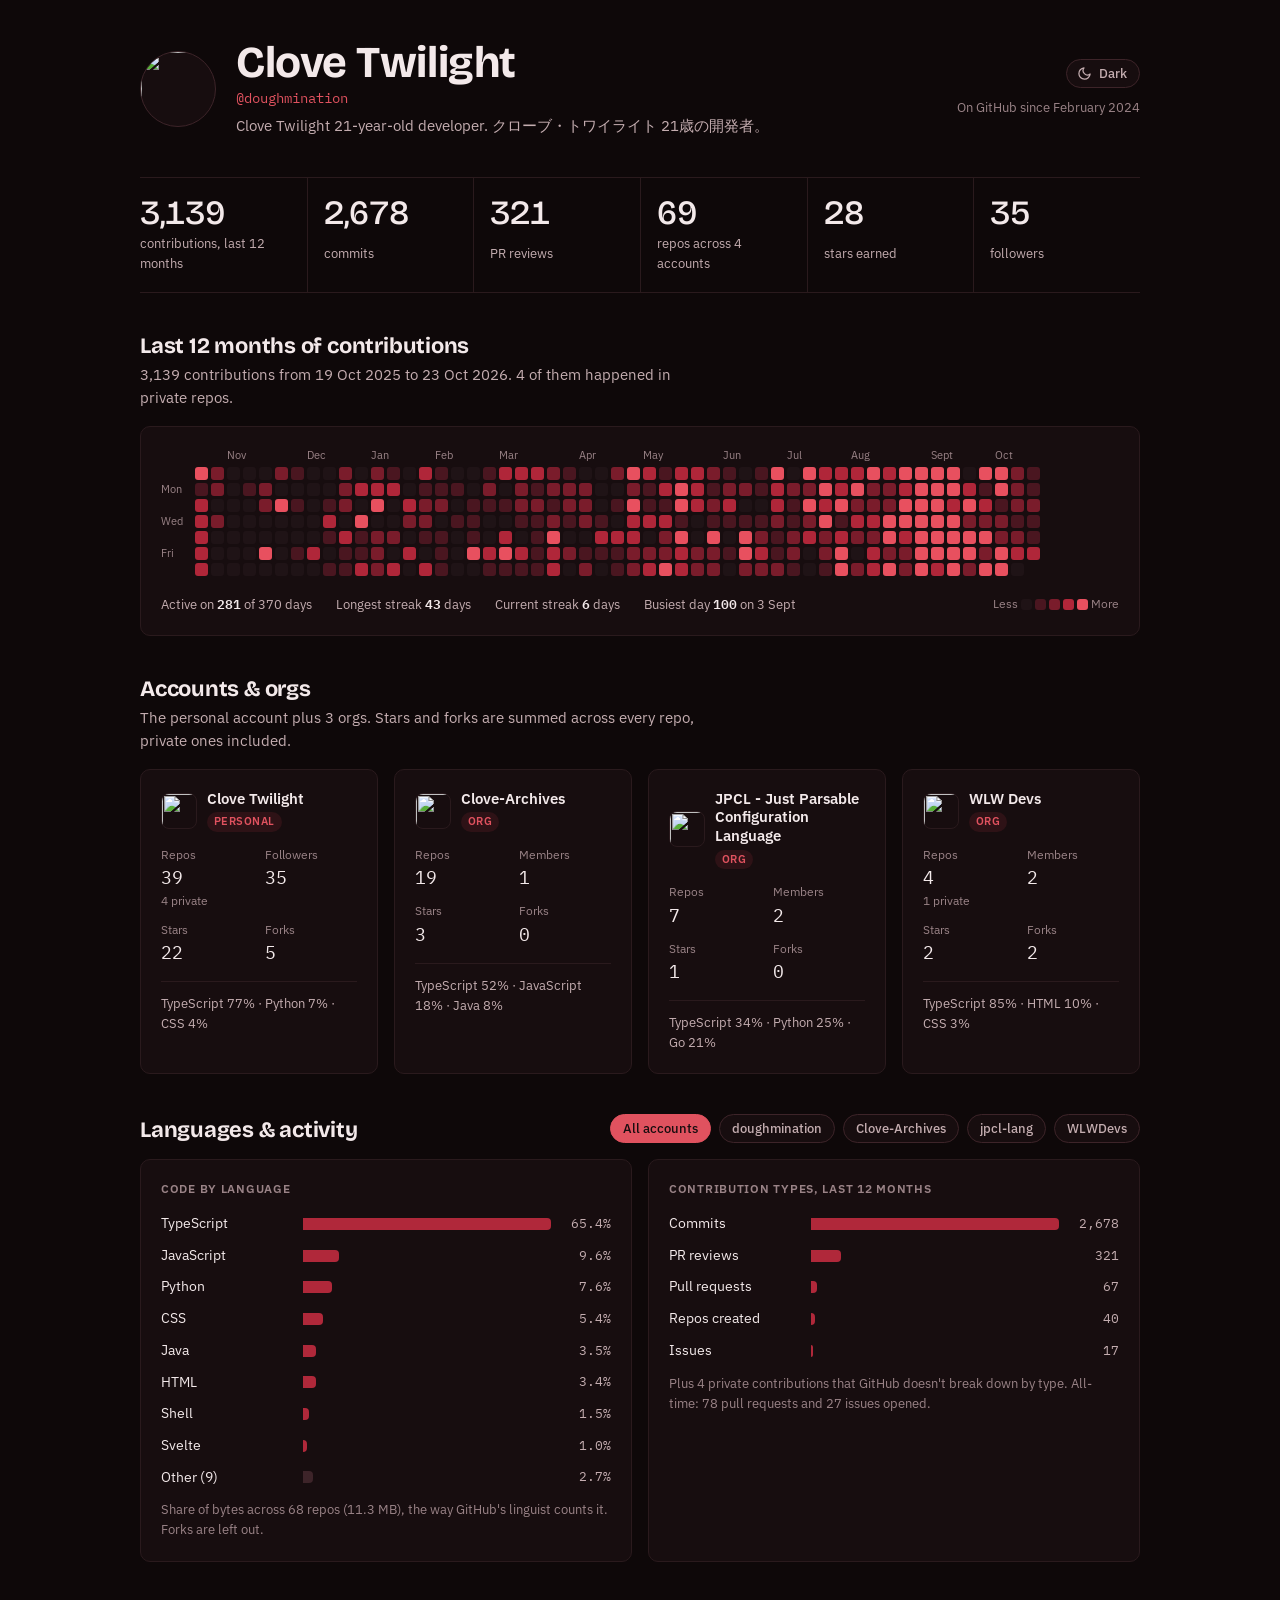
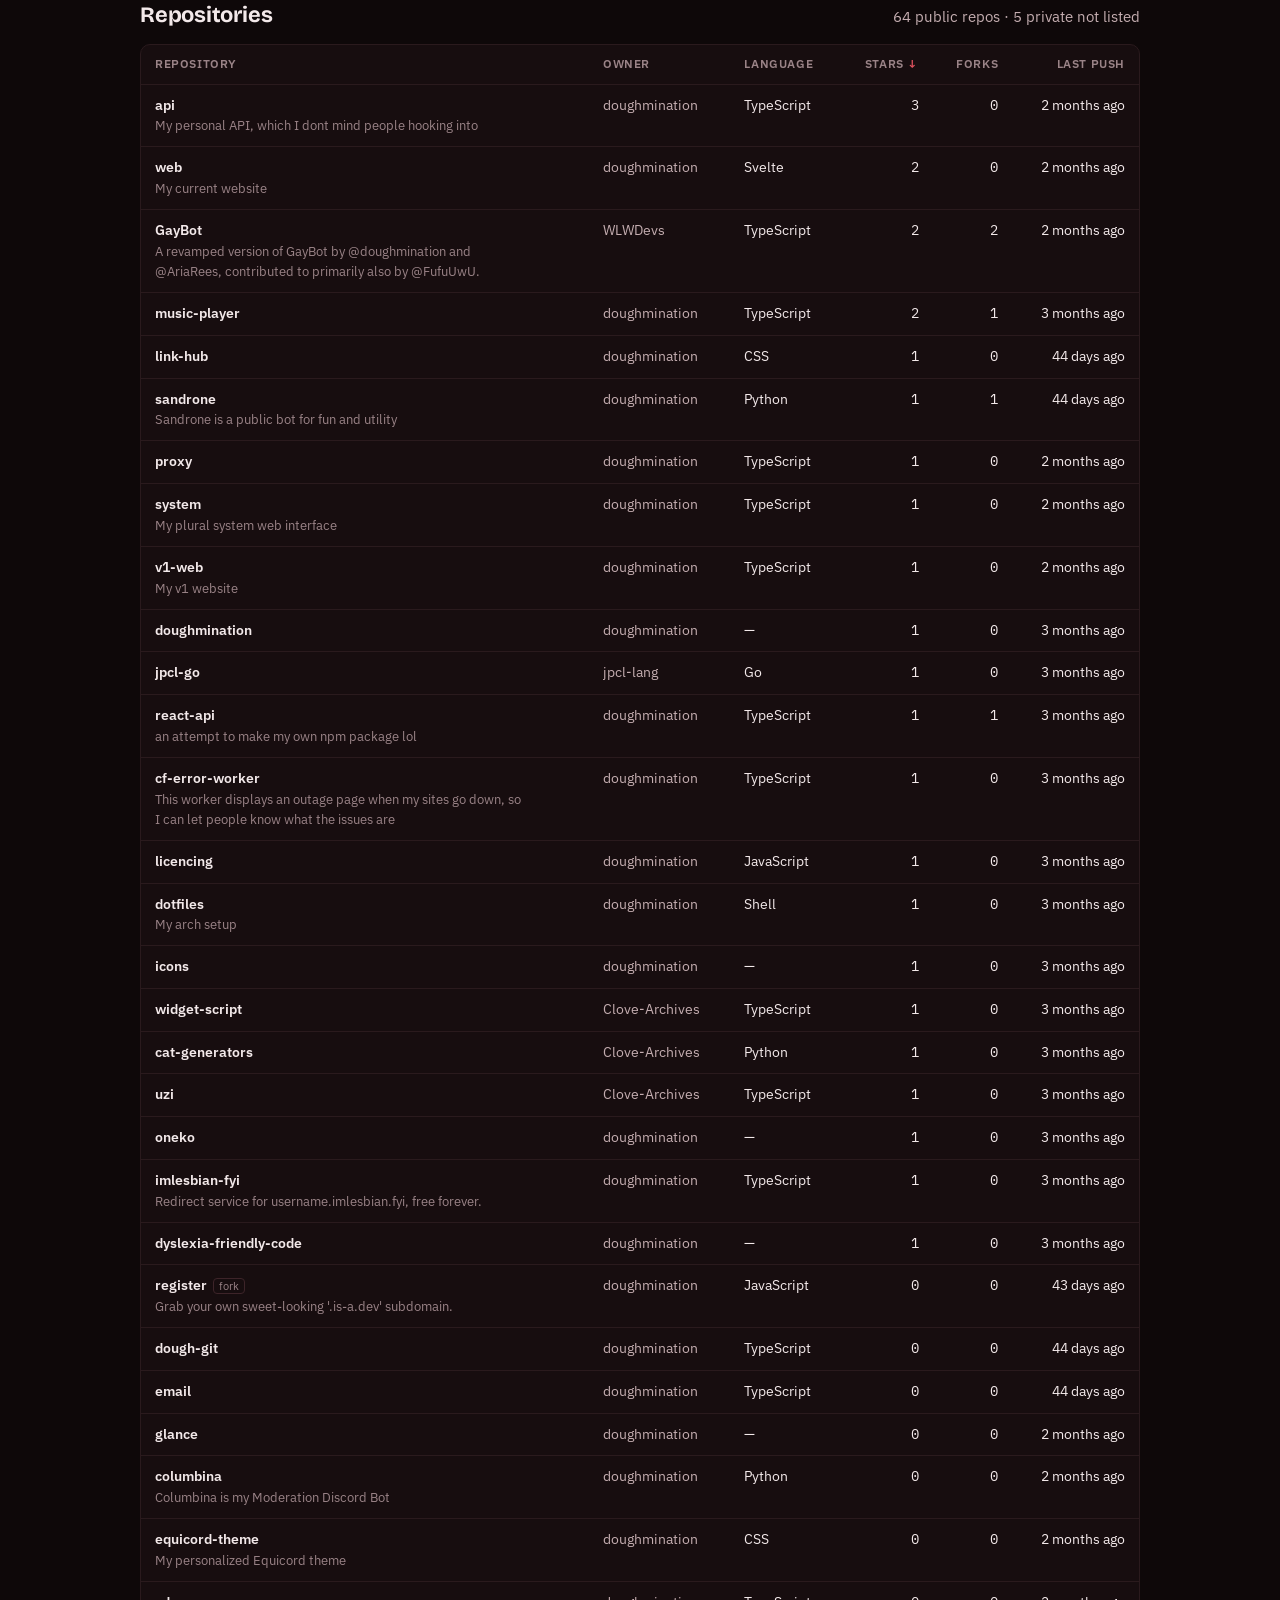
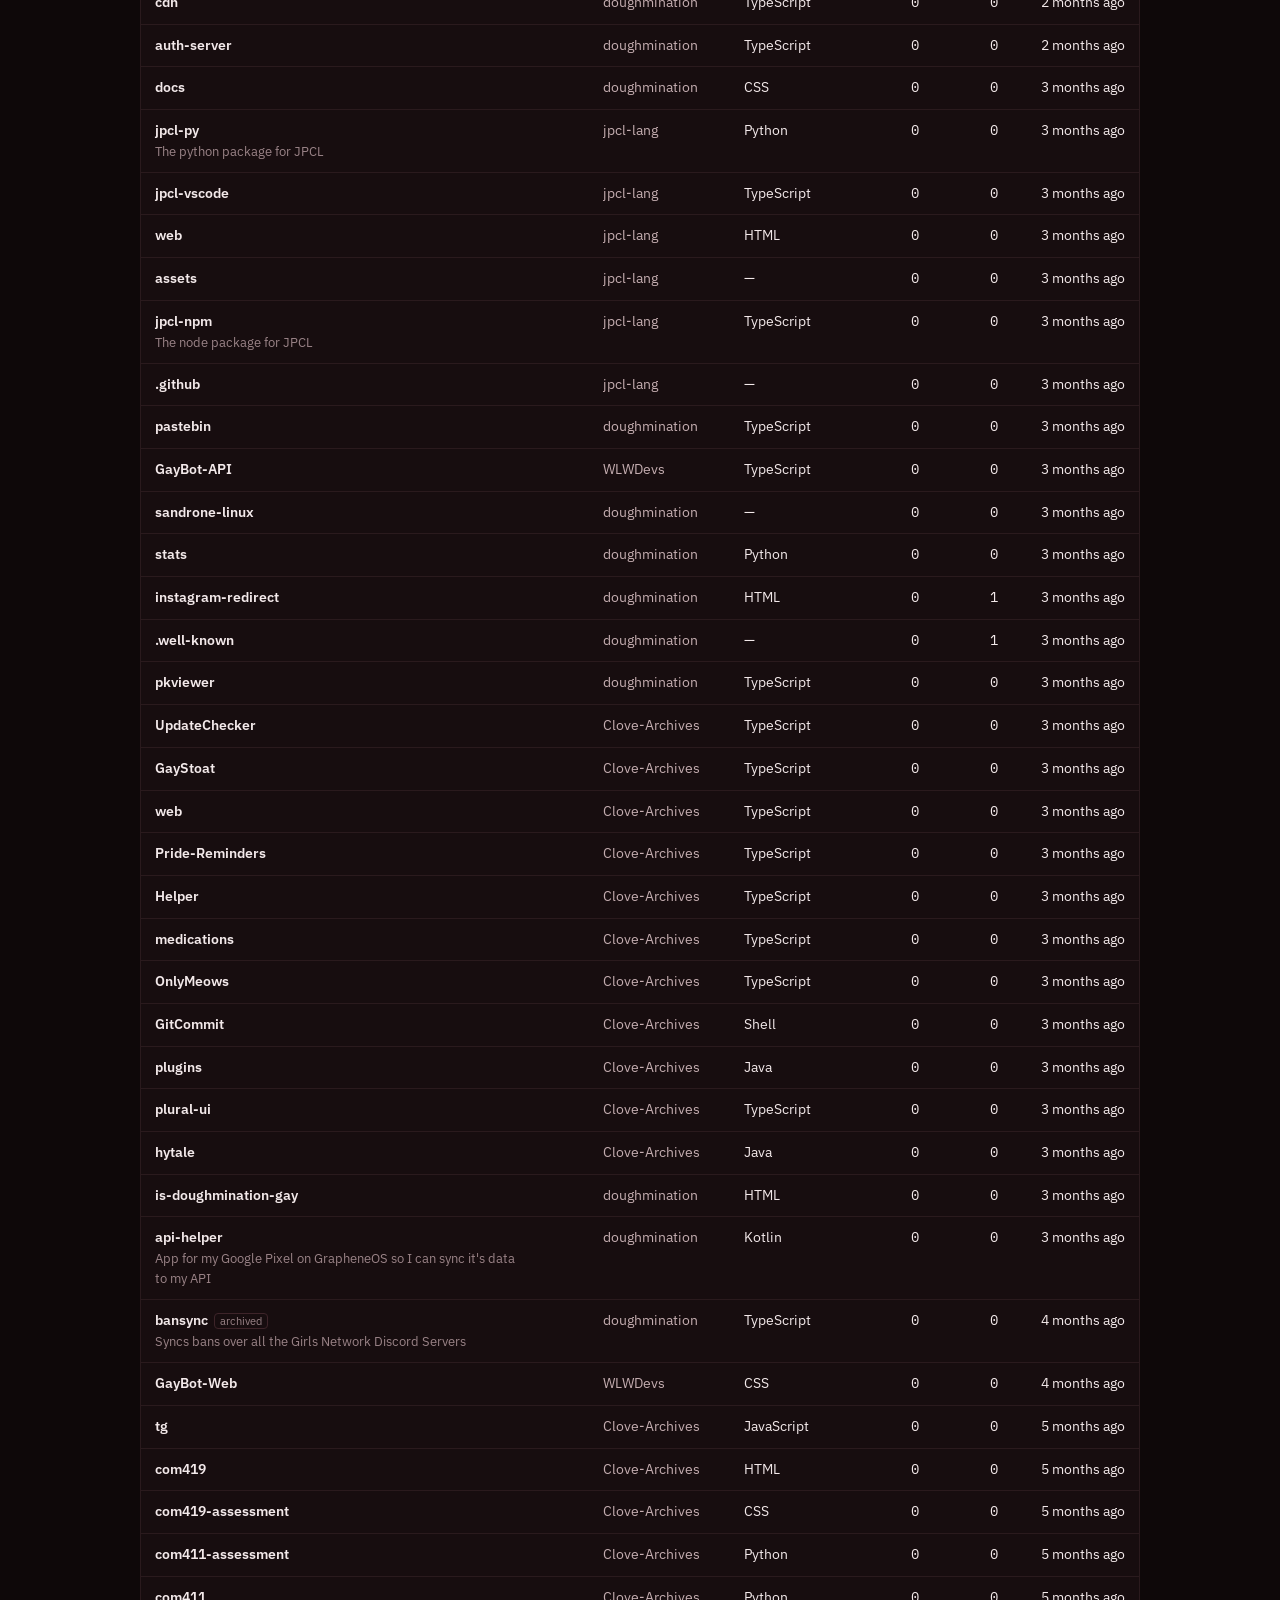
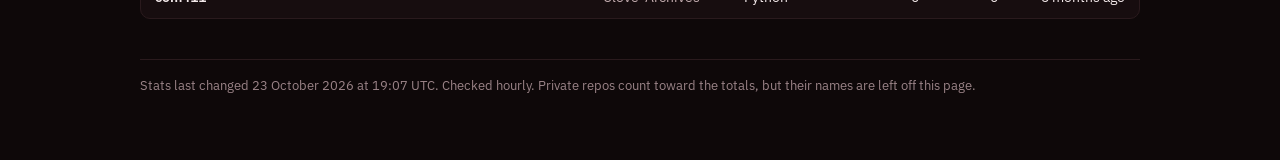
==== commit 3514275a: "Update stats" ====
--- a/site/index.html
+++ b/site/index.html
@@ -95,7 +95,7 @@
 <div id="tip" hidden></div>
 
 <script>
-const D={"user":{"login":"doughmination","name":"Clove Twilight","avatar":"https://avatars.githubusercontent.com/u/158981303?u=54f1def390969d31d32ac333e600e6ceada632ac&v=4","bio":"Clove Twilight\r\n21-year-old developer.\r\n\r\nクローブ・トワイライト\r\n21歳の開発者。","created":"2024-02-05T02:39:25Z","url":"https://github.com/doughmination","followers":35,"following":11,"prs":78,"issues":27,"contrib":{"commits":2678,"prs":67,"issues":17,"reviews":319,"repos":40,"private":4,"total":3137},"days":[["2025-10-19",22],["2025-10-20",1],["2025-10-21",14],["2025-10-22",14],["2025-10-23",10],["2025-10-24",13],["2025-10-25",8],["2025-10-26",7],["2025-10-27",5],["2025-10-28",0],["2025-10-29",4],["2025-10-30",0],["2025-10-31",0],["2025-11-01",0],["2025-11-02",0],["2025-11-03",0],["2025-11-04",0],["2025-11-05",0],["2025-11-06",0],["2025-11-07",0],["2025-11-08",0],["2025-11-09",0],["2025-11-10",3],["2025-11-11",0],["2025-11-12",0],["2025-11-13",0],["2025-11-14",0],["2025-11-15",0],["2025-11-16",0],["2025-11-17",7],["2025-11-18",5],["2025-11-19",0],["2025-11-20",0],["2025-11-21",16],["2025-11-22",0],["2025-11-23",6],["2025-11-24",0],["2025-11-25",15],["2025-11-26",0],["2025-11-27",0],["2025-11-28",0],["2025-11-29",0],["2025-11-30",3],["2025-12-01",0],["2025-12-02",1],["2025-12-03",0],["2025-12-04",0],["2025-12-05",1],["2025-12-06",0],["2025-12-07",0],["2025-12-08",0],["2025-12-09",0],["2025-12-10",0],["2025-12-11",0],["2025-12-12",9],["2025-12-13",0],["2025-12-14",0],["2025-12-15",0],["2025-12-16",1],["2025-12-17",11],["2025-12-18",1],["2025-12-19",0],["2025-12-20",1],["2025-12-21",7],["2025-12-22",6],["2025-12-23",7],["2025-12-24",0],["2025-12-25",12],["2025-12-26",1],["2025-12-27",2],["2025-12-28",0],["2025-12-29",9],["2025-12-30",0],["2025-12-31",18],["2026-01-01",3],["2026-01-02",2],["2026-01-03",10],["2026-01-04",7],["2026-01-05",10],["2026-01-06",15],["2026-01-07",0],["2026-01-08",4],["2026-01-09",4],["2026-01-10",7],["2026-01-11",1],["2026-01-12",8],["2026-01-13",0],["2026-01-14",0],["2026-01-15",4],["2026-01-16",0],["2026-01-17",8],["2026-01-18",0],["2026-01-19",0],["2026-01-20",8],["2026-01-21",4],["2026-01-22",0],["2026-01-23",14],["2026-01-24",0],["2026-01-25",9],["2026-01-26",1],["2026-01-27",4],["2026-01-28",7],["2026-01-29",2],["2026-01-30",0],["2026-01-31",12],["2026-02-01",1],["2026-02-02",3],["2026-02-03",4],["2026-02-04",0],["2026-02-05",1],["2026-02-06",1],["2026-02-07",1],["2026-02-08",0],["2026-02-09",1],["2026-02-10",0],["2026-02-11",2],["2026-02-12",0],["2026-02-13",0],["2026-02-14",0],["2026-02-15",0],["2026-02-16",0],["2026-02-17",1],["2026-02-18",1],["2026-02-19",1],["2026-02-20",17],["2026-02-21",0],["2026-02-22",2],["2026-02-23",6],["2026-02-24",1],["2026-02-25",0],["2026-02-26",0],["2026-02-27",8],["2026-02-28",1],["2026-03-01",11],["2026-03-02",0],["2026-03-03",1],["2026-03-04",0],["2026-03-05",8],["2026-03-06",15],["2026-03-07",2],["2026-03-08",12],["2026-03-09",6],["2026-03-10",4],["2026-03-11",1],["2026-03-12",0],["2026-03-13",11],["2026-03-14",2],["2026-03-15",13],["2026-03-16",1],["2026-03-17",4],["2026-03-18",1],["2026-03-19",2],["2026-03-20",1],["2026-03-21",1],["2026-03-22",4],["2026-03-23",4],["2026-03-24",3],["2026-03-25",6],["2026-03-26",23],["2026-03-27",11],["2026-03-28",11],["2026-03-29",1],["2026-03-30",4],["2026-03-31",6],["2026-04-01",3],["2026-04-02",0],["2026-04-03",5],["2026-04-04",0],["2026-04-05",0],["2026-04-06",4],["2026-04-07",6],["2026-04-08",5],["2026-04-09",0],["2026-04-10",2],["2026-04-11",6],["2026-04-12",0],["2026-04-13",0],["2026-04-14",0],["2026-04-15",1],["2026-04-16",10],["2026-04-17",3],["2026-04-18",0],["2026-04-19",7],["2026-04-20",0],["2026-04-21",3],["2026-04-22",0],["2026-04-23",9],["2026-04-24",3],["2026-04-25",2],["2026-04-26",15],["2026-04-27",4],["2026-04-28",28],["2026-04-29",14],["2026-04-30",14],["2026-05-01",7],["2026-05-02",7],["2026-05-03",13],["2026-05-04",2],["2026-05-05",3],["2026-05-06",11],["2026-05-07",0],["2026-05-08",4],["2026-05-09",8],["2026-05-10",1],["2026-05-11",10],["2026-05-12",2],["2026-05-13",9],["2026-05-14",6],["2026-05-15",5],["2026-05-16",18],["2026-05-17",11],["2026-05-18",18],["2026-05-19",20],["2026-05-20",2],["2026-05-21",15],["2026-05-22",11],["2026-05-23",8],["2026-05-24",11],["2026-05-25",14],["2026-05-26",10],["2026-05-27",0],["2026-05-28",0],["2026-05-29",4],["2026-05-30",6],["2026-05-31",5],["2026-06-01",3],["2026-06-02",5],["2026-06-03",3],["2026-06-04",24],["2026-06-05",6],["2026-06-06",7],["2026-06-07",1],["2026-06-08",5],["2026-06-09",12],["2026-06-10",3],["2026-06-11",0],["2026-06-12",2],["2026-06-13",0],["2026-06-14",0],["2026-06-15",4],["2026-06-16",0],["2026-06-17",2],["2026-06-18",25],["2026-06-19",37],["2026-06-20",7],["2026-06-21",1],["2026-06-22",1],["2026-06-23",0],["2026-06-24",2],["2026-06-25",7],["2026-06-26",9],["2026-06-27",6],["2026-06-28",16],["2026-06-29",11],["2026-06-30",9],["2026-07-01",4],["2026-07-02",2],["2026-07-03",2],["2026-07-04",6],["2026-07-05",0],["2026-07-06",4],["2026-07-07",1],["2026-07-08",1],["2026-07-09",5],["2026-07-10",4],["2026-07-11",2],["2026-07-12",17],["2026-07-13",6],["2026-07-14",20],["2026-07-15",4],["2026-07-16",11],["2026-07-17",0],["2026-07-18",0],["2026-07-19",11],["2026-07-20",32],["2026-07-21",9],["2026-07-22",22],["2026-07-23",5],["2026-07-24",7],["2026-07-25",3],["2026-07-26",9],["2026-07-27",14],["2026-07-28",58],["2026-07-29",2],["2026-07-30",13],["2026-07-31",39],["2026-08-01",17],["2026-08-02",10],["2026-08-03",25],["2026-08-04",6],["2026-08-05",12],["2026-08-06",4],["2026-08-07",0],["2026-08-08",7],["2026-08-09",34],["2026-08-10",6],["2026-08-11",5],["2026-08-12",9],["2026-08-13",6],["2026-08-14",14],["2026-08-15",14],["2026-08-16",8],["2026-08-17",4],["2026-08-18",6],["2026-08-19",19],["2026-08-20",72],["2026-08-21",6],["2026-08-22",26],["2026-08-23",21],["2026-08-24",9],["2026-08-25",21],["2026-08-26",20],["2026-08-27",12],["2026-08-28",7],["2026-08-29",7],["2026-08-30",25],["2026-08-31",34],["2026-09-01",20],["2026-09-02",43],["2026-09-03",100],["2026-09-04",36],["2026-09-05",47],["2026-09-06",36],["2026-09-07",63],["2026-09-08",24],["2026-09-09",29],["2026-09-10",42],["2026-09-11",34],["2026-09-12",10],["2026-09-13",18],["2026-09-14",20],["2026-09-15",11],["2026-09-16",27],["2026-09-17",49],["2026-09-18",15],["2026-09-19",19],["2026-09-20",0],["2026-09-21",12],["2026-09-22",59],["2026-09-23",7],["2026-09-24",24],["2026-09-25",19],["2026-09-26",4],["2026-09-27",30],["2026-09-28",1],["2026-09-29",9],["2026-09-30",6],["2026-10-01",20],["2026-10-02",7],["2026-10-03",63],["2026-10-04",55],["2026-10-05",31],["2026-10-06",1],["2026-10-07",7],["2026-10-08",4],["2026-10-09",57],["2026-10-10",48],["2026-10-11",5],["2026-10-12",4],["2026-10-13",5],["2026-10-14",1],["2026-10-15",7],["2026-10-16",8],["2026-10-17",0],["2026-10-18",1],["2026-10-19",3],["2026-10-20",7],["2026-10-21",1],["2026-10-22",2],["2026-10-23",9]]},"accounts":[{"kind":"user","login":"doughmination","name":"Clove Twilight","url":"https://github.com/doughmination","avatar":"https://avatars.githubusercontent.com/u/158981303?u=54f1def390969d31d32ac333e600e6ceada632ac&v=4","members":null,"repoTotal":39,"repos":[{"owner":"doughmination","name":"api","url":"https://github.com/doughmination/api","desc":"My personal API, which I dont mind people hooking into","pushed":"2026-10-16T16:32:00Z","private":false,"fork":false,"archived":false,"stars":3,"forks":0,"lang":"TypeScript","langs":{"JavaScript":1663,"TypeScript":391910}},{"owner":"doughmination","name":"web","url":"https://github.com/doughmination/web","desc":"My current website","pushed":"2026-10-18T16:24:12Z","private":false,"fork":false,"archived":false,"stars":2,"forks":0,"lang":"Svelte","langs":{"JavaScript":1654,"HTML":391,"TypeScript":39813,"Svelte":110867,"CSS":57381,"Shell":186}},{"owner":"doughmination","name":"music-player","url":"https://github.com/doughmination/music-player","desc":null,"pushed":"2026-09-04T15:55:31Z","private":false,"fork":false,"archived":false,"stars":2,"forks":1,"lang":"TypeScript","langs":{"Dockerfile":2185,"TypeScript":327710,"HTML":1892,"CSS":30284,"Kotlin":19834,"Shell":6097}},{"owner":"doughmination","name":"proxy","url":"https://github.com/doughmination/proxy","desc":null,"pushed":"2026-10-19T11:39:46Z","private":false,"fork":false,"archived":false,"stars":1,"forks":0,"lang":"TypeScript","langs":{"TypeScript":17788}},{"owner":"doughmination","name":"sandrone","url":"https://github.com/doughmination/sandrone","desc":"Sandrone is a public bot for fun and utility","pushed":"2026-10-22T06:07:12Z","private":false,"fork":false,"archived":false,"stars":1,"forks":1,"lang":"Python","langs":{"Python":319087,"HTML":53394,"CSS":9806,"Shell":756,"JavaScript":4011}},{"owner":"doughmination","name":"system","url":"https://github.com/doughmination/system","desc":"My plural system web interface","pushed":"2026-10-11T21:50:23Z","private":false,"fork":false,"archived":false,"stars":1,"forks":0,"lang":"TypeScript","langs":{"TypeScript":343060}},{"owner":"doughmination","name":"link-hub","url":"https://github.com/doughmination/link-hub","desc":null,"pushed":"2026-10-23T04:02:37Z","private":false,"fork":false,"archived":false,"stars":1,"forks":0,"lang":"CSS","langs":{"JavaScript":1635,"TypeScript":5920,"HTML":331,"Svelte":4774,"CSS":7722}},{"owner":"doughmination","name":"v1-web","url":"https://github.com/doughmination/v1-web","desc":"My v1 website","pushed":"2026-09-25T22:52:36Z","private":false,"fork":false,"archived":false,"stars":1,"forks":0,"lang":"TypeScript","langs":{"TypeScript":686066,"CSS":8889}},{"owner":"doughmination","name":"imlesbian-fyi","url":"https://github.com/doughmination/imlesbian-fyi","desc":"Redirect service for username.imlesbian.fyi, free forever.","pushed":"2026-09-04T12:05:39Z","private":false,"fork":false,"archived":false,"stars":1,"forks":0,"lang":"TypeScript","langs":{"Dockerfile":1925,"Shell":119,"TypeScript":78732,"CSS":840,"JavaScript":289}},{"owner":"doughmination","name":"dyslexia-friendly-code","url":"https://github.com/doughmination/dyslexia-friendly-code","desc":null,"pushed":"2026-09-04T12:05:38Z","private":false,"fork":false,"archived":false,"stars":1,"forks":0,"lang":null,"langs":{}},{"owner":"doughmination","name":"react-api","url":"https://github.com/doughmination/react-api","desc":"an attempt to make my own npm package lol","pushed":"2026-09-18T15:07:28Z","private":false,"fork":false,"archived":false,"stars":1,"forks":1,"lang":"TypeScript","langs":{"TypeScript":135406}},{"owner":"doughmination","name":null,"url":null,"desc":null,"pushed":null,"private":true,"fork":false,"archived":false,"stars":1,"forks":0,"lang":null,"langs":{}},{"owner":"doughmination","name":"oneko","url":"https://github.com/doughmination/oneko","desc":null,"pushed":"2026-09-04T12:05:45Z","private":false,"fork":false,"archived":false,"stars":1,"forks":0,"lang":null,"langs":{}},{"owner":"doughmination","name":"icons","url":"https://github.com/doughmination/icons","desc":null,"pushed":"2026-09-07T07:13:30Z","private":false,"fork":false,"archived":false,"stars":1,"forks":0,"lang":null,"langs":{}},{"owner":"doughmination","name":"doughmination","url":"https://github.com/doughmination/doughmination","desc":null,"pushed":"2026-09-19T18:59:45Z","private":false,"fork":false,"archived":false,"stars":1,"forks":0,"lang":null,"langs":{}},{"owner":"doughmination","name":"licencing","url":"https://github.com/doughmination/licencing","desc":null,"pushed":"2026-09-16T09:14:53Z","private":false,"fork":false,"archived":false,"stars":1,"forks":0,"lang":"JavaScript","langs":{"JavaScript":6268,"Shell":5503}},{"owner":"doughmination","name":"dotfiles","url":"https://github.com/doughmination/dotfiles","desc":"My arch setup","pushed":"2026-09-14T13:49:42Z","private":false,"fork":false,"archived":false,"stars":1,"forks":0,"lang":"Shell","langs":{"Shell":137338,"GLSL":12885,"CSS":18402,"Lua":59747,"QML":27002}},{"owner":"doughmination","name":"cf-error-worker","url":"https://github.com/doughmination/cf-error-worker","desc":"This worker displays an outage page when my sites go down, so I can let people know what the issues are","pushed":"2026-09-16T10:40:36Z","private":false,"fork":false,"archived":false,"stars":1,"forks":0,"lang":"TypeScript","langs":{"TypeScript":16589}},{"owner":"doughmination","name":"register","url":"https://github.com/doughmination/register","desc":"Grab your own sweet-looking '.is-a.dev' subdomain.","pushed":"2026-10-23T06:31:49Z","private":false,"fork":true,"archived":false,"stars":0,"forks":0,"lang":"JavaScript","langs":{"JavaScript":45189}},{"owner":"doughmination","name":"glance","url":"https://github.com/doughmination/glance","desc":null,"pushed":"2026-10-20T13:37:51Z","private":false,"fork":false,"archived":false,"stars":0,"forks":0,"lang":null,"langs":{}},{"owner":"doughmination","name":"cdn","url":"https://github.com/doughmination/cdn","desc":null,"pushed":"2026-10-01T06:43:42Z","private":false,"fork":false,"archived":false,"stars":0,"forks":0,"lang":"TypeScript","langs":{"HTML":3756,"JavaScript":14331,"CSS":5846,"TypeScript":22487}},{"owner":"doughmination","name":"pastebin","url":"https://github.com/doughmination/pastebin","desc":null,"pushed":"2026-09-19T00:05:48Z","private":false,"fork":false,"archived":false,"stars":0,"forks":0,"lang":"TypeScript","langs":{"Dockerfile":951,"JavaScript":5729,"CSS":12243,"TypeScript":87343}},{"owner":"doughmination","name":"auth-server","url":"https://github.com/doughmination/auth-server","desc":null,"pushed":"2026-09-21T20:25:04Z","private":false,"fork":false,"archived":false,"stars":0,"forks":0,"lang":"TypeScript","langs":{"JavaScript":7514,"CSS":9596,"TypeScript":191187}},{"owner":"doughmination","name":"sandrone-linux","url":"https://github.com/doughmination/sandrone-linux","desc":null,"pushed":"2026-09-13T23:44:57Z","private":false,"fork":false,"archived":false,"stars":0,"forks":0,"lang":null,"langs":{}},{"owner":"doughmination","name":"stats","url":"https://github.com/doughmination/stats","desc":null,"pushed":"2026-09-13T23:42:37Z","private":false,"fork":false,"archived":false,"stars":0,"forks":0,"lang":"Python","langs":{"Python":9512}},{"owner":"doughmination","name":"columbina","url":"https://github.com/doughmination/columbina","desc":"Columbina is my Moderation Discord Bot","pushed":"2026-10-09T17:44:41Z","private":false,"fork":false,"archived":false,"stars":0,"forks":0,"lang":"Python","langs":{"Python":65848,"Shell":485}},{"owner":"doughmination","name":null,"url":null,"desc":null,"pushed":null,"private":true,"fork":false,"archived":false,"stars":0,"forks":0,"lang":null,"langs":{}},{"owner":"doughmination","name":null,"url":null,"desc":null,"pushed":null,"private":true,"fork":false,"archived":false,"stars":0,"forks":0,"lang":"Shell","langs":{"Shell":641}},{"owner":"doughmination","name":"instagram-redirect","url":"https://github.com/doughmination/instagram-redirect","desc":null,"pushed":"2026-09-08T01:18:43Z","private":false,"fork":false,"archived":false,"stars":0,"forks":1,"lang":"HTML","langs":{"HTML":413}},{"owner":"doughmination","name":".well-known","url":"https://github.com/doughmination/.well-known","desc":null,"pushed":"2026-09-08T01:06:27Z","private":false,"fork":false,"archived":false,"stars":0,"forks":1,"lang":null,"langs":{}},{"owner":"doughmination","name":"pkviewer","url":"https://github.com/doughmination/pkviewer","desc":null,"pushed":"2026-09-07T07:05:29Z","private":false,"fork":false,"archived":false,"stars":0,"forks":0,"lang":"TypeScript","langs":{"TypeScript":731083,"CSS":38302,"Shell":2373,"Dockerfile":5041}},{"owner":"doughmination","name":"docs","url":"https://github.com/doughmination/docs","desc":null,"pushed":"2026-09-19T19:02:56Z","private":false,"fork":false,"archived":false,"stars":0,"forks":0,"lang":"CSS","langs":{"HTML":1103,"CSS":9411}},{"owner":"doughmination","name":"equicord-theme","url":"https://github.com/doughmination/equicord-theme","desc":"My personalized Equicord theme","pushed":"2026-10-02T23:19:42Z","private":false,"fork":false,"archived":false,"stars":0,"forks":0,"lang":"CSS","langs":{"CSS":4547,"HTML":4307}},{"owner":"doughmination","name":"email","url":"https://github.com/doughmination/email","desc":null,"pushed":"2026-10-22T21:04:45Z","private":false,"fork":false,"archived":false,"stars":0,"forks":0,"lang":"TypeScript","langs":{"TypeScript":73714,"JavaScript":45831,"HTML":9050,"CSS":22385}},{"owner":"doughmination","name":"is-doughmination-gay","url":"https://github.com/doughmination/is-doughmination-gay","desc":null,"pushed":"2026-09-04T12:06:19Z","private":false,"fork":false,"archived":false,"stars":0,"forks":0,"lang":"HTML","langs":{"HTML":2235,"CSS":1738,"JavaScript":701}},{"owner":"doughmination","name":"dough-git","url":"https://github.com/doughmination/dough-git","desc":null,"pushed":"2026-10-22T21:34:23Z","private":false,"fork":false,"archived":false,"stars":0,"forks":0,"lang":"TypeScript","langs":{"Dockerfile":737,"JavaScript":90728,"TypeScript":172701,"CSS":12302}},{"owner":"doughmination","name":"api-helper","url":"https://github.com/doughmination/api-helper","desc":"App for my Google Pixel on GrapheneOS so I can sync it's data to my API","pushed":"2026-09-04T12:05:43Z","private":false,"fork":false,"archived":false,"stars":0,"forks":0,"lang":"Kotlin","langs":{"Kotlin":29299}},{"owner":"doughmination","name":null,"url":null,"desc":null,"pushed":null,"private":true,"fork":false,"archived":false,"stars":0,"forks":0,"lang":"TypeScript","langs":{"Dockerfile":513,"TypeScript":1206820,"JavaScript":19769,"Shell":807,"CSS":3040}},{"owner":"doughmination","name":"bansync","url":"https://github.com/doughmination/bansync","desc":"Syncs bans over all the Girls Network Discord Servers","pushed":"2026-08-15T01:03:14Z","private":false,"fork":false,"archived":true,"stars":0,"forks":0,"lang":"TypeScript","langs":{"Dockerfile":280,"TypeScript":38460,"JavaScript":2697}}]},{"kind":"org","login":"Clove-Archives","name":"Clove-Archives","url":"https://github.com/Clove-Archives","avatar":"https://avatars.githubusercontent.com/u/306896939?v=4","desc":null,"members":1,"repoTotal":19,"repos":[{"owner":"Clove-Archives","name":"uzi","url":"https://github.com/Clove-Archives/uzi","desc":null,"pushed":"2026-09-04T12:06:28Z","private":false,"fork":false,"archived":false,"stars":1,"forks":0,"lang":"TypeScript","langs":{"Dockerfile":345,"TypeScript":13858,"Shell":143}},{"owner":"Clove-Archives","name":"cat-generators","url":"https://github.com/Clove-Archives/cat-generators","desc":null,"pushed":"2026-09-04T12:06:31Z","private":false,"fork":false,"archived":false,"stars":1,"forks":0,"lang":"Python","langs":{"Python":13918}},{"owner":"Clove-Archives","name":"widget-script","url":"https://github.com/Clove-Archives/widget-script","desc":null,"pushed":"2026-09-04T12:06:32Z","private":false,"fork":false,"archived":false,"stars":1,"forks":0,"lang":"TypeScript","langs":{"TypeScript":2449}},{"owner":"Clove-Archives","name":"hytale","url":"https://github.com/Clove-Archives/hytale","desc":null,"pushed":"2026-09-04T12:06:37Z","private":false,"fork":false,"archived":false,"stars":0,"forks":0,"lang":"Java","langs":{"Java":15321}},{"owner":"Clove-Archives","name":"plural-ui","url":"https://github.com/Clove-Archives/plural-ui","desc":null,"pushed":"2026-09-04T12:06:38Z","private":false,"fork":false,"archived":false,"stars":0,"forks":0,"lang":"TypeScript","langs":{"Dockerfile":920,"TypeScript":175996,"HTML":4856,"CSS":4586}},{"owner":"Clove-Archives","name":"plugins","url":"https://github.com/Clove-Archives/plugins","desc":null,"pushed":"2026-09-04T12:06:40Z","private":false,"fork":false,"archived":false,"stars":0,"forks":0,"lang":"Java","langs":{"Java":384685}},{"owner":"Clove-Archives","name":"OnlyMeows","url":"https://github.com/Clove-Archives/OnlyMeows","desc":null,"pushed":"2026-09-04T12:06:44Z","private":false,"fork":false,"archived":false,"stars":0,"forks":0,"lang":"TypeScript","langs":{"Dockerfile":363,"TypeScript":13653}},{"owner":"Clove-Archives","name":"medications","url":"https://github.com/Clove-Archives/medications","desc":null,"pushed":"2026-09-04T12:06:46Z","private":false,"fork":false,"archived":false,"stars":0,"forks":0,"lang":"TypeScript","langs":{"Dockerfile":1637,"TypeScript":214631,"HTML":2364,"JavaScript":1548,"CSS":1481}},{"owner":"Clove-Archives","name":"Helper","url":"https://github.com/Clove-Archives/Helper","desc":null,"pushed":"2026-09-04T12:06:48Z","private":false,"fork":false,"archived":false,"stars":0,"forks":0,"lang":"TypeScript","langs":{"Dockerfile":510,"TypeScript":351675,"Shell":7039}},{"owner":"Clove-Archives","name":"Pride-Reminders","url":"https://github.com/Clove-Archives/Pride-Reminders","desc":null,"pushed":"2026-09-04T12:06:49Z","private":false,"fork":false,"archived":false,"stars":0,"forks":0,"lang":"TypeScript","langs":{"Dockerfile":973,"TypeScript":35062}},{"owner":"Clove-Archives","name":"web","url":"https://github.com/Clove-Archives/web","desc":null,"pushed":"2026-09-04T12:06:51Z","private":false,"fork":false,"archived":false,"stars":0,"forks":0,"lang":"TypeScript","langs":{"Dockerfile":9595,"JavaScript":281943,"HTML":84065,"CSS":145937,"TypeScript":1587812,"Python":290178}},{"owner":"Clove-Archives","name":"GitCommit","url":"https://github.com/Clove-Archives/GitCommit","desc":null,"pushed":"2026-09-04T12:06:42Z","private":false,"fork":false,"archived":false,"stars":0,"forks":0,"lang":"Shell","langs":{"Shell":4466,"Batchfile":77,"PowerShell":3269}},{"owner":"Clove-Archives","name":"GayStoat","url":"https://github.com/Clove-Archives/GayStoat","desc":null,"pushed":"2026-09-04T12:06:54Z","private":false,"fork":false,"archived":false,"stars":0,"forks":0,"lang":"TypeScript","langs":{"Dockerfile":607,"TypeScript":24779}},{"owner":"Clove-Archives","name":"tg","url":"https://github.com/Clove-Archives/tg","desc":null,"pushed":"2026-07-19T22:32:49Z","private":false,"fork":false,"archived":false,"stars":0,"forks":0,"lang":"JavaScript","langs":{"JavaScript":503903,"Shell":417,"CSS":41705,"HTML":54333}},{"owner":"Clove-Archives","name":"UpdateChecker","url":"https://github.com/Clove-Archives/UpdateChecker","desc":null,"pushed":"2026-09-04T12:06:55Z","private":false,"fork":false,"archived":false,"stars":0,"forks":0,"lang":"TypeScript","langs":{"Dockerfile":345,"TypeScript":21286,"Shell":143}},{"owner":"Clove-Archives","name":"com419","url":"https://github.com/Clove-Archives/com419","desc":null,"pushed":"2026-07-19T21:08:36Z","private":false,"fork":false,"archived":false,"stars":0,"forks":0,"lang":"HTML","langs":{"CSS":37976,"HTML":82768,"JavaScript":12367}},{"owner":"Clove-Archives","name":"com419-assessment","url":"https://github.com/Clove-Archives/com419-assessment","desc":null,"pushed":"2026-07-19T21:08:30Z","private":false,"fork":false,"archived":false,"stars":0,"forks":0,"lang":"CSS","langs":{"Dockerfile":303,"JavaScript":72618,"CSS":91170,"EJS":42323}},{"owner":"Clove-Archives","name":"com411-assessment","url":"https://github.com/Clove-Archives/com411-assessment","desc":null,"pushed":"2026-07-19T21:07:42Z","private":false,"fork":false,"archived":false,"stars":0,"forks":0,"lang":"Python","langs":{"Python":28183}},{"owner":"Clove-Archives","name":"com411","url":"https://github.com/Clove-Archives/com411","desc":null,"pushed":"2026-07-19T21:07:07Z","private":false,"fork":false,"archived":false,"stars":0,"forks":0,"lang":"Python","langs":{"PowerShell":3039,"Python":45637}}]},{"kind":"org","login":"jpcl-lang","name":"JPCL - Just Parsable Configuration Language","url":"https://github.com/jpcl-lang","avatar":"https://avatars.githubusercontent.com/u/328590022?v=4","desc":"A simple, human-editable data format combining TOML-style sections with JSON-style nesting.","members":2,"repoTotal":7,"repos":[{"owner":"jpcl-lang","name":"jpcl-go","url":"https://github.com/jpcl-lang/jpcl-go","desc":null,"pushed":"2026-09-19T16:10:13Z","private":false,"fork":false,"archived":false,"stars":1,"forks":0,"lang":"Go","langs":{"Go":75277}},{"owner":"jpcl-lang","name":"web","url":"https://github.com/jpcl-lang/web","desc":null,"pushed":"2026-09-19T16:18:53Z","private":false,"fork":false,"archived":false,"stars":0,"forks":0,"lang":"HTML","langs":{"HTML":43999,"CSS":20005,"JavaScript":3696,"Python":14638}},{"owner":"jpcl-lang","name":"jpcl-vscode","url":"https://github.com/jpcl-lang/jpcl-vscode","desc":null,"pushed":"2026-09-19T16:20:45Z","private":false,"fork":false,"archived":false,"stars":0,"forks":0,"lang":"TypeScript","langs":{"TypeScript":21517}},{"owner":"jpcl-lang","name":".github","url":"https://github.com/jpcl-lang/.github","desc":null,"pushed":"2026-09-19T15:49:40Z","private":false,"fork":false,"archived":false,"stars":0,"forks":0,"lang":null,"langs":{}},{"owner":"jpcl-lang","name":"assets","url":"https://github.com/jpcl-lang/assets","desc":null,"pushed":"2026-09-19T16:16:14Z","private":false,"fork":false,"archived":false,"stars":0,"forks":0,"lang":null,"langs":{}},{"owner":"jpcl-lang","name":"jpcl-npm","url":"https://github.com/jpcl-lang/jpcl-npm","desc":"The node package for JPCL","pushed":"2026-09-19T16:15:41Z","private":false,"fork":false,"archived":false,"stars":0,"forks":0,"lang":"TypeScript","langs":{"TypeScript":100436}},{"owner":"jpcl-lang","name":"jpcl-py","url":"https://github.com/jpcl-lang/jpcl-py","desc":"The python package for JPCL","pushed":"2026-09-19T16:25:20Z","private":false,"fork":false,"archived":false,"stars":0,"forks":0,"lang":"Python","langs":{"Python":74235}}]},{"kind":"org","login":"WLWDevs","name":"WLW Devs","url":"https://github.com/WLWDevs","avatar":"https://avatars.githubusercontent.com/u/328172463?v=4","desc":"","members":2,"repoTotal":4,"repos":[{"owner":"WLWDevs","name":"GayBot","url":"https://github.com/WLWDevs/GayBot","desc":"A revamped version of GayBot by @doughmination and @AriaRees, contributed to primarily also by @FufuUwU.","pushed":"2026-09-24T21:30:28Z","private":false,"fork":false,"archived":false,"stars":2,"forks":2,"lang":"TypeScript","langs":{"Dockerfile":1007,"TypeScript":207821,"HTML":21470,"JavaScript":4503}},{"owner":"WLWDevs","name":"GayBot-API","url":"https://github.com/WLWDevs/GayBot-API","desc":null,"pushed":"2026-09-14T17:34:15Z","private":false,"fork":false,"archived":false,"stars":0,"forks":0,"lang":"TypeScript","langs":{"TypeScript":2930}},{"owner":"WLWDevs","name":"GayBot-Web","url":"https://github.com/WLWDevs/GayBot-Web","desc":null,"pushed":"2026-08-03T23:54:34Z","private":false,"fork":false,"archived":false,"stars":0,"forks":0,"lang":"CSS","langs":{"CSS":11018,"HTML":9668}},{"owner":"WLWDevs","name":null,"url":null,"desc":null,"pushed":null,"private":true,"fork":false,"archived":true,"stars":0,"forks":0,"lang":"TypeScript","langs":{"TypeScript":66502,"Dockerfile":838}}]}],"updated":"2026-10-23T09:58:31Z"};
+const D={"user":{"login":"doughmination","name":"Clove Twilight","avatar":"https://avatars.githubusercontent.com/u/158981303?u=54f1def390969d31d32ac333e600e6ceada632ac&v=4","bio":"Clove Twilight\r\n21-year-old developer.\r\n\r\nクローブ・トワイライト\r\n21歳の開発者。","created":"2024-02-05T02:39:25Z","url":"https://github.com/doughmination","followers":35,"following":11,"prs":78,"issues":27,"contrib":{"commits":2678,"prs":67,"issues":17,"reviews":321,"repos":40,"private":4,"total":3139},"days":[["2025-10-19",22],["2025-10-20",1],["2025-10-21",14],["2025-10-22",14],["2025-10-23",10],["2025-10-24",13],["2025-10-25",8],["2025-10-26",7],["2025-10-27",5],["2025-10-28",0],["2025-10-29",4],["2025-10-30",0],["2025-10-31",0],["2025-11-01",0],["2025-11-02",0],["2025-11-03",0],["2025-11-04",0],["2025-11-05",0],["2025-11-06",0],["2025-11-07",0],["2025-11-08",0],["2025-11-09",0],["2025-11-10",3],["2025-11-11",0],["2025-11-12",0],["2025-11-13",0],["2025-11-14",0],["2025-11-15",0],["2025-11-16",0],["2025-11-17",7],["2025-11-18",5],["2025-11-19",0],["2025-11-20",0],["2025-11-21",16],["2025-11-22",0],["2025-11-23",6],["2025-11-24",0],["2025-11-25",15],["2025-11-26",0],["2025-11-27",0],["2025-11-28",0],["2025-11-29",0],["2025-11-30",3],["2025-12-01",0],["2025-12-02",1],["2025-12-03",0],["2025-12-04",0],["2025-12-05",1],["2025-12-06",0],["2025-12-07",0],["2025-12-08",0],["2025-12-09",0],["2025-12-10",0],["2025-12-11",0],["2025-12-12",9],["2025-12-13",0],["2025-12-14",0],["2025-12-15",0],["2025-12-16",1],["2025-12-17",11],["2025-12-18",1],["2025-12-19",0],["2025-12-20",1],["2025-12-21",7],["2025-12-22",6],["2025-12-23",7],["2025-12-24",0],["2025-12-25",12],["2025-12-26",1],["2025-12-27",2],["2025-12-28",0],["2025-12-29",9],["2025-12-30",0],["2025-12-31",18],["2026-01-01",3],["2026-01-02",2],["2026-01-03",10],["2026-01-04",7],["2026-01-05",10],["2026-01-06",15],["2026-01-07",0],["2026-01-08",4],["2026-01-09",4],["2026-01-10",7],["2026-01-11",1],["2026-01-12",8],["2026-01-13",0],["2026-01-14",0],["2026-01-15",4],["2026-01-16",0],["2026-01-17",8],["2026-01-18",0],["2026-01-19",0],["2026-01-20",8],["2026-01-21",4],["2026-01-22",0],["2026-01-23",14],["2026-01-24",0],["2026-01-25",9],["2026-01-26",1],["2026-01-27",4],["2026-01-28",7],["2026-01-29",2],["2026-01-30",0],["2026-01-31",12],["2026-02-01",1],["2026-02-02",3],["2026-02-03",4],["2026-02-04",0],["2026-02-05",1],["2026-02-06",1],["2026-02-07",1],["2026-02-08",0],["2026-02-09",1],["2026-02-10",0],["2026-02-11",2],["2026-02-12",0],["2026-02-13",0],["2026-02-14",0],["2026-02-15",0],["2026-02-16",0],["2026-02-17",1],["2026-02-18",1],["2026-02-19",1],["2026-02-20",17],["2026-02-21",0],["2026-02-22",2],["2026-02-23",6],["2026-02-24",1],["2026-02-25",0],["2026-02-26",0],["2026-02-27",8],["2026-02-28",1],["2026-03-01",11],["2026-03-02",0],["2026-03-03",1],["2026-03-04",0],["2026-03-05",8],["2026-03-06",15],["2026-03-07",2],["2026-03-08",12],["2026-03-09",6],["2026-03-10",4],["2026-03-11",1],["2026-03-12",0],["2026-03-13",11],["2026-03-14",2],["2026-03-15",13],["2026-03-16",1],["2026-03-17",4],["2026-03-18",1],["2026-03-19",2],["2026-03-20",1],["2026-03-21",1],["2026-03-22",4],["2026-03-23",4],["2026-03-24",3],["2026-03-25",6],["2026-03-26",23],["2026-03-27",11],["2026-03-28",11],["2026-03-29",1],["2026-03-30",4],["2026-03-31",6],["2026-04-01",3],["2026-04-02",0],["2026-04-03",5],["2026-04-04",0],["2026-04-05",0],["2026-04-06",4],["2026-04-07",6],["2026-04-08",5],["2026-04-09",0],["2026-04-10",2],["2026-04-11",6],["2026-04-12",0],["2026-04-13",0],["2026-04-14",0],["2026-04-15",1],["2026-04-16",10],["2026-04-17",3],["2026-04-18",0],["2026-04-19",7],["2026-04-20",0],["2026-04-21",3],["2026-04-22",0],["2026-04-23",9],["2026-04-24",3],["2026-04-25",2],["2026-04-26",15],["2026-04-27",4],["2026-04-28",28],["2026-04-29",14],["2026-04-30",14],["2026-05-01",7],["2026-05-02",7],["2026-05-03",13],["2026-05-04",2],["2026-05-05",3],["2026-05-06",11],["2026-05-07",0],["2026-05-08",4],["2026-05-09",8],["2026-05-10",1],["2026-05-11",10],["2026-05-12",2],["2026-05-13",9],["2026-05-14",6],["2026-05-15",5],["2026-05-16",18],["2026-05-17",11],["2026-05-18",18],["2026-05-19",20],["2026-05-20",2],["2026-05-21",15],["2026-05-22",11],["2026-05-23",8],["2026-05-24",11],["2026-05-25",14],["2026-05-26",10],["2026-05-27",0],["2026-05-28",0],["2026-05-29",4],["2026-05-30",6],["2026-05-31",5],["2026-06-01",3],["2026-06-02",5],["2026-06-03",3],["2026-06-04",24],["2026-06-05",6],["2026-06-06",7],["2026-06-07",1],["2026-06-08",5],["2026-06-09",12],["2026-06-10",3],["2026-06-11",0],["2026-06-12",2],["2026-06-13",0],["2026-06-14",0],["2026-06-15",4],["2026-06-16",0],["2026-06-17",2],["2026-06-18",25],["2026-06-19",37],["2026-06-20",7],["2026-06-21",1],["2026-06-22",1],["2026-06-23",0],["2026-06-24",2],["2026-06-25",7],["2026-06-26",9],["2026-06-27",6],["2026-06-28",16],["2026-06-29",11],["2026-06-30",9],["2026-07-01",4],["2026-07-02",2],["2026-07-03",2],["2026-07-04",6],["2026-07-05",0],["2026-07-06",4],["2026-07-07",1],["2026-07-08",1],["2026-07-09",5],["2026-07-10",4],["2026-07-11",2],["2026-07-12",17],["2026-07-13",6],["2026-07-14",20],["2026-07-15",4],["2026-07-16",11],["2026-07-17",0],["2026-07-18",0],["2026-07-19",11],["2026-07-20",32],["2026-07-21",9],["2026-07-22",22],["2026-07-23",5],["2026-07-24",7],["2026-07-25",3],["2026-07-26",9],["2026-07-27",14],["2026-07-28",58],["2026-07-29",2],["2026-07-30",13],["2026-07-31",39],["2026-08-01",17],["2026-08-02",10],["2026-08-03",25],["2026-08-04",6],["2026-08-05",12],["2026-08-06",4],["2026-08-07",0],["2026-08-08",7],["2026-08-09",34],["2026-08-10",6],["2026-08-11",5],["2026-08-12",9],["2026-08-13",6],["2026-08-14",14],["2026-08-15",14],["2026-08-16",8],["2026-08-17",4],["2026-08-18",6],["2026-08-19",19],["2026-08-20",72],["2026-08-21",6],["2026-08-22",26],["2026-08-23",21],["2026-08-24",9],["2026-08-25",21],["2026-08-26",20],["2026-08-27",12],["2026-08-28",7],["2026-08-29",7],["2026-08-30",25],["2026-08-31",34],["2026-09-01",20],["2026-09-02",43],["2026-09-03",100],["2026-09-04",36],["2026-09-05",47],["2026-09-06",36],["2026-09-07",63],["2026-09-08",24],["2026-09-09",29],["2026-09-10",42],["2026-09-11",34],["2026-09-12",10],["2026-09-13",18],["2026-09-14",20],["2026-09-15",11],["2026-09-16",27],["2026-09-17",49],["2026-09-18",15],["2026-09-19",19],["2026-09-20",0],["2026-09-21",12],["2026-09-22",59],["2026-09-23",7],["2026-09-24",24],["2026-09-25",19],["2026-09-26",4],["2026-09-27",30],["2026-09-28",1],["2026-09-29",9],["2026-09-30",6],["2026-10-01",20],["2026-10-02",7],["2026-10-03",63],["2026-10-04",55],["2026-10-05",31],["2026-10-06",1],["2026-10-07",7],["2026-10-08",4],["2026-10-09",57],["2026-10-10",48],["2026-10-11",5],["2026-10-12",4],["2026-10-13",5],["2026-10-14",1],["2026-10-15",7],["2026-10-16",8],["2026-10-17",0],["2026-10-18",1],["2026-10-19",3],["2026-10-20",7],["2026-10-21",1],["2026-10-22",2],["2026-10-23",11]]},"accounts":[{"kind":"user","login":"doughmination","name":"Clove Twilight","url":"https://github.com/doughmination","avatar":"https://avatars.githubusercontent.com/u/158981303?u=54f1def390969d31d32ac333e600e6ceada632ac&v=4","members":null,"repoTotal":39,"repos":[{"owner":"doughmination","name":"api","url":"https://github.com/doughmination/api","desc":"My personal API, which I dont mind people hooking into","pushed":"2026-10-16T16:32:00Z","private":false,"fork":false,"archived":false,"stars":3,"forks":0,"lang":"TypeScript","langs":{"JavaScript":1663,"TypeScript":391910}},{"owner":"doughmination","name":"web","url":"https://github.com/doughmination/web","desc":"My current website","pushed":"2026-10-18T16:24:12Z","private":false,"fork":false,"archived":false,"stars":2,"forks":0,"lang":"Svelte","langs":{"JavaScript":1654,"HTML":391,"TypeScript":39813,"Svelte":110867,"CSS":57381,"Shell":186}},{"owner":"doughmination","name":"music-player","url":"https://github.com/doughmination/music-player","desc":null,"pushed":"2026-09-04T15:55:31Z","private":false,"fork":false,"archived":false,"stars":2,"forks":1,"lang":"TypeScript","langs":{"Dockerfile":2185,"TypeScript":327710,"HTML":1892,"CSS":30284,"Kotlin":19834,"Shell":6097}},{"owner":"doughmination","name":"proxy","url":"https://github.com/doughmination/proxy","desc":null,"pushed":"2026-10-19T11:39:46Z","private":false,"fork":false,"archived":false,"stars":1,"forks":0,"lang":"TypeScript","langs":{"TypeScript":17788}},{"owner":"doughmination","name":"sandrone","url":"https://github.com/doughmination/sandrone","desc":"Sandrone is a public bot for fun and utility","pushed":"2026-10-22T06:07:12Z","private":false,"fork":false,"archived":false,"stars":1,"forks":1,"lang":"Python","langs":{"Python":319087,"HTML":53394,"CSS":9806,"Shell":756,"JavaScript":4011}},{"owner":"doughmination","name":"system","url":"https://github.com/doughmination/system","desc":"My plural system web interface","pushed":"2026-10-11T21:50:23Z","private":false,"fork":false,"archived":false,"stars":1,"forks":0,"lang":"TypeScript","langs":{"TypeScript":343060}},{"owner":"doughmination","name":"link-hub","url":"https://github.com/doughmination/link-hub","desc":null,"pushed":"2026-10-23T04:02:37Z","private":false,"fork":false,"archived":false,"stars":1,"forks":0,"lang":"CSS","langs":{"JavaScript":1635,"TypeScript":5920,"HTML":331,"Svelte":4774,"CSS":7722}},{"owner":"doughmination","name":"v1-web","url":"https://github.com/doughmination/v1-web","desc":"My v1 website","pushed":"2026-09-25T22:52:36Z","private":false,"fork":false,"archived":false,"stars":1,"forks":0,"lang":"TypeScript","langs":{"TypeScript":686066,"CSS":8889}},{"owner":"doughmination","name":"imlesbian-fyi","url":"https://github.com/doughmination/imlesbian-fyi","desc":"Redirect service for username.imlesbian.fyi, free forever.","pushed":"2026-09-04T12:05:39Z","private":false,"fork":false,"archived":false,"stars":1,"forks":0,"lang":"TypeScript","langs":{"Dockerfile":1925,"Shell":119,"TypeScript":78732,"CSS":840,"JavaScript":289}},{"owner":"doughmination","name":"dyslexia-friendly-code","url":"https://github.com/doughmination/dyslexia-friendly-code","desc":null,"pushed":"2026-09-04T12:05:38Z","private":false,"fork":false,"archived":false,"stars":1,"forks":0,"lang":null,"langs":{}},{"owner":"doughmination","name":"react-api","url":"https://github.com/doughmination/react-api","desc":"an attempt to make my own npm package lol","pushed":"2026-09-18T15:07:28Z","private":false,"fork":false,"archived":false,"stars":1,"forks":1,"lang":"TypeScript","langs":{"TypeScript":135406}},{"owner":"doughmination","name":null,"url":null,"desc":null,"pushed":null,"private":true,"fork":false,"archived":false,"stars":1,"forks":0,"lang":null,"langs":{}},{"owner":"doughmination","name":"oneko","url":"https://github.com/doughmination/oneko","desc":null,"pushed":"2026-09-04T12:05:45Z","private":false,"fork":false,"archived":false,"stars":1,"forks":0,"lang":null,"langs":{}},{"owner":"doughmination","name":"icons","url":"https://github.com/doughmination/icons","desc":null,"pushed":"2026-09-07T07:13:30Z","private":false,"fork":false,"archived":false,"stars":1,"forks":0,"lang":null,"langs":{}},{"owner":"doughmination","name":"doughmination","url":"https://github.com/doughmination/doughmination","desc":null,"pushed":"2026-09-19T18:59:45Z","private":false,"fork":false,"archived":false,"stars":1,"forks":0,"lang":null,"langs":{}},{"owner":"doughmination","name":"licencing","url":"https://github.com/doughmination/licencing","desc":null,"pushed":"2026-09-16T09:14:53Z","private":false,"fork":false,"archived":false,"stars":1,"forks":0,"lang":"JavaScript","langs":{"JavaScript":6268,"Shell":5503}},{"owner":"doughmination","name":"dotfiles","url":"https://github.com/doughmination/dotfiles","desc":"My arch setup","pushed":"2026-09-14T13:49:42Z","private":false,"fork":false,"archived":false,"stars":1,"forks":0,"lang":"Shell","langs":{"Shell":137338,"GLSL":12885,"CSS":18402,"Lua":59747,"QML":27002}},{"owner":"doughmination","name":"cf-error-worker","url":"https://github.com/doughmination/cf-error-worker","desc":"This worker displays an outage page when my sites go down, so I can let people know what the issues are","pushed":"2026-09-16T10:40:36Z","private":false,"fork":false,"archived":false,"stars":1,"forks":0,"lang":"TypeScript","langs":{"TypeScript":16589}},{"owner":"doughmination","name":"register","url":"https://github.com/doughmination/register","desc":"Grab your own sweet-looking '.is-a.dev' subdomain.","pushed":"2026-10-23T06:31:49Z","private":false,"fork":true,"archived":false,"stars":0,"forks":0,"lang":"JavaScript","langs":{"JavaScript":45189}},{"owner":"doughmination","name":"glance","url":"https://github.com/doughmination/glance","desc":null,"pushed":"2026-10-20T13:37:51Z","private":false,"fork":false,"archived":false,"stars":0,"forks":0,"lang":null,"langs":{}},{"owner":"doughmination","name":"cdn","url":"https://github.com/doughmination/cdn","desc":null,"pushed":"2026-10-01T06:43:42Z","private":false,"fork":false,"archived":false,"stars":0,"forks":0,"lang":"TypeScript","langs":{"HTML":3756,"JavaScript":14331,"CSS":5846,"TypeScript":22487}},{"owner":"doughmination","name":"pastebin","url":"https://github.com/doughmination/pastebin","desc":null,"pushed":"2026-09-19T00:05:48Z","private":false,"fork":false,"archived":false,"stars":0,"forks":0,"lang":"TypeScript","langs":{"Dockerfile":951,"JavaScript":5729,"CSS":12243,"TypeScript":87343}},{"owner":"doughmination","name":"auth-server","url":"https://github.com/doughmination/auth-server","desc":null,"pushed":"2026-09-21T20:25:04Z","private":false,"fork":false,"archived":false,"stars":0,"forks":0,"lang":"TypeScript","langs":{"JavaScript":7514,"CSS":9596,"TypeScript":191187}},{"owner":"doughmination","name":"sandrone-linux","url":"https://github.com/doughmination/sandrone-linux","desc":null,"pushed":"2026-09-13T23:44:57Z","private":false,"fork":false,"archived":false,"stars":0,"forks":0,"lang":null,"langs":{}},{"owner":"doughmination","name":"stats","url":"https://github.com/doughmination/stats","desc":null,"pushed":"2026-09-13T23:42:37Z","private":false,"fork":false,"archived":false,"stars":0,"forks":0,"lang":"Python","langs":{"Python":9512}},{"owner":"doughmination","name":"columbina","url":"https://github.com/doughmination/columbina","desc":"Columbina is my Moderation Discord Bot","pushed":"2026-10-09T17:44:41Z","private":false,"fork":false,"archived":false,"stars":0,"forks":0,"lang":"Python","langs":{"Python":65848,"Shell":485}},{"owner":"doughmination","name":null,"url":null,"desc":null,"pushed":null,"private":true,"fork":false,"archived":false,"stars":0,"forks":0,"lang":null,"langs":{}},{"owner":"doughmination","name":null,"url":null,"desc":null,"pushed":null,"private":true,"fork":false,"archived":false,"stars":0,"forks":0,"lang":"Shell","langs":{"Shell":641}},{"owner":"doughmination","name":"instagram-redirect","url":"https://github.com/doughmination/instagram-redirect","desc":null,"pushed":"2026-09-08T01:18:43Z","private":false,"fork":false,"archived":false,"stars":0,"forks":1,"lang":"HTML","langs":{"HTML":413}},{"owner":"doughmination","name":".well-known","url":"https://github.com/doughmination/.well-known","desc":null,"pushed":"2026-09-08T01:06:27Z","private":false,"fork":false,"archived":false,"stars":0,"forks":1,"lang":null,"langs":{}},{"owner":"doughmination","name":"pkviewer","url":"https://github.com/doughmination/pkviewer","desc":null,"pushed":"2026-09-07T07:05:29Z","private":false,"fork":false,"archived":false,"stars":0,"forks":0,"lang":"TypeScript","langs":{"TypeScript":731083,"CSS":38302,"Shell":2373,"Dockerfile":5041}},{"owner":"doughmination","name":"docs","url":"https://github.com/doughmination/docs","desc":null,"pushed":"2026-09-19T19:02:56Z","private":false,"fork":false,"archived":false,"stars":0,"forks":0,"lang":"CSS","langs":{"HTML":1103,"CSS":9411}},{"owner":"doughmination","name":"equicord-theme","url":"https://github.com/doughmination/equicord-theme","desc":"My personalized Equicord theme","pushed":"2026-10-02T23:19:42Z","private":false,"fork":false,"archived":false,"stars":0,"forks":0,"lang":"CSS","langs":{"CSS":4547,"HTML":4307}},{"owner":"doughmination","name":"email","url":"https://github.com/doughmination/email","desc":null,"pushed":"2026-10-22T21:04:45Z","private":false,"fork":false,"archived":false,"stars":0,"forks":0,"lang":"TypeScript","langs":{"TypeScript":73714,"JavaScript":45831,"HTML":9050,"CSS":22385}},{"owner":"doughmination","name":"is-doughmination-gay","url":"https://github.com/doughmination/is-doughmination-gay","desc":null,"pushed":"2026-09-04T12:06:19Z","private":false,"fork":false,"archived":false,"stars":0,"forks":0,"lang":"HTML","langs":{"HTML":2235,"CSS":1738,"JavaScript":701}},{"owner":"doughmination","name":"dough-git","url":"https://github.com/doughmination/dough-git","desc":null,"pushed":"2026-10-22T21:34:23Z","private":false,"fork":false,"archived":false,"stars":0,"forks":0,"lang":"TypeScript","langs":{"Dockerfile":737,"JavaScript":90728,"TypeScript":172701,"CSS":12302}},{"owner":"doughmination","name":"api-helper","url":"https://github.com/doughmination/api-helper","desc":"App for my Google Pixel on GrapheneOS so I can sync it's data to my API","pushed":"2026-09-04T12:05:43Z","private":false,"fork":false,"archived":false,"stars":0,"forks":0,"lang":"Kotlin","langs":{"Kotlin":29299}},{"owner":"doughmination","name":null,"url":null,"desc":null,"pushed":null,"private":true,"fork":false,"archived":false,"stars":0,"forks":0,"lang":"TypeScript","langs":{"Dockerfile":513,"TypeScript":1206820,"JavaScript":19769,"Shell":807,"CSS":3040}},{"owner":"doughmination","name":"bansync","url":"https://github.com/doughmination/bansync","desc":"Syncs bans over all the Girls Network Discord Servers","pushed":"2026-08-15T01:03:14Z","private":false,"fork":false,"archived":true,"stars":0,"forks":0,"lang":"TypeScript","langs":{"Dockerfile":280,"TypeScript":38460,"JavaScript":2697}}]},{"kind":"org","login":"Clove-Archives","name":"Clove-Archives","url":"https://github.com/Clove-Archives","avatar":"https://avatars.githubusercontent.com/u/306896939?v=4","desc":null,"members":1,"repoTotal":19,"repos":[{"owner":"Clove-Archives","name":"uzi","url":"https://github.com/Clove-Archives/uzi","desc":null,"pushed":"2026-09-04T12:06:28Z","private":false,"fork":false,"archived":false,"stars":1,"forks":0,"lang":"TypeScript","langs":{"Dockerfile":345,"TypeScript":13858,"Shell":143}},{"owner":"Clove-Archives","name":"cat-generators","url":"https://github.com/Clove-Archives/cat-generators","desc":null,"pushed":"2026-09-04T12:06:31Z","private":false,"fork":false,"archived":false,"stars":1,"forks":0,"lang":"Python","langs":{"Python":13918}},{"owner":"Clove-Archives","name":"widget-script","url":"https://github.com/Clove-Archives/widget-script","desc":null,"pushed":"2026-09-04T12:06:32Z","private":false,"fork":false,"archived":false,"stars":1,"forks":0,"lang":"TypeScript","langs":{"TypeScript":2449}},{"owner":"Clove-Archives","name":"hytale","url":"https://github.com/Clove-Archives/hytale","desc":null,"pushed":"2026-09-04T12:06:37Z","private":false,"fork":false,"archived":false,"stars":0,"forks":0,"lang":"Java","langs":{"Java":15321}},{"owner":"Clove-Archives","name":"plural-ui","url":"https://github.com/Clove-Archives/plural-ui","desc":null,"pushed":"2026-09-04T12:06:38Z","private":false,"fork":false,"archived":false,"stars":0,"forks":0,"lang":"TypeScript","langs":{"Dockerfile":920,"TypeScript":175996,"HTML":4856,"CSS":4586}},{"owner":"Clove-Archives","name":"plugins","url":"https://github.com/Clove-Archives/plugins","desc":null,"pushed":"2026-09-04T12:06:40Z","private":false,"fork":false,"archived":false,"stars":0,"forks":0,"lang":"Java","langs":{"Java":384685}},{"owner":"Clove-Archives","name":"OnlyMeows","url":"https://github.com/Clove-Archives/OnlyMeows","desc":null,"pushed":"2026-09-04T12:06:44Z","private":false,"fork":false,"archived":false,"stars":0,"forks":0,"lang":"TypeScript","langs":{"Dockerfile":363,"TypeScript":13653}},{"owner":"Clove-Archives","name":"medications","url":"https://github.com/Clove-Archives/medications","desc":null,"pushed":"2026-09-04T12:06:46Z","private":false,"fork":false,"archived":false,"stars":0,"forks":0,"lang":"TypeScript","langs":{"Dockerfile":1637,"TypeScript":214631,"HTML":2364,"JavaScript":1548,"CSS":1481}},{"owner":"Clove-Archives","name":"Helper","url":"https://github.com/Clove-Archives/Helper","desc":null,"pushed":"2026-09-04T12:06:48Z","private":false,"fork":false,"archived":false,"stars":0,"forks":0,"lang":"TypeScript","langs":{"Dockerfile":510,"TypeScript":351675,"Shell":7039}},{"owner":"Clove-Archives","name":"Pride-Reminders","url":"https://github.com/Clove-Archives/Pride-Reminders","desc":null,"pushed":"2026-09-04T12:06:49Z","private":false,"fork":false,"archived":false,"stars":0,"forks":0,"lang":"TypeScript","langs":{"Dockerfile":973,"TypeScript":35062}},{"owner":"Clove-Archives","name":"web","url":"https://github.com/Clove-Archives/web","desc":null,"pushed":"2026-09-04T12:06:51Z","private":false,"fork":false,"archived":false,"stars":0,"forks":0,"lang":"TypeScript","langs":{"Dockerfile":9595,"JavaScript":281943,"HTML":84065,"CSS":145937,"TypeScript":1587812,"Python":290178}},{"owner":"Clove-Archives","name":"GitCommit","url":"https://github.com/Clove-Archives/GitCommit","desc":null,"pushed":"2026-09-04T12:06:42Z","private":false,"fork":false,"archived":false,"stars":0,"forks":0,"lang":"Shell","langs":{"Shell":4466,"Batchfile":77,"PowerShell":3269}},{"owner":"Clove-Archives","name":"GayStoat","url":"https://github.com/Clove-Archives/GayStoat","desc":null,"pushed":"2026-09-04T12:06:54Z","private":false,"fork":false,"archived":false,"stars":0,"forks":0,"lang":"TypeScript","langs":{"Dockerfile":607,"TypeScript":24779}},{"owner":"Clove-Archives","name":"tg","url":"https://github.com/Clove-Archives/tg","desc":null,"pushed":"2026-07-19T22:32:49Z","private":false,"fork":false,"archived":false,"stars":0,"forks":0,"lang":"JavaScript","langs":{"JavaScript":503903,"Shell":417,"CSS":41705,"HTML":54333}},{"owner":"Clove-Archives","name":"UpdateChecker","url":"https://github.com/Clove-Archives/UpdateChecker","desc":null,"pushed":"2026-09-04T12:06:55Z","private":false,"fork":false,"archived":false,"stars":0,"forks":0,"lang":"TypeScript","langs":{"Dockerfile":345,"TypeScript":21286,"Shell":143}},{"owner":"Clove-Archives","name":"com419","url":"https://github.com/Clove-Archives/com419","desc":null,"pushed":"2026-07-19T21:08:36Z","private":false,"fork":false,"archived":false,"stars":0,"forks":0,"lang":"HTML","langs":{"CSS":37976,"HTML":82768,"JavaScript":12367}},{"owner":"Clove-Archives","name":"com419-assessment","url":"https://github.com/Clove-Archives/com419-assessment","desc":null,"pushed":"2026-07-19T21:08:30Z","private":false,"fork":false,"archived":false,"stars":0,"forks":0,"lang":"CSS","langs":{"Dockerfile":303,"JavaScript":72618,"CSS":91170,"EJS":42323}},{"owner":"Clove-Archives","name":"com411-assessment","url":"https://github.com/Clove-Archives/com411-assessment","desc":null,"pushed":"2026-07-19T21:07:42Z","private":false,"fork":false,"archived":false,"stars":0,"forks":0,"lang":"Python","langs":{"Python":28183}},{"owner":"Clove-Archives","name":"com411","url":"https://github.com/Clove-Archives/com411","desc":null,"pushed":"2026-07-19T21:07:07Z","private":false,"fork":false,"archived":false,"stars":0,"forks":0,"lang":"Python","langs":{"PowerShell":3039,"Python":45637}}]},{"kind":"org","login":"jpcl-lang","name":"JPCL - Just Parsable Configuration Language","url":"https://github.com/jpcl-lang","avatar":"https://avatars.githubusercontent.com/u/328590022?v=4","desc":"A simple, human-editable data format combining TOML-style sections with JSON-style nesting.","members":2,"repoTotal":7,"repos":[{"owner":"jpcl-lang","name":"jpcl-go","url":"https://github.com/jpcl-lang/jpcl-go","desc":null,"pushed":"2026-09-19T16:10:13Z","private":false,"fork":false,"archived":false,"stars":1,"forks":0,"lang":"Go","langs":{"Go":75277}},{"owner":"jpcl-lang","name":"web","url":"https://github.com/jpcl-lang/web","desc":null,"pushed":"2026-09-19T16:18:53Z","private":false,"fork":false,"archived":false,"stars":0,"forks":0,"lang":"HTML","langs":{"HTML":43999,"CSS":20005,"JavaScript":3696,"Python":14638}},{"owner":"jpcl-lang","name":"jpcl-vscode","url":"https://github.com/jpcl-lang/jpcl-vscode","desc":null,"pushed":"2026-09-19T16:20:45Z","private":false,"fork":false,"archived":false,"stars":0,"forks":0,"lang":"TypeScript","langs":{"TypeScript":21517}},{"owner":"jpcl-lang","name":".github","url":"https://github.com/jpcl-lang/.github","desc":null,"pushed":"2026-09-19T15:49:40Z","private":false,"fork":false,"archived":false,"stars":0,"forks":0,"lang":null,"langs":{}},{"owner":"jpcl-lang","name":"assets","url":"https://github.com/jpcl-lang/assets","desc":null,"pushed":"2026-09-19T16:16:14Z","private":false,"fork":false,"archived":false,"stars":0,"forks":0,"lang":null,"langs":{}},{"owner":"jpcl-lang","name":"jpcl-npm","url":"https://github.com/jpcl-lang/jpcl-npm","desc":"The node package for JPCL","pushed":"2026-09-19T16:15:41Z","private":false,"fork":false,"archived":false,"stars":0,"forks":0,"lang":"TypeScript","langs":{"TypeScript":100436}},{"owner":"jpcl-lang","name":"jpcl-py","url":"https://github.com/jpcl-lang/jpcl-py","desc":"The python package for JPCL","pushed":"2026-09-19T16:25:20Z","private":false,"fork":false,"archived":false,"stars":0,"forks":0,"lang":"Python","langs":{"Python":74235}}]},{"kind":"org","login":"WLWDevs","name":"WLW Devs","url":"https://github.com/WLWDevs","avatar":"https://avatars.githubusercontent.com/u/328172463?v=4","desc":"","members":2,"repoTotal":4,"repos":[{"owner":"WLWDevs","name":"GayBot","url":"https://github.com/WLWDevs/GayBot","desc":"A revamped version of GayBot by @doughmination and @AriaRees, contributed to primarily also by @FufuUwU.","pushed":"2026-09-24T21:30:28Z","private":false,"fork":false,"archived":false,"stars":2,"forks":2,"lang":"TypeScript","langs":{"Dockerfile":1007,"TypeScript":207821,"HTML":21470,"JavaScript":4503}},{"owner":"WLWDevs","name":"GayBot-API","url":"https://github.com/WLWDevs/GayBot-API","desc":null,"pushed":"2026-09-14T17:34:15Z","private":false,"fork":false,"archived":false,"stars":0,"forks":0,"lang":"TypeScript","langs":{"TypeScript":2930}},{"owner":"WLWDevs","name":"GayBot-Web","url":"https://github.com/WLWDevs/GayBot-Web","desc":null,"pushed":"2026-08-03T23:54:34Z","private":false,"fork":false,"archived":false,"stars":0,"forks":0,"lang":"CSS","langs":{"CSS":11018,"HTML":9668}},{"owner":"WLWDevs","name":null,"url":null,"desc":null,"pushed":null,"private":true,"fork":false,"archived":true,"stars":0,"forks":0,"lang":"TypeScript","langs":{"TypeScript":66502,"Dockerfile":838}}]}],"updated":"2026-10-23T19:07:32Z"};
 const $=id=>document.getElementById(id);
 const fmt=n=>n.toLocaleString('en-GB');
 const esc=s=>String(s??'').replace(/[&<>"]/g,c=>({'&':'&amp;','<':'&lt;','>':'&gt;','"':'&quot;'}[c]));
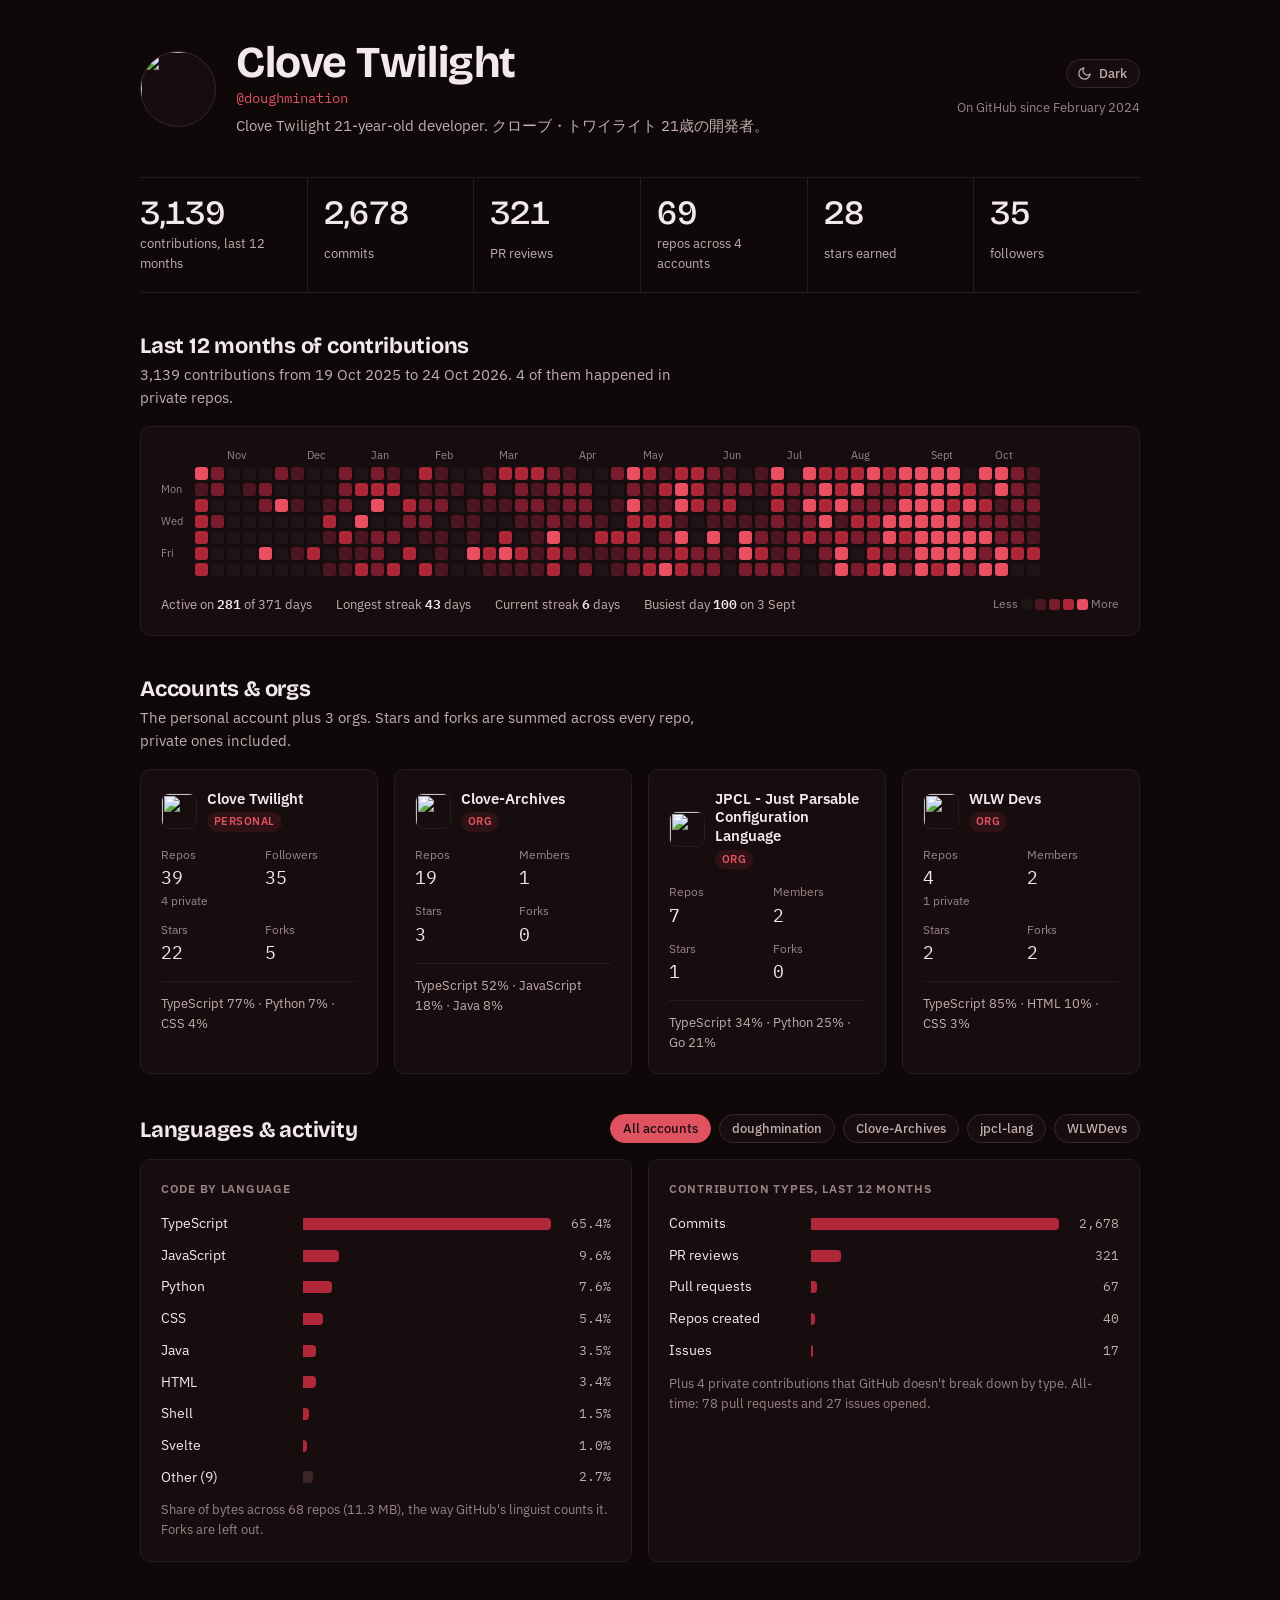
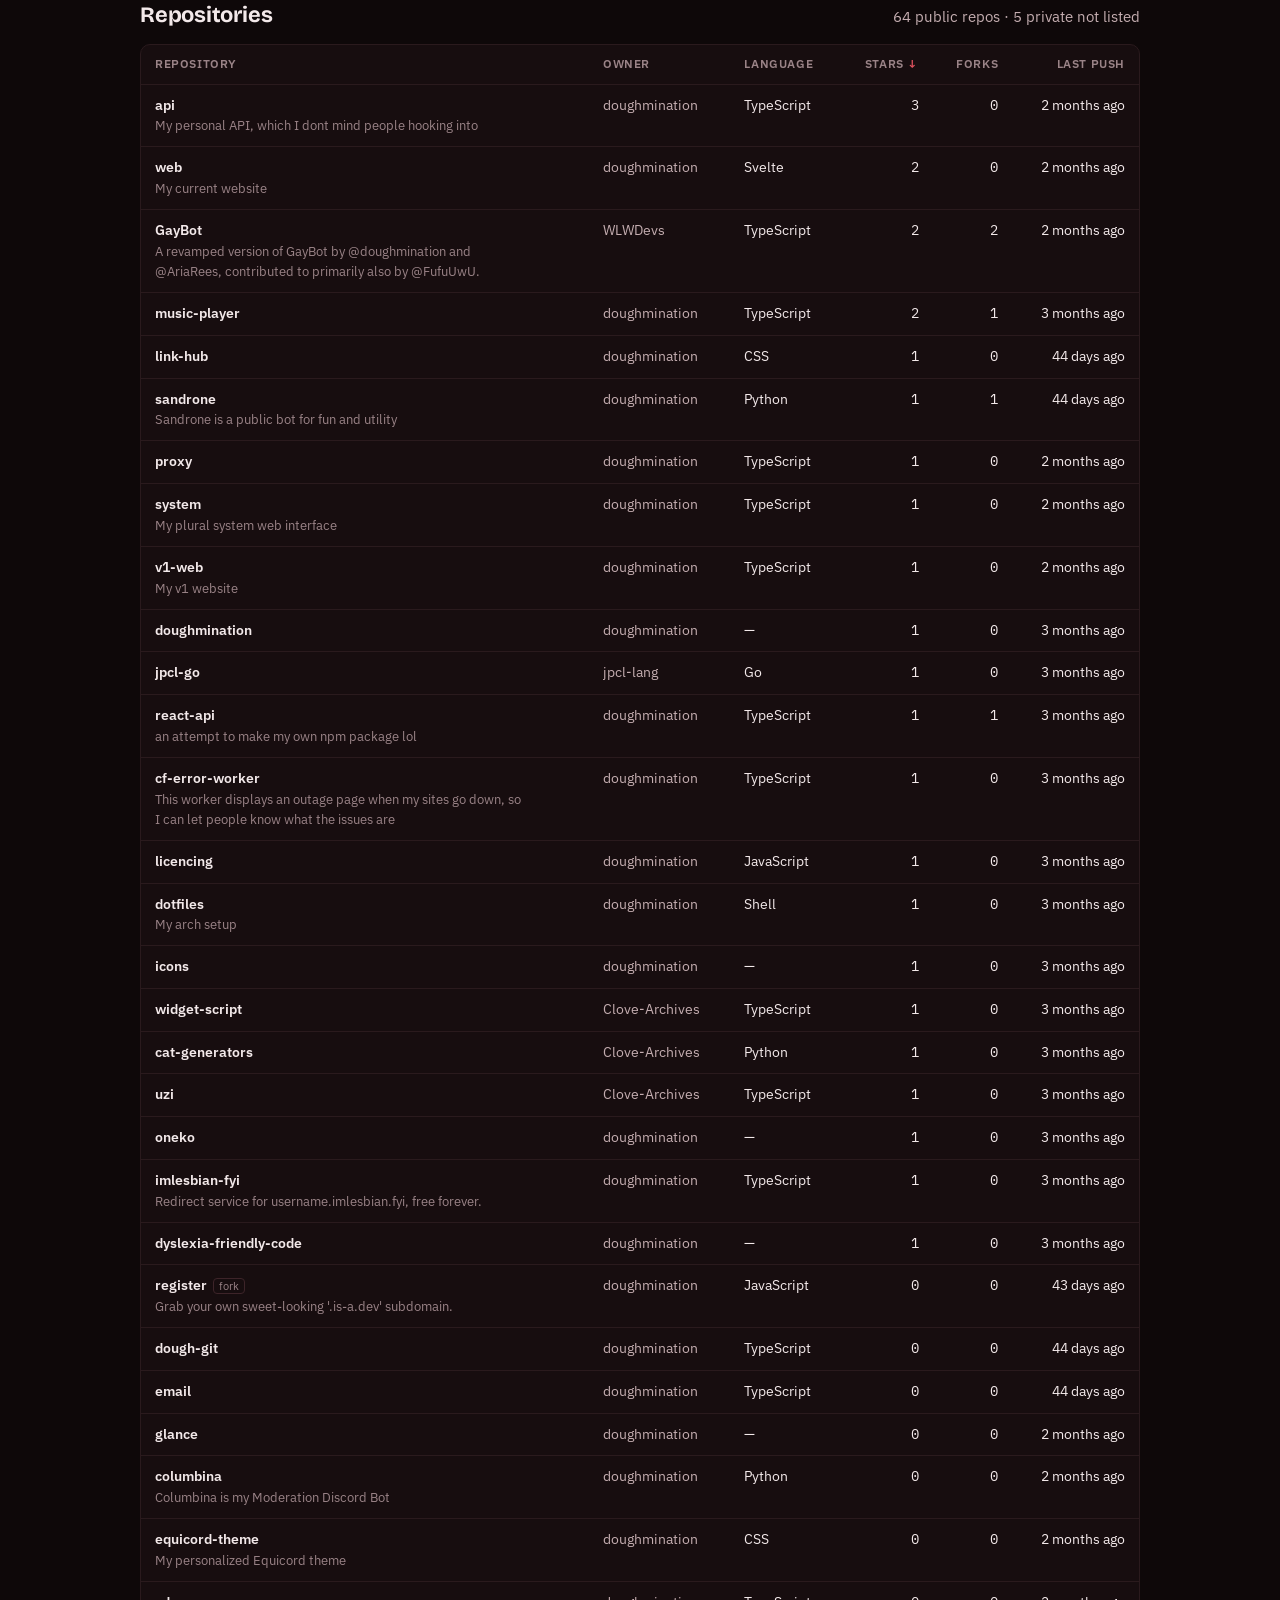
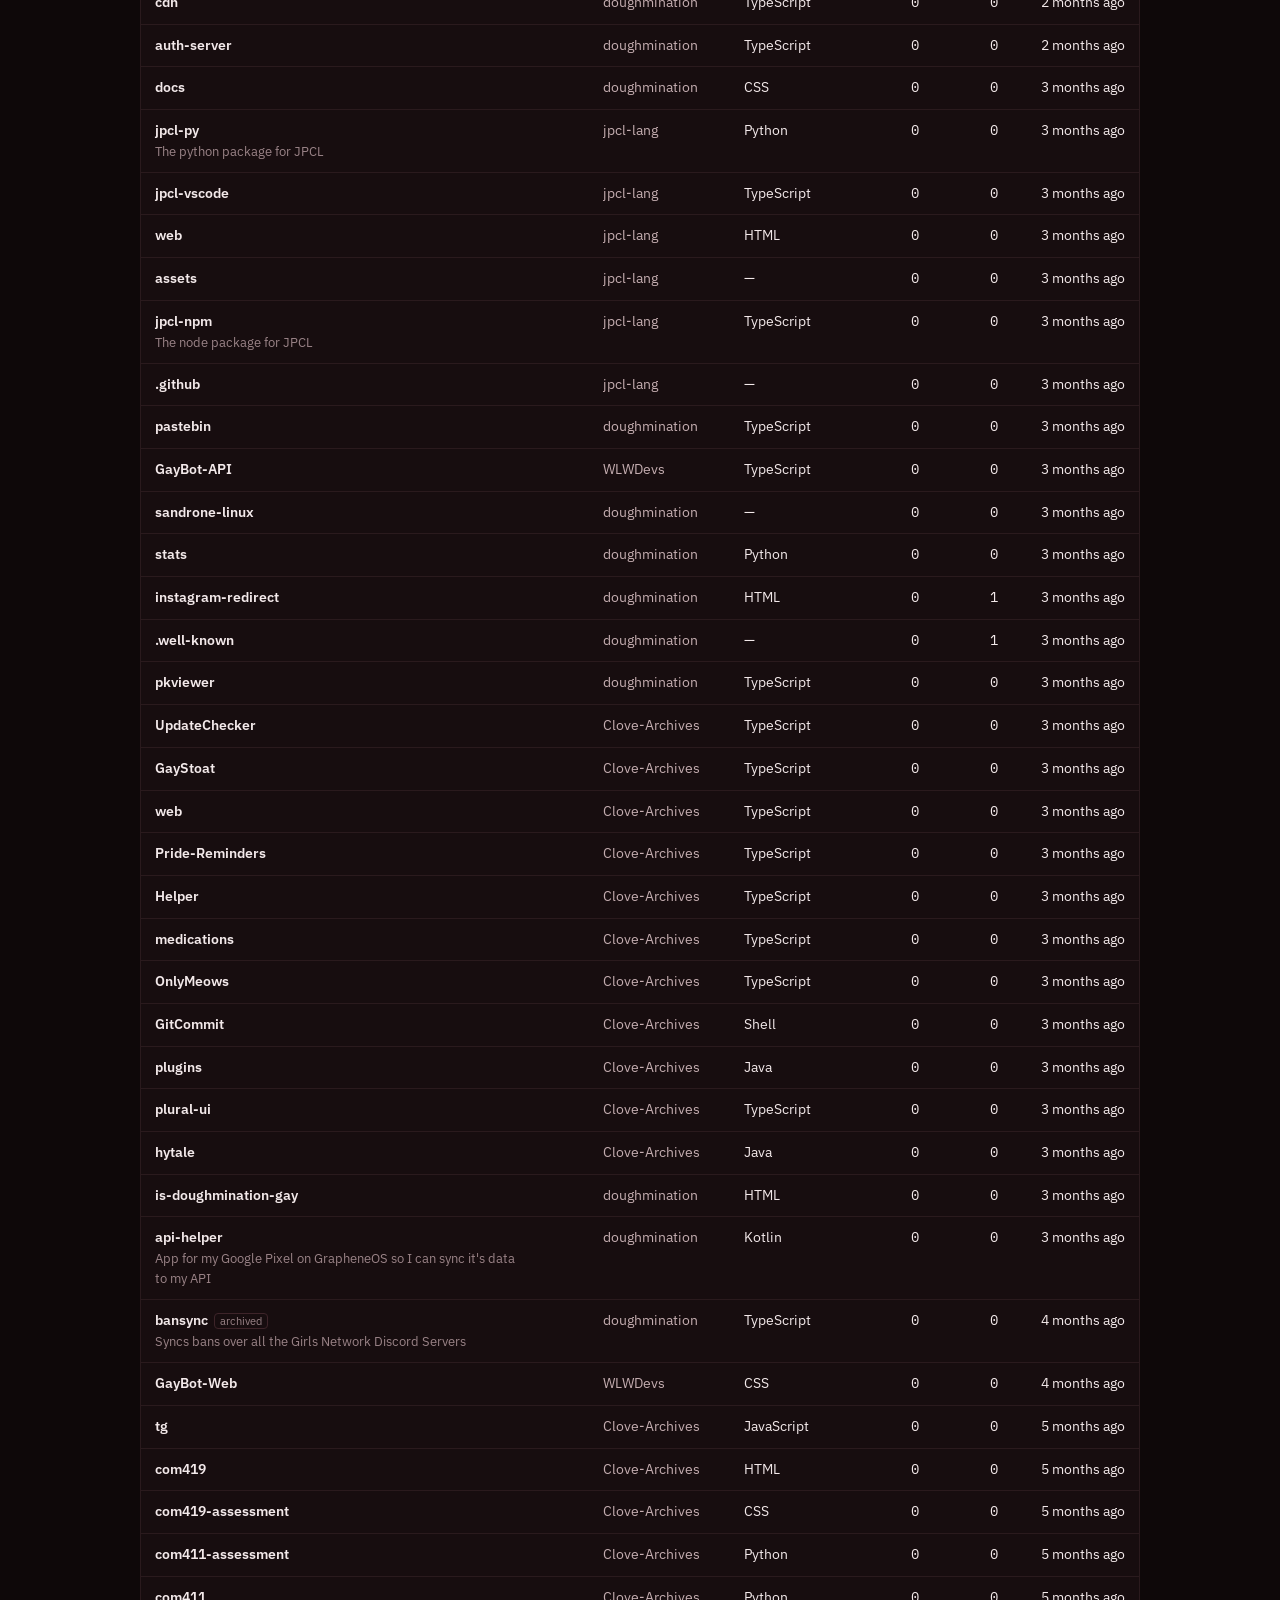
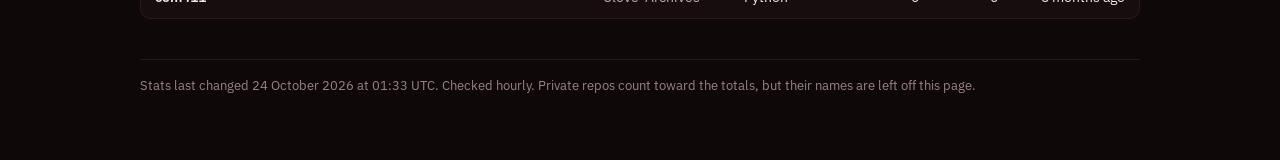
==== commit 7e458671: "Update stats" ====
--- a/site/index.html
+++ b/site/index.html
@@ -95,7 +95,7 @@
 <div id="tip" hidden></div>
 
 <script>
-const D={"user":{"login":"doughmination","name":"Clove Twilight","avatar":"https://avatars.githubusercontent.com/u/158981303?u=54f1def390969d31d32ac333e600e6ceada632ac&v=4","bio":"Clove Twilight\r\n21-year-old developer.\r\n\r\nクローブ・トワイライト\r\n21歳の開発者。","created":"2024-02-05T02:39:25Z","url":"https://github.com/doughmination","followers":35,"following":11,"prs":78,"issues":27,"contrib":{"commits":2678,"prs":67,"issues":17,"reviews":321,"repos":40,"private":4,"total":3139},"days":[["2025-10-19",22],["2025-10-20",1],["2025-10-21",14],["2025-10-22",14],["2025-10-23",10],["2025-10-24",13],["2025-10-25",8],["2025-10-26",7],["2025-10-27",5],["2025-10-28",0],["2025-10-29",4],["2025-10-30",0],["2025-10-31",0],["2025-11-01",0],["2025-11-02",0],["2025-11-03",0],["2025-11-04",0],["2025-11-05",0],["2025-11-06",0],["2025-11-07",0],["2025-11-08",0],["2025-11-09",0],["2025-11-10",3],["2025-11-11",0],["2025-11-12",0],["2025-11-13",0],["2025-11-14",0],["2025-11-15",0],["2025-11-16",0],["2025-11-17",7],["2025-11-18",5],["2025-11-19",0],["2025-11-20",0],["2025-11-21",16],["2025-11-22",0],["2025-11-23",6],["2025-11-24",0],["2025-11-25",15],["2025-11-26",0],["2025-11-27",0],["2025-11-28",0],["2025-11-29",0],["2025-11-30",3],["2025-12-01",0],["2025-12-02",1],["2025-12-03",0],["2025-12-04",0],["2025-12-05",1],["2025-12-06",0],["2025-12-07",0],["2025-12-08",0],["2025-12-09",0],["2025-12-10",0],["2025-12-11",0],["2025-12-12",9],["2025-12-13",0],["2025-12-14",0],["2025-12-15",0],["2025-12-16",1],["2025-12-17",11],["2025-12-18",1],["2025-12-19",0],["2025-12-20",1],["2025-12-21",7],["2025-12-22",6],["2025-12-23",7],["2025-12-24",0],["2025-12-25",12],["2025-12-26",1],["2025-12-27",2],["2025-12-28",0],["2025-12-29",9],["2025-12-30",0],["2025-12-31",18],["2026-01-01",3],["2026-01-02",2],["2026-01-03",10],["2026-01-04",7],["2026-01-05",10],["2026-01-06",15],["2026-01-07",0],["2026-01-08",4],["2026-01-09",4],["2026-01-10",7],["2026-01-11",1],["2026-01-12",8],["2026-01-13",0],["2026-01-14",0],["2026-01-15",4],["2026-01-16",0],["2026-01-17",8],["2026-01-18",0],["2026-01-19",0],["2026-01-20",8],["2026-01-21",4],["2026-01-22",0],["2026-01-23",14],["2026-01-24",0],["2026-01-25",9],["2026-01-26",1],["2026-01-27",4],["2026-01-28",7],["2026-01-29",2],["2026-01-30",0],["2026-01-31",12],["2026-02-01",1],["2026-02-02",3],["2026-02-03",4],["2026-02-04",0],["2026-02-05",1],["2026-02-06",1],["2026-02-07",1],["2026-02-08",0],["2026-02-09",1],["2026-02-10",0],["2026-02-11",2],["2026-02-12",0],["2026-02-13",0],["2026-02-14",0],["2026-02-15",0],["2026-02-16",0],["2026-02-17",1],["2026-02-18",1],["2026-02-19",1],["2026-02-20",17],["2026-02-21",0],["2026-02-22",2],["2026-02-23",6],["2026-02-24",1],["2026-02-25",0],["2026-02-26",0],["2026-02-27",8],["2026-02-28",1],["2026-03-01",11],["2026-03-02",0],["2026-03-03",1],["2026-03-04",0],["2026-03-05",8],["2026-03-06",15],["2026-03-07",2],["2026-03-08",12],["2026-03-09",6],["2026-03-10",4],["2026-03-11",1],["2026-03-12",0],["2026-03-13",11],["2026-03-14",2],["2026-03-15",13],["2026-03-16",1],["2026-03-17",4],["2026-03-18",1],["2026-03-19",2],["2026-03-20",1],["2026-03-21",1],["2026-03-22",4],["2026-03-23",4],["2026-03-24",3],["2026-03-25",6],["2026-03-26",23],["2026-03-27",11],["2026-03-28",11],["2026-03-29",1],["2026-03-30",4],["2026-03-31",6],["2026-04-01",3],["2026-04-02",0],["2026-04-03",5],["2026-04-04",0],["2026-04-05",0],["2026-04-06",4],["2026-04-07",6],["2026-04-08",5],["2026-04-09",0],["2026-04-10",2],["2026-04-11",6],["2026-04-12",0],["2026-04-13",0],["2026-04-14",0],["2026-04-15",1],["2026-04-16",10],["2026-04-17",3],["2026-04-18",0],["2026-04-19",7],["2026-04-20",0],["2026-04-21",3],["2026-04-22",0],["2026-04-23",9],["2026-04-24",3],["2026-04-25",2],["2026-04-26",15],["2026-04-27",4],["2026-04-28",28],["2026-04-29",14],["2026-04-30",14],["2026-05-01",7],["2026-05-02",7],["2026-05-03",13],["2026-05-04",2],["2026-05-05",3],["2026-05-06",11],["2026-05-07",0],["2026-05-08",4],["2026-05-09",8],["2026-05-10",1],["2026-05-11",10],["2026-05-12",2],["2026-05-13",9],["2026-05-14",6],["2026-05-15",5],["2026-05-16",18],["2026-05-17",11],["2026-05-18",18],["2026-05-19",20],["2026-05-20",2],["2026-05-21",15],["2026-05-22",11],["2026-05-23",8],["2026-05-24",11],["2026-05-25",14],["2026-05-26",10],["2026-05-27",0],["2026-05-28",0],["2026-05-29",4],["2026-05-30",6],["2026-05-31",5],["2026-06-01",3],["2026-06-02",5],["2026-06-03",3],["2026-06-04",24],["2026-06-05",6],["2026-06-06",7],["2026-06-07",1],["2026-06-08",5],["2026-06-09",12],["2026-06-10",3],["2026-06-11",0],["2026-06-12",2],["2026-06-13",0],["2026-06-14",0],["2026-06-15",4],["2026-06-16",0],["2026-06-17",2],["2026-06-18",25],["2026-06-19",37],["2026-06-20",7],["2026-06-21",1],["2026-06-22",1],["2026-06-23",0],["2026-06-24",2],["2026-06-25",7],["2026-06-26",9],["2026-06-27",6],["2026-06-28",16],["2026-06-29",11],["2026-06-30",9],["2026-07-01",4],["2026-07-02",2],["2026-07-03",2],["2026-07-04",6],["2026-07-05",0],["2026-07-06",4],["2026-07-07",1],["2026-07-08",1],["2026-07-09",5],["2026-07-10",4],["2026-07-11",2],["2026-07-12",17],["2026-07-13",6],["2026-07-14",20],["2026-07-15",4],["2026-07-16",11],["2026-07-17",0],["2026-07-18",0],["2026-07-19",11],["2026-07-20",32],["2026-07-21",9],["2026-07-22",22],["2026-07-23",5],["2026-07-24",7],["2026-07-25",3],["2026-07-26",9],["2026-07-27",14],["2026-07-28",58],["2026-07-29",2],["2026-07-30",13],["2026-07-31",39],["2026-08-01",17],["2026-08-02",10],["2026-08-03",25],["2026-08-04",6],["2026-08-05",12],["2026-08-06",4],["2026-08-07",0],["2026-08-08",7],["2026-08-09",34],["2026-08-10",6],["2026-08-11",5],["2026-08-12",9],["2026-08-13",6],["2026-08-14",14],["2026-08-15",14],["2026-08-16",8],["2026-08-17",4],["2026-08-18",6],["2026-08-19",19],["2026-08-20",72],["2026-08-21",6],["2026-08-22",26],["2026-08-23",21],["2026-08-24",9],["2026-08-25",21],["2026-08-26",20],["2026-08-27",12],["2026-08-28",7],["2026-08-29",7],["2026-08-30",25],["2026-08-31",34],["2026-09-01",20],["2026-09-02",43],["2026-09-03",100],["2026-09-04",36],["2026-09-05",47],["2026-09-06",36],["2026-09-07",63],["2026-09-08",24],["2026-09-09",29],["2026-09-10",42],["2026-09-11",34],["2026-09-12",10],["2026-09-13",18],["2026-09-14",20],["2026-09-15",11],["2026-09-16",27],["2026-09-17",49],["2026-09-18",15],["2026-09-19",19],["2026-09-20",0],["2026-09-21",12],["2026-09-22",59],["2026-09-23",7],["2026-09-24",24],["2026-09-25",19],["2026-09-26",4],["2026-09-27",30],["2026-09-28",1],["2026-09-29",9],["2026-09-30",6],["2026-10-01",20],["2026-10-02",7],["2026-10-03",63],["2026-10-04",55],["2026-10-05",31],["2026-10-06",1],["2026-10-07",7],["2026-10-08",4],["2026-10-09",57],["2026-10-10",48],["2026-10-11",5],["2026-10-12",4],["2026-10-13",5],["2026-10-14",1],["2026-10-15",7],["2026-10-16",8],["2026-10-17",0],["2026-10-18",1],["2026-10-19",3],["2026-10-20",7],["2026-10-21",1],["2026-10-22",2],["2026-10-23",11]]},"accounts":[{"kind":"user","login":"doughmination","name":"Clove Twilight","url":"https://github.com/doughmination","avatar":"https://avatars.githubusercontent.com/u/158981303?u=54f1def390969d31d32ac333e600e6ceada632ac&v=4","members":null,"repoTotal":39,"repos":[{"owner":"doughmination","name":"api","url":"https://github.com/doughmination/api","desc":"My personal API, which I dont mind people hooking into","pushed":"2026-10-16T16:32:00Z","private":false,"fork":false,"archived":false,"stars":3,"forks":0,"lang":"TypeScript","langs":{"JavaScript":1663,"TypeScript":391910}},{"owner":"doughmination","name":"web","url":"https://github.com/doughmination/web","desc":"My current website","pushed":"2026-10-18T16:24:12Z","private":false,"fork":false,"archived":false,"stars":2,"forks":0,"lang":"Svelte","langs":{"JavaScript":1654,"HTML":391,"TypeScript":39813,"Svelte":110867,"CSS":57381,"Shell":186}},{"owner":"doughmination","name":"music-player","url":"https://github.com/doughmination/music-player","desc":null,"pushed":"2026-09-04T15:55:31Z","private":false,"fork":false,"archived":false,"stars":2,"forks":1,"lang":"TypeScript","langs":{"Dockerfile":2185,"TypeScript":327710,"HTML":1892,"CSS":30284,"Kotlin":19834,"Shell":6097}},{"owner":"doughmination","name":"proxy","url":"https://github.com/doughmination/proxy","desc":null,"pushed":"2026-10-19T11:39:46Z","private":false,"fork":false,"archived":false,"stars":1,"forks":0,"lang":"TypeScript","langs":{"TypeScript":17788}},{"owner":"doughmination","name":"sandrone","url":"https://github.com/doughmination/sandrone","desc":"Sandrone is a public bot for fun and utility","pushed":"2026-10-22T06:07:12Z","private":false,"fork":false,"archived":false,"stars":1,"forks":1,"lang":"Python","langs":{"Python":319087,"HTML":53394,"CSS":9806,"Shell":756,"JavaScript":4011}},{"owner":"doughmination","name":"system","url":"https://github.com/doughmination/system","desc":"My plural system web interface","pushed":"2026-10-11T21:50:23Z","private":false,"fork":false,"archived":false,"stars":1,"forks":0,"lang":"TypeScript","langs":{"TypeScript":343060}},{"owner":"doughmination","name":"link-hub","url":"https://github.com/doughmination/link-hub","desc":null,"pushed":"2026-10-23T04:02:37Z","private":false,"fork":false,"archived":false,"stars":1,"forks":0,"lang":"CSS","langs":{"JavaScript":1635,"TypeScript":5920,"HTML":331,"Svelte":4774,"CSS":7722}},{"owner":"doughmination","name":"v1-web","url":"https://github.com/doughmination/v1-web","desc":"My v1 website","pushed":"2026-09-25T22:52:36Z","private":false,"fork":false,"archived":false,"stars":1,"forks":0,"lang":"TypeScript","langs":{"TypeScript":686066,"CSS":8889}},{"owner":"doughmination","name":"imlesbian-fyi","url":"https://github.com/doughmination/imlesbian-fyi","desc":"Redirect service for username.imlesbian.fyi, free forever.","pushed":"2026-09-04T12:05:39Z","private":false,"fork":false,"archived":false,"stars":1,"forks":0,"lang":"TypeScript","langs":{"Dockerfile":1925,"Shell":119,"TypeScript":78732,"CSS":840,"JavaScript":289}},{"owner":"doughmination","name":"dyslexia-friendly-code","url":"https://github.com/doughmination/dyslexia-friendly-code","desc":null,"pushed":"2026-09-04T12:05:38Z","private":false,"fork":false,"archived":false,"stars":1,"forks":0,"lang":null,"langs":{}},{"owner":"doughmination","name":"react-api","url":"https://github.com/doughmination/react-api","desc":"an attempt to make my own npm package lol","pushed":"2026-09-18T15:07:28Z","private":false,"fork":false,"archived":false,"stars":1,"forks":1,"lang":"TypeScript","langs":{"TypeScript":135406}},{"owner":"doughmination","name":null,"url":null,"desc":null,"pushed":null,"private":true,"fork":false,"archived":false,"stars":1,"forks":0,"lang":null,"langs":{}},{"owner":"doughmination","name":"oneko","url":"https://github.com/doughmination/oneko","desc":null,"pushed":"2026-09-04T12:05:45Z","private":false,"fork":false,"archived":false,"stars":1,"forks":0,"lang":null,"langs":{}},{"owner":"doughmination","name":"icons","url":"https://github.com/doughmination/icons","desc":null,"pushed":"2026-09-07T07:13:30Z","private":false,"fork":false,"archived":false,"stars":1,"forks":0,"lang":null,"langs":{}},{"owner":"doughmination","name":"doughmination","url":"https://github.com/doughmination/doughmination","desc":null,"pushed":"2026-09-19T18:59:45Z","private":false,"fork":false,"archived":false,"stars":1,"forks":0,"lang":null,"langs":{}},{"owner":"doughmination","name":"licencing","url":"https://github.com/doughmination/licencing","desc":null,"pushed":"2026-09-16T09:14:53Z","private":false,"fork":false,"archived":false,"stars":1,"forks":0,"lang":"JavaScript","langs":{"JavaScript":6268,"Shell":5503}},{"owner":"doughmination","name":"dotfiles","url":"https://github.com/doughmination/dotfiles","desc":"My arch setup","pushed":"2026-09-14T13:49:42Z","private":false,"fork":false,"archived":false,"stars":1,"forks":0,"lang":"Shell","langs":{"Shell":137338,"GLSL":12885,"CSS":18402,"Lua":59747,"QML":27002}},{"owner":"doughmination","name":"cf-error-worker","url":"https://github.com/doughmination/cf-error-worker","desc":"This worker displays an outage page when my sites go down, so I can let people know what the issues are","pushed":"2026-09-16T10:40:36Z","private":false,"fork":false,"archived":false,"stars":1,"forks":0,"lang":"TypeScript","langs":{"TypeScript":16589}},{"owner":"doughmination","name":"register","url":"https://github.com/doughmination/register","desc":"Grab your own sweet-looking '.is-a.dev' subdomain.","pushed":"2026-10-23T06:31:49Z","private":false,"fork":true,"archived":false,"stars":0,"forks":0,"lang":"JavaScript","langs":{"JavaScript":45189}},{"owner":"doughmination","name":"glance","url":"https://github.com/doughmination/glance","desc":null,"pushed":"2026-10-20T13:37:51Z","private":false,"fork":false,"archived":false,"stars":0,"forks":0,"lang":null,"langs":{}},{"owner":"doughmination","name":"cdn","url":"https://github.com/doughmination/cdn","desc":null,"pushed":"2026-10-01T06:43:42Z","private":false,"fork":false,"archived":false,"stars":0,"forks":0,"lang":"TypeScript","langs":{"HTML":3756,"JavaScript":14331,"CSS":5846,"TypeScript":22487}},{"owner":"doughmination","name":"pastebin","url":"https://github.com/doughmination/pastebin","desc":null,"pushed":"2026-09-19T00:05:48Z","private":false,"fork":false,"archived":false,"stars":0,"forks":0,"lang":"TypeScript","langs":{"Dockerfile":951,"JavaScript":5729,"CSS":12243,"TypeScript":87343}},{"owner":"doughmination","name":"auth-server","url":"https://github.com/doughmination/auth-server","desc":null,"pushed":"2026-09-21T20:25:04Z","private":false,"fork":false,"archived":false,"stars":0,"forks":0,"lang":"TypeScript","langs":{"JavaScript":7514,"CSS":9596,"TypeScript":191187}},{"owner":"doughmination","name":"sandrone-linux","url":"https://github.com/doughmination/sandrone-linux","desc":null,"pushed":"2026-09-13T23:44:57Z","private":false,"fork":false,"archived":false,"stars":0,"forks":0,"lang":null,"langs":{}},{"owner":"doughmination","name":"stats","url":"https://github.com/doughmination/stats","desc":null,"pushed":"2026-09-13T23:42:37Z","private":false,"fork":false,"archived":false,"stars":0,"forks":0,"lang":"Python","langs":{"Python":9512}},{"owner":"doughmination","name":"columbina","url":"https://github.com/doughmination/columbina","desc":"Columbina is my Moderation Discord Bot","pushed":"2026-10-09T17:44:41Z","private":false,"fork":false,"archived":false,"stars":0,"forks":0,"lang":"Python","langs":{"Python":65848,"Shell":485}},{"owner":"doughmination","name":null,"url":null,"desc":null,"pushed":null,"private":true,"fork":false,"archived":false,"stars":0,"forks":0,"lang":null,"langs":{}},{"owner":"doughmination","name":null,"url":null,"desc":null,"pushed":null,"private":true,"fork":false,"archived":false,"stars":0,"forks":0,"lang":"Shell","langs":{"Shell":641}},{"owner":"doughmination","name":"instagram-redirect","url":"https://github.com/doughmination/instagram-redirect","desc":null,"pushed":"2026-09-08T01:18:43Z","private":false,"fork":false,"archived":false,"stars":0,"forks":1,"lang":"HTML","langs":{"HTML":413}},{"owner":"doughmination","name":".well-known","url":"https://github.com/doughmination/.well-known","desc":null,"pushed":"2026-09-08T01:06:27Z","private":false,"fork":false,"archived":false,"stars":0,"forks":1,"lang":null,"langs":{}},{"owner":"doughmination","name":"pkviewer","url":"https://github.com/doughmination/pkviewer","desc":null,"pushed":"2026-09-07T07:05:29Z","private":false,"fork":false,"archived":false,"stars":0,"forks":0,"lang":"TypeScript","langs":{"TypeScript":731083,"CSS":38302,"Shell":2373,"Dockerfile":5041}},{"owner":"doughmination","name":"docs","url":"https://github.com/doughmination/docs","desc":null,"pushed":"2026-09-19T19:02:56Z","private":false,"fork":false,"archived":false,"stars":0,"forks":0,"lang":"CSS","langs":{"HTML":1103,"CSS":9411}},{"owner":"doughmination","name":"equicord-theme","url":"https://github.com/doughmination/equicord-theme","desc":"My personalized Equicord theme","pushed":"2026-10-02T23:19:42Z","private":false,"fork":false,"archived":false,"stars":0,"forks":0,"lang":"CSS","langs":{"CSS":4547,"HTML":4307}},{"owner":"doughmination","name":"email","url":"https://github.com/doughmination/email","desc":null,"pushed":"2026-10-22T21:04:45Z","private":false,"fork":false,"archived":false,"stars":0,"forks":0,"lang":"TypeScript","langs":{"TypeScript":73714,"JavaScript":45831,"HTML":9050,"CSS":22385}},{"owner":"doughmination","name":"is-doughmination-gay","url":"https://github.com/doughmination/is-doughmination-gay","desc":null,"pushed":"2026-09-04T12:06:19Z","private":false,"fork":false,"archived":false,"stars":0,"forks":0,"lang":"HTML","langs":{"HTML":2235,"CSS":1738,"JavaScript":701}},{"owner":"doughmination","name":"dough-git","url":"https://github.com/doughmination/dough-git","desc":null,"pushed":"2026-10-22T21:34:23Z","private":false,"fork":false,"archived":false,"stars":0,"forks":0,"lang":"TypeScript","langs":{"Dockerfile":737,"JavaScript":90728,"TypeScript":172701,"CSS":12302}},{"owner":"doughmination","name":"api-helper","url":"https://github.com/doughmination/api-helper","desc":"App for my Google Pixel on GrapheneOS so I can sync it's data to my API","pushed":"2026-09-04T12:05:43Z","private":false,"fork":false,"archived":false,"stars":0,"forks":0,"lang":"Kotlin","langs":{"Kotlin":29299}},{"owner":"doughmination","name":null,"url":null,"desc":null,"pushed":null,"private":true,"fork":false,"archived":false,"stars":0,"forks":0,"lang":"TypeScript","langs":{"Dockerfile":513,"TypeScript":1206820,"JavaScript":19769,"Shell":807,"CSS":3040}},{"owner":"doughmination","name":"bansync","url":"https://github.com/doughmination/bansync","desc":"Syncs bans over all the Girls Network Discord Servers","pushed":"2026-08-15T01:03:14Z","private":false,"fork":false,"archived":true,"stars":0,"forks":0,"lang":"TypeScript","langs":{"Dockerfile":280,"TypeScript":38460,"JavaScript":2697}}]},{"kind":"org","login":"Clove-Archives","name":"Clove-Archives","url":"https://github.com/Clove-Archives","avatar":"https://avatars.githubusercontent.com/u/306896939?v=4","desc":null,"members":1,"repoTotal":19,"repos":[{"owner":"Clove-Archives","name":"uzi","url":"https://github.com/Clove-Archives/uzi","desc":null,"pushed":"2026-09-04T12:06:28Z","private":false,"fork":false,"archived":false,"stars":1,"forks":0,"lang":"TypeScript","langs":{"Dockerfile":345,"TypeScript":13858,"Shell":143}},{"owner":"Clove-Archives","name":"cat-generators","url":"https://github.com/Clove-Archives/cat-generators","desc":null,"pushed":"2026-09-04T12:06:31Z","private":false,"fork":false,"archived":false,"stars":1,"forks":0,"lang":"Python","langs":{"Python":13918}},{"owner":"Clove-Archives","name":"widget-script","url":"https://github.com/Clove-Archives/widget-script","desc":null,"pushed":"2026-09-04T12:06:32Z","private":false,"fork":false,"archived":false,"stars":1,"forks":0,"lang":"TypeScript","langs":{"TypeScript":2449}},{"owner":"Clove-Archives","name":"hytale","url":"https://github.com/Clove-Archives/hytale","desc":null,"pushed":"2026-09-04T12:06:37Z","private":false,"fork":false,"archived":false,"stars":0,"forks":0,"lang":"Java","langs":{"Java":15321}},{"owner":"Clove-Archives","name":"plural-ui","url":"https://github.com/Clove-Archives/plural-ui","desc":null,"pushed":"2026-09-04T12:06:38Z","private":false,"fork":false,"archived":false,"stars":0,"forks":0,"lang":"TypeScript","langs":{"Dockerfile":920,"TypeScript":175996,"HTML":4856,"CSS":4586}},{"owner":"Clove-Archives","name":"plugins","url":"https://github.com/Clove-Archives/plugins","desc":null,"pushed":"2026-09-04T12:06:40Z","private":false,"fork":false,"archived":false,"stars":0,"forks":0,"lang":"Java","langs":{"Java":384685}},{"owner":"Clove-Archives","name":"OnlyMeows","url":"https://github.com/Clove-Archives/OnlyMeows","desc":null,"pushed":"2026-09-04T12:06:44Z","private":false,"fork":false,"archived":false,"stars":0,"forks":0,"lang":"TypeScript","langs":{"Dockerfile":363,"TypeScript":13653}},{"owner":"Clove-Archives","name":"medications","url":"https://github.com/Clove-Archives/medications","desc":null,"pushed":"2026-09-04T12:06:46Z","private":false,"fork":false,"archived":false,"stars":0,"forks":0,"lang":"TypeScript","langs":{"Dockerfile":1637,"TypeScript":214631,"HTML":2364,"JavaScript":1548,"CSS":1481}},{"owner":"Clove-Archives","name":"Helper","url":"https://github.com/Clove-Archives/Helper","desc":null,"pushed":"2026-09-04T12:06:48Z","private":false,"fork":false,"archived":false,"stars":0,"forks":0,"lang":"TypeScript","langs":{"Dockerfile":510,"TypeScript":351675,"Shell":7039}},{"owner":"Clove-Archives","name":"Pride-Reminders","url":"https://github.com/Clove-Archives/Pride-Reminders","desc":null,"pushed":"2026-09-04T12:06:49Z","private":false,"fork":false,"archived":false,"stars":0,"forks":0,"lang":"TypeScript","langs":{"Dockerfile":973,"TypeScript":35062}},{"owner":"Clove-Archives","name":"web","url":"https://github.com/Clove-Archives/web","desc":null,"pushed":"2026-09-04T12:06:51Z","private":false,"fork":false,"archived":false,"stars":0,"forks":0,"lang":"TypeScript","langs":{"Dockerfile":9595,"JavaScript":281943,"HTML":84065,"CSS":145937,"TypeScript":1587812,"Python":290178}},{"owner":"Clove-Archives","name":"GitCommit","url":"https://github.com/Clove-Archives/GitCommit","desc":null,"pushed":"2026-09-04T12:06:42Z","private":false,"fork":false,"archived":false,"stars":0,"forks":0,"lang":"Shell","langs":{"Shell":4466,"Batchfile":77,"PowerShell":3269}},{"owner":"Clove-Archives","name":"GayStoat","url":"https://github.com/Clove-Archives/GayStoat","desc":null,"pushed":"2026-09-04T12:06:54Z","private":false,"fork":false,"archived":false,"stars":0,"forks":0,"lang":"TypeScript","langs":{"Dockerfile":607,"TypeScript":24779}},{"owner":"Clove-Archives","name":"tg","url":"https://github.com/Clove-Archives/tg","desc":null,"pushed":"2026-07-19T22:32:49Z","private":false,"fork":false,"archived":false,"stars":0,"forks":0,"lang":"JavaScript","langs":{"JavaScript":503903,"Shell":417,"CSS":41705,"HTML":54333}},{"owner":"Clove-Archives","name":"UpdateChecker","url":"https://github.com/Clove-Archives/UpdateChecker","desc":null,"pushed":"2026-09-04T12:06:55Z","private":false,"fork":false,"archived":false,"stars":0,"forks":0,"lang":"TypeScript","langs":{"Dockerfile":345,"TypeScript":21286,"Shell":143}},{"owner":"Clove-Archives","name":"com419","url":"https://github.com/Clove-Archives/com419","desc":null,"pushed":"2026-07-19T21:08:36Z","private":false,"fork":false,"archived":false,"stars":0,"forks":0,"lang":"HTML","langs":{"CSS":37976,"HTML":82768,"JavaScript":12367}},{"owner":"Clove-Archives","name":"com419-assessment","url":"https://github.com/Clove-Archives/com419-assessment","desc":null,"pushed":"2026-07-19T21:08:30Z","private":false,"fork":false,"archived":false,"stars":0,"forks":0,"lang":"CSS","langs":{"Dockerfile":303,"JavaScript":72618,"CSS":91170,"EJS":42323}},{"owner":"Clove-Archives","name":"com411-assessment","url":"https://github.com/Clove-Archives/com411-assessment","desc":null,"pushed":"2026-07-19T21:07:42Z","private":false,"fork":false,"archived":false,"stars":0,"forks":0,"lang":"Python","langs":{"Python":28183}},{"owner":"Clove-Archives","name":"com411","url":"https://github.com/Clove-Archives/com411","desc":null,"pushed":"2026-07-19T21:07:07Z","private":false,"fork":false,"archived":false,"stars":0,"forks":0,"lang":"Python","langs":{"PowerShell":3039,"Python":45637}}]},{"kind":"org","login":"jpcl-lang","name":"JPCL - Just Parsable Configuration Language","url":"https://github.com/jpcl-lang","avatar":"https://avatars.githubusercontent.com/u/328590022?v=4","desc":"A simple, human-editable data format combining TOML-style sections with JSON-style nesting.","members":2,"repoTotal":7,"repos":[{"owner":"jpcl-lang","name":"jpcl-go","url":"https://github.com/jpcl-lang/jpcl-go","desc":null,"pushed":"2026-09-19T16:10:13Z","private":false,"fork":false,"archived":false,"stars":1,"forks":0,"lang":"Go","langs":{"Go":75277}},{"owner":"jpcl-lang","name":"web","url":"https://github.com/jpcl-lang/web","desc":null,"pushed":"2026-09-19T16:18:53Z","private":false,"fork":false,"archived":false,"stars":0,"forks":0,"lang":"HTML","langs":{"HTML":43999,"CSS":20005,"JavaScript":3696,"Python":14638}},{"owner":"jpcl-lang","name":"jpcl-vscode","url":"https://github.com/jpcl-lang/jpcl-vscode","desc":null,"pushed":"2026-09-19T16:20:45Z","private":false,"fork":false,"archived":false,"stars":0,"forks":0,"lang":"TypeScript","langs":{"TypeScript":21517}},{"owner":"jpcl-lang","name":".github","url":"https://github.com/jpcl-lang/.github","desc":null,"pushed":"2026-09-19T15:49:40Z","private":false,"fork":false,"archived":false,"stars":0,"forks":0,"lang":null,"langs":{}},{"owner":"jpcl-lang","name":"assets","url":"https://github.com/jpcl-lang/assets","desc":null,"pushed":"2026-09-19T16:16:14Z","private":false,"fork":false,"archived":false,"stars":0,"forks":0,"lang":null,"langs":{}},{"owner":"jpcl-lang","name":"jpcl-npm","url":"https://github.com/jpcl-lang/jpcl-npm","desc":"The node package for JPCL","pushed":"2026-09-19T16:15:41Z","private":false,"fork":false,"archived":false,"stars":0,"forks":0,"lang":"TypeScript","langs":{"TypeScript":100436}},{"owner":"jpcl-lang","name":"jpcl-py","url":"https://github.com/jpcl-lang/jpcl-py","desc":"The python package for JPCL","pushed":"2026-09-19T16:25:20Z","private":false,"fork":false,"archived":false,"stars":0,"forks":0,"lang":"Python","langs":{"Python":74235}}]},{"kind":"org","login":"WLWDevs","name":"WLW Devs","url":"https://github.com/WLWDevs","avatar":"https://avatars.githubusercontent.com/u/328172463?v=4","desc":"","members":2,"repoTotal":4,"repos":[{"owner":"WLWDevs","name":"GayBot","url":"https://github.com/WLWDevs/GayBot","desc":"A revamped version of GayBot by @doughmination and @AriaRees, contributed to primarily also by @FufuUwU.","pushed":"2026-09-24T21:30:28Z","private":false,"fork":false,"archived":false,"stars":2,"forks":2,"lang":"TypeScript","langs":{"Dockerfile":1007,"TypeScript":207821,"HTML":21470,"JavaScript":4503}},{"owner":"WLWDevs","name":"GayBot-API","url":"https://github.com/WLWDevs/GayBot-API","desc":null,"pushed":"2026-09-14T17:34:15Z","private":false,"fork":false,"archived":false,"stars":0,"forks":0,"lang":"TypeScript","langs":{"TypeScript":2930}},{"owner":"WLWDevs","name":"GayBot-Web","url":"https://github.com/WLWDevs/GayBot-Web","desc":null,"pushed":"2026-08-03T23:54:34Z","private":false,"fork":false,"archived":false,"stars":0,"forks":0,"lang":"CSS","langs":{"CSS":11018,"HTML":9668}},{"owner":"WLWDevs","name":null,"url":null,"desc":null,"pushed":null,"private":true,"fork":false,"archived":true,"stars":0,"forks":0,"lang":"TypeScript","langs":{"TypeScript":66502,"Dockerfile":838}}]}],"updated":"2026-10-23T19:07:32Z"};
+const D={"user":{"login":"doughmination","name":"Clove Twilight","avatar":"https://avatars.githubusercontent.com/u/158981303?u=54f1def390969d31d32ac333e600e6ceada632ac&v=4","bio":"Clove Twilight\r\n21-year-old developer.\r\n\r\nクローブ・トワイライト\r\n21歳の開発者。","created":"2024-02-05T02:39:25Z","url":"https://github.com/doughmination","followers":35,"following":11,"prs":78,"issues":27,"contrib":{"commits":2678,"prs":67,"issues":17,"reviews":321,"repos":40,"private":4,"total":3139},"days":[["2025-10-19",22],["2025-10-20",1],["2025-10-21",14],["2025-10-22",14],["2025-10-23",10],["2025-10-24",13],["2025-10-25",8],["2025-10-26",7],["2025-10-27",5],["2025-10-28",0],["2025-10-29",4],["2025-10-30",0],["2025-10-31",0],["2025-11-01",0],["2025-11-02",0],["2025-11-03",0],["2025-11-04",0],["2025-11-05",0],["2025-11-06",0],["2025-11-07",0],["2025-11-08",0],["2025-11-09",0],["2025-11-10",3],["2025-11-11",0],["2025-11-12",0],["2025-11-13",0],["2025-11-14",0],["2025-11-15",0],["2025-11-16",0],["2025-11-17",7],["2025-11-18",5],["2025-11-19",0],["2025-11-20",0],["2025-11-21",16],["2025-11-22",0],["2025-11-23",6],["2025-11-24",0],["2025-11-25",15],["2025-11-26",0],["2025-11-27",0],["2025-11-28",0],["2025-11-29",0],["2025-11-30",3],["2025-12-01",0],["2025-12-02",1],["2025-12-03",0],["2025-12-04",0],["2025-12-05",1],["2025-12-06",0],["2025-12-07",0],["2025-12-08",0],["2025-12-09",0],["2025-12-10",0],["2025-12-11",0],["2025-12-12",9],["2025-12-13",0],["2025-12-14",0],["2025-12-15",0],["2025-12-16",1],["2025-12-17",11],["2025-12-18",1],["2025-12-19",0],["2025-12-20",1],["2025-12-21",7],["2025-12-22",6],["2025-12-23",7],["2025-12-24",0],["2025-12-25",12],["2025-12-26",1],["2025-12-27",2],["2025-12-28",0],["2025-12-29",9],["2025-12-30",0],["2025-12-31",18],["2026-01-01",3],["2026-01-02",2],["2026-01-03",10],["2026-01-04",7],["2026-01-05",10],["2026-01-06",15],["2026-01-07",0],["2026-01-08",4],["2026-01-09",4],["2026-01-10",7],["2026-01-11",1],["2026-01-12",8],["2026-01-13",0],["2026-01-14",0],["2026-01-15",4],["2026-01-16",0],["2026-01-17",8],["2026-01-18",0],["2026-01-19",0],["2026-01-20",8],["2026-01-21",4],["2026-01-22",0],["2026-01-23",14],["2026-01-24",0],["2026-01-25",9],["2026-01-26",1],["2026-01-27",4],["2026-01-28",7],["2026-01-29",2],["2026-01-30",0],["2026-01-31",12],["2026-02-01",1],["2026-02-02",3],["2026-02-03",4],["2026-02-04",0],["2026-02-05",1],["2026-02-06",1],["2026-02-07",1],["2026-02-08",0],["2026-02-09",1],["2026-02-10",0],["2026-02-11",2],["2026-02-12",0],["2026-02-13",0],["2026-02-14",0],["2026-02-15",0],["2026-02-16",0],["2026-02-17",1],["2026-02-18",1],["2026-02-19",1],["2026-02-20",17],["2026-02-21",0],["2026-02-22",2],["2026-02-23",6],["2026-02-24",1],["2026-02-25",0],["2026-02-26",0],["2026-02-27",8],["2026-02-28",1],["2026-03-01",11],["2026-03-02",0],["2026-03-03",1],["2026-03-04",0],["2026-03-05",8],["2026-03-06",15],["2026-03-07",2],["2026-03-08",12],["2026-03-09",6],["2026-03-10",4],["2026-03-11",1],["2026-03-12",0],["2026-03-13",11],["2026-03-14",2],["2026-03-15",13],["2026-03-16",1],["2026-03-17",4],["2026-03-18",1],["2026-03-19",2],["2026-03-20",1],["2026-03-21",1],["2026-03-22",4],["2026-03-23",4],["2026-03-24",3],["2026-03-25",6],["2026-03-26",23],["2026-03-27",11],["2026-03-28",11],["2026-03-29",1],["2026-03-30",4],["2026-03-31",6],["2026-04-01",3],["2026-04-02",0],["2026-04-03",5],["2026-04-04",0],["2026-04-05",0],["2026-04-06",4],["2026-04-07",6],["2026-04-08",5],["2026-04-09",0],["2026-04-10",2],["2026-04-11",6],["2026-04-12",0],["2026-04-13",0],["2026-04-14",0],["2026-04-15",1],["2026-04-16",10],["2026-04-17",3],["2026-04-18",0],["2026-04-19",7],["2026-04-20",0],["2026-04-21",3],["2026-04-22",0],["2026-04-23",9],["2026-04-24",3],["2026-04-25",2],["2026-04-26",15],["2026-04-27",4],["2026-04-28",28],["2026-04-29",14],["2026-04-30",14],["2026-05-01",7],["2026-05-02",7],["2026-05-03",13],["2026-05-04",2],["2026-05-05",3],["2026-05-06",11],["2026-05-07",0],["2026-05-08",4],["2026-05-09",8],["2026-05-10",1],["2026-05-11",10],["2026-05-12",2],["2026-05-13",9],["2026-05-14",6],["2026-05-15",5],["2026-05-16",18],["2026-05-17",11],["2026-05-18",18],["2026-05-19",20],["2026-05-20",2],["2026-05-21",15],["2026-05-22",11],["2026-05-23",8],["2026-05-24",11],["2026-05-25",14],["2026-05-26",10],["2026-05-27",0],["2026-05-28",0],["2026-05-29",4],["2026-05-30",6],["2026-05-31",5],["2026-06-01",3],["2026-06-02",5],["2026-06-03",3],["2026-06-04",24],["2026-06-05",6],["2026-06-06",7],["2026-06-07",1],["2026-06-08",5],["2026-06-09",12],["2026-06-10",3],["2026-06-11",0],["2026-06-12",2],["2026-06-13",0],["2026-06-14",0],["2026-06-15",4],["2026-06-16",0],["2026-06-17",2],["2026-06-18",25],["2026-06-19",37],["2026-06-20",7],["2026-06-21",1],["2026-06-22",1],["2026-06-23",0],["2026-06-24",2],["2026-06-25",7],["2026-06-26",9],["2026-06-27",6],["2026-06-28",16],["2026-06-29",11],["2026-06-30",9],["2026-07-01",4],["2026-07-02",2],["2026-07-03",2],["2026-07-04",6],["2026-07-05",0],["2026-07-06",4],["2026-07-07",1],["2026-07-08",1],["2026-07-09",5],["2026-07-10",4],["2026-07-11",2],["2026-07-12",17],["2026-07-13",6],["2026-07-14",20],["2026-07-15",4],["2026-07-16",11],["2026-07-17",0],["2026-07-18",0],["2026-07-19",11],["2026-07-20",32],["2026-07-21",9],["2026-07-22",22],["2026-07-23",5],["2026-07-24",7],["2026-07-25",3],["2026-07-26",9],["2026-07-27",14],["2026-07-28",58],["2026-07-29",2],["2026-07-30",13],["2026-07-31",39],["2026-08-01",17],["2026-08-02",10],["2026-08-03",25],["2026-08-04",6],["2026-08-05",12],["2026-08-06",4],["2026-08-07",0],["2026-08-08",7],["2026-08-09",34],["2026-08-10",6],["2026-08-11",5],["2026-08-12",9],["2026-08-13",6],["2026-08-14",14],["2026-08-15",14],["2026-08-16",8],["2026-08-17",4],["2026-08-18",6],["2026-08-19",19],["2026-08-20",72],["2026-08-21",6],["2026-08-22",26],["2026-08-23",21],["2026-08-24",9],["2026-08-25",21],["2026-08-26",20],["2026-08-27",12],["2026-08-28",7],["2026-08-29",7],["2026-08-30",25],["2026-08-31",34],["2026-09-01",20],["2026-09-02",43],["2026-09-03",100],["2026-09-04",36],["2026-09-05",47],["2026-09-06",36],["2026-09-07",63],["2026-09-08",24],["2026-09-09",29],["2026-09-10",42],["2026-09-11",34],["2026-09-12",10],["2026-09-13",18],["2026-09-14",20],["2026-09-15",11],["2026-09-16",27],["2026-09-17",49],["2026-09-18",15],["2026-09-19",19],["2026-09-20",0],["2026-09-21",12],["2026-09-22",59],["2026-09-23",7],["2026-09-24",24],["2026-09-25",19],["2026-09-26",4],["2026-09-27",30],["2026-09-28",1],["2026-09-29",9],["2026-09-30",6],["2026-10-01",20],["2026-10-02",7],["2026-10-03",63],["2026-10-04",55],["2026-10-05",31],["2026-10-06",1],["2026-10-07",7],["2026-10-08",4],["2026-10-09",57],["2026-10-10",48],["2026-10-11",5],["2026-10-12",4],["2026-10-13",5],["2026-10-14",1],["2026-10-15",7],["2026-10-16",8],["2026-10-17",0],["2026-10-18",1],["2026-10-19",3],["2026-10-20",7],["2026-10-21",1],["2026-10-22",2],["2026-10-23",11],["2026-10-24",0]]},"accounts":[{"kind":"user","login":"doughmination","name":"Clove Twilight","url":"https://github.com/doughmination","avatar":"https://avatars.githubusercontent.com/u/158981303?u=54f1def390969d31d32ac333e600e6ceada632ac&v=4","members":null,"repoTotal":39,"repos":[{"owner":"doughmination","name":"api","url":"https://github.com/doughmination/api","desc":"My personal API, which I dont mind people hooking into","pushed":"2026-10-16T16:32:00Z","private":false,"fork":false,"archived":false,"stars":3,"forks":0,"lang":"TypeScript","langs":{"JavaScript":1663,"TypeScript":391910}},{"owner":"doughmination","name":"web","url":"https://github.com/doughmination/web","desc":"My current website","pushed":"2026-10-18T16:24:12Z","private":false,"fork":false,"archived":false,"stars":2,"forks":0,"lang":"Svelte","langs":{"JavaScript":1654,"HTML":391,"TypeScript":39813,"Svelte":110867,"CSS":57381,"Shell":186}},{"owner":"doughmination","name":"music-player","url":"https://github.com/doughmination/music-player","desc":null,"pushed":"2026-09-04T15:55:31Z","private":false,"fork":false,"archived":false,"stars":2,"forks":1,"lang":"TypeScript","langs":{"Dockerfile":2185,"TypeScript":327710,"HTML":1892,"CSS":30284,"Kotlin":19834,"Shell":6097}},{"owner":"doughmination","name":"proxy","url":"https://github.com/doughmination/proxy","desc":null,"pushed":"2026-10-19T11:39:46Z","private":false,"fork":false,"archived":false,"stars":1,"forks":0,"lang":"TypeScript","langs":{"TypeScript":17788}},{"owner":"doughmination","name":"sandrone","url":"https://github.com/doughmination/sandrone","desc":"Sandrone is a public bot for fun and utility","pushed":"2026-10-22T06:07:12Z","private":false,"fork":false,"archived":false,"stars":1,"forks":1,"lang":"Python","langs":{"Python":319087,"HTML":53394,"CSS":9806,"Shell":756,"JavaScript":4011}},{"owner":"doughmination","name":"system","url":"https://github.com/doughmination/system","desc":"My plural system web interface","pushed":"2026-10-11T21:50:23Z","private":false,"fork":false,"archived":false,"stars":1,"forks":0,"lang":"TypeScript","langs":{"TypeScript":343060}},{"owner":"doughmination","name":"link-hub","url":"https://github.com/doughmination/link-hub","desc":null,"pushed":"2026-10-23T04:02:37Z","private":false,"fork":false,"archived":false,"stars":1,"forks":0,"lang":"CSS","langs":{"JavaScript":1635,"TypeScript":5920,"HTML":331,"Svelte":4774,"CSS":7722}},{"owner":"doughmination","name":"v1-web","url":"https://github.com/doughmination/v1-web","desc":"My v1 website","pushed":"2026-09-25T22:52:36Z","private":false,"fork":false,"archived":false,"stars":1,"forks":0,"lang":"TypeScript","langs":{"TypeScript":686066,"CSS":8889}},{"owner":"doughmination","name":"imlesbian-fyi","url":"https://github.com/doughmination/imlesbian-fyi","desc":"Redirect service for username.imlesbian.fyi, free forever.","pushed":"2026-09-04T12:05:39Z","private":false,"fork":false,"archived":false,"stars":1,"forks":0,"lang":"TypeScript","langs":{"Dockerfile":1925,"Shell":119,"TypeScript":78732,"CSS":840,"JavaScript":289}},{"owner":"doughmination","name":"dyslexia-friendly-code","url":"https://github.com/doughmination/dyslexia-friendly-code","desc":null,"pushed":"2026-09-04T12:05:38Z","private":false,"fork":false,"archived":false,"stars":1,"forks":0,"lang":null,"langs":{}},{"owner":"doughmination","name":"react-api","url":"https://github.com/doughmination/react-api","desc":"an attempt to make my own npm package lol","pushed":"2026-09-18T15:07:28Z","private":false,"fork":false,"archived":false,"stars":1,"forks":1,"lang":"TypeScript","langs":{"TypeScript":135406}},{"owner":"doughmination","name":null,"url":null,"desc":null,"pushed":null,"private":true,"fork":false,"archived":false,"stars":1,"forks":0,"lang":null,"langs":{}},{"owner":"doughmination","name":"oneko","url":"https://github.com/doughmination/oneko","desc":null,"pushed":"2026-09-04T12:05:45Z","private":false,"fork":false,"archived":false,"stars":1,"forks":0,"lang":null,"langs":{}},{"owner":"doughmination","name":"icons","url":"https://github.com/doughmination/icons","desc":null,"pushed":"2026-09-07T07:13:30Z","private":false,"fork":false,"archived":false,"stars":1,"forks":0,"lang":null,"langs":{}},{"owner":"doughmination","name":"doughmination","url":"https://github.com/doughmination/doughmination","desc":null,"pushed":"2026-09-19T18:59:45Z","private":false,"fork":false,"archived":false,"stars":1,"forks":0,"lang":null,"langs":{}},{"owner":"doughmination","name":"licencing","url":"https://github.com/doughmination/licencing","desc":null,"pushed":"2026-09-16T09:14:53Z","private":false,"fork":false,"archived":false,"stars":1,"forks":0,"lang":"JavaScript","langs":{"JavaScript":6268,"Shell":5503}},{"owner":"doughmination","name":"dotfiles","url":"https://github.com/doughmination/dotfiles","desc":"My arch setup","pushed":"2026-09-14T13:49:42Z","private":false,"fork":false,"archived":false,"stars":1,"forks":0,"lang":"Shell","langs":{"Shell":137338,"GLSL":12885,"CSS":18402,"Lua":59747,"QML":27002}},{"owner":"doughmination","name":"cf-error-worker","url":"https://github.com/doughmination/cf-error-worker","desc":"This worker displays an outage page when my sites go down, so I can let people know what the issues are","pushed":"2026-09-16T10:40:36Z","private":false,"fork":false,"archived":false,"stars":1,"forks":0,"lang":"TypeScript","langs":{"TypeScript":16589}},{"owner":"doughmination","name":"register","url":"https://github.com/doughmination/register","desc":"Grab your own sweet-looking '.is-a.dev' subdomain.","pushed":"2026-10-23T06:31:49Z","private":false,"fork":true,"archived":false,"stars":0,"forks":0,"lang":"JavaScript","langs":{"JavaScript":45189}},{"owner":"doughmination","name":"glance","url":"https://github.com/doughmination/glance","desc":null,"pushed":"2026-10-20T13:37:51Z","private":false,"fork":false,"archived":false,"stars":0,"forks":0,"lang":null,"langs":{}},{"owner":"doughmination","name":"cdn","url":"https://github.com/doughmination/cdn","desc":null,"pushed":"2026-10-01T06:43:42Z","private":false,"fork":false,"archived":false,"stars":0,"forks":0,"lang":"TypeScript","langs":{"HTML":3756,"JavaScript":14331,"CSS":5846,"TypeScript":22487}},{"owner":"doughmination","name":"pastebin","url":"https://github.com/doughmination/pastebin","desc":null,"pushed":"2026-09-19T00:05:48Z","private":false,"fork":false,"archived":false,"stars":0,"forks":0,"lang":"TypeScript","langs":{"Dockerfile":951,"JavaScript":5729,"CSS":12243,"TypeScript":87343}},{"owner":"doughmination","name":"auth-server","url":"https://github.com/doughmination/auth-server","desc":null,"pushed":"2026-09-21T20:25:04Z","private":false,"fork":false,"archived":false,"stars":0,"forks":0,"lang":"TypeScript","langs":{"JavaScript":7514,"CSS":9596,"TypeScript":191187}},{"owner":"doughmination","name":"sandrone-linux","url":"https://github.com/doughmination/sandrone-linux","desc":null,"pushed":"2026-09-13T23:44:57Z","private":false,"fork":false,"archived":false,"stars":0,"forks":0,"lang":null,"langs":{}},{"owner":"doughmination","name":"stats","url":"https://github.com/doughmination/stats","desc":null,"pushed":"2026-09-13T23:42:37Z","private":false,"fork":false,"archived":false,"stars":0,"forks":0,"lang":"Python","langs":{"Python":9512}},{"owner":"doughmination","name":"columbina","url":"https://github.com/doughmination/columbina","desc":"Columbina is my Moderation Discord Bot","pushed":"2026-10-09T17:44:41Z","private":false,"fork":false,"archived":false,"stars":0,"forks":0,"lang":"Python","langs":{"Python":65848,"Shell":485}},{"owner":"doughmination","name":null,"url":null,"desc":null,"pushed":null,"private":true,"fork":false,"archived":false,"stars":0,"forks":0,"lang":null,"langs":{}},{"owner":"doughmination","name":null,"url":null,"desc":null,"pushed":null,"private":true,"fork":false,"archived":false,"stars":0,"forks":0,"lang":"Shell","langs":{"Shell":641}},{"owner":"doughmination","name":"instagram-redirect","url":"https://github.com/doughmination/instagram-redirect","desc":null,"pushed":"2026-09-08T01:18:43Z","private":false,"fork":false,"archived":false,"stars":0,"forks":1,"lang":"HTML","langs":{"HTML":413}},{"owner":"doughmination","name":".well-known","url":"https://github.com/doughmination/.well-known","desc":null,"pushed":"2026-09-08T01:06:27Z","private":false,"fork":false,"archived":false,"stars":0,"forks":1,"lang":null,"langs":{}},{"owner":"doughmination","name":"pkviewer","url":"https://github.com/doughmination/pkviewer","desc":null,"pushed":"2026-09-07T07:05:29Z","private":false,"fork":false,"archived":false,"stars":0,"forks":0,"lang":"TypeScript","langs":{"TypeScript":731083,"CSS":38302,"Shell":2373,"Dockerfile":5041}},{"owner":"doughmination","name":"docs","url":"https://github.com/doughmination/docs","desc":null,"pushed":"2026-09-19T19:02:56Z","private":false,"fork":false,"archived":false,"stars":0,"forks":0,"lang":"CSS","langs":{"HTML":1103,"CSS":9411}},{"owner":"doughmination","name":"equicord-theme","url":"https://github.com/doughmination/equicord-theme","desc":"My personalized Equicord theme","pushed":"2026-10-02T23:19:42Z","private":false,"fork":false,"archived":false,"stars":0,"forks":0,"lang":"CSS","langs":{"CSS":4547,"HTML":4307}},{"owner":"doughmination","name":"email","url":"https://github.com/doughmination/email","desc":null,"pushed":"2026-10-22T21:04:45Z","private":false,"fork":false,"archived":false,"stars":0,"forks":0,"lang":"TypeScript","langs":{"TypeScript":73714,"JavaScript":45831,"HTML":9050,"CSS":22385}},{"owner":"doughmination","name":"is-doughmination-gay","url":"https://github.com/doughmination/is-doughmination-gay","desc":null,"pushed":"2026-09-04T12:06:19Z","private":false,"fork":false,"archived":false,"stars":0,"forks":0,"lang":"HTML","langs":{"HTML":2235,"CSS":1738,"JavaScript":701}},{"owner":"doughmination","name":"dough-git","url":"https://github.com/doughmination/dough-git","desc":null,"pushed":"2026-10-22T21:34:23Z","private":false,"fork":false,"archived":false,"stars":0,"forks":0,"lang":"TypeScript","langs":{"Dockerfile":737,"JavaScript":90728,"TypeScript":172701,"CSS":12302}},{"owner":"doughmination","name":"api-helper","url":"https://github.com/doughmination/api-helper","desc":"App for my Google Pixel on GrapheneOS so I can sync it's data to my API","pushed":"2026-09-04T12:05:43Z","private":false,"fork":false,"archived":false,"stars":0,"forks":0,"lang":"Kotlin","langs":{"Kotlin":29299}},{"owner":"doughmination","name":null,"url":null,"desc":null,"pushed":null,"private":true,"fork":false,"archived":false,"stars":0,"forks":0,"lang":"TypeScript","langs":{"Dockerfile":513,"TypeScript":1206820,"JavaScript":19769,"Shell":807,"CSS":3040}},{"owner":"doughmination","name":"bansync","url":"https://github.com/doughmination/bansync","desc":"Syncs bans over all the Girls Network Discord Servers","pushed":"2026-08-15T01:03:14Z","private":false,"fork":false,"archived":true,"stars":0,"forks":0,"lang":"TypeScript","langs":{"Dockerfile":280,"TypeScript":38460,"JavaScript":2697}}]},{"kind":"org","login":"Clove-Archives","name":"Clove-Archives","url":"https://github.com/Clove-Archives","avatar":"https://avatars.githubusercontent.com/u/306896939?v=4","desc":null,"members":1,"repoTotal":19,"repos":[{"owner":"Clove-Archives","name":"uzi","url":"https://github.com/Clove-Archives/uzi","desc":null,"pushed":"2026-09-04T12:06:28Z","private":false,"fork":false,"archived":false,"stars":1,"forks":0,"lang":"TypeScript","langs":{"Dockerfile":345,"TypeScript":13858,"Shell":143}},{"owner":"Clove-Archives","name":"cat-generators","url":"https://github.com/Clove-Archives/cat-generators","desc":null,"pushed":"2026-09-04T12:06:31Z","private":false,"fork":false,"archived":false,"stars":1,"forks":0,"lang":"Python","langs":{"Python":13918}},{"owner":"Clove-Archives","name":"widget-script","url":"https://github.com/Clove-Archives/widget-script","desc":null,"pushed":"2026-09-04T12:06:32Z","private":false,"fork":false,"archived":false,"stars":1,"forks":0,"lang":"TypeScript","langs":{"TypeScript":2449}},{"owner":"Clove-Archives","name":"hytale","url":"https://github.com/Clove-Archives/hytale","desc":null,"pushed":"2026-09-04T12:06:37Z","private":false,"fork":false,"archived":false,"stars":0,"forks":0,"lang":"Java","langs":{"Java":15321}},{"owner":"Clove-Archives","name":"plural-ui","url":"https://github.com/Clove-Archives/plural-ui","desc":null,"pushed":"2026-09-04T12:06:38Z","private":false,"fork":false,"archived":false,"stars":0,"forks":0,"lang":"TypeScript","langs":{"Dockerfile":920,"TypeScript":175996,"HTML":4856,"CSS":4586}},{"owner":"Clove-Archives","name":"plugins","url":"https://github.com/Clove-Archives/plugins","desc":null,"pushed":"2026-09-04T12:06:40Z","private":false,"fork":false,"archived":false,"stars":0,"forks":0,"lang":"Java","langs":{"Java":384685}},{"owner":"Clove-Archives","name":"OnlyMeows","url":"https://github.com/Clove-Archives/OnlyMeows","desc":null,"pushed":"2026-09-04T12:06:44Z","private":false,"fork":false,"archived":false,"stars":0,"forks":0,"lang":"TypeScript","langs":{"Dockerfile":363,"TypeScript":13653}},{"owner":"Clove-Archives","name":"medications","url":"https://github.com/Clove-Archives/medications","desc":null,"pushed":"2026-09-04T12:06:46Z","private":false,"fork":false,"archived":false,"stars":0,"forks":0,"lang":"TypeScript","langs":{"Dockerfile":1637,"TypeScript":214631,"HTML":2364,"JavaScript":1548,"CSS":1481}},{"owner":"Clove-Archives","name":"Helper","url":"https://github.com/Clove-Archives/Helper","desc":null,"pushed":"2026-09-04T12:06:48Z","private":false,"fork":false,"archived":false,"stars":0,"forks":0,"lang":"TypeScript","langs":{"Dockerfile":510,"TypeScript":351675,"Shell":7039}},{"owner":"Clove-Archives","name":"Pride-Reminders","url":"https://github.com/Clove-Archives/Pride-Reminders","desc":null,"pushed":"2026-09-04T12:06:49Z","private":false,"fork":false,"archived":false,"stars":0,"forks":0,"lang":"TypeScript","langs":{"Dockerfile":973,"TypeScript":35062}},{"owner":"Clove-Archives","name":"web","url":"https://github.com/Clove-Archives/web","desc":null,"pushed":"2026-09-04T12:06:51Z","private":false,"fork":false,"archived":false,"stars":0,"forks":0,"lang":"TypeScript","langs":{"Dockerfile":9595,"JavaScript":281943,"HTML":84065,"CSS":145937,"TypeScript":1587812,"Python":290178}},{"owner":"Clove-Archives","name":"GitCommit","url":"https://github.com/Clove-Archives/GitCommit","desc":null,"pushed":"2026-09-04T12:06:42Z","private":false,"fork":false,"archived":false,"stars":0,"forks":0,"lang":"Shell","langs":{"Shell":4466,"Batchfile":77,"PowerShell":3269}},{"owner":"Clove-Archives","name":"GayStoat","url":"https://github.com/Clove-Archives/GayStoat","desc":null,"pushed":"2026-09-04T12:06:54Z","private":false,"fork":false,"archived":false,"stars":0,"forks":0,"lang":"TypeScript","langs":{"Dockerfile":607,"TypeScript":24779}},{"owner":"Clove-Archives","name":"tg","url":"https://github.com/Clove-Archives/tg","desc":null,"pushed":"2026-07-19T22:32:49Z","private":false,"fork":false,"archived":false,"stars":0,"forks":0,"lang":"JavaScript","langs":{"JavaScript":503903,"Shell":417,"CSS":41705,"HTML":54333}},{"owner":"Clove-Archives","name":"UpdateChecker","url":"https://github.com/Clove-Archives/UpdateChecker","desc":null,"pushed":"2026-09-04T12:06:55Z","private":false,"fork":false,"archived":false,"stars":0,"forks":0,"lang":"TypeScript","langs":{"Dockerfile":345,"TypeScript":21286,"Shell":143}},{"owner":"Clove-Archives","name":"com419","url":"https://github.com/Clove-Archives/com419","desc":null,"pushed":"2026-07-19T21:08:36Z","private":false,"fork":false,"archived":false,"stars":0,"forks":0,"lang":"HTML","langs":{"CSS":37976,"HTML":82768,"JavaScript":12367}},{"owner":"Clove-Archives","name":"com419-assessment","url":"https://github.com/Clove-Archives/com419-assessment","desc":null,"pushed":"2026-07-19T21:08:30Z","private":false,"fork":false,"archived":false,"stars":0,"forks":0,"lang":"CSS","langs":{"Dockerfile":303,"JavaScript":72618,"CSS":91170,"EJS":42323}},{"owner":"Clove-Archives","name":"com411-assessment","url":"https://github.com/Clove-Archives/com411-assessment","desc":null,"pushed":"2026-07-19T21:07:42Z","private":false,"fork":false,"archived":false,"stars":0,"forks":0,"lang":"Python","langs":{"Python":28183}},{"owner":"Clove-Archives","name":"com411","url":"https://github.com/Clove-Archives/com411","desc":null,"pushed":"2026-07-19T21:07:07Z","private":false,"fork":false,"archived":false,"stars":0,"forks":0,"lang":"Python","langs":{"PowerShell":3039,"Python":45637}}]},{"kind":"org","login":"jpcl-lang","name":"JPCL - Just Parsable Configuration Language","url":"https://github.com/jpcl-lang","avatar":"https://avatars.githubusercontent.com/u/328590022?v=4","desc":"A simple, human-editable data format combining TOML-style sections with JSON-style nesting.","members":2,"repoTotal":7,"repos":[{"owner":"jpcl-lang","name":"jpcl-go","url":"https://github.com/jpcl-lang/jpcl-go","desc":null,"pushed":"2026-09-19T16:10:13Z","private":false,"fork":false,"archived":false,"stars":1,"forks":0,"lang":"Go","langs":{"Go":75277}},{"owner":"jpcl-lang","name":"web","url":"https://github.com/jpcl-lang/web","desc":null,"pushed":"2026-09-19T16:18:53Z","private":false,"fork":false,"archived":false,"stars":0,"forks":0,"lang":"HTML","langs":{"HTML":43999,"CSS":20005,"JavaScript":3696,"Python":14638}},{"owner":"jpcl-lang","name":"jpcl-vscode","url":"https://github.com/jpcl-lang/jpcl-vscode","desc":null,"pushed":"2026-09-19T16:20:45Z","private":false,"fork":false,"archived":false,"stars":0,"forks":0,"lang":"TypeScript","langs":{"TypeScript":21517}},{"owner":"jpcl-lang","name":".github","url":"https://github.com/jpcl-lang/.github","desc":null,"pushed":"2026-09-19T15:49:40Z","private":false,"fork":false,"archived":false,"stars":0,"forks":0,"lang":null,"langs":{}},{"owner":"jpcl-lang","name":"assets","url":"https://github.com/jpcl-lang/assets","desc":null,"pushed":"2026-09-19T16:16:14Z","private":false,"fork":false,"archived":false,"stars":0,"forks":0,"lang":null,"langs":{}},{"owner":"jpcl-lang","name":"jpcl-npm","url":"https://github.com/jpcl-lang/jpcl-npm","desc":"The node package for JPCL","pushed":"2026-09-19T16:15:41Z","private":false,"fork":false,"archived":false,"stars":0,"forks":0,"lang":"TypeScript","langs":{"TypeScript":100436}},{"owner":"jpcl-lang","name":"jpcl-py","url":"https://github.com/jpcl-lang/jpcl-py","desc":"The python package for JPCL","pushed":"2026-09-19T16:25:20Z","private":false,"fork":false,"archived":false,"stars":0,"forks":0,"lang":"Python","langs":{"Python":74235}}]},{"kind":"org","login":"WLWDevs","name":"WLW Devs","url":"https://github.com/WLWDevs","avatar":"https://avatars.githubusercontent.com/u/328172463?v=4","desc":"","members":2,"repoTotal":4,"repos":[{"owner":"WLWDevs","name":"GayBot","url":"https://github.com/WLWDevs/GayBot","desc":"A revamped version of GayBot by @doughmination and @AriaRees, contributed to primarily also by @FufuUwU.","pushed":"2026-09-24T21:30:28Z","private":false,"fork":false,"archived":false,"stars":2,"forks":2,"lang":"TypeScript","langs":{"Dockerfile":1007,"TypeScript":207821,"HTML":21470,"JavaScript":4503}},{"owner":"WLWDevs","name":"GayBot-API","url":"https://github.com/WLWDevs/GayBot-API","desc":null,"pushed":"2026-09-14T17:34:15Z","private":false,"fork":false,"archived":false,"stars":0,"forks":0,"lang":"TypeScript","langs":{"TypeScript":2930}},{"owner":"WLWDevs","name":"GayBot-Web","url":"https://github.com/WLWDevs/GayBot-Web","desc":null,"pushed":"2026-08-03T23:54:34Z","private":false,"fork":false,"archived":false,"stars":0,"forks":0,"lang":"CSS","langs":{"CSS":11018,"HTML":9668}},{"owner":"WLWDevs","name":null,"url":null,"desc":null,"pushed":null,"private":true,"fork":false,"archived":true,"stars":0,"forks":0,"lang":"TypeScript","langs":{"TypeScript":66502,"Dockerfile":838}}]}],"updated":"2026-10-24T01:33:10Z"};
 const $=id=>document.getElementById(id);
 const fmt=n=>n.toLocaleString('en-GB');
 const esc=s=>String(s??'').replace(/[&<>"]/g,c=>({'&':'&amp;','<':'&lt;','>':'&gt;','"':'&quot;'}[c]));
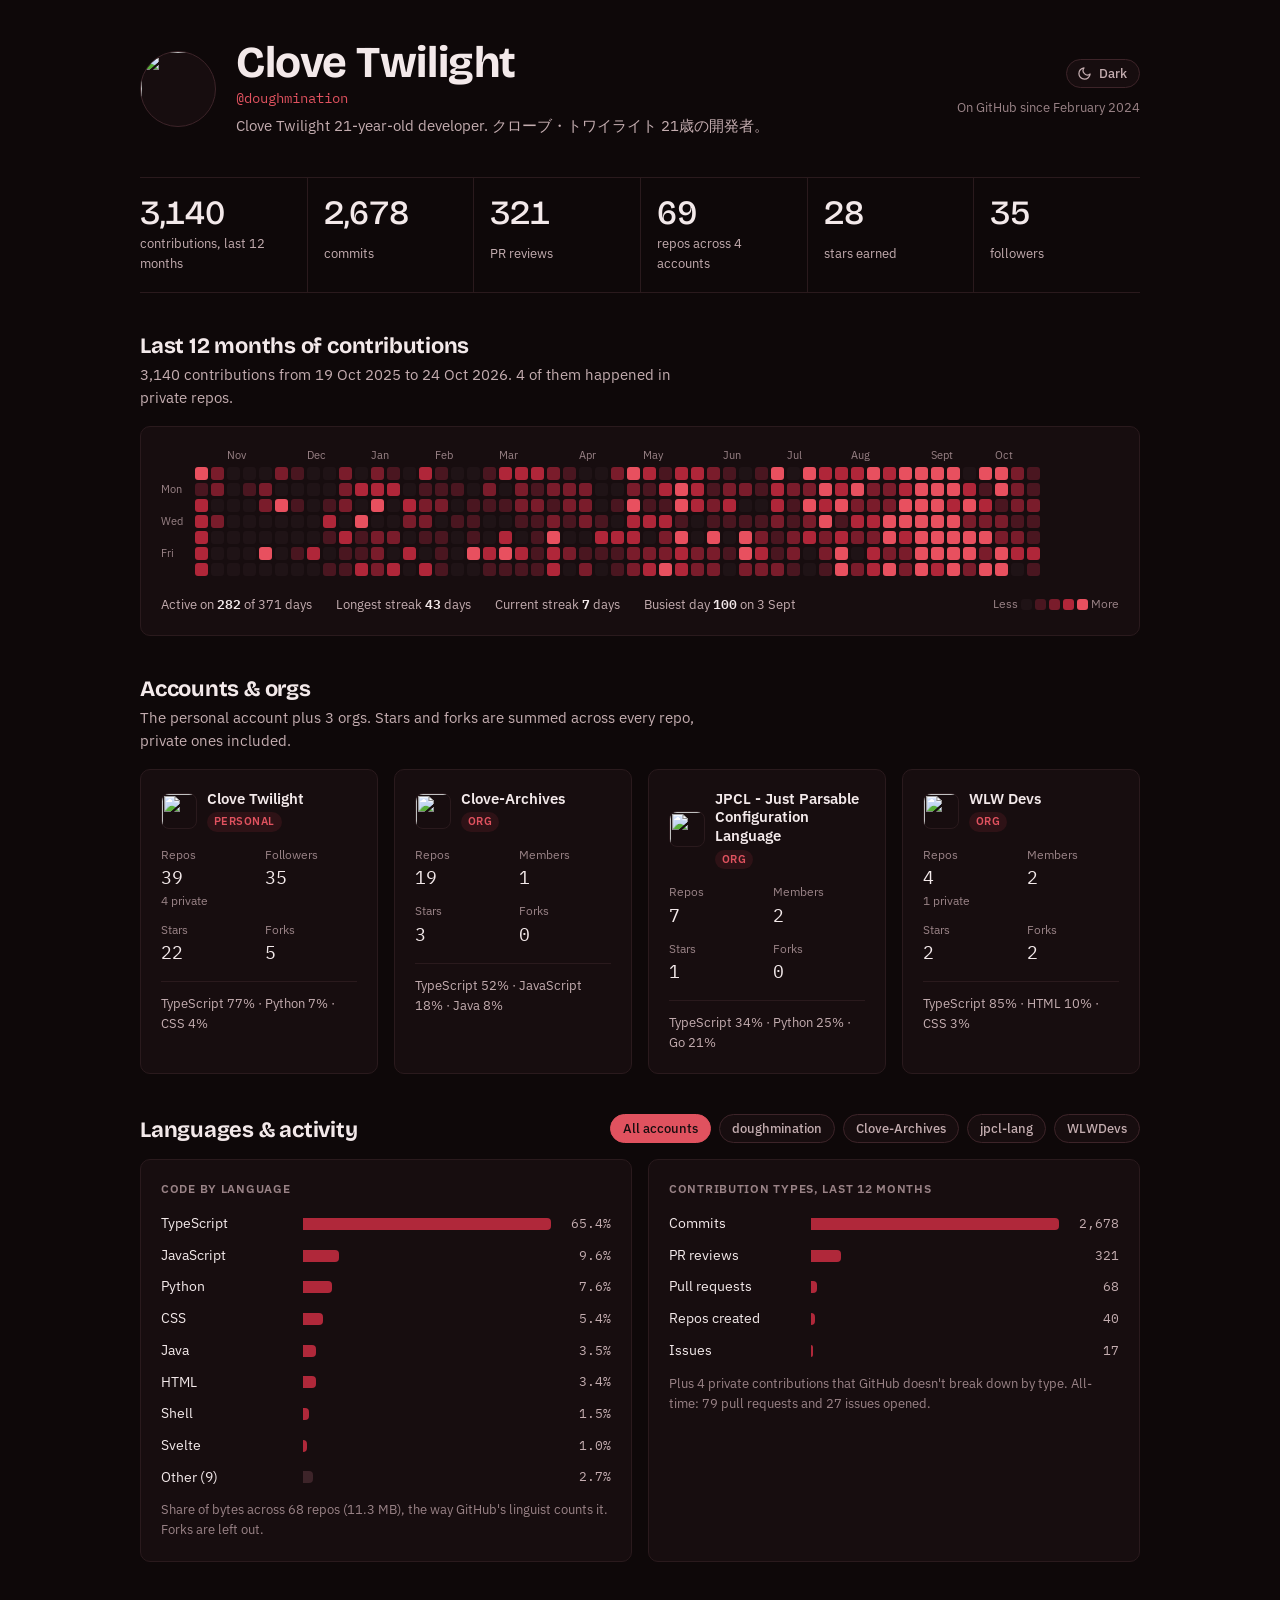
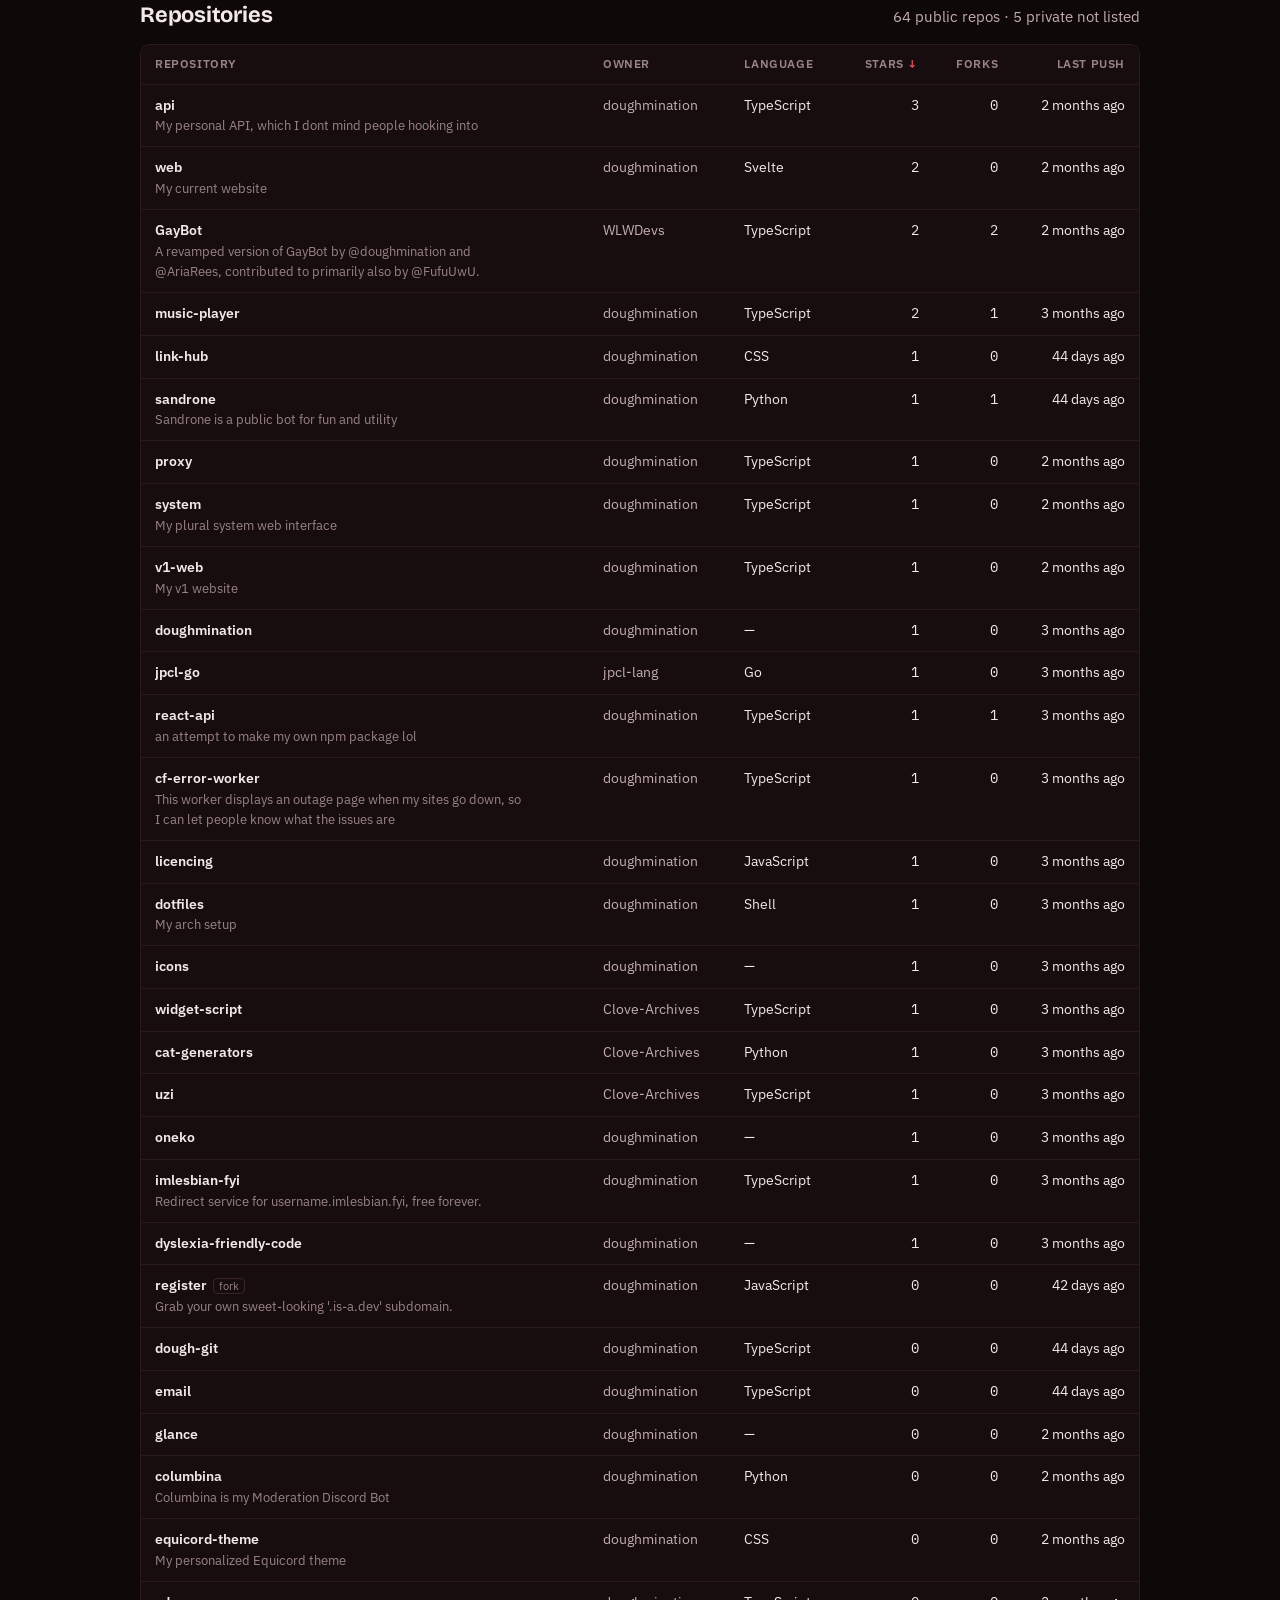
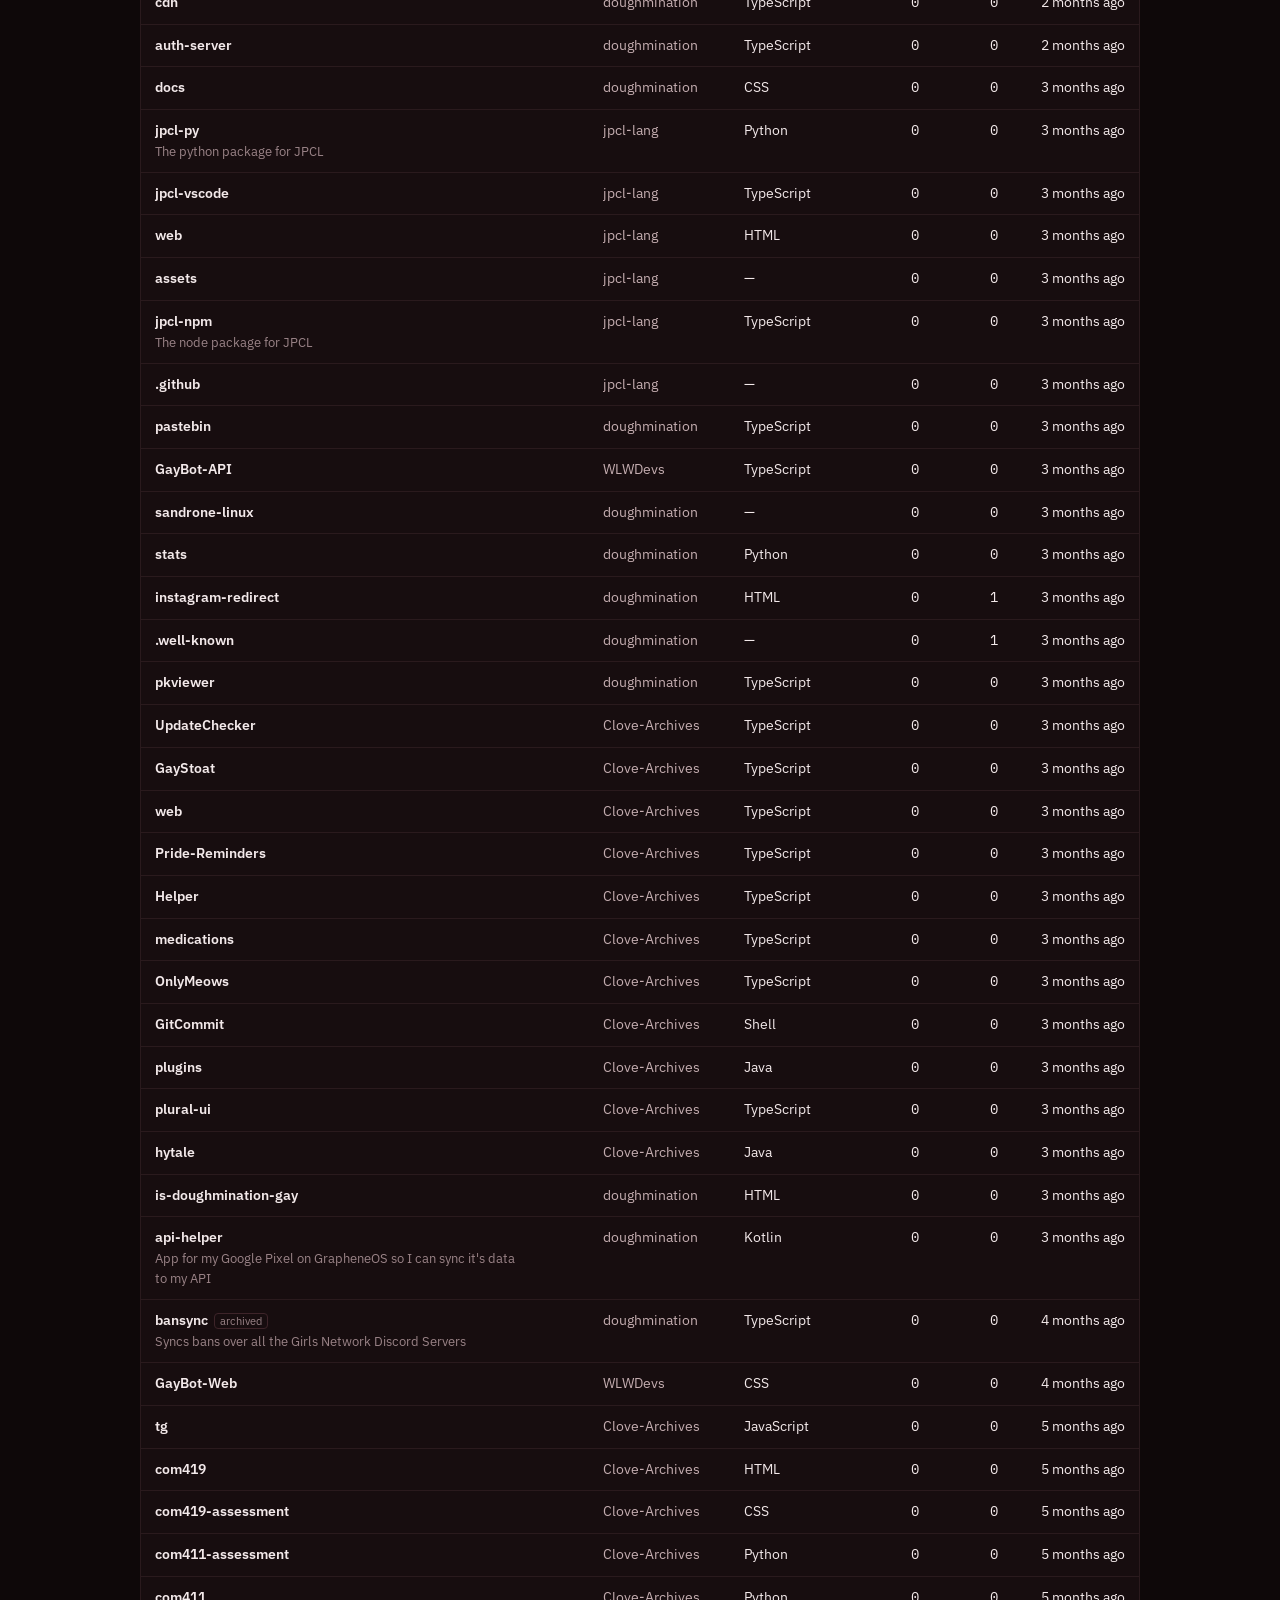
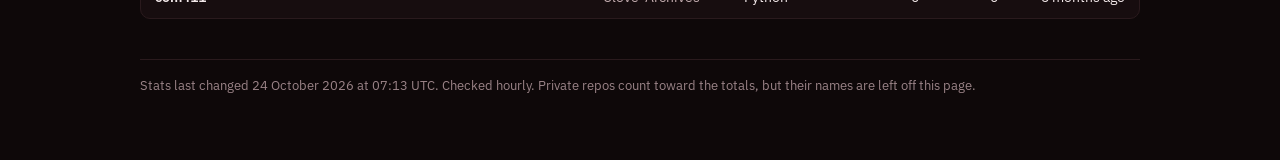
==== commit 1d2eb3e6: "Update stats" ====
--- a/site/index.html
+++ b/site/index.html
@@ -95,7 +95,7 @@
 <div id="tip" hidden></div>
 
 <script>
-const D={"user":{"login":"doughmination","name":"Clove Twilight","avatar":"https://avatars.githubusercontent.com/u/158981303?u=54f1def390969d31d32ac333e600e6ceada632ac&v=4","bio":"Clove Twilight\r\n21-year-old developer.\r\n\r\nクローブ・トワイライト\r\n21歳の開発者。","created":"2024-02-05T02:39:25Z","url":"https://github.com/doughmination","followers":35,"following":11,"prs":78,"issues":27,"contrib":{"commits":2678,"prs":67,"issues":17,"reviews":321,"repos":40,"private":4,"total":3139},"days":[["2025-10-19",22],["2025-10-20",1],["2025-10-21",14],["2025-10-22",14],["2025-10-23",10],["2025-10-24",13],["2025-10-25",8],["2025-10-26",7],["2025-10-27",5],["2025-10-28",0],["2025-10-29",4],["2025-10-30",0],["2025-10-31",0],["2025-11-01",0],["2025-11-02",0],["2025-11-03",0],["2025-11-04",0],["2025-11-05",0],["2025-11-06",0],["2025-11-07",0],["2025-11-08",0],["2025-11-09",0],["2025-11-10",3],["2025-11-11",0],["2025-11-12",0],["2025-11-13",0],["2025-11-14",0],["2025-11-15",0],["2025-11-16",0],["2025-11-17",7],["2025-11-18",5],["2025-11-19",0],["2025-11-20",0],["2025-11-21",16],["2025-11-22",0],["2025-11-23",6],["2025-11-24",0],["2025-11-25",15],["2025-11-26",0],["2025-11-27",0],["2025-11-28",0],["2025-11-29",0],["2025-11-30",3],["2025-12-01",0],["2025-12-02",1],["2025-12-03",0],["2025-12-04",0],["2025-12-05",1],["2025-12-06",0],["2025-12-07",0],["2025-12-08",0],["2025-12-09",0],["2025-12-10",0],["2025-12-11",0],["2025-12-12",9],["2025-12-13",0],["2025-12-14",0],["2025-12-15",0],["2025-12-16",1],["2025-12-17",11],["2025-12-18",1],["2025-12-19",0],["2025-12-20",1],["2025-12-21",7],["2025-12-22",6],["2025-12-23",7],["2025-12-24",0],["2025-12-25",12],["2025-12-26",1],["2025-12-27",2],["2025-12-28",0],["2025-12-29",9],["2025-12-30",0],["2025-12-31",18],["2026-01-01",3],["2026-01-02",2],["2026-01-03",10],["2026-01-04",7],["2026-01-05",10],["2026-01-06",15],["2026-01-07",0],["2026-01-08",4],["2026-01-09",4],["2026-01-10",7],["2026-01-11",1],["2026-01-12",8],["2026-01-13",0],["2026-01-14",0],["2026-01-15",4],["2026-01-16",0],["2026-01-17",8],["2026-01-18",0],["2026-01-19",0],["2026-01-20",8],["2026-01-21",4],["2026-01-22",0],["2026-01-23",14],["2026-01-24",0],["2026-01-25",9],["2026-01-26",1],["2026-01-27",4],["2026-01-28",7],["2026-01-29",2],["2026-01-30",0],["2026-01-31",12],["2026-02-01",1],["2026-02-02",3],["2026-02-03",4],["2026-02-04",0],["2026-02-05",1],["2026-02-06",1],["2026-02-07",1],["2026-02-08",0],["2026-02-09",1],["2026-02-10",0],["2026-02-11",2],["2026-02-12",0],["2026-02-13",0],["2026-02-14",0],["2026-02-15",0],["2026-02-16",0],["2026-02-17",1],["2026-02-18",1],["2026-02-19",1],["2026-02-20",17],["2026-02-21",0],["2026-02-22",2],["2026-02-23",6],["2026-02-24",1],["2026-02-25",0],["2026-02-26",0],["2026-02-27",8],["2026-02-28",1],["2026-03-01",11],["2026-03-02",0],["2026-03-03",1],["2026-03-04",0],["2026-03-05",8],["2026-03-06",15],["2026-03-07",2],["2026-03-08",12],["2026-03-09",6],["2026-03-10",4],["2026-03-11",1],["2026-03-12",0],["2026-03-13",11],["2026-03-14",2],["2026-03-15",13],["2026-03-16",1],["2026-03-17",4],["2026-03-18",1],["2026-03-19",2],["2026-03-20",1],["2026-03-21",1],["2026-03-22",4],["2026-03-23",4],["2026-03-24",3],["2026-03-25",6],["2026-03-26",23],["2026-03-27",11],["2026-03-28",11],["2026-03-29",1],["2026-03-30",4],["2026-03-31",6],["2026-04-01",3],["2026-04-02",0],["2026-04-03",5],["2026-04-04",0],["2026-04-05",0],["2026-04-06",4],["2026-04-07",6],["2026-04-08",5],["2026-04-09",0],["2026-04-10",2],["2026-04-11",6],["2026-04-12",0],["2026-04-13",0],["2026-04-14",0],["2026-04-15",1],["2026-04-16",10],["2026-04-17",3],["2026-04-18",0],["2026-04-19",7],["2026-04-20",0],["2026-04-21",3],["2026-04-22",0],["2026-04-23",9],["2026-04-24",3],["2026-04-25",2],["2026-04-26",15],["2026-04-27",4],["2026-04-28",28],["2026-04-29",14],["2026-04-30",14],["2026-05-01",7],["2026-05-02",7],["2026-05-03",13],["2026-05-04",2],["2026-05-05",3],["2026-05-06",11],["2026-05-07",0],["2026-05-08",4],["2026-05-09",8],["2026-05-10",1],["2026-05-11",10],["2026-05-12",2],["2026-05-13",9],["2026-05-14",6],["2026-05-15",5],["2026-05-16",18],["2026-05-17",11],["2026-05-18",18],["2026-05-19",20],["2026-05-20",2],["2026-05-21",15],["2026-05-22",11],["2026-05-23",8],["2026-05-24",11],["2026-05-25",14],["2026-05-26",10],["2026-05-27",0],["2026-05-28",0],["2026-05-29",4],["2026-05-30",6],["2026-05-31",5],["2026-06-01",3],["2026-06-02",5],["2026-06-03",3],["2026-06-04",24],["2026-06-05",6],["2026-06-06",7],["2026-06-07",1],["2026-06-08",5],["2026-06-09",12],["2026-06-10",3],["2026-06-11",0],["2026-06-12",2],["2026-06-13",0],["2026-06-14",0],["2026-06-15",4],["2026-06-16",0],["2026-06-17",2],["2026-06-18",25],["2026-06-19",37],["2026-06-20",7],["2026-06-21",1],["2026-06-22",1],["2026-06-23",0],["2026-06-24",2],["2026-06-25",7],["2026-06-26",9],["2026-06-27",6],["2026-06-28",16],["2026-06-29",11],["2026-06-30",9],["2026-07-01",4],["2026-07-02",2],["2026-07-03",2],["2026-07-04",6],["2026-07-05",0],["2026-07-06",4],["2026-07-07",1],["2026-07-08",1],["2026-07-09",5],["2026-07-10",4],["2026-07-11",2],["2026-07-12",17],["2026-07-13",6],["2026-07-14",20],["2026-07-15",4],["2026-07-16",11],["2026-07-17",0],["2026-07-18",0],["2026-07-19",11],["2026-07-20",32],["2026-07-21",9],["2026-07-22",22],["2026-07-23",5],["2026-07-24",7],["2026-07-25",3],["2026-07-26",9],["2026-07-27",14],["2026-07-28",58],["2026-07-29",2],["2026-07-30",13],["2026-07-31",39],["2026-08-01",17],["2026-08-02",10],["2026-08-03",25],["2026-08-04",6],["2026-08-05",12],["2026-08-06",4],["2026-08-07",0],["2026-08-08",7],["2026-08-09",34],["2026-08-10",6],["2026-08-11",5],["2026-08-12",9],["2026-08-13",6],["2026-08-14",14],["2026-08-15",14],["2026-08-16",8],["2026-08-17",4],["2026-08-18",6],["2026-08-19",19],["2026-08-20",72],["2026-08-21",6],["2026-08-22",26],["2026-08-23",21],["2026-08-24",9],["2026-08-25",21],["2026-08-26",20],["2026-08-27",12],["2026-08-28",7],["2026-08-29",7],["2026-08-30",25],["2026-08-31",34],["2026-09-01",20],["2026-09-02",43],["2026-09-03",100],["2026-09-04",36],["2026-09-05",47],["2026-09-06",36],["2026-09-07",63],["2026-09-08",24],["2026-09-09",29],["2026-09-10",42],["2026-09-11",34],["2026-09-12",10],["2026-09-13",18],["2026-09-14",20],["2026-09-15",11],["2026-09-16",27],["2026-09-17",49],["2026-09-18",15],["2026-09-19",19],["2026-09-20",0],["2026-09-21",12],["2026-09-22",59],["2026-09-23",7],["2026-09-24",24],["2026-09-25",19],["2026-09-26",4],["2026-09-27",30],["2026-09-28",1],["2026-09-29",9],["2026-09-30",6],["2026-10-01",20],["2026-10-02",7],["2026-10-03",63],["2026-10-04",55],["2026-10-05",31],["2026-10-06",1],["2026-10-07",7],["2026-10-08",4],["2026-10-09",57],["2026-10-10",48],["2026-10-11",5],["2026-10-12",4],["2026-10-13",5],["2026-10-14",1],["2026-10-15",7],["2026-10-16",8],["2026-10-17",0],["2026-10-18",1],["2026-10-19",3],["2026-10-20",7],["2026-10-21",1],["2026-10-22",2],["2026-10-23",11],["2026-10-24",0]]},"accounts":[{"kind":"user","login":"doughmination","name":"Clove Twilight","url":"https://github.com/doughmination","avatar":"https://avatars.githubusercontent.com/u/158981303?u=54f1def390969d31d32ac333e600e6ceada632ac&v=4","members":null,"repoTotal":39,"repos":[{"owner":"doughmination","name":"api","url":"https://github.com/doughmination/api","desc":"My personal API, which I dont mind people hooking into","pushed":"2026-10-16T16:32:00Z","private":false,"fork":false,"archived":false,"stars":3,"forks":0,"lang":"TypeScript","langs":{"JavaScript":1663,"TypeScript":391910}},{"owner":"doughmination","name":"web","url":"https://github.com/doughmination/web","desc":"My current website","pushed":"2026-10-18T16:24:12Z","private":false,"fork":false,"archived":false,"stars":2,"forks":0,"lang":"Svelte","langs":{"JavaScript":1654,"HTML":391,"TypeScript":39813,"Svelte":110867,"CSS":57381,"Shell":186}},{"owner":"doughmination","name":"music-player","url":"https://github.com/doughmination/music-player","desc":null,"pushed":"2026-09-04T15:55:31Z","private":false,"fork":false,"archived":false,"stars":2,"forks":1,"lang":"TypeScript","langs":{"Dockerfile":2185,"TypeScript":327710,"HTML":1892,"CSS":30284,"Kotlin":19834,"Shell":6097}},{"owner":"doughmination","name":"proxy","url":"https://github.com/doughmination/proxy","desc":null,"pushed":"2026-10-19T11:39:46Z","private":false,"fork":false,"archived":false,"stars":1,"forks":0,"lang":"TypeScript","langs":{"TypeScript":17788}},{"owner":"doughmination","name":"sandrone","url":"https://github.com/doughmination/sandrone","desc":"Sandrone is a public bot for fun and utility","pushed":"2026-10-22T06:07:12Z","private":false,"fork":false,"archived":false,"stars":1,"forks":1,"lang":"Python","langs":{"Python":319087,"HTML":53394,"CSS":9806,"Shell":756,"JavaScript":4011}},{"owner":"doughmination","name":"system","url":"https://github.com/doughmination/system","desc":"My plural system web interface","pushed":"2026-10-11T21:50:23Z","private":false,"fork":false,"archived":false,"stars":1,"forks":0,"lang":"TypeScript","langs":{"TypeScript":343060}},{"owner":"doughmination","name":"link-hub","url":"https://github.com/doughmination/link-hub","desc":null,"pushed":"2026-10-23T04:02:37Z","private":false,"fork":false,"archived":false,"stars":1,"forks":0,"lang":"CSS","langs":{"JavaScript":1635,"TypeScript":5920,"HTML":331,"Svelte":4774,"CSS":7722}},{"owner":"doughmination","name":"v1-web","url":"https://github.com/doughmination/v1-web","desc":"My v1 website","pushed":"2026-09-25T22:52:36Z","private":false,"fork":false,"archived":false,"stars":1,"forks":0,"lang":"TypeScript","langs":{"TypeScript":686066,"CSS":8889}},{"owner":"doughmination","name":"imlesbian-fyi","url":"https://github.com/doughmination/imlesbian-fyi","desc":"Redirect service for username.imlesbian.fyi, free forever.","pushed":"2026-09-04T12:05:39Z","private":false,"fork":false,"archived":false,"stars":1,"forks":0,"lang":"TypeScript","langs":{"Dockerfile":1925,"Shell":119,"TypeScript":78732,"CSS":840,"JavaScript":289}},{"owner":"doughmination","name":"dyslexia-friendly-code","url":"https://github.com/doughmination/dyslexia-friendly-code","desc":null,"pushed":"2026-09-04T12:05:38Z","private":false,"fork":false,"archived":false,"stars":1,"forks":0,"lang":null,"langs":{}},{"owner":"doughmination","name":"react-api","url":"https://github.com/doughmination/react-api","desc":"an attempt to make my own npm package lol","pushed":"2026-09-18T15:07:28Z","private":false,"fork":false,"archived":false,"stars":1,"forks":1,"lang":"TypeScript","langs":{"TypeScript":135406}},{"owner":"doughmination","name":null,"url":null,"desc":null,"pushed":null,"private":true,"fork":false,"archived":false,"stars":1,"forks":0,"lang":null,"langs":{}},{"owner":"doughmination","name":"oneko","url":"https://github.com/doughmination/oneko","desc":null,"pushed":"2026-09-04T12:05:45Z","private":false,"fork":false,"archived":false,"stars":1,"forks":0,"lang":null,"langs":{}},{"owner":"doughmination","name":"icons","url":"https://github.com/doughmination/icons","desc":null,"pushed":"2026-09-07T07:13:30Z","private":false,"fork":false,"archived":false,"stars":1,"forks":0,"lang":null,"langs":{}},{"owner":"doughmination","name":"doughmination","url":"https://github.com/doughmination/doughmination","desc":null,"pushed":"2026-09-19T18:59:45Z","private":false,"fork":false,"archived":false,"stars":1,"forks":0,"lang":null,"langs":{}},{"owner":"doughmination","name":"licencing","url":"https://github.com/doughmination/licencing","desc":null,"pushed":"2026-09-16T09:14:53Z","private":false,"fork":false,"archived":false,"stars":1,"forks":0,"lang":"JavaScript","langs":{"JavaScript":6268,"Shell":5503}},{"owner":"doughmination","name":"dotfiles","url":"https://github.com/doughmination/dotfiles","desc":"My arch setup","pushed":"2026-09-14T13:49:42Z","private":false,"fork":false,"archived":false,"stars":1,"forks":0,"lang":"Shell","langs":{"Shell":137338,"GLSL":12885,"CSS":18402,"Lua":59747,"QML":27002}},{"owner":"doughmination","name":"cf-error-worker","url":"https://github.com/doughmination/cf-error-worker","desc":"This worker displays an outage page when my sites go down, so I can let people know what the issues are","pushed":"2026-09-16T10:40:36Z","private":false,"fork":false,"archived":false,"stars":1,"forks":0,"lang":"TypeScript","langs":{"TypeScript":16589}},{"owner":"doughmination","name":"register","url":"https://github.com/doughmination/register","desc":"Grab your own sweet-looking '.is-a.dev' subdomain.","pushed":"2026-10-23T06:31:49Z","private":false,"fork":true,"archived":false,"stars":0,"forks":0,"lang":"JavaScript","langs":{"JavaScript":45189}},{"owner":"doughmination","name":"glance","url":"https://github.com/doughmination/glance","desc":null,"pushed":"2026-10-20T13:37:51Z","private":false,"fork":false,"archived":false,"stars":0,"forks":0,"lang":null,"langs":{}},{"owner":"doughmination","name":"cdn","url":"https://github.com/doughmination/cdn","desc":null,"pushed":"2026-10-01T06:43:42Z","private":false,"fork":false,"archived":false,"stars":0,"forks":0,"lang":"TypeScript","langs":{"HTML":3756,"JavaScript":14331,"CSS":5846,"TypeScript":22487}},{"owner":"doughmination","name":"pastebin","url":"https://github.com/doughmination/pastebin","desc":null,"pushed":"2026-09-19T00:05:48Z","private":false,"fork":false,"archived":false,"stars":0,"forks":0,"lang":"TypeScript","langs":{"Dockerfile":951,"JavaScript":5729,"CSS":12243,"TypeScript":87343}},{"owner":"doughmination","name":"auth-server","url":"https://github.com/doughmination/auth-server","desc":null,"pushed":"2026-09-21T20:25:04Z","private":false,"fork":false,"archived":false,"stars":0,"forks":0,"lang":"TypeScript","langs":{"JavaScript":7514,"CSS":9596,"TypeScript":191187}},{"owner":"doughmination","name":"sandrone-linux","url":"https://github.com/doughmination/sandrone-linux","desc":null,"pushed":"2026-09-13T23:44:57Z","private":false,"fork":false,"archived":false,"stars":0,"forks":0,"lang":null,"langs":{}},{"owner":"doughmination","name":"stats","url":"https://github.com/doughmination/stats","desc":null,"pushed":"2026-09-13T23:42:37Z","private":false,"fork":false,"archived":false,"stars":0,"forks":0,"lang":"Python","langs":{"Python":9512}},{"owner":"doughmination","name":"columbina","url":"https://github.com/doughmination/columbina","desc":"Columbina is my Moderation Discord Bot","pushed":"2026-10-09T17:44:41Z","private":false,"fork":false,"archived":false,"stars":0,"forks":0,"lang":"Python","langs":{"Python":65848,"Shell":485}},{"owner":"doughmination","name":null,"url":null,"desc":null,"pushed":null,"private":true,"fork":false,"archived":false,"stars":0,"forks":0,"lang":null,"langs":{}},{"owner":"doughmination","name":null,"url":null,"desc":null,"pushed":null,"private":true,"fork":false,"archived":false,"stars":0,"forks":0,"lang":"Shell","langs":{"Shell":641}},{"owner":"doughmination","name":"instagram-redirect","url":"https://github.com/doughmination/instagram-redirect","desc":null,"pushed":"2026-09-08T01:18:43Z","private":false,"fork":false,"archived":false,"stars":0,"forks":1,"lang":"HTML","langs":{"HTML":413}},{"owner":"doughmination","name":".well-known","url":"https://github.com/doughmination/.well-known","desc":null,"pushed":"2026-09-08T01:06:27Z","private":false,"fork":false,"archived":false,"stars":0,"forks":1,"lang":null,"langs":{}},{"owner":"doughmination","name":"pkviewer","url":"https://github.com/doughmination/pkviewer","desc":null,"pushed":"2026-09-07T07:05:29Z","private":false,"fork":false,"archived":false,"stars":0,"forks":0,"lang":"TypeScript","langs":{"TypeScript":731083,"CSS":38302,"Shell":2373,"Dockerfile":5041}},{"owner":"doughmination","name":"docs","url":"https://github.com/doughmination/docs","desc":null,"pushed":"2026-09-19T19:02:56Z","private":false,"fork":false,"archived":false,"stars":0,"forks":0,"lang":"CSS","langs":{"HTML":1103,"CSS":9411}},{"owner":"doughmination","name":"equicord-theme","url":"https://github.com/doughmination/equicord-theme","desc":"My personalized Equicord theme","pushed":"2026-10-02T23:19:42Z","private":false,"fork":false,"archived":false,"stars":0,"forks":0,"lang":"CSS","langs":{"CSS":4547,"HTML":4307}},{"owner":"doughmination","name":"email","url":"https://github.com/doughmination/email","desc":null,"pushed":"2026-10-22T21:04:45Z","private":false,"fork":false,"archived":false,"stars":0,"forks":0,"lang":"TypeScript","langs":{"TypeScript":73714,"JavaScript":45831,"HTML":9050,"CSS":22385}},{"owner":"doughmination","name":"is-doughmination-gay","url":"https://github.com/doughmination/is-doughmination-gay","desc":null,"pushed":"2026-09-04T12:06:19Z","private":false,"fork":false,"archived":false,"stars":0,"forks":0,"lang":"HTML","langs":{"HTML":2235,"CSS":1738,"JavaScript":701}},{"owner":"doughmination","name":"dough-git","url":"https://github.com/doughmination/dough-git","desc":null,"pushed":"2026-10-22T21:34:23Z","private":false,"fork":false,"archived":false,"stars":0,"forks":0,"lang":"TypeScript","langs":{"Dockerfile":737,"JavaScript":90728,"TypeScript":172701,"CSS":12302}},{"owner":"doughmination","name":"api-helper","url":"https://github.com/doughmination/api-helper","desc":"App for my Google Pixel on GrapheneOS so I can sync it's data to my API","pushed":"2026-09-04T12:05:43Z","private":false,"fork":false,"archived":false,"stars":0,"forks":0,"lang":"Kotlin","langs":{"Kotlin":29299}},{"owner":"doughmination","name":null,"url":null,"desc":null,"pushed":null,"private":true,"fork":false,"archived":false,"stars":0,"forks":0,"lang":"TypeScript","langs":{"Dockerfile":513,"TypeScript":1206820,"JavaScript":19769,"Shell":807,"CSS":3040}},{"owner":"doughmination","name":"bansync","url":"https://github.com/doughmination/bansync","desc":"Syncs bans over all the Girls Network Discord Servers","pushed":"2026-08-15T01:03:14Z","private":false,"fork":false,"archived":true,"stars":0,"forks":0,"lang":"TypeScript","langs":{"Dockerfile":280,"TypeScript":38460,"JavaScript":2697}}]},{"kind":"org","login":"Clove-Archives","name":"Clove-Archives","url":"https://github.com/Clove-Archives","avatar":"https://avatars.githubusercontent.com/u/306896939?v=4","desc":null,"members":1,"repoTotal":19,"repos":[{"owner":"Clove-Archives","name":"uzi","url":"https://github.com/Clove-Archives/uzi","desc":null,"pushed":"2026-09-04T12:06:28Z","private":false,"fork":false,"archived":false,"stars":1,"forks":0,"lang":"TypeScript","langs":{"Dockerfile":345,"TypeScript":13858,"Shell":143}},{"owner":"Clove-Archives","name":"cat-generators","url":"https://github.com/Clove-Archives/cat-generators","desc":null,"pushed":"2026-09-04T12:06:31Z","private":false,"fork":false,"archived":false,"stars":1,"forks":0,"lang":"Python","langs":{"Python":13918}},{"owner":"Clove-Archives","name":"widget-script","url":"https://github.com/Clove-Archives/widget-script","desc":null,"pushed":"2026-09-04T12:06:32Z","private":false,"fork":false,"archived":false,"stars":1,"forks":0,"lang":"TypeScript","langs":{"TypeScript":2449}},{"owner":"Clove-Archives","name":"hytale","url":"https://github.com/Clove-Archives/hytale","desc":null,"pushed":"2026-09-04T12:06:37Z","private":false,"fork":false,"archived":false,"stars":0,"forks":0,"lang":"Java","langs":{"Java":15321}},{"owner":"Clove-Archives","name":"plural-ui","url":"https://github.com/Clove-Archives/plural-ui","desc":null,"pushed":"2026-09-04T12:06:38Z","private":false,"fork":false,"archived":false,"stars":0,"forks":0,"lang":"TypeScript","langs":{"Dockerfile":920,"TypeScript":175996,"HTML":4856,"CSS":4586}},{"owner":"Clove-Archives","name":"plugins","url":"https://github.com/Clove-Archives/plugins","desc":null,"pushed":"2026-09-04T12:06:40Z","private":false,"fork":false,"archived":false,"stars":0,"forks":0,"lang":"Java","langs":{"Java":384685}},{"owner":"Clove-Archives","name":"OnlyMeows","url":"https://github.com/Clove-Archives/OnlyMeows","desc":null,"pushed":"2026-09-04T12:06:44Z","private":false,"fork":false,"archived":false,"stars":0,"forks":0,"lang":"TypeScript","langs":{"Dockerfile":363,"TypeScript":13653}},{"owner":"Clove-Archives","name":"medications","url":"https://github.com/Clove-Archives/medications","desc":null,"pushed":"2026-09-04T12:06:46Z","private":false,"fork":false,"archived":false,"stars":0,"forks":0,"lang":"TypeScript","langs":{"Dockerfile":1637,"TypeScript":214631,"HTML":2364,"JavaScript":1548,"CSS":1481}},{"owner":"Clove-Archives","name":"Helper","url":"https://github.com/Clove-Archives/Helper","desc":null,"pushed":"2026-09-04T12:06:48Z","private":false,"fork":false,"archived":false,"stars":0,"forks":0,"lang":"TypeScript","langs":{"Dockerfile":510,"TypeScript":351675,"Shell":7039}},{"owner":"Clove-Archives","name":"Pride-Reminders","url":"https://github.com/Clove-Archives/Pride-Reminders","desc":null,"pushed":"2026-09-04T12:06:49Z","private":false,"fork":false,"archived":false,"stars":0,"forks":0,"lang":"TypeScript","langs":{"Dockerfile":973,"TypeScript":35062}},{"owner":"Clove-Archives","name":"web","url":"https://github.com/Clove-Archives/web","desc":null,"pushed":"2026-09-04T12:06:51Z","private":false,"fork":false,"archived":false,"stars":0,"forks":0,"lang":"TypeScript","langs":{"Dockerfile":9595,"JavaScript":281943,"HTML":84065,"CSS":145937,"TypeScript":1587812,"Python":290178}},{"owner":"Clove-Archives","name":"GitCommit","url":"https://github.com/Clove-Archives/GitCommit","desc":null,"pushed":"2026-09-04T12:06:42Z","private":false,"fork":false,"archived":false,"stars":0,"forks":0,"lang":"Shell","langs":{"Shell":4466,"Batchfile":77,"PowerShell":3269}},{"owner":"Clove-Archives","name":"GayStoat","url":"https://github.com/Clove-Archives/GayStoat","desc":null,"pushed":"2026-09-04T12:06:54Z","private":false,"fork":false,"archived":false,"stars":0,"forks":0,"lang":"TypeScript","langs":{"Dockerfile":607,"TypeScript":24779}},{"owner":"Clove-Archives","name":"tg","url":"https://github.com/Clove-Archives/tg","desc":null,"pushed":"2026-07-19T22:32:49Z","private":false,"fork":false,"archived":false,"stars":0,"forks":0,"lang":"JavaScript","langs":{"JavaScript":503903,"Shell":417,"CSS":41705,"HTML":54333}},{"owner":"Clove-Archives","name":"UpdateChecker","url":"https://github.com/Clove-Archives/UpdateChecker","desc":null,"pushed":"2026-09-04T12:06:55Z","private":false,"fork":false,"archived":false,"stars":0,"forks":0,"lang":"TypeScript","langs":{"Dockerfile":345,"TypeScript":21286,"Shell":143}},{"owner":"Clove-Archives","name":"com419","url":"https://github.com/Clove-Archives/com419","desc":null,"pushed":"2026-07-19T21:08:36Z","private":false,"fork":false,"archived":false,"stars":0,"forks":0,"lang":"HTML","langs":{"CSS":37976,"HTML":82768,"JavaScript":12367}},{"owner":"Clove-Archives","name":"com419-assessment","url":"https://github.com/Clove-Archives/com419-assessment","desc":null,"pushed":"2026-07-19T21:08:30Z","private":false,"fork":false,"archived":false,"stars":0,"forks":0,"lang":"CSS","langs":{"Dockerfile":303,"JavaScript":72618,"CSS":91170,"EJS":42323}},{"owner":"Clove-Archives","name":"com411-assessment","url":"https://github.com/Clove-Archives/com411-assessment","desc":null,"pushed":"2026-07-19T21:07:42Z","private":false,"fork":false,"archived":false,"stars":0,"forks":0,"lang":"Python","langs":{"Python":28183}},{"owner":"Clove-Archives","name":"com411","url":"https://github.com/Clove-Archives/com411","desc":null,"pushed":"2026-07-19T21:07:07Z","private":false,"fork":false,"archived":false,"stars":0,"forks":0,"lang":"Python","langs":{"PowerShell":3039,"Python":45637}}]},{"kind":"org","login":"jpcl-lang","name":"JPCL - Just Parsable Configuration Language","url":"https://github.com/jpcl-lang","avatar":"https://avatars.githubusercontent.com/u/328590022?v=4","desc":"A simple, human-editable data format combining TOML-style sections with JSON-style nesting.","members":2,"repoTotal":7,"repos":[{"owner":"jpcl-lang","name":"jpcl-go","url":"https://github.com/jpcl-lang/jpcl-go","desc":null,"pushed":"2026-09-19T16:10:13Z","private":false,"fork":false,"archived":false,"stars":1,"forks":0,"lang":"Go","langs":{"Go":75277}},{"owner":"jpcl-lang","name":"web","url":"https://github.com/jpcl-lang/web","desc":null,"pushed":"2026-09-19T16:18:53Z","private":false,"fork":false,"archived":false,"stars":0,"forks":0,"lang":"HTML","langs":{"HTML":43999,"CSS":20005,"JavaScript":3696,"Python":14638}},{"owner":"jpcl-lang","name":"jpcl-vscode","url":"https://github.com/jpcl-lang/jpcl-vscode","desc":null,"pushed":"2026-09-19T16:20:45Z","private":false,"fork":false,"archived":false,"stars":0,"forks":0,"lang":"TypeScript","langs":{"TypeScript":21517}},{"owner":"jpcl-lang","name":".github","url":"https://github.com/jpcl-lang/.github","desc":null,"pushed":"2026-09-19T15:49:40Z","private":false,"fork":false,"archived":false,"stars":0,"forks":0,"lang":null,"langs":{}},{"owner":"jpcl-lang","name":"assets","url":"https://github.com/jpcl-lang/assets","desc":null,"pushed":"2026-09-19T16:16:14Z","private":false,"fork":false,"archived":false,"stars":0,"forks":0,"lang":null,"langs":{}},{"owner":"jpcl-lang","name":"jpcl-npm","url":"https://github.com/jpcl-lang/jpcl-npm","desc":"The node package for JPCL","pushed":"2026-09-19T16:15:41Z","private":false,"fork":false,"archived":false,"stars":0,"forks":0,"lang":"TypeScript","langs":{"TypeScript":100436}},{"owner":"jpcl-lang","name":"jpcl-py","url":"https://github.com/jpcl-lang/jpcl-py","desc":"The python package for JPCL","pushed":"2026-09-19T16:25:20Z","private":false,"fork":false,"archived":false,"stars":0,"forks":0,"lang":"Python","langs":{"Python":74235}}]},{"kind":"org","login":"WLWDevs","name":"WLW Devs","url":"https://github.com/WLWDevs","avatar":"https://avatars.githubusercontent.com/u/328172463?v=4","desc":"","members":2,"repoTotal":4,"repos":[{"owner":"WLWDevs","name":"GayBot","url":"https://github.com/WLWDevs/GayBot","desc":"A revamped version of GayBot by @doughmination and @AriaRees, contributed to primarily also by @FufuUwU.","pushed":"2026-09-24T21:30:28Z","private":false,"fork":false,"archived":false,"stars":2,"forks":2,"lang":"TypeScript","langs":{"Dockerfile":1007,"TypeScript":207821,"HTML":21470,"JavaScript":4503}},{"owner":"WLWDevs","name":"GayBot-API","url":"https://github.com/WLWDevs/GayBot-API","desc":null,"pushed":"2026-09-14T17:34:15Z","private":false,"fork":false,"archived":false,"stars":0,"forks":0,"lang":"TypeScript","langs":{"TypeScript":2930}},{"owner":"WLWDevs","name":"GayBot-Web","url":"https://github.com/WLWDevs/GayBot-Web","desc":null,"pushed":"2026-08-03T23:54:34Z","private":false,"fork":false,"archived":false,"stars":0,"forks":0,"lang":"CSS","langs":{"CSS":11018,"HTML":9668}},{"owner":"WLWDevs","name":null,"url":null,"desc":null,"pushed":null,"private":true,"fork":false,"archived":true,"stars":0,"forks":0,"lang":"TypeScript","langs":{"TypeScript":66502,"Dockerfile":838}}]}],"updated":"2026-10-24T01:33:10Z"};
+const D={"user":{"login":"doughmination","name":"Clove Twilight","avatar":"https://avatars.githubusercontent.com/u/158981303?u=54f1def390969d31d32ac333e600e6ceada632ac&v=4","bio":"Clove Twilight\r\n21-year-old developer.\r\n\r\nクローブ・トワイライト\r\n21歳の開発者。","created":"2024-02-05T02:39:25Z","url":"https://github.com/doughmination","followers":35,"following":11,"prs":79,"issues":27,"contrib":{"commits":2678,"prs":68,"issues":17,"reviews":321,"repos":40,"private":4,"total":3140},"days":[["2025-10-19",22],["2025-10-20",1],["2025-10-21",14],["2025-10-22",14],["2025-10-23",10],["2025-10-24",13],["2025-10-25",8],["2025-10-26",7],["2025-10-27",5],["2025-10-28",0],["2025-10-29",4],["2025-10-30",0],["2025-10-31",0],["2025-11-01",0],["2025-11-02",0],["2025-11-03",0],["2025-11-04",0],["2025-11-05",0],["2025-11-06",0],["2025-11-07",0],["2025-11-08",0],["2025-11-09",0],["2025-11-10",3],["2025-11-11",0],["2025-11-12",0],["2025-11-13",0],["2025-11-14",0],["2025-11-15",0],["2025-11-16",0],["2025-11-17",7],["2025-11-18",5],["2025-11-19",0],["2025-11-20",0],["2025-11-21",16],["2025-11-22",0],["2025-11-23",6],["2025-11-24",0],["2025-11-25",15],["2025-11-26",0],["2025-11-27",0],["2025-11-28",0],["2025-11-29",0],["2025-11-30",3],["2025-12-01",0],["2025-12-02",1],["2025-12-03",0],["2025-12-04",0],["2025-12-05",1],["2025-12-06",0],["2025-12-07",0],["2025-12-08",0],["2025-12-09",0],["2025-12-10",0],["2025-12-11",0],["2025-12-12",9],["2025-12-13",0],["2025-12-14",0],["2025-12-15",0],["2025-12-16",1],["2025-12-17",11],["2025-12-18",1],["2025-12-19",0],["2025-12-20",1],["2025-12-21",7],["2025-12-22",6],["2025-12-23",7],["2025-12-24",0],["2025-12-25",12],["2025-12-26",1],["2025-12-27",2],["2025-12-28",0],["2025-12-29",9],["2025-12-30",0],["2025-12-31",18],["2026-01-01",3],["2026-01-02",2],["2026-01-03",10],["2026-01-04",7],["2026-01-05",10],["2026-01-06",15],["2026-01-07",0],["2026-01-08",4],["2026-01-09",4],["2026-01-10",7],["2026-01-11",1],["2026-01-12",8],["2026-01-13",0],["2026-01-14",0],["2026-01-15",4],["2026-01-16",0],["2026-01-17",8],["2026-01-18",0],["2026-01-19",0],["2026-01-20",8],["2026-01-21",4],["2026-01-22",0],["2026-01-23",14],["2026-01-24",0],["2026-01-25",9],["2026-01-26",1],["2026-01-27",4],["2026-01-28",7],["2026-01-29",2],["2026-01-30",0],["2026-01-31",12],["2026-02-01",1],["2026-02-02",3],["2026-02-03",4],["2026-02-04",0],["2026-02-05",1],["2026-02-06",1],["2026-02-07",1],["2026-02-08",0],["2026-02-09",1],["2026-02-10",0],["2026-02-11",2],["2026-02-12",0],["2026-02-13",0],["2026-02-14",0],["2026-02-15",0],["2026-02-16",0],["2026-02-17",1],["2026-02-18",1],["2026-02-19",1],["2026-02-20",17],["2026-02-21",0],["2026-02-22",2],["2026-02-23",6],["2026-02-24",1],["2026-02-25",0],["2026-02-26",0],["2026-02-27",8],["2026-02-28",1],["2026-03-01",11],["2026-03-02",0],["2026-03-03",1],["2026-03-04",0],["2026-03-05",8],["2026-03-06",15],["2026-03-07",2],["2026-03-08",12],["2026-03-09",6],["2026-03-10",4],["2026-03-11",1],["2026-03-12",0],["2026-03-13",11],["2026-03-14",2],["2026-03-15",13],["2026-03-16",1],["2026-03-17",4],["2026-03-18",1],["2026-03-19",2],["2026-03-20",1],["2026-03-21",1],["2026-03-22",4],["2026-03-23",4],["2026-03-24",3],["2026-03-25",6],["2026-03-26",23],["2026-03-27",11],["2026-03-28",11],["2026-03-29",1],["2026-03-30",4],["2026-03-31",6],["2026-04-01",3],["2026-04-02",0],["2026-04-03",5],["2026-04-04",0],["2026-04-05",0],["2026-04-06",4],["2026-04-07",6],["2026-04-08",5],["2026-04-09",0],["2026-04-10",2],["2026-04-11",6],["2026-04-12",0],["2026-04-13",0],["2026-04-14",0],["2026-04-15",1],["2026-04-16",10],["2026-04-17",3],["2026-04-18",0],["2026-04-19",7],["2026-04-20",0],["2026-04-21",3],["2026-04-22",0],["2026-04-23",9],["2026-04-24",3],["2026-04-25",2],["2026-04-26",15],["2026-04-27",4],["2026-04-28",28],["2026-04-29",14],["2026-04-30",14],["2026-05-01",7],["2026-05-02",7],["2026-05-03",13],["2026-05-04",2],["2026-05-05",3],["2026-05-06",11],["2026-05-07",0],["2026-05-08",4],["2026-05-09",8],["2026-05-10",1],["2026-05-11",10],["2026-05-12",2],["2026-05-13",9],["2026-05-14",6],["2026-05-15",5],["2026-05-16",18],["2026-05-17",11],["2026-05-18",18],["2026-05-19",20],["2026-05-20",2],["2026-05-21",15],["2026-05-22",11],["2026-05-23",8],["2026-05-24",11],["2026-05-25",14],["2026-05-26",10],["2026-05-27",0],["2026-05-28",0],["2026-05-29",4],["2026-05-30",6],["2026-05-31",5],["2026-06-01",3],["2026-06-02",5],["2026-06-03",3],["2026-06-04",24],["2026-06-05",6],["2026-06-06",7],["2026-06-07",1],["2026-06-08",5],["2026-06-09",12],["2026-06-10",3],["2026-06-11",0],["2026-06-12",2],["2026-06-13",0],["2026-06-14",0],["2026-06-15",4],["2026-06-16",0],["2026-06-17",2],["2026-06-18",25],["2026-06-19",37],["2026-06-20",7],["2026-06-21",1],["2026-06-22",1],["2026-06-23",0],["2026-06-24",2],["2026-06-25",7],["2026-06-26",9],["2026-06-27",6],["2026-06-28",16],["2026-06-29",11],["2026-06-30",9],["2026-07-01",4],["2026-07-02",2],["2026-07-03",2],["2026-07-04",6],["2026-07-05",0],["2026-07-06",4],["2026-07-07",1],["2026-07-08",1],["2026-07-09",5],["2026-07-10",4],["2026-07-11",2],["2026-07-12",17],["2026-07-13",6],["2026-07-14",20],["2026-07-15",4],["2026-07-16",11],["2026-07-17",0],["2026-07-18",0],["2026-07-19",11],["2026-07-20",32],["2026-07-21",9],["2026-07-22",22],["2026-07-23",5],["2026-07-24",7],["2026-07-25",3],["2026-07-26",9],["2026-07-27",14],["2026-07-28",58],["2026-07-29",2],["2026-07-30",13],["2026-07-31",39],["2026-08-01",17],["2026-08-02",10],["2026-08-03",25],["2026-08-04",6],["2026-08-05",12],["2026-08-06",4],["2026-08-07",0],["2026-08-08",7],["2026-08-09",34],["2026-08-10",6],["2026-08-11",5],["2026-08-12",9],["2026-08-13",6],["2026-08-14",14],["2026-08-15",14],["2026-08-16",8],["2026-08-17",4],["2026-08-18",6],["2026-08-19",19],["2026-08-20",72],["2026-08-21",6],["2026-08-22",26],["2026-08-23",21],["2026-08-24",9],["2026-08-25",21],["2026-08-26",20],["2026-08-27",12],["2026-08-28",7],["2026-08-29",7],["2026-08-30",25],["2026-08-31",34],["2026-09-01",20],["2026-09-02",43],["2026-09-03",100],["2026-09-04",36],["2026-09-05",47],["2026-09-06",36],["2026-09-07",63],["2026-09-08",24],["2026-09-09",29],["2026-09-10",42],["2026-09-11",34],["2026-09-12",10],["2026-09-13",18],["2026-09-14",20],["2026-09-15",11],["2026-09-16",27],["2026-09-17",49],["2026-09-18",15],["2026-09-19",19],["2026-09-20",0],["2026-09-21",12],["2026-09-22",59],["2026-09-23",7],["2026-09-24",24],["2026-09-25",19],["2026-09-26",4],["2026-09-27",30],["2026-09-28",1],["2026-09-29",9],["2026-09-30",6],["2026-10-01",20],["2026-10-02",7],["2026-10-03",63],["2026-10-04",55],["2026-10-05",31],["2026-10-06",1],["2026-10-07",7],["2026-10-08",4],["2026-10-09",57],["2026-10-10",48],["2026-10-11",5],["2026-10-12",4],["2026-10-13",5],["2026-10-14",1],["2026-10-15",7],["2026-10-16",8],["2026-10-17",0],["2026-10-18",1],["2026-10-19",3],["2026-10-20",7],["2026-10-21",1],["2026-10-22",2],["2026-10-23",11],["2026-10-24",1]]},"accounts":[{"kind":"user","login":"doughmination","name":"Clove Twilight","url":"https://github.com/doughmination","avatar":"https://avatars.githubusercontent.com/u/158981303?u=54f1def390969d31d32ac333e600e6ceada632ac&v=4","members":null,"repoTotal":39,"repos":[{"owner":"doughmination","name":"api","url":"https://github.com/doughmination/api","desc":"My personal API, which I dont mind people hooking into","pushed":"2026-10-16T16:32:00Z","private":false,"fork":false,"archived":false,"stars":3,"forks":0,"lang":"TypeScript","langs":{"JavaScript":1663,"TypeScript":391910}},{"owner":"doughmination","name":"web","url":"https://github.com/doughmination/web","desc":"My current website","pushed":"2026-10-18T16:24:12Z","private":false,"fork":false,"archived":false,"stars":2,"forks":0,"lang":"Svelte","langs":{"JavaScript":1654,"HTML":391,"TypeScript":39813,"Svelte":110867,"CSS":57381,"Shell":186}},{"owner":"doughmination","name":"music-player","url":"https://github.com/doughmination/music-player","desc":null,"pushed":"2026-09-04T15:55:31Z","private":false,"fork":false,"archived":false,"stars":2,"forks":1,"lang":"TypeScript","langs":{"Dockerfile":2185,"TypeScript":327710,"HTML":1892,"CSS":30284,"Kotlin":19834,"Shell":6097}},{"owner":"doughmination","name":"proxy","url":"https://github.com/doughmination/proxy","desc":null,"pushed":"2026-10-19T11:39:46Z","private":false,"fork":false,"archived":false,"stars":1,"forks":0,"lang":"TypeScript","langs":{"TypeScript":17788}},{"owner":"doughmination","name":"sandrone","url":"https://github.com/doughmination/sandrone","desc":"Sandrone is a public bot for fun and utility","pushed":"2026-10-22T06:07:12Z","private":false,"fork":false,"archived":false,"stars":1,"forks":1,"lang":"Python","langs":{"Python":319087,"HTML":53394,"CSS":9806,"Shell":756,"JavaScript":4011}},{"owner":"doughmination","name":"system","url":"https://github.com/doughmination/system","desc":"My plural system web interface","pushed":"2026-10-11T21:50:23Z","private":false,"fork":false,"archived":false,"stars":1,"forks":0,"lang":"TypeScript","langs":{"TypeScript":343060}},{"owner":"doughmination","name":"link-hub","url":"https://github.com/doughmination/link-hub","desc":null,"pushed":"2026-10-23T04:02:37Z","private":false,"fork":false,"archived":false,"stars":1,"forks":0,"lang":"CSS","langs":{"JavaScript":1635,"TypeScript":5920,"HTML":331,"Svelte":4774,"CSS":7722}},{"owner":"doughmination","name":"v1-web","url":"https://github.com/doughmination/v1-web","desc":"My v1 website","pushed":"2026-09-25T22:52:36Z","private":false,"fork":false,"archived":false,"stars":1,"forks":0,"lang":"TypeScript","langs":{"TypeScript":686066,"CSS":8889}},{"owner":"doughmination","name":"imlesbian-fyi","url":"https://github.com/doughmination/imlesbian-fyi","desc":"Redirect service for username.imlesbian.fyi, free forever.","pushed":"2026-09-04T12:05:39Z","private":false,"fork":false,"archived":false,"stars":1,"forks":0,"lang":"TypeScript","langs":{"Dockerfile":1925,"Shell":119,"TypeScript":78732,"CSS":840,"JavaScript":289}},{"owner":"doughmination","name":"dyslexia-friendly-code","url":"https://github.com/doughmination/dyslexia-friendly-code","desc":null,"pushed":"2026-09-04T12:05:38Z","private":false,"fork":false,"archived":false,"stars":1,"forks":0,"lang":null,"langs":{}},{"owner":"doughmination","name":"react-api","url":"https://github.com/doughmination/react-api","desc":"an attempt to make my own npm package lol","pushed":"2026-09-18T15:07:28Z","private":false,"fork":false,"archived":false,"stars":1,"forks":1,"lang":"TypeScript","langs":{"TypeScript":135406}},{"owner":"doughmination","name":null,"url":null,"desc":null,"pushed":null,"private":true,"fork":false,"archived":false,"stars":1,"forks":0,"lang":null,"langs":{}},{"owner":"doughmination","name":"oneko","url":"https://github.com/doughmination/oneko","desc":null,"pushed":"2026-09-04T12:05:45Z","private":false,"fork":false,"archived":false,"stars":1,"forks":0,"lang":null,"langs":{}},{"owner":"doughmination","name":"icons","url":"https://github.com/doughmination/icons","desc":null,"pushed":"2026-09-07T07:13:30Z","private":false,"fork":false,"archived":false,"stars":1,"forks":0,"lang":null,"langs":{}},{"owner":"doughmination","name":"doughmination","url":"https://github.com/doughmination/doughmination","desc":null,"pushed":"2026-09-19T18:59:45Z","private":false,"fork":false,"archived":false,"stars":1,"forks":0,"lang":null,"langs":{}},{"owner":"doughmination","name":"licencing","url":"https://github.com/doughmination/licencing","desc":null,"pushed":"2026-09-16T09:14:53Z","private":false,"fork":false,"archived":false,"stars":1,"forks":0,"lang":"JavaScript","langs":{"JavaScript":6268,"Shell":5503}},{"owner":"doughmination","name":"dotfiles","url":"https://github.com/doughmination/dotfiles","desc":"My arch setup","pushed":"2026-09-14T13:49:42Z","private":false,"fork":false,"archived":false,"stars":1,"forks":0,"lang":"Shell","langs":{"Shell":137338,"GLSL":12885,"CSS":18402,"Lua":59747,"QML":27002}},{"owner":"doughmination","name":"cf-error-worker","url":"https://github.com/doughmination/cf-error-worker","desc":"This worker displays an outage page when my sites go down, so I can let people know what the issues are","pushed":"2026-09-16T10:40:36Z","private":false,"fork":false,"archived":false,"stars":1,"forks":0,"lang":"TypeScript","langs":{"TypeScript":16589}},{"owner":"doughmination","name":"register","url":"https://github.com/doughmination/register","desc":"Grab your own sweet-looking '.is-a.dev' subdomain.","pushed":"2026-10-24T06:28:09Z","private":false,"fork":true,"archived":false,"stars":0,"forks":0,"lang":"JavaScript","langs":{"JavaScript":45189}},{"owner":"doughmination","name":"glance","url":"https://github.com/doughmination/glance","desc":null,"pushed":"2026-10-20T13:37:51Z","private":false,"fork":false,"archived":false,"stars":0,"forks":0,"lang":null,"langs":{}},{"owner":"doughmination","name":"cdn","url":"https://github.com/doughmination/cdn","desc":null,"pushed":"2026-10-01T06:43:42Z","private":false,"fork":false,"archived":false,"stars":0,"forks":0,"lang":"TypeScript","langs":{"HTML":3756,"JavaScript":14331,"CSS":5846,"TypeScript":22487}},{"owner":"doughmination","name":"pastebin","url":"https://github.com/doughmination/pastebin","desc":null,"pushed":"2026-09-19T00:05:48Z","private":false,"fork":false,"archived":false,"stars":0,"forks":0,"lang":"TypeScript","langs":{"Dockerfile":951,"JavaScript":5729,"CSS":12243,"TypeScript":87343}},{"owner":"doughmination","name":"auth-server","url":"https://github.com/doughmination/auth-server","desc":null,"pushed":"2026-09-21T20:25:04Z","private":false,"fork":false,"archived":false,"stars":0,"forks":0,"lang":"TypeScript","langs":{"JavaScript":7514,"CSS":9596,"TypeScript":191187}},{"owner":"doughmination","name":"sandrone-linux","url":"https://github.com/doughmination/sandrone-linux","desc":null,"pushed":"2026-09-13T23:44:57Z","private":false,"fork":false,"archived":false,"stars":0,"forks":0,"lang":null,"langs":{}},{"owner":"doughmination","name":"stats","url":"https://github.com/doughmination/stats","desc":null,"pushed":"2026-09-13T23:42:37Z","private":false,"fork":false,"archived":false,"stars":0,"forks":0,"lang":"Python","langs":{"Python":9512}},{"owner":"doughmination","name":"columbina","url":"https://github.com/doughmination/columbina","desc":"Columbina is my Moderation Discord Bot","pushed":"2026-10-09T17:44:41Z","private":false,"fork":false,"archived":false,"stars":0,"forks":0,"lang":"Python","langs":{"Python":65848,"Shell":485}},{"owner":"doughmination","name":null,"url":null,"desc":null,"pushed":null,"private":true,"fork":false,"archived":false,"stars":0,"forks":0,"lang":null,"langs":{}},{"owner":"doughmination","name":null,"url":null,"desc":null,"pushed":null,"private":true,"fork":false,"archived":false,"stars":0,"forks":0,"lang":"Shell","langs":{"Shell":641}},{"owner":"doughmination","name":"instagram-redirect","url":"https://github.com/doughmination/instagram-redirect","desc":null,"pushed":"2026-09-08T01:18:43Z","private":false,"fork":false,"archived":false,"stars":0,"forks":1,"lang":"HTML","langs":{"HTML":413}},{"owner":"doughmination","name":".well-known","url":"https://github.com/doughmination/.well-known","desc":null,"pushed":"2026-09-08T01:06:27Z","private":false,"fork":false,"archived":false,"stars":0,"forks":1,"lang":null,"langs":{}},{"owner":"doughmination","name":"pkviewer","url":"https://github.com/doughmination/pkviewer","desc":null,"pushed":"2026-09-07T07:05:29Z","private":false,"fork":false,"archived":false,"stars":0,"forks":0,"lang":"TypeScript","langs":{"TypeScript":731083,"CSS":38302,"Shell":2373,"Dockerfile":5041}},{"owner":"doughmination","name":"docs","url":"https://github.com/doughmination/docs","desc":null,"pushed":"2026-09-19T19:02:56Z","private":false,"fork":false,"archived":false,"stars":0,"forks":0,"lang":"CSS","langs":{"HTML":1103,"CSS":9411}},{"owner":"doughmination","name":"equicord-theme","url":"https://github.com/doughmination/equicord-theme","desc":"My personalized Equicord theme","pushed":"2026-10-02T23:19:42Z","private":false,"fork":false,"archived":false,"stars":0,"forks":0,"lang":"CSS","langs":{"CSS":4547,"HTML":4307}},{"owner":"doughmination","name":"email","url":"https://github.com/doughmination/email","desc":null,"pushed":"2026-10-22T21:04:45Z","private":false,"fork":false,"archived":false,"stars":0,"forks":0,"lang":"TypeScript","langs":{"TypeScript":73714,"JavaScript":45831,"HTML":9050,"CSS":22385}},{"owner":"doughmination","name":"is-doughmination-gay","url":"https://github.com/doughmination/is-doughmination-gay","desc":null,"pushed":"2026-09-04T12:06:19Z","private":false,"fork":false,"archived":false,"stars":0,"forks":0,"lang":"HTML","langs":{"HTML":2235,"CSS":1738,"JavaScript":701}},{"owner":"doughmination","name":"dough-git","url":"https://github.com/doughmination/dough-git","desc":null,"pushed":"2026-10-22T21:34:23Z","private":false,"fork":false,"archived":false,"stars":0,"forks":0,"lang":"TypeScript","langs":{"Dockerfile":737,"JavaScript":90728,"TypeScript":172701,"CSS":12302}},{"owner":"doughmination","name":"api-helper","url":"https://github.com/doughmination/api-helper","desc":"App for my Google Pixel on GrapheneOS so I can sync it's data to my API","pushed":"2026-09-04T12:05:43Z","private":false,"fork":false,"archived":false,"stars":0,"forks":0,"lang":"Kotlin","langs":{"Kotlin":29299}},{"owner":"doughmination","name":null,"url":null,"desc":null,"pushed":null,"private":true,"fork":false,"archived":false,"stars":0,"forks":0,"lang":"TypeScript","langs":{"Dockerfile":513,"TypeScript":1206820,"JavaScript":19769,"Shell":807,"CSS":3040}},{"owner":"doughmination","name":"bansync","url":"https://github.com/doughmination/bansync","desc":"Syncs bans over all the Girls Network Discord Servers","pushed":"2026-08-15T01:03:14Z","private":false,"fork":false,"archived":true,"stars":0,"forks":0,"lang":"TypeScript","langs":{"Dockerfile":280,"TypeScript":38460,"JavaScript":2697}}]},{"kind":"org","login":"Clove-Archives","name":"Clove-Archives","url":"https://github.com/Clove-Archives","avatar":"https://avatars.githubusercontent.com/u/306896939?v=4","desc":null,"members":1,"repoTotal":19,"repos":[{"owner":"Clove-Archives","name":"uzi","url":"https://github.com/Clove-Archives/uzi","desc":null,"pushed":"2026-09-04T12:06:28Z","private":false,"fork":false,"archived":false,"stars":1,"forks":0,"lang":"TypeScript","langs":{"Dockerfile":345,"TypeScript":13858,"Shell":143}},{"owner":"Clove-Archives","name":"cat-generators","url":"https://github.com/Clove-Archives/cat-generators","desc":null,"pushed":"2026-09-04T12:06:31Z","private":false,"fork":false,"archived":false,"stars":1,"forks":0,"lang":"Python","langs":{"Python":13918}},{"owner":"Clove-Archives","name":"widget-script","url":"https://github.com/Clove-Archives/widget-script","desc":null,"pushed":"2026-09-04T12:06:32Z","private":false,"fork":false,"archived":false,"stars":1,"forks":0,"lang":"TypeScript","langs":{"TypeScript":2449}},{"owner":"Clove-Archives","name":"hytale","url":"https://github.com/Clove-Archives/hytale","desc":null,"pushed":"2026-09-04T12:06:37Z","private":false,"fork":false,"archived":false,"stars":0,"forks":0,"lang":"Java","langs":{"Java":15321}},{"owner":"Clove-Archives","name":"plural-ui","url":"https://github.com/Clove-Archives/plural-ui","desc":null,"pushed":"2026-09-04T12:06:38Z","private":false,"fork":false,"archived":false,"stars":0,"forks":0,"lang":"TypeScript","langs":{"Dockerfile":920,"TypeScript":175996,"HTML":4856,"CSS":4586}},{"owner":"Clove-Archives","name":"plugins","url":"https://github.com/Clove-Archives/plugins","desc":null,"pushed":"2026-09-04T12:06:40Z","private":false,"fork":false,"archived":false,"stars":0,"forks":0,"lang":"Java","langs":{"Java":384685}},{"owner":"Clove-Archives","name":"OnlyMeows","url":"https://github.com/Clove-Archives/OnlyMeows","desc":null,"pushed":"2026-09-04T12:06:44Z","private":false,"fork":false,"archived":false,"stars":0,"forks":0,"lang":"TypeScript","langs":{"Dockerfile":363,"TypeScript":13653}},{"owner":"Clove-Archives","name":"medications","url":"https://github.com/Clove-Archives/medications","desc":null,"pushed":"2026-09-04T12:06:46Z","private":false,"fork":false,"archived":false,"stars":0,"forks":0,"lang":"TypeScript","langs":{"Dockerfile":1637,"TypeScript":214631,"HTML":2364,"JavaScript":1548,"CSS":1481}},{"owner":"Clove-Archives","name":"Helper","url":"https://github.com/Clove-Archives/Helper","desc":null,"pushed":"2026-09-04T12:06:48Z","private":false,"fork":false,"archived":false,"stars":0,"forks":0,"lang":"TypeScript","langs":{"Dockerfile":510,"TypeScript":351675,"Shell":7039}},{"owner":"Clove-Archives","name":"Pride-Reminders","url":"https://github.com/Clove-Archives/Pride-Reminders","desc":null,"pushed":"2026-09-04T12:06:49Z","private":false,"fork":false,"archived":false,"stars":0,"forks":0,"lang":"TypeScript","langs":{"Dockerfile":973,"TypeScript":35062}},{"owner":"Clove-Archives","name":"web","url":"https://github.com/Clove-Archives/web","desc":null,"pushed":"2026-09-04T12:06:51Z","private":false,"fork":false,"archived":false,"stars":0,"forks":0,"lang":"TypeScript","langs":{"Dockerfile":9595,"JavaScript":281943,"HTML":84065,"CSS":145937,"TypeScript":1587812,"Python":290178}},{"owner":"Clove-Archives","name":"GitCommit","url":"https://github.com/Clove-Archives/GitCommit","desc":null,"pushed":"2026-09-04T12:06:42Z","private":false,"fork":false,"archived":false,"stars":0,"forks":0,"lang":"Shell","langs":{"Shell":4466,"Batchfile":77,"PowerShell":3269}},{"owner":"Clove-Archives","name":"GayStoat","url":"https://github.com/Clove-Archives/GayStoat","desc":null,"pushed":"2026-09-04T12:06:54Z","private":false,"fork":false,"archived":false,"stars":0,"forks":0,"lang":"TypeScript","langs":{"Dockerfile":607,"TypeScript":24779}},{"owner":"Clove-Archives","name":"tg","url":"https://github.com/Clove-Archives/tg","desc":null,"pushed":"2026-07-19T22:32:49Z","private":false,"fork":false,"archived":false,"stars":0,"forks":0,"lang":"JavaScript","langs":{"JavaScript":503903,"Shell":417,"CSS":41705,"HTML":54333}},{"owner":"Clove-Archives","name":"UpdateChecker","url":"https://github.com/Clove-Archives/UpdateChecker","desc":null,"pushed":"2026-09-04T12:06:55Z","private":false,"fork":false,"archived":false,"stars":0,"forks":0,"lang":"TypeScript","langs":{"Dockerfile":345,"TypeScript":21286,"Shell":143}},{"owner":"Clove-Archives","name":"com419","url":"https://github.com/Clove-Archives/com419","desc":null,"pushed":"2026-07-19T21:08:36Z","private":false,"fork":false,"archived":false,"stars":0,"forks":0,"lang":"HTML","langs":{"CSS":37976,"HTML":82768,"JavaScript":12367}},{"owner":"Clove-Archives","name":"com419-assessment","url":"https://github.com/Clove-Archives/com419-assessment","desc":null,"pushed":"2026-07-19T21:08:30Z","private":false,"fork":false,"archived":false,"stars":0,"forks":0,"lang":"CSS","langs":{"Dockerfile":303,"JavaScript":72618,"CSS":91170,"EJS":42323}},{"owner":"Clove-Archives","name":"com411-assessment","url":"https://github.com/Clove-Archives/com411-assessment","desc":null,"pushed":"2026-07-19T21:07:42Z","private":false,"fork":false,"archived":false,"stars":0,"forks":0,"lang":"Python","langs":{"Python":28183}},{"owner":"Clove-Archives","name":"com411","url":"https://github.com/Clove-Archives/com411","desc":null,"pushed":"2026-07-19T21:07:07Z","private":false,"fork":false,"archived":false,"stars":0,"forks":0,"lang":"Python","langs":{"PowerShell":3039,"Python":45637}}]},{"kind":"org","login":"jpcl-lang","name":"JPCL - Just Parsable Configuration Language","url":"https://github.com/jpcl-lang","avatar":"https://avatars.githubusercontent.com/u/328590022?v=4","desc":"A simple, human-editable data format combining TOML-style sections with JSON-style nesting.","members":2,"repoTotal":7,"repos":[{"owner":"jpcl-lang","name":"jpcl-go","url":"https://github.com/jpcl-lang/jpcl-go","desc":null,"pushed":"2026-09-19T16:10:13Z","private":false,"fork":false,"archived":false,"stars":1,"forks":0,"lang":"Go","langs":{"Go":75277}},{"owner":"jpcl-lang","name":"web","url":"https://github.com/jpcl-lang/web","desc":null,"pushed":"2026-09-19T16:18:53Z","private":false,"fork":false,"archived":false,"stars":0,"forks":0,"lang":"HTML","langs":{"HTML":43999,"CSS":20005,"JavaScript":3696,"Python":14638}},{"owner":"jpcl-lang","name":"jpcl-vscode","url":"https://github.com/jpcl-lang/jpcl-vscode","desc":null,"pushed":"2026-09-19T16:20:45Z","private":false,"fork":false,"archived":false,"stars":0,"forks":0,"lang":"TypeScript","langs":{"TypeScript":21517}},{"owner":"jpcl-lang","name":".github","url":"https://github.com/jpcl-lang/.github","desc":null,"pushed":"2026-09-19T15:49:40Z","private":false,"fork":false,"archived":false,"stars":0,"forks":0,"lang":null,"langs":{}},{"owner":"jpcl-lang","name":"assets","url":"https://github.com/jpcl-lang/assets","desc":null,"pushed":"2026-09-19T16:16:14Z","private":false,"fork":false,"archived":false,"stars":0,"forks":0,"lang":null,"langs":{}},{"owner":"jpcl-lang","name":"jpcl-npm","url":"https://github.com/jpcl-lang/jpcl-npm","desc":"The node package for JPCL","pushed":"2026-09-19T16:15:41Z","private":false,"fork":false,"archived":false,"stars":0,"forks":0,"lang":"TypeScript","langs":{"TypeScript":100436}},{"owner":"jpcl-lang","name":"jpcl-py","url":"https://github.com/jpcl-lang/jpcl-py","desc":"The python package for JPCL","pushed":"2026-09-19T16:25:20Z","private":false,"fork":false,"archived":false,"stars":0,"forks":0,"lang":"Python","langs":{"Python":74235}}]},{"kind":"org","login":"WLWDevs","name":"WLW Devs","url":"https://github.com/WLWDevs","avatar":"https://avatars.githubusercontent.com/u/328172463?v=4","desc":"","members":2,"repoTotal":4,"repos":[{"owner":"WLWDevs","name":"GayBot","url":"https://github.com/WLWDevs/GayBot","desc":"A revamped version of GayBot by @doughmination and @AriaRees, contributed to primarily also by @FufuUwU.","pushed":"2026-09-24T21:30:28Z","private":false,"fork":false,"archived":false,"stars":2,"forks":2,"lang":"TypeScript","langs":{"Dockerfile":1007,"TypeScript":207821,"HTML":21470,"JavaScript":4503}},{"owner":"WLWDevs","name":"GayBot-API","url":"https://github.com/WLWDevs/GayBot-API","desc":null,"pushed":"2026-09-14T17:34:15Z","private":false,"fork":false,"archived":false,"stars":0,"forks":0,"lang":"TypeScript","langs":{"TypeScript":2930}},{"owner":"WLWDevs","name":"GayBot-Web","url":"https://github.com/WLWDevs/GayBot-Web","desc":null,"pushed":"2026-08-03T23:54:34Z","private":false,"fork":false,"archived":false,"stars":0,"forks":0,"lang":"CSS","langs":{"CSS":11018,"HTML":9668}},{"owner":"WLWDevs","name":null,"url":null,"desc":null,"pushed":null,"private":true,"fork":false,"archived":true,"stars":0,"forks":0,"lang":"TypeScript","langs":{"TypeScript":66502,"Dockerfile":838}}]}],"updated":"2026-10-24T07:13:24Z"};
 const $=id=>document.getElementById(id);
 const fmt=n=>n.toLocaleString('en-GB');
 const esc=s=>String(s??'').replace(/[&<>"]/g,c=>({'&':'&amp;','<':'&lt;','>':'&gt;','"':'&quot;'}[c]));
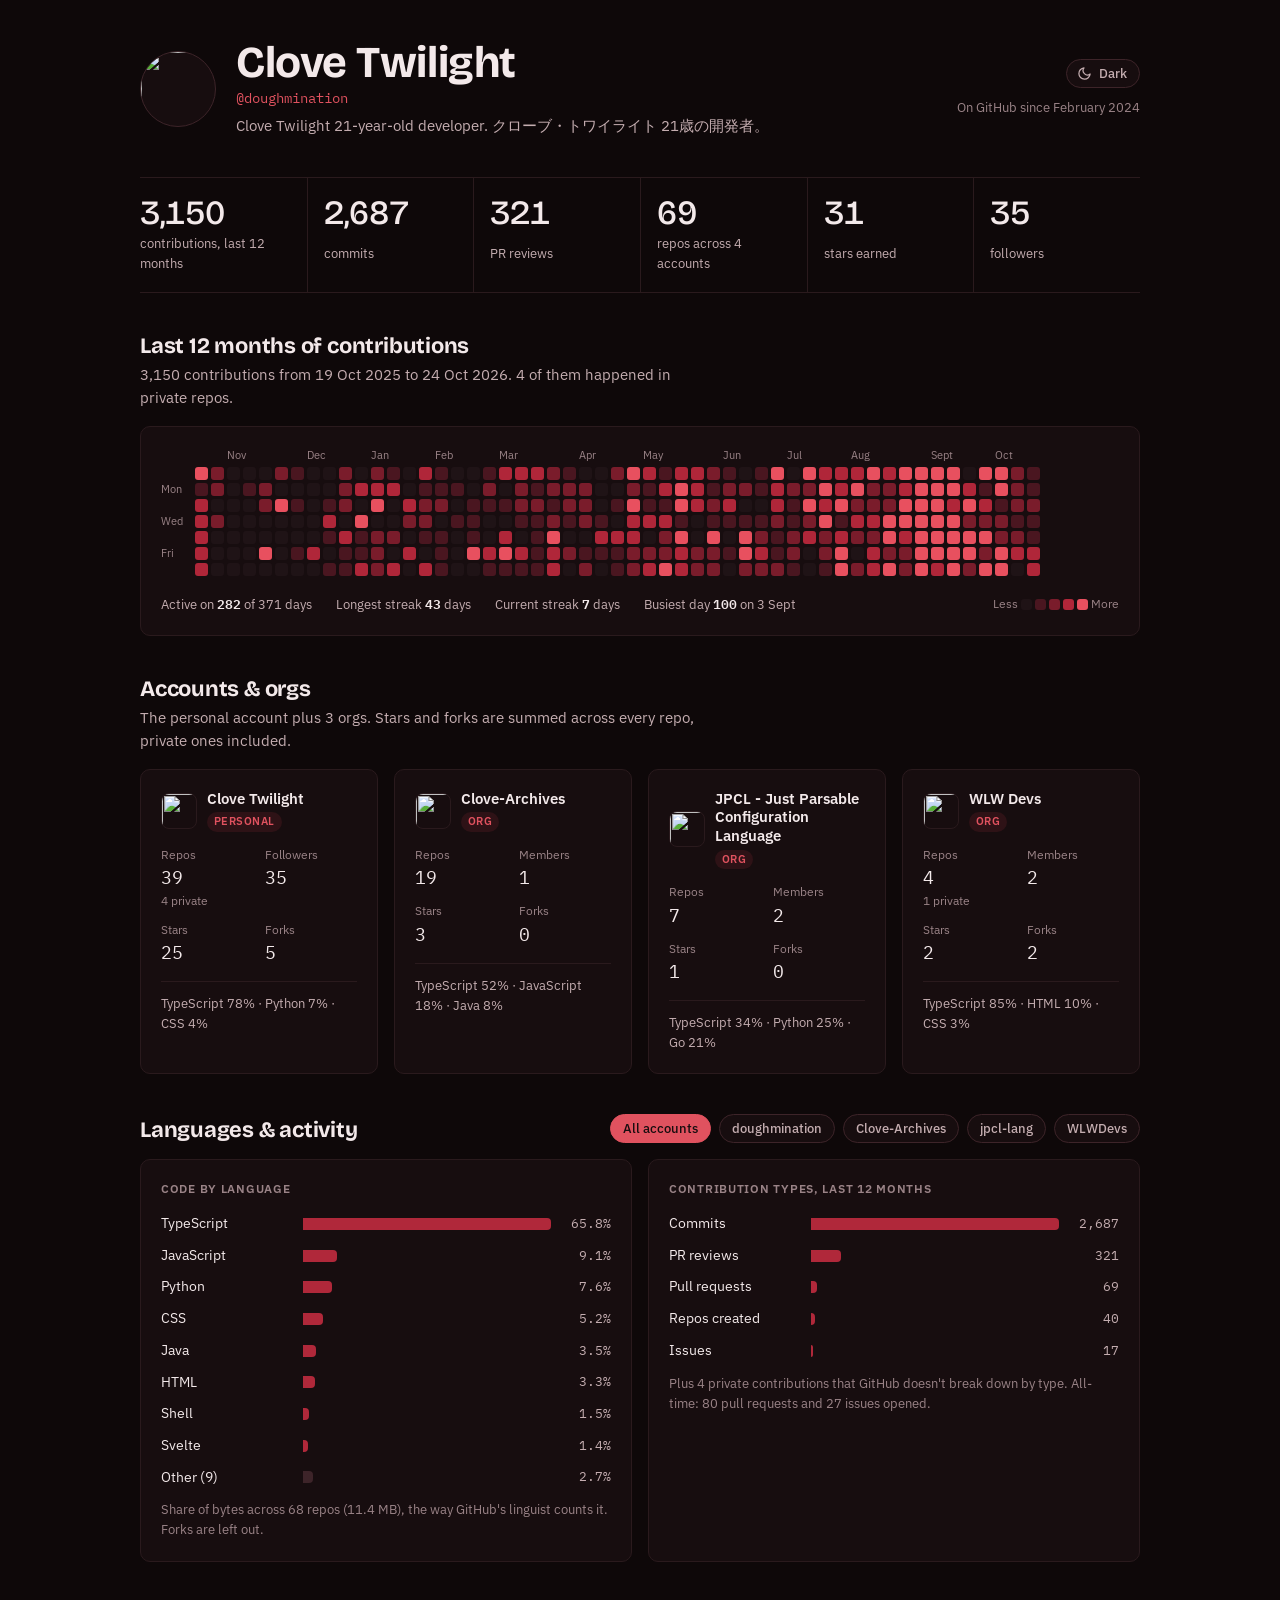
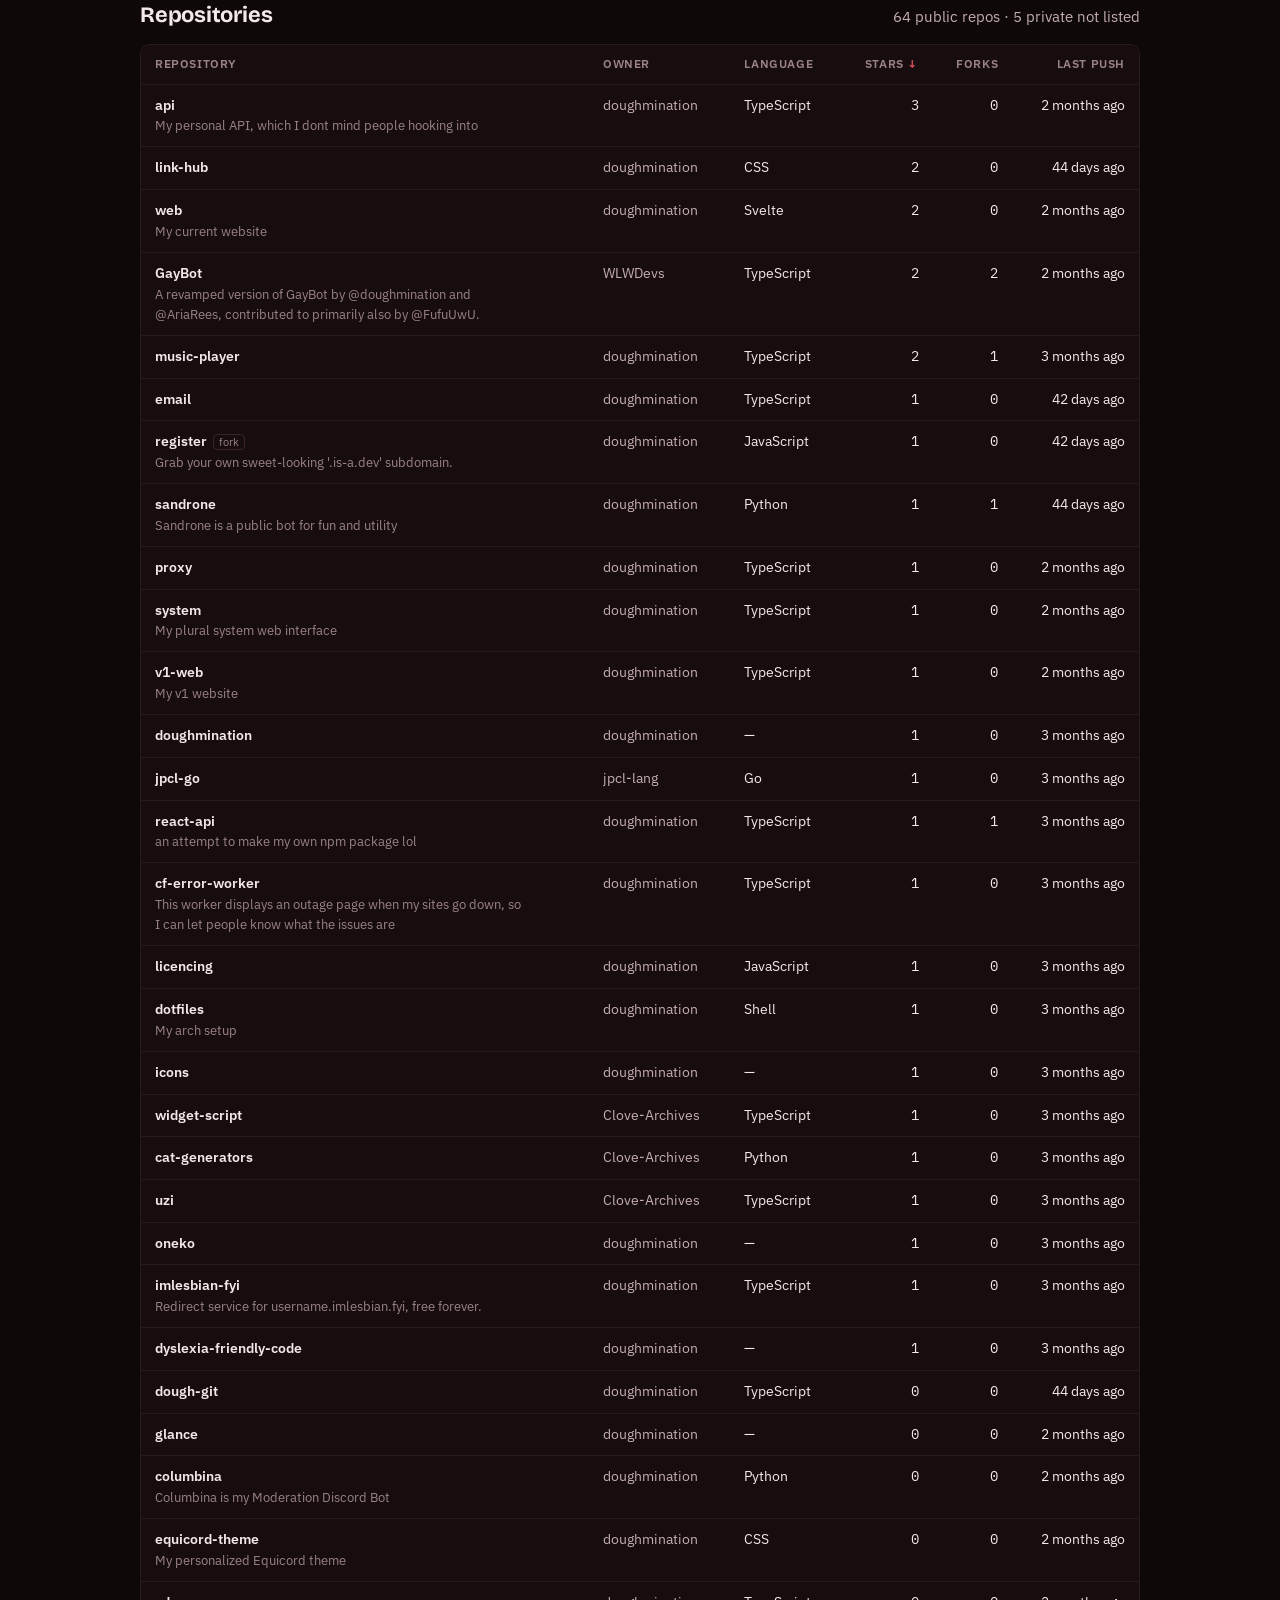
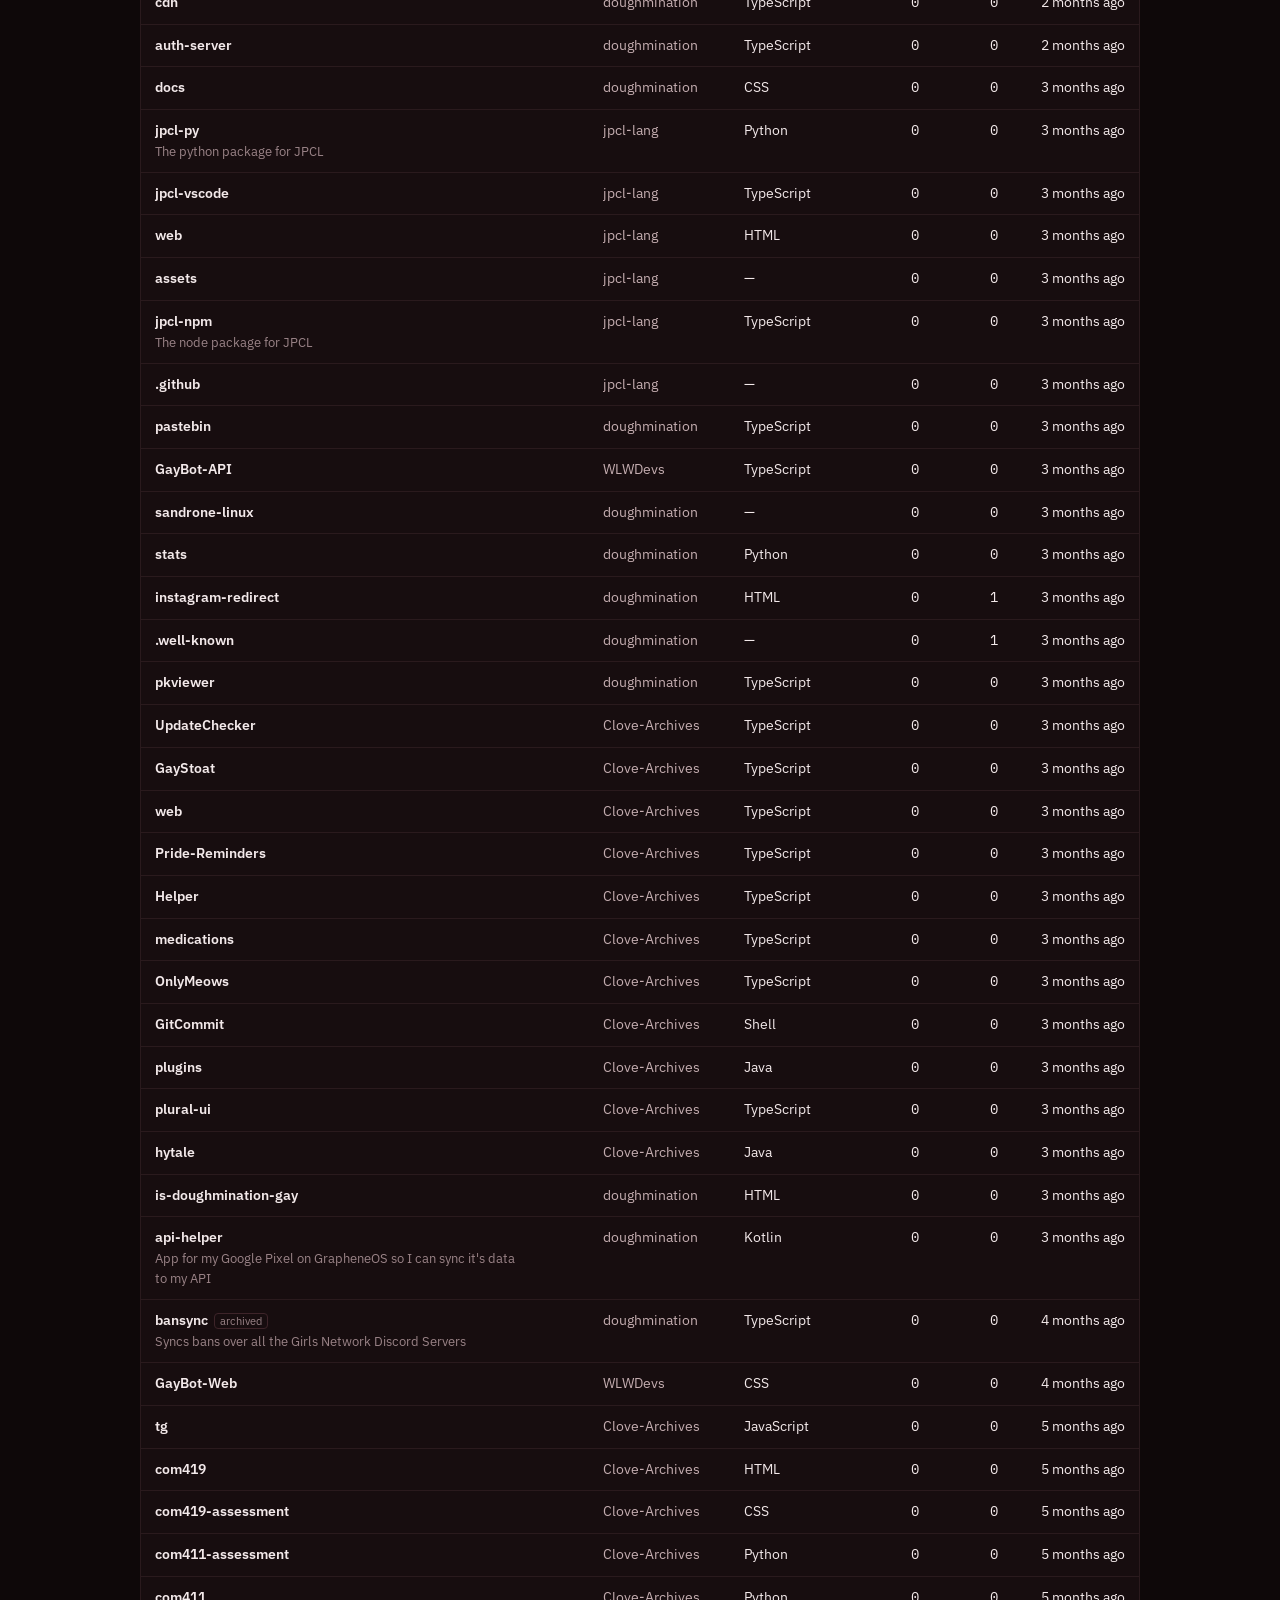
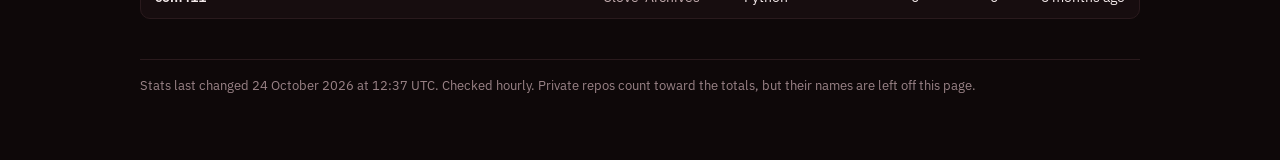
==== commit e6c1ea7a: "Update stats" ====
--- a/site/index.html
+++ b/site/index.html
@@ -95,7 +95,7 @@
 <div id="tip" hidden></div>
 
 <script>
-const D={"user":{"login":"doughmination","name":"Clove Twilight","avatar":"https://avatars.githubusercontent.com/u/158981303?u=54f1def390969d31d32ac333e600e6ceada632ac&v=4","bio":"Clove Twilight\r\n21-year-old developer.\r\n\r\nクローブ・トワイライト\r\n21歳の開発者。","created":"2024-02-05T02:39:25Z","url":"https://github.com/doughmination","followers":35,"following":11,"prs":79,"issues":27,"contrib":{"commits":2678,"prs":68,"issues":17,"reviews":321,"repos":40,"private":4,"total":3140},"days":[["2025-10-19",22],["2025-10-20",1],["2025-10-21",14],["2025-10-22",14],["2025-10-23",10],["2025-10-24",13],["2025-10-25",8],["2025-10-26",7],["2025-10-27",5],["2025-10-28",0],["2025-10-29",4],["2025-10-30",0],["2025-10-31",0],["2025-11-01",0],["2025-11-02",0],["2025-11-03",0],["2025-11-04",0],["2025-11-05",0],["2025-11-06",0],["2025-11-07",0],["2025-11-08",0],["2025-11-09",0],["2025-11-10",3],["2025-11-11",0],["2025-11-12",0],["2025-11-13",0],["2025-11-14",0],["2025-11-15",0],["2025-11-16",0],["2025-11-17",7],["2025-11-18",5],["2025-11-19",0],["2025-11-20",0],["2025-11-21",16],["2025-11-22",0],["2025-11-23",6],["2025-11-24",0],["2025-11-25",15],["2025-11-26",0],["2025-11-27",0],["2025-11-28",0],["2025-11-29",0],["2025-11-30",3],["2025-12-01",0],["2025-12-02",1],["2025-12-03",0],["2025-12-04",0],["2025-12-05",1],["2025-12-06",0],["2025-12-07",0],["2025-12-08",0],["2025-12-09",0],["2025-12-10",0],["2025-12-11",0],["2025-12-12",9],["2025-12-13",0],["2025-12-14",0],["2025-12-15",0],["2025-12-16",1],["2025-12-17",11],["2025-12-18",1],["2025-12-19",0],["2025-12-20",1],["2025-12-21",7],["2025-12-22",6],["2025-12-23",7],["2025-12-24",0],["2025-12-25",12],["2025-12-26",1],["2025-12-27",2],["2025-12-28",0],["2025-12-29",9],["2025-12-30",0],["2025-12-31",18],["2026-01-01",3],["2026-01-02",2],["2026-01-03",10],["2026-01-04",7],["2026-01-05",10],["2026-01-06",15],["2026-01-07",0],["2026-01-08",4],["2026-01-09",4],["2026-01-10",7],["2026-01-11",1],["2026-01-12",8],["2026-01-13",0],["2026-01-14",0],["2026-01-15",4],["2026-01-16",0],["2026-01-17",8],["2026-01-18",0],["2026-01-19",0],["2026-01-20",8],["2026-01-21",4],["2026-01-22",0],["2026-01-23",14],["2026-01-24",0],["2026-01-25",9],["2026-01-26",1],["2026-01-27",4],["2026-01-28",7],["2026-01-29",2],["2026-01-30",0],["2026-01-31",12],["2026-02-01",1],["2026-02-02",3],["2026-02-03",4],["2026-02-04",0],["2026-02-05",1],["2026-02-06",1],["2026-02-07",1],["2026-02-08",0],["2026-02-09",1],["2026-02-10",0],["2026-02-11",2],["2026-02-12",0],["2026-02-13",0],["2026-02-14",0],["2026-02-15",0],["2026-02-16",0],["2026-02-17",1],["2026-02-18",1],["2026-02-19",1],["2026-02-20",17],["2026-02-21",0],["2026-02-22",2],["2026-02-23",6],["2026-02-24",1],["2026-02-25",0],["2026-02-26",0],["2026-02-27",8],["2026-02-28",1],["2026-03-01",11],["2026-03-02",0],["2026-03-03",1],["2026-03-04",0],["2026-03-05",8],["2026-03-06",15],["2026-03-07",2],["2026-03-08",12],["2026-03-09",6],["2026-03-10",4],["2026-03-11",1],["2026-03-12",0],["2026-03-13",11],["2026-03-14",2],["2026-03-15",13],["2026-03-16",1],["2026-03-17",4],["2026-03-18",1],["2026-03-19",2],["2026-03-20",1],["2026-03-21",1],["2026-03-22",4],["2026-03-23",4],["2026-03-24",3],["2026-03-25",6],["2026-03-26",23],["2026-03-27",11],["2026-03-28",11],["2026-03-29",1],["2026-03-30",4],["2026-03-31",6],["2026-04-01",3],["2026-04-02",0],["2026-04-03",5],["2026-04-04",0],["2026-04-05",0],["2026-04-06",4],["2026-04-07",6],["2026-04-08",5],["2026-04-09",0],["2026-04-10",2],["2026-04-11",6],["2026-04-12",0],["2026-04-13",0],["2026-04-14",0],["2026-04-15",1],["2026-04-16",10],["2026-04-17",3],["2026-04-18",0],["2026-04-19",7],["2026-04-20",0],["2026-04-21",3],["2026-04-22",0],["2026-04-23",9],["2026-04-24",3],["2026-04-25",2],["2026-04-26",15],["2026-04-27",4],["2026-04-28",28],["2026-04-29",14],["2026-04-30",14],["2026-05-01",7],["2026-05-02",7],["2026-05-03",13],["2026-05-04",2],["2026-05-05",3],["2026-05-06",11],["2026-05-07",0],["2026-05-08",4],["2026-05-09",8],["2026-05-10",1],["2026-05-11",10],["2026-05-12",2],["2026-05-13",9],["2026-05-14",6],["2026-05-15",5],["2026-05-16",18],["2026-05-17",11],["2026-05-18",18],["2026-05-19",20],["2026-05-20",2],["2026-05-21",15],["2026-05-22",11],["2026-05-23",8],["2026-05-24",11],["2026-05-25",14],["2026-05-26",10],["2026-05-27",0],["2026-05-28",0],["2026-05-29",4],["2026-05-30",6],["2026-05-31",5],["2026-06-01",3],["2026-06-02",5],["2026-06-03",3],["2026-06-04",24],["2026-06-05",6],["2026-06-06",7],["2026-06-07",1],["2026-06-08",5],["2026-06-09",12],["2026-06-10",3],["2026-06-11",0],["2026-06-12",2],["2026-06-13",0],["2026-06-14",0],["2026-06-15",4],["2026-06-16",0],["2026-06-17",2],["2026-06-18",25],["2026-06-19",37],["2026-06-20",7],["2026-06-21",1],["2026-06-22",1],["2026-06-23",0],["2026-06-24",2],["2026-06-25",7],["2026-06-26",9],["2026-06-27",6],["2026-06-28",16],["2026-06-29",11],["2026-06-30",9],["2026-07-01",4],["2026-07-02",2],["2026-07-03",2],["2026-07-04",6],["2026-07-05",0],["2026-07-06",4],["2026-07-07",1],["2026-07-08",1],["2026-07-09",5],["2026-07-10",4],["2026-07-11",2],["2026-07-12",17],["2026-07-13",6],["2026-07-14",20],["2026-07-15",4],["2026-07-16",11],["2026-07-17",0],["2026-07-18",0],["2026-07-19",11],["2026-07-20",32],["2026-07-21",9],["2026-07-22",22],["2026-07-23",5],["2026-07-24",7],["2026-07-25",3],["2026-07-26",9],["2026-07-27",14],["2026-07-28",58],["2026-07-29",2],["2026-07-30",13],["2026-07-31",39],["2026-08-01",17],["2026-08-02",10],["2026-08-03",25],["2026-08-04",6],["2026-08-05",12],["2026-08-06",4],["2026-08-07",0],["2026-08-08",7],["2026-08-09",34],["2026-08-10",6],["2026-08-11",5],["2026-08-12",9],["2026-08-13",6],["2026-08-14",14],["2026-08-15",14],["2026-08-16",8],["2026-08-17",4],["2026-08-18",6],["2026-08-19",19],["2026-08-20",72],["2026-08-21",6],["2026-08-22",26],["2026-08-23",21],["2026-08-24",9],["2026-08-25",21],["2026-08-26",20],["2026-08-27",12],["2026-08-28",7],["2026-08-29",7],["2026-08-30",25],["2026-08-31",34],["2026-09-01",20],["2026-09-02",43],["2026-09-03",100],["2026-09-04",36],["2026-09-05",47],["2026-09-06",36],["2026-09-07",63],["2026-09-08",24],["2026-09-09",29],["2026-09-10",42],["2026-09-11",34],["2026-09-12",10],["2026-09-13",18],["2026-09-14",20],["2026-09-15",11],["2026-09-16",27],["2026-09-17",49],["2026-09-18",15],["2026-09-19",19],["2026-09-20",0],["2026-09-21",12],["2026-09-22",59],["2026-09-23",7],["2026-09-24",24],["2026-09-25",19],["2026-09-26",4],["2026-09-27",30],["2026-09-28",1],["2026-09-29",9],["2026-09-30",6],["2026-10-01",20],["2026-10-02",7],["2026-10-03",63],["2026-10-04",55],["2026-10-05",31],["2026-10-06",1],["2026-10-07",7],["2026-10-08",4],["2026-10-09",57],["2026-10-10",48],["2026-10-11",5],["2026-10-12",4],["2026-10-13",5],["2026-10-14",1],["2026-10-15",7],["2026-10-16",8],["2026-10-17",0],["2026-10-18",1],["2026-10-19",3],["2026-10-20",7],["2026-10-21",1],["2026-10-22",2],["2026-10-23",11],["2026-10-24",1]]},"accounts":[{"kind":"user","login":"doughmination","name":"Clove Twilight","url":"https://github.com/doughmination","avatar":"https://avatars.githubusercontent.com/u/158981303?u=54f1def390969d31d32ac333e600e6ceada632ac&v=4","members":null,"repoTotal":39,"repos":[{"owner":"doughmination","name":"api","url":"https://github.com/doughmination/api","desc":"My personal API, which I dont mind people hooking into","pushed":"2026-10-16T16:32:00Z","private":false,"fork":false,"archived":false,"stars":3,"forks":0,"lang":"TypeScript","langs":{"JavaScript":1663,"TypeScript":391910}},{"owner":"doughmination","name":"web","url":"https://github.com/doughmination/web","desc":"My current website","pushed":"2026-10-18T16:24:12Z","private":false,"fork":false,"archived":false,"stars":2,"forks":0,"lang":"Svelte","langs":{"JavaScript":1654,"HTML":391,"TypeScript":39813,"Svelte":110867,"CSS":57381,"Shell":186}},{"owner":"doughmination","name":"music-player","url":"https://github.com/doughmination/music-player","desc":null,"pushed":"2026-09-04T15:55:31Z","private":false,"fork":false,"archived":false,"stars":2,"forks":1,"lang":"TypeScript","langs":{"Dockerfile":2185,"TypeScript":327710,"HTML":1892,"CSS":30284,"Kotlin":19834,"Shell":6097}},{"owner":"doughmination","name":"proxy","url":"https://github.com/doughmination/proxy","desc":null,"pushed":"2026-10-19T11:39:46Z","private":false,"fork":false,"archived":false,"stars":1,"forks":0,"lang":"TypeScript","langs":{"TypeScript":17788}},{"owner":"doughmination","name":"sandrone","url":"https://github.com/doughmination/sandrone","desc":"Sandrone is a public bot for fun and utility","pushed":"2026-10-22T06:07:12Z","private":false,"fork":false,"archived":false,"stars":1,"forks":1,"lang":"Python","langs":{"Python":319087,"HTML":53394,"CSS":9806,"Shell":756,"JavaScript":4011}},{"owner":"doughmination","name":"system","url":"https://github.com/doughmination/system","desc":"My plural system web interface","pushed":"2026-10-11T21:50:23Z","private":false,"fork":false,"archived":false,"stars":1,"forks":0,"lang":"TypeScript","langs":{"TypeScript":343060}},{"owner":"doughmination","name":"link-hub","url":"https://github.com/doughmination/link-hub","desc":null,"pushed":"2026-10-23T04:02:37Z","private":false,"fork":false,"archived":false,"stars":1,"forks":0,"lang":"CSS","langs":{"JavaScript":1635,"TypeScript":5920,"HTML":331,"Svelte":4774,"CSS":7722}},{"owner":"doughmination","name":"v1-web","url":"https://github.com/doughmination/v1-web","desc":"My v1 website","pushed":"2026-09-25T22:52:36Z","private":false,"fork":false,"archived":false,"stars":1,"forks":0,"lang":"TypeScript","langs":{"TypeScript":686066,"CSS":8889}},{"owner":"doughmination","name":"imlesbian-fyi","url":"https://github.com/doughmination/imlesbian-fyi","desc":"Redirect service for username.imlesbian.fyi, free forever.","pushed":"2026-09-04T12:05:39Z","private":false,"fork":false,"archived":false,"stars":1,"forks":0,"lang":"TypeScript","langs":{"Dockerfile":1925,"Shell":119,"TypeScript":78732,"CSS":840,"JavaScript":289}},{"owner":"doughmination","name":"dyslexia-friendly-code","url":"https://github.com/doughmination/dyslexia-friendly-code","desc":null,"pushed":"2026-09-04T12:05:38Z","private":false,"fork":false,"archived":false,"stars":1,"forks":0,"lang":null,"langs":{}},{"owner":"doughmination","name":"react-api","url":"https://github.com/doughmination/react-api","desc":"an attempt to make my own npm package lol","pushed":"2026-09-18T15:07:28Z","private":false,"fork":false,"archived":false,"stars":1,"forks":1,"lang":"TypeScript","langs":{"TypeScript":135406}},{"owner":"doughmination","name":null,"url":null,"desc":null,"pushed":null,"private":true,"fork":false,"archived":false,"stars":1,"forks":0,"lang":null,"langs":{}},{"owner":"doughmination","name":"oneko","url":"https://github.com/doughmination/oneko","desc":null,"pushed":"2026-09-04T12:05:45Z","private":false,"fork":false,"archived":false,"stars":1,"forks":0,"lang":null,"langs":{}},{"owner":"doughmination","name":"icons","url":"https://github.com/doughmination/icons","desc":null,"pushed":"2026-09-07T07:13:30Z","private":false,"fork":false,"archived":false,"stars":1,"forks":0,"lang":null,"langs":{}},{"owner":"doughmination","name":"doughmination","url":"https://github.com/doughmination/doughmination","desc":null,"pushed":"2026-09-19T18:59:45Z","private":false,"fork":false,"archived":false,"stars":1,"forks":0,"lang":null,"langs":{}},{"owner":"doughmination","name":"licencing","url":"https://github.com/doughmination/licencing","desc":null,"pushed":"2026-09-16T09:14:53Z","private":false,"fork":false,"archived":false,"stars":1,"forks":0,"lang":"JavaScript","langs":{"JavaScript":6268,"Shell":5503}},{"owner":"doughmination","name":"dotfiles","url":"https://github.com/doughmination/dotfiles","desc":"My arch setup","pushed":"2026-09-14T13:49:42Z","private":false,"fork":false,"archived":false,"stars":1,"forks":0,"lang":"Shell","langs":{"Shell":137338,"GLSL":12885,"CSS":18402,"Lua":59747,"QML":27002}},{"owner":"doughmination","name":"cf-error-worker","url":"https://github.com/doughmination/cf-error-worker","desc":"This worker displays an outage page when my sites go down, so I can let people know what the issues are","pushed":"2026-09-16T10:40:36Z","private":false,"fork":false,"archived":false,"stars":1,"forks":0,"lang":"TypeScript","langs":{"TypeScript":16589}},{"owner":"doughmination","name":"register","url":"https://github.com/doughmination/register","desc":"Grab your own sweet-looking '.is-a.dev' subdomain.","pushed":"2026-10-24T06:28:09Z","private":false,"fork":true,"archived":false,"stars":0,"forks":0,"lang":"JavaScript","langs":{"JavaScript":45189}},{"owner":"doughmination","name":"glance","url":"https://github.com/doughmination/glance","desc":null,"pushed":"2026-10-20T13:37:51Z","private":false,"fork":false,"archived":false,"stars":0,"forks":0,"lang":null,"langs":{}},{"owner":"doughmination","name":"cdn","url":"https://github.com/doughmination/cdn","desc":null,"pushed":"2026-10-01T06:43:42Z","private":false,"fork":false,"archived":false,"stars":0,"forks":0,"lang":"TypeScript","langs":{"HTML":3756,"JavaScript":14331,"CSS":5846,"TypeScript":22487}},{"owner":"doughmination","name":"pastebin","url":"https://github.com/doughmination/pastebin","desc":null,"pushed":"2026-09-19T00:05:48Z","private":false,"fork":false,"archived":false,"stars":0,"forks":0,"lang":"TypeScript","langs":{"Dockerfile":951,"JavaScript":5729,"CSS":12243,"TypeScript":87343}},{"owner":"doughmination","name":"auth-server","url":"https://github.com/doughmination/auth-server","desc":null,"pushed":"2026-09-21T20:25:04Z","private":false,"fork":false,"archived":false,"stars":0,"forks":0,"lang":"TypeScript","langs":{"JavaScript":7514,"CSS":9596,"TypeScript":191187}},{"owner":"doughmination","name":"sandrone-linux","url":"https://github.com/doughmination/sandrone-linux","desc":null,"pushed":"2026-09-13T23:44:57Z","private":false,"fork":false,"archived":false,"stars":0,"forks":0,"lang":null,"langs":{}},{"owner":"doughmination","name":"stats","url":"https://github.com/doughmination/stats","desc":null,"pushed":"2026-09-13T23:42:37Z","private":false,"fork":false,"archived":false,"stars":0,"forks":0,"lang":"Python","langs":{"Python":9512}},{"owner":"doughmination","name":"columbina","url":"https://github.com/doughmination/columbina","desc":"Columbina is my Moderation Discord Bot","pushed":"2026-10-09T17:44:41Z","private":false,"fork":false,"archived":false,"stars":0,"forks":0,"lang":"Python","langs":{"Python":65848,"Shell":485}},{"owner":"doughmination","name":null,"url":null,"desc":null,"pushed":null,"private":true,"fork":false,"archived":false,"stars":0,"forks":0,"lang":null,"langs":{}},{"owner":"doughmination","name":null,"url":null,"desc":null,"pushed":null,"private":true,"fork":false,"archived":false,"stars":0,"forks":0,"lang":"Shell","langs":{"Shell":641}},{"owner":"doughmination","name":"instagram-redirect","url":"https://github.com/doughmination/instagram-redirect","desc":null,"pushed":"2026-09-08T01:18:43Z","private":false,"fork":false,"archived":false,"stars":0,"forks":1,"lang":"HTML","langs":{"HTML":413}},{"owner":"doughmination","name":".well-known","url":"https://github.com/doughmination/.well-known","desc":null,"pushed":"2026-09-08T01:06:27Z","private":false,"fork":false,"archived":false,"stars":0,"forks":1,"lang":null,"langs":{}},{"owner":"doughmination","name":"pkviewer","url":"https://github.com/doughmination/pkviewer","desc":null,"pushed":"2026-09-07T07:05:29Z","private":false,"fork":false,"archived":false,"stars":0,"forks":0,"lang":"TypeScript","langs":{"TypeScript":731083,"CSS":38302,"Shell":2373,"Dockerfile":5041}},{"owner":"doughmination","name":"docs","url":"https://github.com/doughmination/docs","desc":null,"pushed":"2026-09-19T19:02:56Z","private":false,"fork":false,"archived":false,"stars":0,"forks":0,"lang":"CSS","langs":{"HTML":1103,"CSS":9411}},{"owner":"doughmination","name":"equicord-theme","url":"https://github.com/doughmination/equicord-theme","desc":"My personalized Equicord theme","pushed":"2026-10-02T23:19:42Z","private":false,"fork":false,"archived":false,"stars":0,"forks":0,"lang":"CSS","langs":{"CSS":4547,"HTML":4307}},{"owner":"doughmination","name":"email","url":"https://github.com/doughmination/email","desc":null,"pushed":"2026-10-22T21:04:45Z","private":false,"fork":false,"archived":false,"stars":0,"forks":0,"lang":"TypeScript","langs":{"TypeScript":73714,"JavaScript":45831,"HTML":9050,"CSS":22385}},{"owner":"doughmination","name":"is-doughmination-gay","url":"https://github.com/doughmination/is-doughmination-gay","desc":null,"pushed":"2026-09-04T12:06:19Z","private":false,"fork":false,"archived":false,"stars":0,"forks":0,"lang":"HTML","langs":{"HTML":2235,"CSS":1738,"JavaScript":701}},{"owner":"doughmination","name":"dough-git","url":"https://github.com/doughmination/dough-git","desc":null,"pushed":"2026-10-22T21:34:23Z","private":false,"fork":false,"archived":false,"stars":0,"forks":0,"lang":"TypeScript","langs":{"Dockerfile":737,"JavaScript":90728,"TypeScript":172701,"CSS":12302}},{"owner":"doughmination","name":"api-helper","url":"https://github.com/doughmination/api-helper","desc":"App for my Google Pixel on GrapheneOS so I can sync it's data to my API","pushed":"2026-09-04T12:05:43Z","private":false,"fork":false,"archived":false,"stars":0,"forks":0,"lang":"Kotlin","langs":{"Kotlin":29299}},{"owner":"doughmination","name":null,"url":null,"desc":null,"pushed":null,"private":true,"fork":false,"archived":false,"stars":0,"forks":0,"lang":"TypeScript","langs":{"Dockerfile":513,"TypeScript":1206820,"JavaScript":19769,"Shell":807,"CSS":3040}},{"owner":"doughmination","name":"bansync","url":"https://github.com/doughmination/bansync","desc":"Syncs bans over all the Girls Network Discord Servers","pushed":"2026-08-15T01:03:14Z","private":false,"fork":false,"archived":true,"stars":0,"forks":0,"lang":"TypeScript","langs":{"Dockerfile":280,"TypeScript":38460,"JavaScript":2697}}]},{"kind":"org","login":"Clove-Archives","name":"Clove-Archives","url":"https://github.com/Clove-Archives","avatar":"https://avatars.githubusercontent.com/u/306896939?v=4","desc":null,"members":1,"repoTotal":19,"repos":[{"owner":"Clove-Archives","name":"uzi","url":"https://github.com/Clove-Archives/uzi","desc":null,"pushed":"2026-09-04T12:06:28Z","private":false,"fork":false,"archived":false,"stars":1,"forks":0,"lang":"TypeScript","langs":{"Dockerfile":345,"TypeScript":13858,"Shell":143}},{"owner":"Clove-Archives","name":"cat-generators","url":"https://github.com/Clove-Archives/cat-generators","desc":null,"pushed":"2026-09-04T12:06:31Z","private":false,"fork":false,"archived":false,"stars":1,"forks":0,"lang":"Python","langs":{"Python":13918}},{"owner":"Clove-Archives","name":"widget-script","url":"https://github.com/Clove-Archives/widget-script","desc":null,"pushed":"2026-09-04T12:06:32Z","private":false,"fork":false,"archived":false,"stars":1,"forks":0,"lang":"TypeScript","langs":{"TypeScript":2449}},{"owner":"Clove-Archives","name":"hytale","url":"https://github.com/Clove-Archives/hytale","desc":null,"pushed":"2026-09-04T12:06:37Z","private":false,"fork":false,"archived":false,"stars":0,"forks":0,"lang":"Java","langs":{"Java":15321}},{"owner":"Clove-Archives","name":"plural-ui","url":"https://github.com/Clove-Archives/plural-ui","desc":null,"pushed":"2026-09-04T12:06:38Z","private":false,"fork":false,"archived":false,"stars":0,"forks":0,"lang":"TypeScript","langs":{"Dockerfile":920,"TypeScript":175996,"HTML":4856,"CSS":4586}},{"owner":"Clove-Archives","name":"plugins","url":"https://github.com/Clove-Archives/plugins","desc":null,"pushed":"2026-09-04T12:06:40Z","private":false,"fork":false,"archived":false,"stars":0,"forks":0,"lang":"Java","langs":{"Java":384685}},{"owner":"Clove-Archives","name":"OnlyMeows","url":"https://github.com/Clove-Archives/OnlyMeows","desc":null,"pushed":"2026-09-04T12:06:44Z","private":false,"fork":false,"archived":false,"stars":0,"forks":0,"lang":"TypeScript","langs":{"Dockerfile":363,"TypeScript":13653}},{"owner":"Clove-Archives","name":"medications","url":"https://github.com/Clove-Archives/medications","desc":null,"pushed":"2026-09-04T12:06:46Z","private":false,"fork":false,"archived":false,"stars":0,"forks":0,"lang":"TypeScript","langs":{"Dockerfile":1637,"TypeScript":214631,"HTML":2364,"JavaScript":1548,"CSS":1481}},{"owner":"Clove-Archives","name":"Helper","url":"https://github.com/Clove-Archives/Helper","desc":null,"pushed":"2026-09-04T12:06:48Z","private":false,"fork":false,"archived":false,"stars":0,"forks":0,"lang":"TypeScript","langs":{"Dockerfile":510,"TypeScript":351675,"Shell":7039}},{"owner":"Clove-Archives","name":"Pride-Reminders","url":"https://github.com/Clove-Archives/Pride-Reminders","desc":null,"pushed":"2026-09-04T12:06:49Z","private":false,"fork":false,"archived":false,"stars":0,"forks":0,"lang":"TypeScript","langs":{"Dockerfile":973,"TypeScript":35062}},{"owner":"Clove-Archives","name":"web","url":"https://github.com/Clove-Archives/web","desc":null,"pushed":"2026-09-04T12:06:51Z","private":false,"fork":false,"archived":false,"stars":0,"forks":0,"lang":"TypeScript","langs":{"Dockerfile":9595,"JavaScript":281943,"HTML":84065,"CSS":145937,"TypeScript":1587812,"Python":290178}},{"owner":"Clove-Archives","name":"GitCommit","url":"https://github.com/Clove-Archives/GitCommit","desc":null,"pushed":"2026-09-04T12:06:42Z","private":false,"fork":false,"archived":false,"stars":0,"forks":0,"lang":"Shell","langs":{"Shell":4466,"Batchfile":77,"PowerShell":3269}},{"owner":"Clove-Archives","name":"GayStoat","url":"https://github.com/Clove-Archives/GayStoat","desc":null,"pushed":"2026-09-04T12:06:54Z","private":false,"fork":false,"archived":false,"stars":0,"forks":0,"lang":"TypeScript","langs":{"Dockerfile":607,"TypeScript":24779}},{"owner":"Clove-Archives","name":"tg","url":"https://github.com/Clove-Archives/tg","desc":null,"pushed":"2026-07-19T22:32:49Z","private":false,"fork":false,"archived":false,"stars":0,"forks":0,"lang":"JavaScript","langs":{"JavaScript":503903,"Shell":417,"CSS":41705,"HTML":54333}},{"owner":"Clove-Archives","name":"UpdateChecker","url":"https://github.com/Clove-Archives/UpdateChecker","desc":null,"pushed":"2026-09-04T12:06:55Z","private":false,"fork":false,"archived":false,"stars":0,"forks":0,"lang":"TypeScript","langs":{"Dockerfile":345,"TypeScript":21286,"Shell":143}},{"owner":"Clove-Archives","name":"com419","url":"https://github.com/Clove-Archives/com419","desc":null,"pushed":"2026-07-19T21:08:36Z","private":false,"fork":false,"archived":false,"stars":0,"forks":0,"lang":"HTML","langs":{"CSS":37976,"HTML":82768,"JavaScript":12367}},{"owner":"Clove-Archives","name":"com419-assessment","url":"https://github.com/Clove-Archives/com419-assessment","desc":null,"pushed":"2026-07-19T21:08:30Z","private":false,"fork":false,"archived":false,"stars":0,"forks":0,"lang":"CSS","langs":{"Dockerfile":303,"JavaScript":72618,"CSS":91170,"EJS":42323}},{"owner":"Clove-Archives","name":"com411-assessment","url":"https://github.com/Clove-Archives/com411-assessment","desc":null,"pushed":"2026-07-19T21:07:42Z","private":false,"fork":false,"archived":false,"stars":0,"forks":0,"lang":"Python","langs":{"Python":28183}},{"owner":"Clove-Archives","name":"com411","url":"https://github.com/Clove-Archives/com411","desc":null,"pushed":"2026-07-19T21:07:07Z","private":false,"fork":false,"archived":false,"stars":0,"forks":0,"lang":"Python","langs":{"PowerShell":3039,"Python":45637}}]},{"kind":"org","login":"jpcl-lang","name":"JPCL - Just Parsable Configuration Language","url":"https://github.com/jpcl-lang","avatar":"https://avatars.githubusercontent.com/u/328590022?v=4","desc":"A simple, human-editable data format combining TOML-style sections with JSON-style nesting.","members":2,"repoTotal":7,"repos":[{"owner":"jpcl-lang","name":"jpcl-go","url":"https://github.com/jpcl-lang/jpcl-go","desc":null,"pushed":"2026-09-19T16:10:13Z","private":false,"fork":false,"archived":false,"stars":1,"forks":0,"lang":"Go","langs":{"Go":75277}},{"owner":"jpcl-lang","name":"web","url":"https://github.com/jpcl-lang/web","desc":null,"pushed":"2026-09-19T16:18:53Z","private":false,"fork":false,"archived":false,"stars":0,"forks":0,"lang":"HTML","langs":{"HTML":43999,"CSS":20005,"JavaScript":3696,"Python":14638}},{"owner":"jpcl-lang","name":"jpcl-vscode","url":"https://github.com/jpcl-lang/jpcl-vscode","desc":null,"pushed":"2026-09-19T16:20:45Z","private":false,"fork":false,"archived":false,"stars":0,"forks":0,"lang":"TypeScript","langs":{"TypeScript":21517}},{"owner":"jpcl-lang","name":".github","url":"https://github.com/jpcl-lang/.github","desc":null,"pushed":"2026-09-19T15:49:40Z","private":false,"fork":false,"archived":false,"stars":0,"forks":0,"lang":null,"langs":{}},{"owner":"jpcl-lang","name":"assets","url":"https://github.com/jpcl-lang/assets","desc":null,"pushed":"2026-09-19T16:16:14Z","private":false,"fork":false,"archived":false,"stars":0,"forks":0,"lang":null,"langs":{}},{"owner":"jpcl-lang","name":"jpcl-npm","url":"https://github.com/jpcl-lang/jpcl-npm","desc":"The node package for JPCL","pushed":"2026-09-19T16:15:41Z","private":false,"fork":false,"archived":false,"stars":0,"forks":0,"lang":"TypeScript","langs":{"TypeScript":100436}},{"owner":"jpcl-lang","name":"jpcl-py","url":"https://github.com/jpcl-lang/jpcl-py","desc":"The python package for JPCL","pushed":"2026-09-19T16:25:20Z","private":false,"fork":false,"archived":false,"stars":0,"forks":0,"lang":"Python","langs":{"Python":74235}}]},{"kind":"org","login":"WLWDevs","name":"WLW Devs","url":"https://github.com/WLWDevs","avatar":"https://avatars.githubusercontent.com/u/328172463?v=4","desc":"","members":2,"repoTotal":4,"repos":[{"owner":"WLWDevs","name":"GayBot","url":"https://github.com/WLWDevs/GayBot","desc":"A revamped version of GayBot by @doughmination and @AriaRees, contributed to primarily also by @FufuUwU.","pushed":"2026-09-24T21:30:28Z","private":false,"fork":false,"archived":false,"stars":2,"forks":2,"lang":"TypeScript","langs":{"Dockerfile":1007,"TypeScript":207821,"HTML":21470,"JavaScript":4503}},{"owner":"WLWDevs","name":"GayBot-API","url":"https://github.com/WLWDevs/GayBot-API","desc":null,"pushed":"2026-09-14T17:34:15Z","private":false,"fork":false,"archived":false,"stars":0,"forks":0,"lang":"TypeScript","langs":{"TypeScript":2930}},{"owner":"WLWDevs","name":"GayBot-Web","url":"https://github.com/WLWDevs/GayBot-Web","desc":null,"pushed":"2026-08-03T23:54:34Z","private":false,"fork":false,"archived":false,"stars":0,"forks":0,"lang":"CSS","langs":{"CSS":11018,"HTML":9668}},{"owner":"WLWDevs","name":null,"url":null,"desc":null,"pushed":null,"private":true,"fork":false,"archived":true,"stars":0,"forks":0,"lang":"TypeScript","langs":{"TypeScript":66502,"Dockerfile":838}}]}],"updated":"2026-10-24T07:13:24Z"};
+const D={"user":{"login":"doughmination","name":"Clove Twilight","avatar":"https://avatars.githubusercontent.com/u/158981303?u=54f1def390969d31d32ac333e600e6ceada632ac&v=4","bio":"Clove Twilight\r\n21-year-old developer.\r\n\r\nクローブ・トワイライト\r\n21歳の開発者。","created":"2024-02-05T02:39:25Z","url":"https://github.com/doughmination","followers":35,"following":11,"prs":80,"issues":27,"contrib":{"commits":2687,"prs":69,"issues":17,"reviews":321,"repos":40,"private":4,"total":3150},"days":[["2025-10-19",22],["2025-10-20",1],["2025-10-21",14],["2025-10-22",14],["2025-10-23",10],["2025-10-24",13],["2025-10-25",8],["2025-10-26",7],["2025-10-27",5],["2025-10-28",0],["2025-10-29",4],["2025-10-30",0],["2025-10-31",0],["2025-11-01",0],["2025-11-02",0],["2025-11-03",0],["2025-11-04",0],["2025-11-05",0],["2025-11-06",0],["2025-11-07",0],["2025-11-08",0],["2025-11-09",0],["2025-11-10",3],["2025-11-11",0],["2025-11-12",0],["2025-11-13",0],["2025-11-14",0],["2025-11-15",0],["2025-11-16",0],["2025-11-17",7],["2025-11-18",5],["2025-11-19",0],["2025-11-20",0],["2025-11-21",16],["2025-11-22",0],["2025-11-23",6],["2025-11-24",0],["2025-11-25",15],["2025-11-26",0],["2025-11-27",0],["2025-11-28",0],["2025-11-29",0],["2025-11-30",3],["2025-12-01",0],["2025-12-02",1],["2025-12-03",0],["2025-12-04",0],["2025-12-05",1],["2025-12-06",0],["2025-12-07",0],["2025-12-08",0],["2025-12-09",0],["2025-12-10",0],["2025-12-11",0],["2025-12-12",9],["2025-12-13",0],["2025-12-14",0],["2025-12-15",0],["2025-12-16",1],["2025-12-17",11],["2025-12-18",1],["2025-12-19",0],["2025-12-20",1],["2025-12-21",7],["2025-12-22",6],["2025-12-23",7],["2025-12-24",0],["2025-12-25",12],["2025-12-26",1],["2025-12-27",2],["2025-12-28",0],["2025-12-29",9],["2025-12-30",0],["2025-12-31",18],["2026-01-01",3],["2026-01-02",2],["2026-01-03",10],["2026-01-04",7],["2026-01-05",10],["2026-01-06",15],["2026-01-07",0],["2026-01-08",4],["2026-01-09",4],["2026-01-10",7],["2026-01-11",1],["2026-01-12",8],["2026-01-13",0],["2026-01-14",0],["2026-01-15",4],["2026-01-16",0],["2026-01-17",8],["2026-01-18",0],["2026-01-19",0],["2026-01-20",8],["2026-01-21",4],["2026-01-22",0],["2026-01-23",14],["2026-01-24",0],["2026-01-25",9],["2026-01-26",1],["2026-01-27",4],["2026-01-28",7],["2026-01-29",2],["2026-01-30",0],["2026-01-31",12],["2026-02-01",1],["2026-02-02",3],["2026-02-03",4],["2026-02-04",0],["2026-02-05",1],["2026-02-06",1],["2026-02-07",1],["2026-02-08",0],["2026-02-09",1],["2026-02-10",0],["2026-02-11",2],["2026-02-12",0],["2026-02-13",0],["2026-02-14",0],["2026-02-15",0],["2026-02-16",0],["2026-02-17",1],["2026-02-18",1],["2026-02-19",1],["2026-02-20",17],["2026-02-21",0],["2026-02-22",2],["2026-02-23",6],["2026-02-24",1],["2026-02-25",0],["2026-02-26",0],["2026-02-27",8],["2026-02-28",1],["2026-03-01",11],["2026-03-02",0],["2026-03-03",1],["2026-03-04",0],["2026-03-05",8],["2026-03-06",15],["2026-03-07",2],["2026-03-08",12],["2026-03-09",6],["2026-03-10",4],["2026-03-11",1],["2026-03-12",0],["2026-03-13",11],["2026-03-14",2],["2026-03-15",13],["2026-03-16",1],["2026-03-17",4],["2026-03-18",1],["2026-03-19",2],["2026-03-20",1],["2026-03-21",1],["2026-03-22",4],["2026-03-23",4],["2026-03-24",3],["2026-03-25",6],["2026-03-26",23],["2026-03-27",11],["2026-03-28",11],["2026-03-29",1],["2026-03-30",4],["2026-03-31",6],["2026-04-01",3],["2026-04-02",0],["2026-04-03",5],["2026-04-04",0],["2026-04-05",0],["2026-04-06",4],["2026-04-07",6],["2026-04-08",5],["2026-04-09",0],["2026-04-10",2],["2026-04-11",6],["2026-04-12",0],["2026-04-13",0],["2026-04-14",0],["2026-04-15",1],["2026-04-16",10],["2026-04-17",3],["2026-04-18",0],["2026-04-19",7],["2026-04-20",0],["2026-04-21",3],["2026-04-22",0],["2026-04-23",9],["2026-04-24",3],["2026-04-25",2],["2026-04-26",15],["2026-04-27",4],["2026-04-28",28],["2026-04-29",14],["2026-04-30",14],["2026-05-01",7],["2026-05-02",7],["2026-05-03",13],["2026-05-04",2],["2026-05-05",3],["2026-05-06",11],["2026-05-07",0],["2026-05-08",4],["2026-05-09",8],["2026-05-10",1],["2026-05-11",10],["2026-05-12",2],["2026-05-13",9],["2026-05-14",6],["2026-05-15",5],["2026-05-16",18],["2026-05-17",11],["2026-05-18",18],["2026-05-19",20],["2026-05-20",2],["2026-05-21",15],["2026-05-22",11],["2026-05-23",8],["2026-05-24",11],["2026-05-25",14],["2026-05-26",10],["2026-05-27",0],["2026-05-28",0],["2026-05-29",4],["2026-05-30",6],["2026-05-31",5],["2026-06-01",3],["2026-06-02",5],["2026-06-03",3],["2026-06-04",24],["2026-06-05",6],["2026-06-06",7],["2026-06-07",1],["2026-06-08",5],["2026-06-09",12],["2026-06-10",3],["2026-06-11",0],["2026-06-12",2],["2026-06-13",0],["2026-06-14",0],["2026-06-15",4],["2026-06-16",0],["2026-06-17",2],["2026-06-18",25],["2026-06-19",37],["2026-06-20",7],["2026-06-21",1],["2026-06-22",1],["2026-06-23",0],["2026-06-24",2],["2026-06-25",7],["2026-06-26",9],["2026-06-27",6],["2026-06-28",16],["2026-06-29",11],["2026-06-30",9],["2026-07-01",4],["2026-07-02",2],["2026-07-03",2],["2026-07-04",6],["2026-07-05",0],["2026-07-06",4],["2026-07-07",1],["2026-07-08",1],["2026-07-09",5],["2026-07-10",4],["2026-07-11",2],["2026-07-12",17],["2026-07-13",6],["2026-07-14",20],["2026-07-15",4],["2026-07-16",11],["2026-07-17",0],["2026-07-18",0],["2026-07-19",11],["2026-07-20",32],["2026-07-21",9],["2026-07-22",22],["2026-07-23",5],["2026-07-24",7],["2026-07-25",3],["2026-07-26",9],["2026-07-27",14],["2026-07-28",58],["2026-07-29",2],["2026-07-30",13],["2026-07-31",39],["2026-08-01",17],["2026-08-02",10],["2026-08-03",25],["2026-08-04",6],["2026-08-05",12],["2026-08-06",4],["2026-08-07",0],["2026-08-08",7],["2026-08-09",34],["2026-08-10",6],["2026-08-11",5],["2026-08-12",9],["2026-08-13",6],["2026-08-14",14],["2026-08-15",14],["2026-08-16",8],["2026-08-17",4],["2026-08-18",6],["2026-08-19",19],["2026-08-20",72],["2026-08-21",6],["2026-08-22",26],["2026-08-23",21],["2026-08-24",9],["2026-08-25",21],["2026-08-26",20],["2026-08-27",12],["2026-08-28",7],["2026-08-29",7],["2026-08-30",25],["2026-08-31",34],["2026-09-01",20],["2026-09-02",43],["2026-09-03",100],["2026-09-04",36],["2026-09-05",47],["2026-09-06",36],["2026-09-07",63],["2026-09-08",24],["2026-09-09",29],["2026-09-10",42],["2026-09-11",34],["2026-09-12",10],["2026-09-13",18],["2026-09-14",20],["2026-09-15",11],["2026-09-16",27],["2026-09-17",49],["2026-09-18",15],["2026-09-19",19],["2026-09-20",0],["2026-09-21",12],["2026-09-22",59],["2026-09-23",7],["2026-09-24",24],["2026-09-25",19],["2026-09-26",4],["2026-09-27",30],["2026-09-28",1],["2026-09-29",9],["2026-09-30",6],["2026-10-01",20],["2026-10-02",7],["2026-10-03",63],["2026-10-04",55],["2026-10-05",31],["2026-10-06",1],["2026-10-07",7],["2026-10-08",4],["2026-10-09",57],["2026-10-10",48],["2026-10-11",5],["2026-10-12",4],["2026-10-13",5],["2026-10-14",1],["2026-10-15",7],["2026-10-16",8],["2026-10-17",0],["2026-10-18",1],["2026-10-19",3],["2026-10-20",7],["2026-10-21",1],["2026-10-22",2],["2026-10-23",11],["2026-10-24",11]]},"accounts":[{"kind":"user","login":"doughmination","name":"Clove Twilight","url":"https://github.com/doughmination","avatar":"https://avatars.githubusercontent.com/u/158981303?u=54f1def390969d31d32ac333e600e6ceada632ac&v=4","members":null,"repoTotal":39,"repos":[{"owner":"doughmination","name":"api","url":"https://github.com/doughmination/api","desc":"My personal API, which I dont mind people hooking into","pushed":"2026-10-16T16:32:00Z","private":false,"fork":false,"archived":false,"stars":3,"forks":0,"lang":"TypeScript","langs":{"JavaScript":1663,"TypeScript":391910}},{"owner":"doughmination","name":"web","url":"https://github.com/doughmination/web","desc":"My current website","pushed":"2026-10-18T16:24:12Z","private":false,"fork":false,"archived":false,"stars":2,"forks":0,"lang":"Svelte","langs":{"JavaScript":1654,"HTML":391,"TypeScript":39813,"Svelte":110867,"CSS":57381,"Shell":186}},{"owner":"doughmination","name":"link-hub","url":"https://github.com/doughmination/link-hub","desc":null,"pushed":"2026-10-23T04:02:37Z","private":false,"fork":false,"archived":false,"stars":2,"forks":0,"lang":"CSS","langs":{"JavaScript":1635,"TypeScript":5920,"HTML":331,"Svelte":4774,"CSS":7722}},{"owner":"doughmination","name":"music-player","url":"https://github.com/doughmination/music-player","desc":null,"pushed":"2026-09-04T15:55:31Z","private":false,"fork":false,"archived":false,"stars":2,"forks":1,"lang":"TypeScript","langs":{"Dockerfile":2185,"TypeScript":327710,"HTML":1892,"CSS":30284,"Kotlin":19834,"Shell":6097}},{"owner":"doughmination","name":"register","url":"https://github.com/doughmination/register","desc":"Grab your own sweet-looking '.is-a.dev' subdomain.","pushed":"2026-10-24T06:28:09Z","private":false,"fork":true,"archived":false,"stars":1,"forks":0,"lang":"JavaScript","langs":{"JavaScript":45189}},{"owner":"doughmination","name":"proxy","url":"https://github.com/doughmination/proxy","desc":null,"pushed":"2026-10-19T11:39:46Z","private":false,"fork":false,"archived":false,"stars":1,"forks":0,"lang":"TypeScript","langs":{"TypeScript":17788}},{"owner":"doughmination","name":"email","url":"https://github.com/doughmination/email","desc":null,"pushed":"2026-10-24T11:51:07Z","private":false,"fork":false,"archived":false,"stars":1,"forks":0,"lang":"TypeScript","langs":{"TypeScript":146800,"JavaScript":1817,"HTML":889,"CSS":5786,"Svelte":48439}},{"owner":"doughmination","name":"sandrone","url":"https://github.com/doughmination/sandrone","desc":"Sandrone is a public bot for fun and utility","pushed":"2026-10-22T06:07:12Z","private":false,"fork":false,"archived":false,"stars":1,"forks":1,"lang":"Python","langs":{"Python":319087,"HTML":53394,"CSS":9806,"Shell":756,"JavaScript":4011}},{"owner":"doughmination","name":"system","url":"https://github.com/doughmination/system","desc":"My plural system web interface","pushed":"2026-10-11T21:50:23Z","private":false,"fork":false,"archived":false,"stars":1,"forks":0,"lang":"TypeScript","langs":{"TypeScript":343060}},{"owner":"doughmination","name":"v1-web","url":"https://github.com/doughmination/v1-web","desc":"My v1 website","pushed":"2026-09-25T22:52:36Z","private":false,"fork":false,"archived":false,"stars":1,"forks":0,"lang":"TypeScript","langs":{"TypeScript":686066,"CSS":8889}},{"owner":"doughmination","name":"imlesbian-fyi","url":"https://github.com/doughmination/imlesbian-fyi","desc":"Redirect service for username.imlesbian.fyi, free forever.","pushed":"2026-09-04T12:05:39Z","private":false,"fork":false,"archived":false,"stars":1,"forks":0,"lang":"TypeScript","langs":{"Dockerfile":1925,"Shell":119,"TypeScript":78732,"CSS":840,"JavaScript":289}},{"owner":"doughmination","name":"dyslexia-friendly-code","url":"https://github.com/doughmination/dyslexia-friendly-code","desc":null,"pushed":"2026-09-04T12:05:38Z","private":false,"fork":false,"archived":false,"stars":1,"forks":0,"lang":null,"langs":{}},{"owner":"doughmination","name":"react-api","url":"https://github.com/doughmination/react-api","desc":"an attempt to make my own npm package lol","pushed":"2026-09-18T15:07:28Z","private":false,"fork":false,"archived":false,"stars":1,"forks":1,"lang":"TypeScript","langs":{"TypeScript":135406}},{"owner":"doughmination","name":null,"url":null,"desc":null,"pushed":null,"private":true,"fork":false,"archived":false,"stars":1,"forks":0,"lang":null,"langs":{}},{"owner":"doughmination","name":"oneko","url":"https://github.com/doughmination/oneko","desc":null,"pushed":"2026-09-04T12:05:45Z","private":false,"fork":false,"archived":false,"stars":1,"forks":0,"lang":null,"langs":{}},{"owner":"doughmination","name":"icons","url":"https://github.com/doughmination/icons","desc":null,"pushed":"2026-09-07T07:13:30Z","private":false,"fork":false,"archived":false,"stars":1,"forks":0,"lang":null,"langs":{}},{"owner":"doughmination","name":"doughmination","url":"https://github.com/doughmination/doughmination","desc":null,"pushed":"2026-09-19T18:59:45Z","private":false,"fork":false,"archived":false,"stars":1,"forks":0,"lang":null,"langs":{}},{"owner":"doughmination","name":"licencing","url":"https://github.com/doughmination/licencing","desc":null,"pushed":"2026-09-16T09:14:53Z","private":false,"fork":false,"archived":false,"stars":1,"forks":0,"lang":"JavaScript","langs":{"JavaScript":6268,"Shell":5503}},{"owner":"doughmination","name":"dotfiles","url":"https://github.com/doughmination/dotfiles","desc":"My arch setup","pushed":"2026-09-14T13:49:42Z","private":false,"fork":false,"archived":false,"stars":1,"forks":0,"lang":"Shell","langs":{"Shell":137338,"GLSL":12885,"CSS":18402,"Lua":59747,"QML":27002}},{"owner":"doughmination","name":"cf-error-worker","url":"https://github.com/doughmination/cf-error-worker","desc":"This worker displays an outage page when my sites go down, so I can let people know what the issues are","pushed":"2026-09-16T10:40:36Z","private":false,"fork":false,"archived":false,"stars":1,"forks":0,"lang":"TypeScript","langs":{"TypeScript":16589}},{"owner":"doughmination","name":"glance","url":"https://github.com/doughmination/glance","desc":null,"pushed":"2026-10-20T13:37:51Z","private":false,"fork":false,"archived":false,"stars":0,"forks":0,"lang":null,"langs":{}},{"owner":"doughmination","name":"cdn","url":"https://github.com/doughmination/cdn","desc":null,"pushed":"2026-10-01T06:43:42Z","private":false,"fork":false,"archived":false,"stars":0,"forks":0,"lang":"TypeScript","langs":{"HTML":3756,"JavaScript":14331,"CSS":5846,"TypeScript":22487}},{"owner":"doughmination","name":"pastebin","url":"https://github.com/doughmination/pastebin","desc":null,"pushed":"2026-09-19T00:05:48Z","private":false,"fork":false,"archived":false,"stars":0,"forks":0,"lang":"TypeScript","langs":{"Dockerfile":951,"JavaScript":5729,"CSS":12243,"TypeScript":87343}},{"owner":"doughmination","name":"auth-server","url":"https://github.com/doughmination/auth-server","desc":null,"pushed":"2026-09-21T20:25:04Z","private":false,"fork":false,"archived":false,"stars":0,"forks":0,"lang":"TypeScript","langs":{"JavaScript":7514,"CSS":9596,"TypeScript":191187}},{"owner":"doughmination","name":"sandrone-linux","url":"https://github.com/doughmination/sandrone-linux","desc":null,"pushed":"2026-09-13T23:44:57Z","private":false,"fork":false,"archived":false,"stars":0,"forks":0,"lang":null,"langs":{}},{"owner":"doughmination","name":"stats","url":"https://github.com/doughmination/stats","desc":null,"pushed":"2026-09-13T23:42:37Z","private":false,"fork":false,"archived":false,"stars":0,"forks":0,"lang":"Python","langs":{"Python":9512}},{"owner":"doughmination","name":"columbina","url":"https://github.com/doughmination/columbina","desc":"Columbina is my Moderation Discord Bot","pushed":"2026-10-09T17:44:41Z","private":false,"fork":false,"archived":false,"stars":0,"forks":0,"lang":"Python","langs":{"Python":65848,"Shell":485}},{"owner":"doughmination","name":null,"url":null,"desc":null,"pushed":null,"private":true,"fork":false,"archived":false,"stars":0,"forks":0,"lang":null,"langs":{}},{"owner":"doughmination","name":null,"url":null,"desc":null,"pushed":null,"private":true,"fork":false,"archived":false,"stars":0,"forks":0,"lang":"Shell","langs":{"Shell":641}},{"owner":"doughmination","name":"instagram-redirect","url":"https://github.com/doughmination/instagram-redirect","desc":null,"pushed":"2026-09-08T01:18:43Z","private":false,"fork":false,"archived":false,"stars":0,"forks":1,"lang":"HTML","langs":{"HTML":413}},{"owner":"doughmination","name":".well-known","url":"https://github.com/doughmination/.well-known","desc":null,"pushed":"2026-09-08T01:06:27Z","private":false,"fork":false,"archived":false,"stars":0,"forks":1,"lang":null,"langs":{}},{"owner":"doughmination","name":"pkviewer","url":"https://github.com/doughmination/pkviewer","desc":null,"pushed":"2026-09-07T07:05:29Z","private":false,"fork":false,"archived":false,"stars":0,"forks":0,"lang":"TypeScript","langs":{"TypeScript":731083,"CSS":38302,"Shell":2373,"Dockerfile":5041}},{"owner":"doughmination","name":"docs","url":"https://github.com/doughmination/docs","desc":null,"pushed":"2026-09-19T19:02:56Z","private":false,"fork":false,"archived":false,"stars":0,"forks":0,"lang":"CSS","langs":{"HTML":1103,"CSS":9411}},{"owner":"doughmination","name":"equicord-theme","url":"https://github.com/doughmination/equicord-theme","desc":"My personalized Equicord theme","pushed":"2026-10-02T23:19:42Z","private":false,"fork":false,"archived":false,"stars":0,"forks":0,"lang":"CSS","langs":{"CSS":4547,"HTML":4307}},{"owner":"doughmination","name":"is-doughmination-gay","url":"https://github.com/doughmination/is-doughmination-gay","desc":null,"pushed":"2026-09-04T12:06:19Z","private":false,"fork":false,"archived":false,"stars":0,"forks":0,"lang":"HTML","langs":{"HTML":2235,"CSS":1738,"JavaScript":701}},{"owner":"doughmination","name":"dough-git","url":"https://github.com/doughmination/dough-git","desc":null,"pushed":"2026-10-22T21:34:23Z","private":false,"fork":false,"archived":false,"stars":0,"forks":0,"lang":"TypeScript","langs":{"Dockerfile":737,"JavaScript":90728,"TypeScript":172701,"CSS":12302}},{"owner":"doughmination","name":"api-helper","url":"https://github.com/doughmination/api-helper","desc":"App for my Google Pixel on GrapheneOS so I can sync it's data to my API","pushed":"2026-09-04T12:05:43Z","private":false,"fork":false,"archived":false,"stars":0,"forks":0,"lang":"Kotlin","langs":{"Kotlin":29299}},{"owner":"doughmination","name":null,"url":null,"desc":null,"pushed":null,"private":true,"fork":false,"archived":false,"stars":0,"forks":0,"lang":"TypeScript","langs":{"Dockerfile":513,"TypeScript":1206820,"JavaScript":19769,"Shell":807,"CSS":3040}},{"owner":"doughmination","name":"bansync","url":"https://github.com/doughmination/bansync","desc":"Syncs bans over all the Girls Network Discord Servers","pushed":"2026-08-15T01:03:14Z","private":false,"fork":false,"archived":true,"stars":0,"forks":0,"lang":"TypeScript","langs":{"Dockerfile":280,"TypeScript":38460,"JavaScript":2697}}]},{"kind":"org","login":"Clove-Archives","name":"Clove-Archives","url":"https://github.com/Clove-Archives","avatar":"https://avatars.githubusercontent.com/u/306896939?v=4","desc":null,"members":1,"repoTotal":19,"repos":[{"owner":"Clove-Archives","name":"uzi","url":"https://github.com/Clove-Archives/uzi","desc":null,"pushed":"2026-09-04T12:06:28Z","private":false,"fork":false,"archived":false,"stars":1,"forks":0,"lang":"TypeScript","langs":{"Dockerfile":345,"TypeScript":13858,"Shell":143}},{"owner":"Clove-Archives","name":"cat-generators","url":"https://github.com/Clove-Archives/cat-generators","desc":null,"pushed":"2026-09-04T12:06:31Z","private":false,"fork":false,"archived":false,"stars":1,"forks":0,"lang":"Python","langs":{"Python":13918}},{"owner":"Clove-Archives","name":"widget-script","url":"https://github.com/Clove-Archives/widget-script","desc":null,"pushed":"2026-09-04T12:06:32Z","private":false,"fork":false,"archived":false,"stars":1,"forks":0,"lang":"TypeScript","langs":{"TypeScript":2449}},{"owner":"Clove-Archives","name":"hytale","url":"https://github.com/Clove-Archives/hytale","desc":null,"pushed":"2026-09-04T12:06:37Z","private":false,"fork":false,"archived":false,"stars":0,"forks":0,"lang":"Java","langs":{"Java":15321}},{"owner":"Clove-Archives","name":"plural-ui","url":"https://github.com/Clove-Archives/plural-ui","desc":null,"pushed":"2026-09-04T12:06:38Z","private":false,"fork":false,"archived":false,"stars":0,"forks":0,"lang":"TypeScript","langs":{"Dockerfile":920,"TypeScript":175996,"HTML":4856,"CSS":4586}},{"owner":"Clove-Archives","name":"plugins","url":"https://github.com/Clove-Archives/plugins","desc":null,"pushed":"2026-09-04T12:06:40Z","private":false,"fork":false,"archived":false,"stars":0,"forks":0,"lang":"Java","langs":{"Java":384685}},{"owner":"Clove-Archives","name":"OnlyMeows","url":"https://github.com/Clove-Archives/OnlyMeows","desc":null,"pushed":"2026-09-04T12:06:44Z","private":false,"fork":false,"archived":false,"stars":0,"forks":0,"lang":"TypeScript","langs":{"Dockerfile":363,"TypeScript":13653}},{"owner":"Clove-Archives","name":"medications","url":"https://github.com/Clove-Archives/medications","desc":null,"pushed":"2026-09-04T12:06:46Z","private":false,"fork":false,"archived":false,"stars":0,"forks":0,"lang":"TypeScript","langs":{"Dockerfile":1637,"TypeScript":214631,"HTML":2364,"JavaScript":1548,"CSS":1481}},{"owner":"Clove-Archives","name":"Helper","url":"https://github.com/Clove-Archives/Helper","desc":null,"pushed":"2026-09-04T12:06:48Z","private":false,"fork":false,"archived":false,"stars":0,"forks":0,"lang":"TypeScript","langs":{"Dockerfile":510,"TypeScript":351675,"Shell":7039}},{"owner":"Clove-Archives","name":"Pride-Reminders","url":"https://github.com/Clove-Archives/Pride-Reminders","desc":null,"pushed":"2026-09-04T12:06:49Z","private":false,"fork":false,"archived":false,"stars":0,"forks":0,"lang":"TypeScript","langs":{"Dockerfile":973,"TypeScript":35062}},{"owner":"Clove-Archives","name":"web","url":"https://github.com/Clove-Archives/web","desc":null,"pushed":"2026-09-04T12:06:51Z","private":false,"fork":false,"archived":false,"stars":0,"forks":0,"lang":"TypeScript","langs":{"Dockerfile":9595,"JavaScript":281943,"HTML":84065,"CSS":145937,"TypeScript":1587812,"Python":290178}},{"owner":"Clove-Archives","name":"GitCommit","url":"https://github.com/Clove-Archives/GitCommit","desc":null,"pushed":"2026-09-04T12:06:42Z","private":false,"fork":false,"archived":false,"stars":0,"forks":0,"lang":"Shell","langs":{"Shell":4466,"Batchfile":77,"PowerShell":3269}},{"owner":"Clove-Archives","name":"GayStoat","url":"https://github.com/Clove-Archives/GayStoat","desc":null,"pushed":"2026-09-04T12:06:54Z","private":false,"fork":false,"archived":false,"stars":0,"forks":0,"lang":"TypeScript","langs":{"Dockerfile":607,"TypeScript":24779}},{"owner":"Clove-Archives","name":"tg","url":"https://github.com/Clove-Archives/tg","desc":null,"pushed":"2026-07-19T22:32:49Z","private":false,"fork":false,"archived":false,"stars":0,"forks":0,"lang":"JavaScript","langs":{"JavaScript":503903,"Shell":417,"CSS":41705,"HTML":54333}},{"owner":"Clove-Archives","name":"UpdateChecker","url":"https://github.com/Clove-Archives/UpdateChecker","desc":null,"pushed":"2026-09-04T12:06:55Z","private":false,"fork":false,"archived":false,"stars":0,"forks":0,"lang":"TypeScript","langs":{"Dockerfile":345,"TypeScript":21286,"Shell":143}},{"owner":"Clove-Archives","name":"com419","url":"https://github.com/Clove-Archives/com419","desc":null,"pushed":"2026-07-19T21:08:36Z","private":false,"fork":false,"archived":false,"stars":0,"forks":0,"lang":"HTML","langs":{"CSS":37976,"HTML":82768,"JavaScript":12367}},{"owner":"Clove-Archives","name":"com419-assessment","url":"https://github.com/Clove-Archives/com419-assessment","desc":null,"pushed":"2026-07-19T21:08:30Z","private":false,"fork":false,"archived":false,"stars":0,"forks":0,"lang":"CSS","langs":{"Dockerfile":303,"JavaScript":72618,"CSS":91170,"EJS":42323}},{"owner":"Clove-Archives","name":"com411-assessment","url":"https://github.com/Clove-Archives/com411-assessment","desc":null,"pushed":"2026-07-19T21:07:42Z","private":false,"fork":false,"archived":false,"stars":0,"forks":0,"lang":"Python","langs":{"Python":28183}},{"owner":"Clove-Archives","name":"com411","url":"https://github.com/Clove-Archives/com411","desc":null,"pushed":"2026-07-19T21:07:07Z","private":false,"fork":false,"archived":false,"stars":0,"forks":0,"lang":"Python","langs":{"PowerShell":3039,"Python":45637}}]},{"kind":"org","login":"jpcl-lang","name":"JPCL - Just Parsable Configuration Language","url":"https://github.com/jpcl-lang","avatar":"https://avatars.githubusercontent.com/u/328590022?v=4","desc":"A simple, human-editable data format combining TOML-style sections with JSON-style nesting.","members":2,"repoTotal":7,"repos":[{"owner":"jpcl-lang","name":"jpcl-go","url":"https://github.com/jpcl-lang/jpcl-go","desc":null,"pushed":"2026-09-19T16:10:13Z","private":false,"fork":false,"archived":false,"stars":1,"forks":0,"lang":"Go","langs":{"Go":75277}},{"owner":"jpcl-lang","name":"web","url":"https://github.com/jpcl-lang/web","desc":null,"pushed":"2026-09-19T16:18:53Z","private":false,"fork":false,"archived":false,"stars":0,"forks":0,"lang":"HTML","langs":{"HTML":43999,"CSS":20005,"JavaScript":3696,"Python":14638}},{"owner":"jpcl-lang","name":"jpcl-vscode","url":"https://github.com/jpcl-lang/jpcl-vscode","desc":null,"pushed":"2026-09-19T16:20:45Z","private":false,"fork":false,"archived":false,"stars":0,"forks":0,"lang":"TypeScript","langs":{"TypeScript":21517}},{"owner":"jpcl-lang","name":".github","url":"https://github.com/jpcl-lang/.github","desc":null,"pushed":"2026-09-19T15:49:40Z","private":false,"fork":false,"archived":false,"stars":0,"forks":0,"lang":null,"langs":{}},{"owner":"jpcl-lang","name":"assets","url":"https://github.com/jpcl-lang/assets","desc":null,"pushed":"2026-09-19T16:16:14Z","private":false,"fork":false,"archived":false,"stars":0,"forks":0,"lang":null,"langs":{}},{"owner":"jpcl-lang","name":"jpcl-npm","url":"https://github.com/jpcl-lang/jpcl-npm","desc":"The node package for JPCL","pushed":"2026-09-19T16:15:41Z","private":false,"fork":false,"archived":false,"stars":0,"forks":0,"lang":"TypeScript","langs":{"TypeScript":100436}},{"owner":"jpcl-lang","name":"jpcl-py","url":"https://github.com/jpcl-lang/jpcl-py","desc":"The python package for JPCL","pushed":"2026-09-19T16:25:20Z","private":false,"fork":false,"archived":false,"stars":0,"forks":0,"lang":"Python","langs":{"Python":74235}}]},{"kind":"org","login":"WLWDevs","name":"WLW Devs","url":"https://github.com/WLWDevs","avatar":"https://avatars.githubusercontent.com/u/328172463?v=4","desc":"","members":2,"repoTotal":4,"repos":[{"owner":"WLWDevs","name":"GayBot","url":"https://github.com/WLWDevs/GayBot","desc":"A revamped version of GayBot by @doughmination and @AriaRees, contributed to primarily also by @FufuUwU.","pushed":"2026-09-24T21:30:28Z","private":false,"fork":false,"archived":false,"stars":2,"forks":2,"lang":"TypeScript","langs":{"Dockerfile":1007,"TypeScript":207821,"HTML":21470,"JavaScript":4503}},{"owner":"WLWDevs","name":"GayBot-API","url":"https://github.com/WLWDevs/GayBot-API","desc":null,"pushed":"2026-09-14T17:34:15Z","private":false,"fork":false,"archived":false,"stars":0,"forks":0,"lang":"TypeScript","langs":{"TypeScript":2930}},{"owner":"WLWDevs","name":"GayBot-Web","url":"https://github.com/WLWDevs/GayBot-Web","desc":null,"pushed":"2026-08-03T23:54:34Z","private":false,"fork":false,"archived":false,"stars":0,"forks":0,"lang":"CSS","langs":{"CSS":11018,"HTML":9668}},{"owner":"WLWDevs","name":null,"url":null,"desc":null,"pushed":null,"private":true,"fork":false,"archived":true,"stars":0,"forks":0,"lang":"TypeScript","langs":{"TypeScript":66502,"Dockerfile":838}}]}],"updated":"2026-10-24T12:37:41Z"};
 const $=id=>document.getElementById(id);
 const fmt=n=>n.toLocaleString('en-GB');
 const esc=s=>String(s??'').replace(/[&<>"]/g,c=>({'&':'&amp;','<':'&lt;','>':'&gt;','"':'&quot;'}[c]));
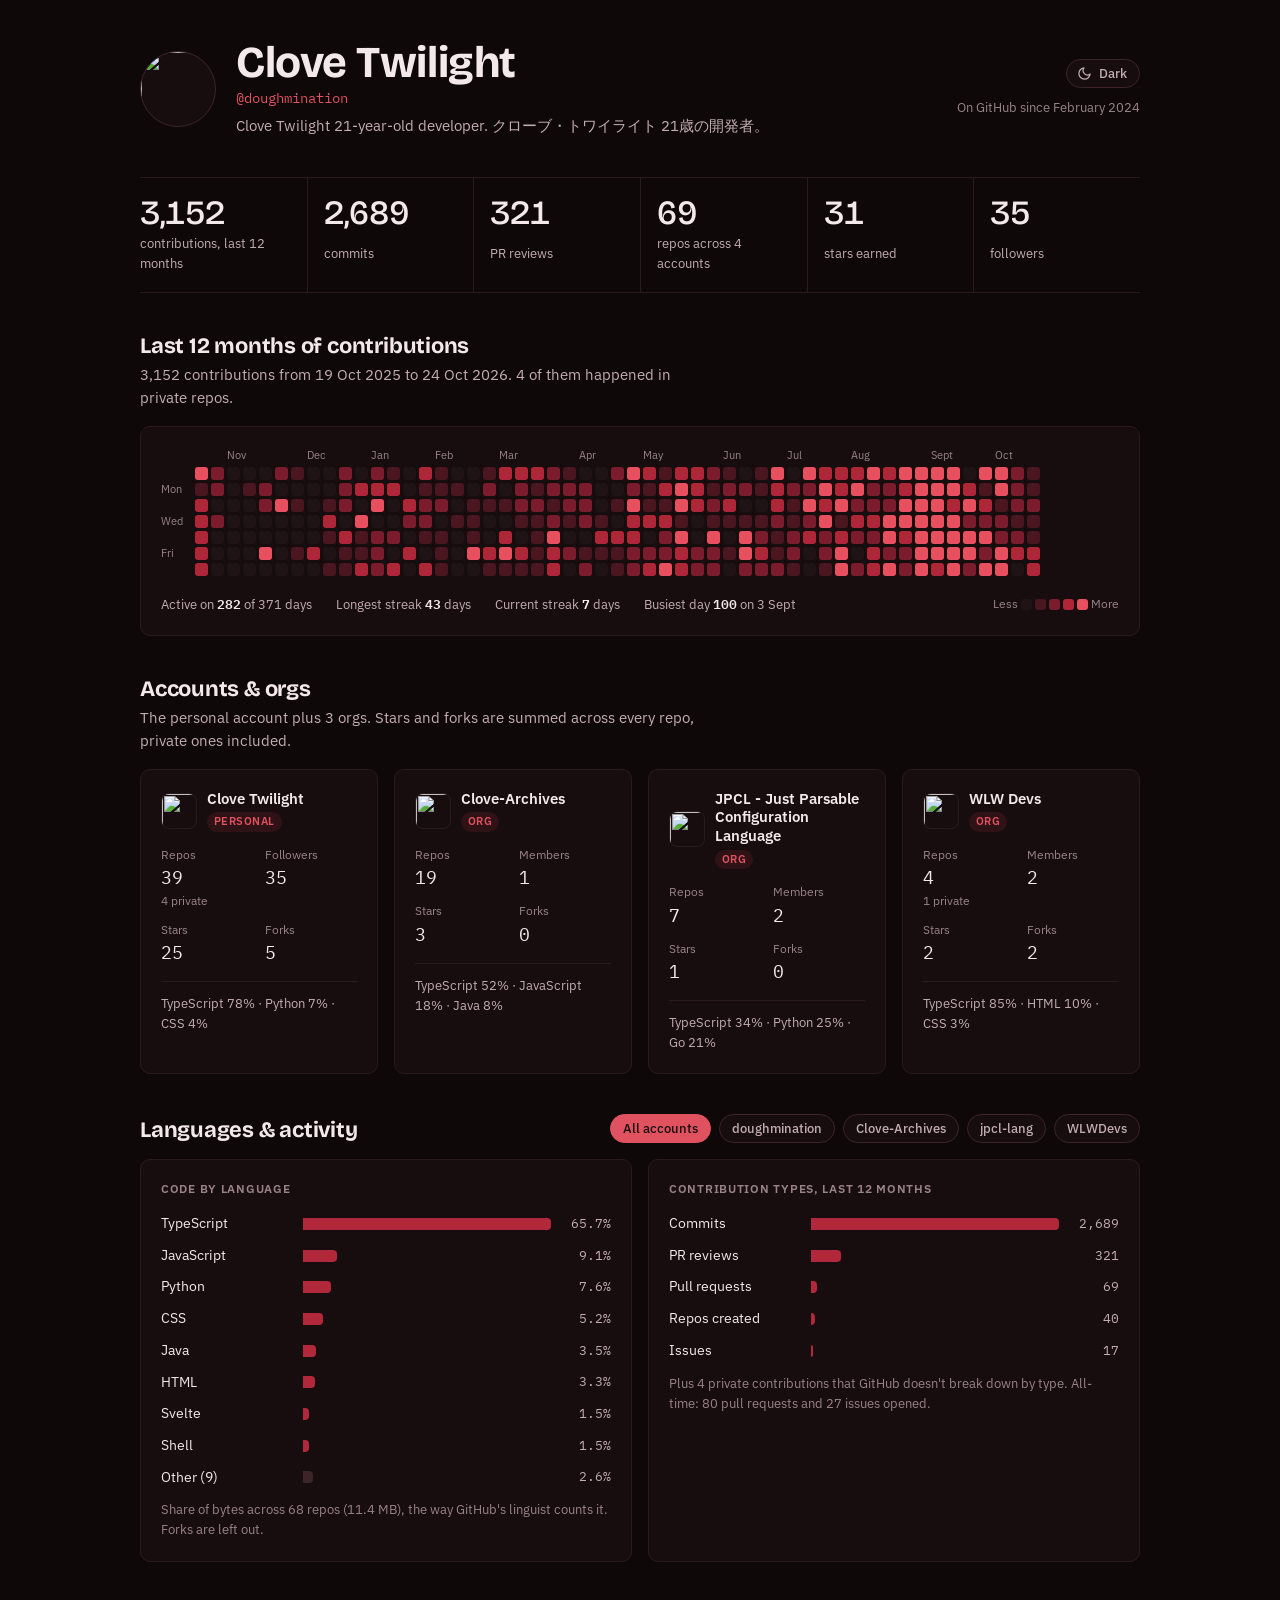
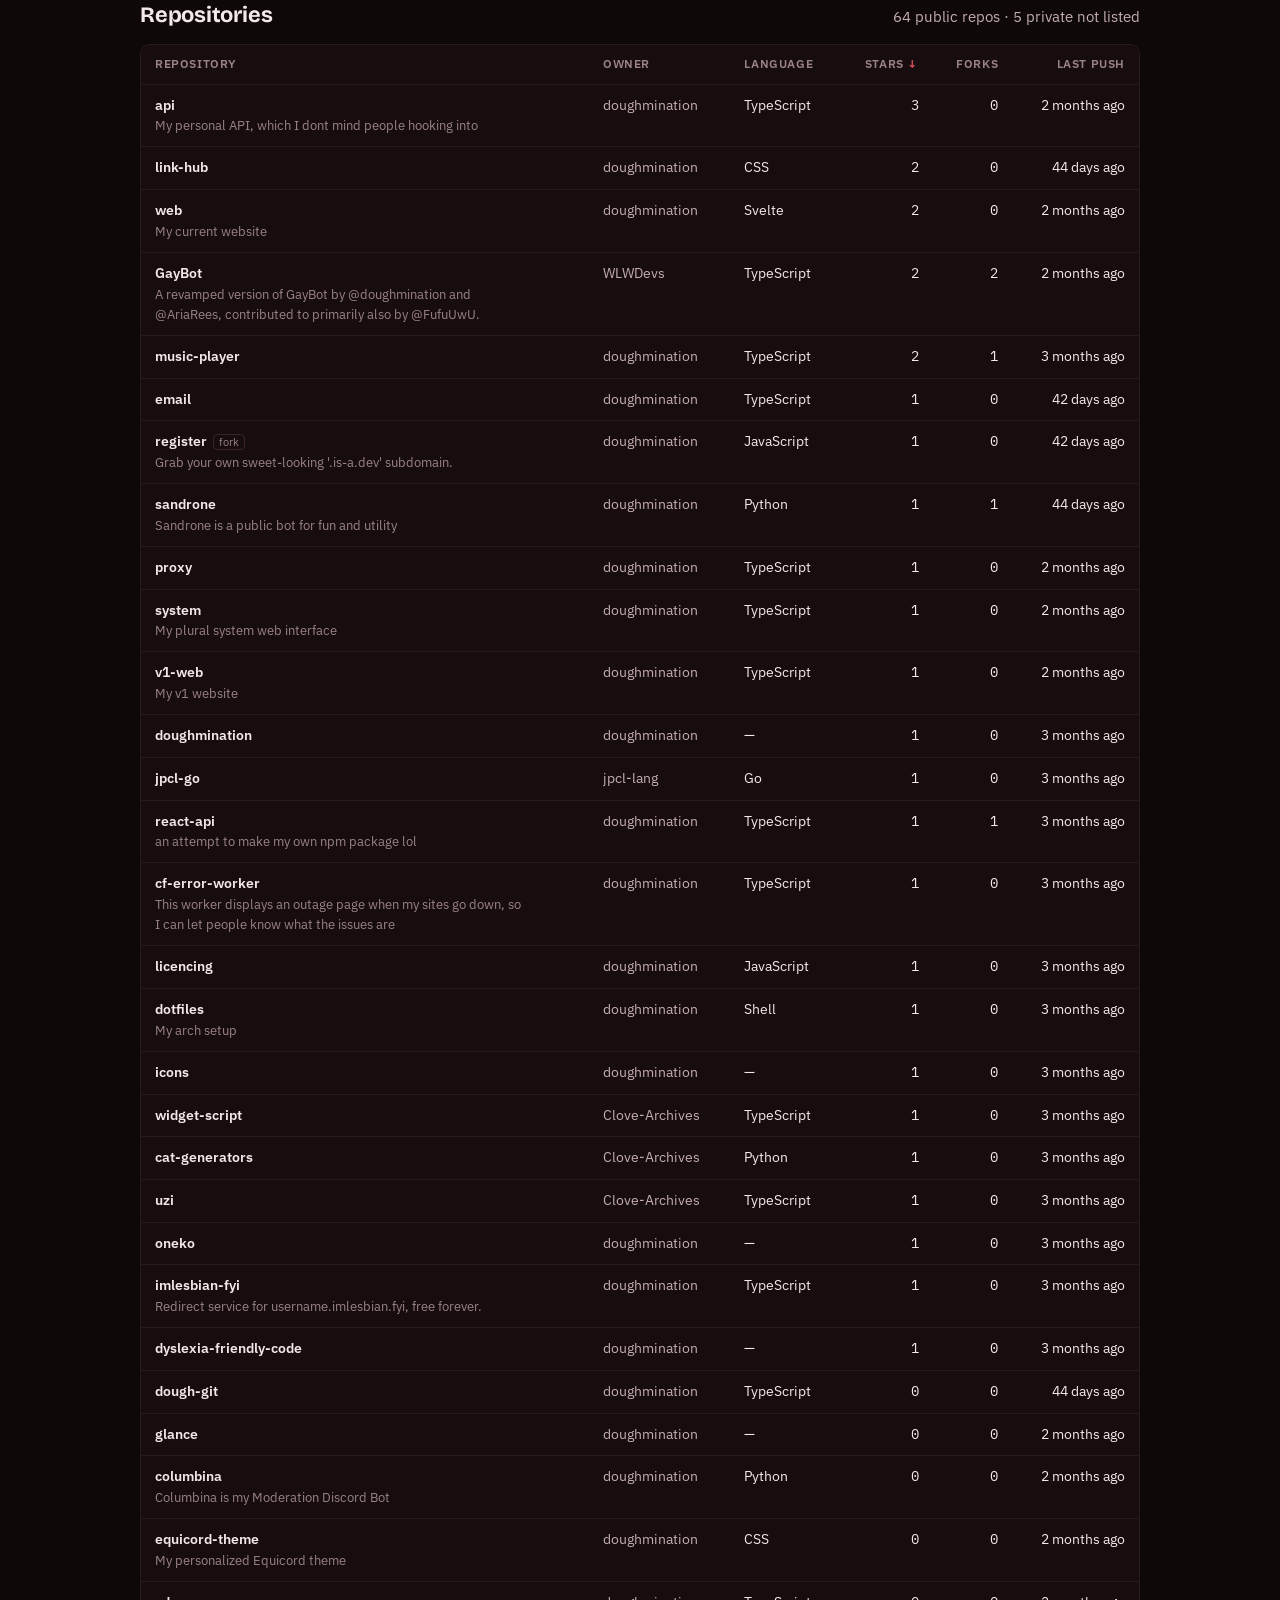
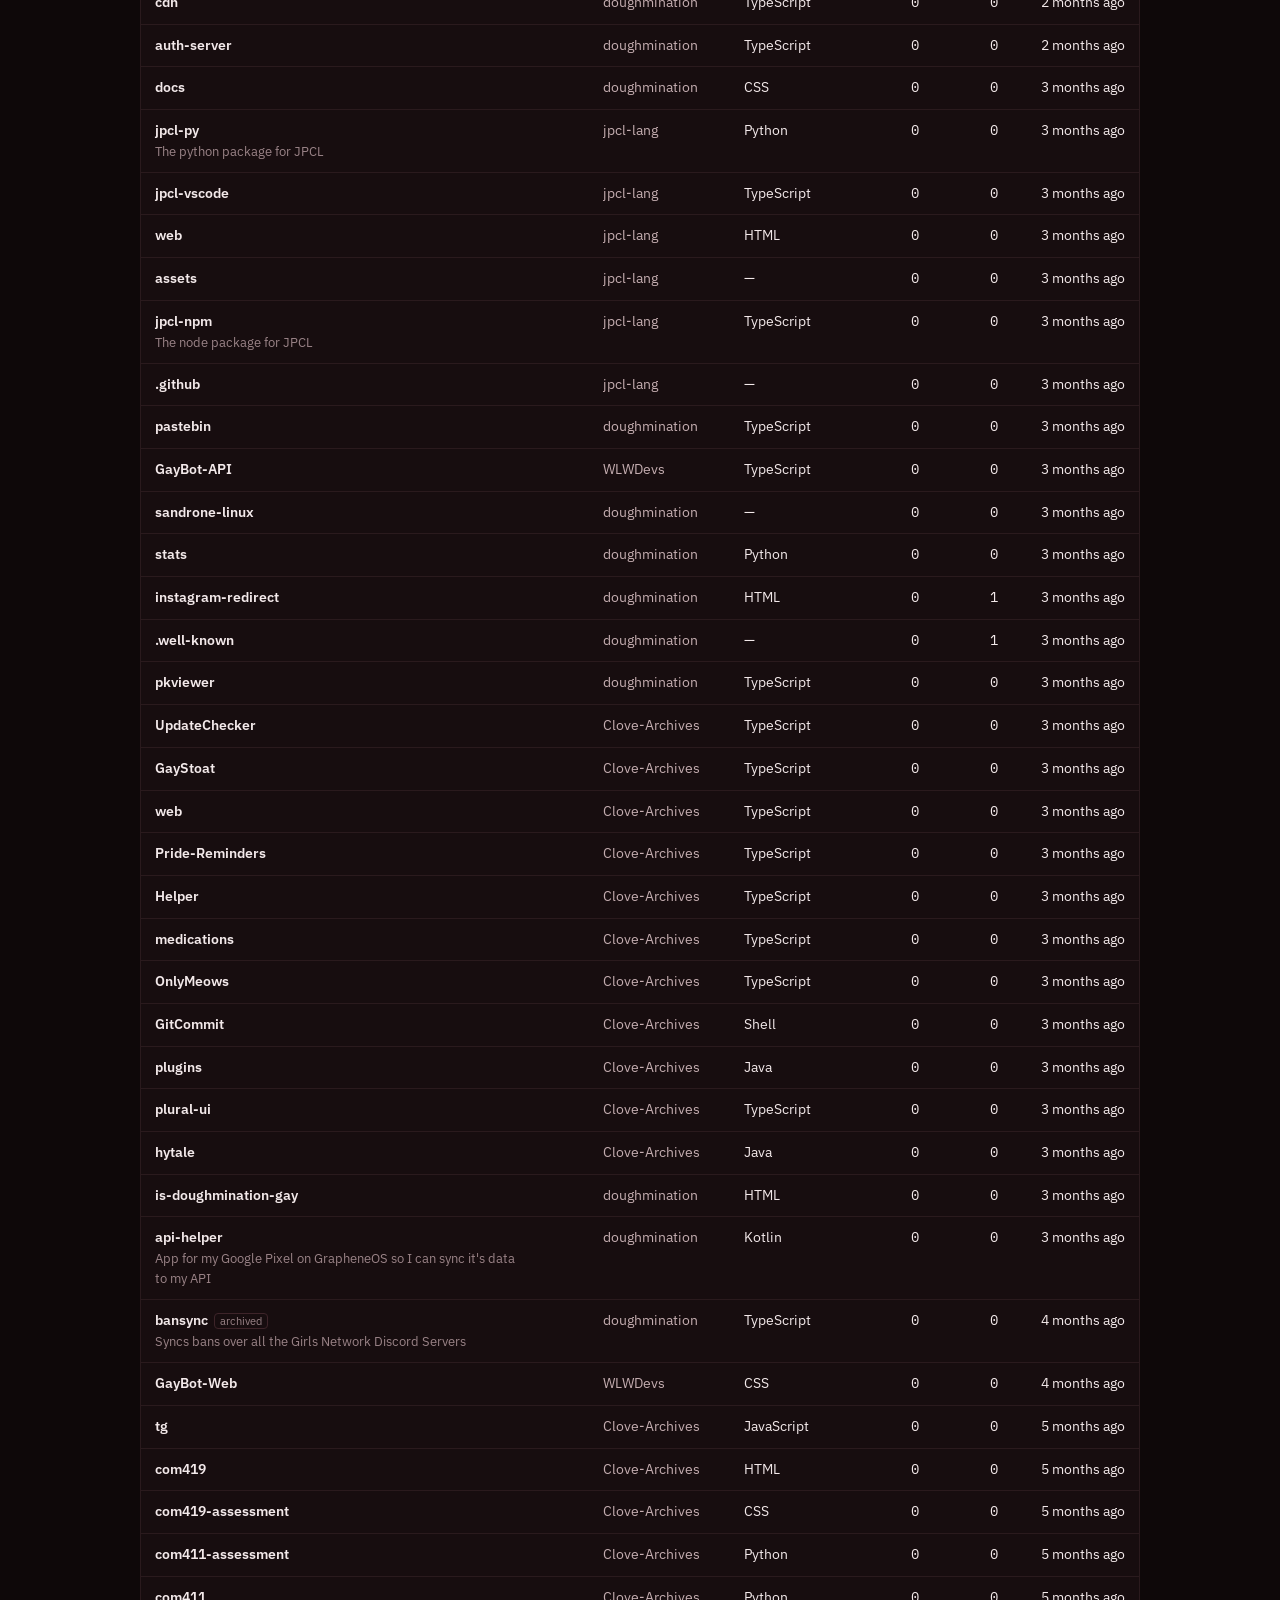
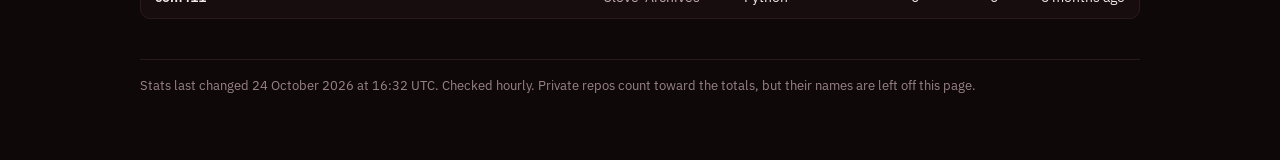
==== commit d998519f: "Update stats" ====
--- a/site/index.html
+++ b/site/index.html
@@ -95,7 +95,7 @@
 <div id="tip" hidden></div>
 
 <script>
-const D={"user":{"login":"doughmination","name":"Clove Twilight","avatar":"https://avatars.githubusercontent.com/u/158981303?u=54f1def390969d31d32ac333e600e6ceada632ac&v=4","bio":"Clove Twilight\r\n21-year-old developer.\r\n\r\nクローブ・トワイライト\r\n21歳の開発者。","created":"2024-02-05T02:39:25Z","url":"https://github.com/doughmination","followers":35,"following":11,"prs":80,"issues":27,"contrib":{"commits":2687,"prs":69,"issues":17,"reviews":321,"repos":40,"private":4,"total":3150},"days":[["2025-10-19",22],["2025-10-20",1],["2025-10-21",14],["2025-10-22",14],["2025-10-23",10],["2025-10-24",13],["2025-10-25",8],["2025-10-26",7],["2025-10-27",5],["2025-10-28",0],["2025-10-29",4],["2025-10-30",0],["2025-10-31",0],["2025-11-01",0],["2025-11-02",0],["2025-11-03",0],["2025-11-04",0],["2025-11-05",0],["2025-11-06",0],["2025-11-07",0],["2025-11-08",0],["2025-11-09",0],["2025-11-10",3],["2025-11-11",0],["2025-11-12",0],["2025-11-13",0],["2025-11-14",0],["2025-11-15",0],["2025-11-16",0],["2025-11-17",7],["2025-11-18",5],["2025-11-19",0],["2025-11-20",0],["2025-11-21",16],["2025-11-22",0],["2025-11-23",6],["2025-11-24",0],["2025-11-25",15],["2025-11-26",0],["2025-11-27",0],["2025-11-28",0],["2025-11-29",0],["2025-11-30",3],["2025-12-01",0],["2025-12-02",1],["2025-12-03",0],["2025-12-04",0],["2025-12-05",1],["2025-12-06",0],["2025-12-07",0],["2025-12-08",0],["2025-12-09",0],["2025-12-10",0],["2025-12-11",0],["2025-12-12",9],["2025-12-13",0],["2025-12-14",0],["2025-12-15",0],["2025-12-16",1],["2025-12-17",11],["2025-12-18",1],["2025-12-19",0],["2025-12-20",1],["2025-12-21",7],["2025-12-22",6],["2025-12-23",7],["2025-12-24",0],["2025-12-25",12],["2025-12-26",1],["2025-12-27",2],["2025-12-28",0],["2025-12-29",9],["2025-12-30",0],["2025-12-31",18],["2026-01-01",3],["2026-01-02",2],["2026-01-03",10],["2026-01-04",7],["2026-01-05",10],["2026-01-06",15],["2026-01-07",0],["2026-01-08",4],["2026-01-09",4],["2026-01-10",7],["2026-01-11",1],["2026-01-12",8],["2026-01-13",0],["2026-01-14",0],["2026-01-15",4],["2026-01-16",0],["2026-01-17",8],["2026-01-18",0],["2026-01-19",0],["2026-01-20",8],["2026-01-21",4],["2026-01-22",0],["2026-01-23",14],["2026-01-24",0],["2026-01-25",9],["2026-01-26",1],["2026-01-27",4],["2026-01-28",7],["2026-01-29",2],["2026-01-30",0],["2026-01-31",12],["2026-02-01",1],["2026-02-02",3],["2026-02-03",4],["2026-02-04",0],["2026-02-05",1],["2026-02-06",1],["2026-02-07",1],["2026-02-08",0],["2026-02-09",1],["2026-02-10",0],["2026-02-11",2],["2026-02-12",0],["2026-02-13",0],["2026-02-14",0],["2026-02-15",0],["2026-02-16",0],["2026-02-17",1],["2026-02-18",1],["2026-02-19",1],["2026-02-20",17],["2026-02-21",0],["2026-02-22",2],["2026-02-23",6],["2026-02-24",1],["2026-02-25",0],["2026-02-26",0],["2026-02-27",8],["2026-02-28",1],["2026-03-01",11],["2026-03-02",0],["2026-03-03",1],["2026-03-04",0],["2026-03-05",8],["2026-03-06",15],["2026-03-07",2],["2026-03-08",12],["2026-03-09",6],["2026-03-10",4],["2026-03-11",1],["2026-03-12",0],["2026-03-13",11],["2026-03-14",2],["2026-03-15",13],["2026-03-16",1],["2026-03-17",4],["2026-03-18",1],["2026-03-19",2],["2026-03-20",1],["2026-03-21",1],["2026-03-22",4],["2026-03-23",4],["2026-03-24",3],["2026-03-25",6],["2026-03-26",23],["2026-03-27",11],["2026-03-28",11],["2026-03-29",1],["2026-03-30",4],["2026-03-31",6],["2026-04-01",3],["2026-04-02",0],["2026-04-03",5],["2026-04-04",0],["2026-04-05",0],["2026-04-06",4],["2026-04-07",6],["2026-04-08",5],["2026-04-09",0],["2026-04-10",2],["2026-04-11",6],["2026-04-12",0],["2026-04-13",0],["2026-04-14",0],["2026-04-15",1],["2026-04-16",10],["2026-04-17",3],["2026-04-18",0],["2026-04-19",7],["2026-04-20",0],["2026-04-21",3],["2026-04-22",0],["2026-04-23",9],["2026-04-24",3],["2026-04-25",2],["2026-04-26",15],["2026-04-27",4],["2026-04-28",28],["2026-04-29",14],["2026-04-30",14],["2026-05-01",7],["2026-05-02",7],["2026-05-03",13],["2026-05-04",2],["2026-05-05",3],["2026-05-06",11],["2026-05-07",0],["2026-05-08",4],["2026-05-09",8],["2026-05-10",1],["2026-05-11",10],["2026-05-12",2],["2026-05-13",9],["2026-05-14",6],["2026-05-15",5],["2026-05-16",18],["2026-05-17",11],["2026-05-18",18],["2026-05-19",20],["2026-05-20",2],["2026-05-21",15],["2026-05-22",11],["2026-05-23",8],["2026-05-24",11],["2026-05-25",14],["2026-05-26",10],["2026-05-27",0],["2026-05-28",0],["2026-05-29",4],["2026-05-30",6],["2026-05-31",5],["2026-06-01",3],["2026-06-02",5],["2026-06-03",3],["2026-06-04",24],["2026-06-05",6],["2026-06-06",7],["2026-06-07",1],["2026-06-08",5],["2026-06-09",12],["2026-06-10",3],["2026-06-11",0],["2026-06-12",2],["2026-06-13",0],["2026-06-14",0],["2026-06-15",4],["2026-06-16",0],["2026-06-17",2],["2026-06-18",25],["2026-06-19",37],["2026-06-20",7],["2026-06-21",1],["2026-06-22",1],["2026-06-23",0],["2026-06-24",2],["2026-06-25",7],["2026-06-26",9],["2026-06-27",6],["2026-06-28",16],["2026-06-29",11],["2026-06-30",9],["2026-07-01",4],["2026-07-02",2],["2026-07-03",2],["2026-07-04",6],["2026-07-05",0],["2026-07-06",4],["2026-07-07",1],["2026-07-08",1],["2026-07-09",5],["2026-07-10",4],["2026-07-11",2],["2026-07-12",17],["2026-07-13",6],["2026-07-14",20],["2026-07-15",4],["2026-07-16",11],["2026-07-17",0],["2026-07-18",0],["2026-07-19",11],["2026-07-20",32],["2026-07-21",9],["2026-07-22",22],["2026-07-23",5],["2026-07-24",7],["2026-07-25",3],["2026-07-26",9],["2026-07-27",14],["2026-07-28",58],["2026-07-29",2],["2026-07-30",13],["2026-07-31",39],["2026-08-01",17],["2026-08-02",10],["2026-08-03",25],["2026-08-04",6],["2026-08-05",12],["2026-08-06",4],["2026-08-07",0],["2026-08-08",7],["2026-08-09",34],["2026-08-10",6],["2026-08-11",5],["2026-08-12",9],["2026-08-13",6],["2026-08-14",14],["2026-08-15",14],["2026-08-16",8],["2026-08-17",4],["2026-08-18",6],["2026-08-19",19],["2026-08-20",72],["2026-08-21",6],["2026-08-22",26],["2026-08-23",21],["2026-08-24",9],["2026-08-25",21],["2026-08-26",20],["2026-08-27",12],["2026-08-28",7],["2026-08-29",7],["2026-08-30",25],["2026-08-31",34],["2026-09-01",20],["2026-09-02",43],["2026-09-03",100],["2026-09-04",36],["2026-09-05",47],["2026-09-06",36],["2026-09-07",63],["2026-09-08",24],["2026-09-09",29],["2026-09-10",42],["2026-09-11",34],["2026-09-12",10],["2026-09-13",18],["2026-09-14",20],["2026-09-15",11],["2026-09-16",27],["2026-09-17",49],["2026-09-18",15],["2026-09-19",19],["2026-09-20",0],["2026-09-21",12],["2026-09-22",59],["2026-09-23",7],["2026-09-24",24],["2026-09-25",19],["2026-09-26",4],["2026-09-27",30],["2026-09-28",1],["2026-09-29",9],["2026-09-30",6],["2026-10-01",20],["2026-10-02",7],["2026-10-03",63],["2026-10-04",55],["2026-10-05",31],["2026-10-06",1],["2026-10-07",7],["2026-10-08",4],["2026-10-09",57],["2026-10-10",48],["2026-10-11",5],["2026-10-12",4],["2026-10-13",5],["2026-10-14",1],["2026-10-15",7],["2026-10-16",8],["2026-10-17",0],["2026-10-18",1],["2026-10-19",3],["2026-10-20",7],["2026-10-21",1],["2026-10-22",2],["2026-10-23",11],["2026-10-24",11]]},"accounts":[{"kind":"user","login":"doughmination","name":"Clove Twilight","url":"https://github.com/doughmination","avatar":"https://avatars.githubusercontent.com/u/158981303?u=54f1def390969d31d32ac333e600e6ceada632ac&v=4","members":null,"repoTotal":39,"repos":[{"owner":"doughmination","name":"api","url":"https://github.com/doughmination/api","desc":"My personal API, which I dont mind people hooking into","pushed":"2026-10-16T16:32:00Z","private":false,"fork":false,"archived":false,"stars":3,"forks":0,"lang":"TypeScript","langs":{"JavaScript":1663,"TypeScript":391910}},{"owner":"doughmination","name":"web","url":"https://github.com/doughmination/web","desc":"My current website","pushed":"2026-10-18T16:24:12Z","private":false,"fork":false,"archived":false,"stars":2,"forks":0,"lang":"Svelte","langs":{"JavaScript":1654,"HTML":391,"TypeScript":39813,"Svelte":110867,"CSS":57381,"Shell":186}},{"owner":"doughmination","name":"link-hub","url":"https://github.com/doughmination/link-hub","desc":null,"pushed":"2026-10-23T04:02:37Z","private":false,"fork":false,"archived":false,"stars":2,"forks":0,"lang":"CSS","langs":{"JavaScript":1635,"TypeScript":5920,"HTML":331,"Svelte":4774,"CSS":7722}},{"owner":"doughmination","name":"music-player","url":"https://github.com/doughmination/music-player","desc":null,"pushed":"2026-09-04T15:55:31Z","private":false,"fork":false,"archived":false,"stars":2,"forks":1,"lang":"TypeScript","langs":{"Dockerfile":2185,"TypeScript":327710,"HTML":1892,"CSS":30284,"Kotlin":19834,"Shell":6097}},{"owner":"doughmination","name":"register","url":"https://github.com/doughmination/register","desc":"Grab your own sweet-looking '.is-a.dev' subdomain.","pushed":"2026-10-24T06:28:09Z","private":false,"fork":true,"archived":false,"stars":1,"forks":0,"lang":"JavaScript","langs":{"JavaScript":45189}},{"owner":"doughmination","name":"proxy","url":"https://github.com/doughmination/proxy","desc":null,"pushed":"2026-10-19T11:39:46Z","private":false,"fork":false,"archived":false,"stars":1,"forks":0,"lang":"TypeScript","langs":{"TypeScript":17788}},{"owner":"doughmination","name":"email","url":"https://github.com/doughmination/email","desc":null,"pushed":"2026-10-24T11:51:07Z","private":false,"fork":false,"archived":false,"stars":1,"forks":0,"lang":"TypeScript","langs":{"TypeScript":146800,"JavaScript":1817,"HTML":889,"CSS":5786,"Svelte":48439}},{"owner":"doughmination","name":"sandrone","url":"https://github.com/doughmination/sandrone","desc":"Sandrone is a public bot for fun and utility","pushed":"2026-10-22T06:07:12Z","private":false,"fork":false,"archived":false,"stars":1,"forks":1,"lang":"Python","langs":{"Python":319087,"HTML":53394,"CSS":9806,"Shell":756,"JavaScript":4011}},{"owner":"doughmination","name":"system","url":"https://github.com/doughmination/system","desc":"My plural system web interface","pushed":"2026-10-11T21:50:23Z","private":false,"fork":false,"archived":false,"stars":1,"forks":0,"lang":"TypeScript","langs":{"TypeScript":343060}},{"owner":"doughmination","name":"v1-web","url":"https://github.com/doughmination/v1-web","desc":"My v1 website","pushed":"2026-09-25T22:52:36Z","private":false,"fork":false,"archived":false,"stars":1,"forks":0,"lang":"TypeScript","langs":{"TypeScript":686066,"CSS":8889}},{"owner":"doughmination","name":"imlesbian-fyi","url":"https://github.com/doughmination/imlesbian-fyi","desc":"Redirect service for username.imlesbian.fyi, free forever.","pushed":"2026-09-04T12:05:39Z","private":false,"fork":false,"archived":false,"stars":1,"forks":0,"lang":"TypeScript","langs":{"Dockerfile":1925,"Shell":119,"TypeScript":78732,"CSS":840,"JavaScript":289}},{"owner":"doughmination","name":"dyslexia-friendly-code","url":"https://github.com/doughmination/dyslexia-friendly-code","desc":null,"pushed":"2026-09-04T12:05:38Z","private":false,"fork":false,"archived":false,"stars":1,"forks":0,"lang":null,"langs":{}},{"owner":"doughmination","name":"react-api","url":"https://github.com/doughmination/react-api","desc":"an attempt to make my own npm package lol","pushed":"2026-09-18T15:07:28Z","private":false,"fork":false,"archived":false,"stars":1,"forks":1,"lang":"TypeScript","langs":{"TypeScript":135406}},{"owner":"doughmination","name":null,"url":null,"desc":null,"pushed":null,"private":true,"fork":false,"archived":false,"stars":1,"forks":0,"lang":null,"langs":{}},{"owner":"doughmination","name":"oneko","url":"https://github.com/doughmination/oneko","desc":null,"pushed":"2026-09-04T12:05:45Z","private":false,"fork":false,"archived":false,"stars":1,"forks":0,"lang":null,"langs":{}},{"owner":"doughmination","name":"icons","url":"https://github.com/doughmination/icons","desc":null,"pushed":"2026-09-07T07:13:30Z","private":false,"fork":false,"archived":false,"stars":1,"forks":0,"lang":null,"langs":{}},{"owner":"doughmination","name":"doughmination","url":"https://github.com/doughmination/doughmination","desc":null,"pushed":"2026-09-19T18:59:45Z","private":false,"fork":false,"archived":false,"stars":1,"forks":0,"lang":null,"langs":{}},{"owner":"doughmination","name":"licencing","url":"https://github.com/doughmination/licencing","desc":null,"pushed":"2026-09-16T09:14:53Z","private":false,"fork":false,"archived":false,"stars":1,"forks":0,"lang":"JavaScript","langs":{"JavaScript":6268,"Shell":5503}},{"owner":"doughmination","name":"dotfiles","url":"https://github.com/doughmination/dotfiles","desc":"My arch setup","pushed":"2026-09-14T13:49:42Z","private":false,"fork":false,"archived":false,"stars":1,"forks":0,"lang":"Shell","langs":{"Shell":137338,"GLSL":12885,"CSS":18402,"Lua":59747,"QML":27002}},{"owner":"doughmination","name":"cf-error-worker","url":"https://github.com/doughmination/cf-error-worker","desc":"This worker displays an outage page when my sites go down, so I can let people know what the issues are","pushed":"2026-09-16T10:40:36Z","private":false,"fork":false,"archived":false,"stars":1,"forks":0,"lang":"TypeScript","langs":{"TypeScript":16589}},{"owner":"doughmination","name":"glance","url":"https://github.com/doughmination/glance","desc":null,"pushed":"2026-10-20T13:37:51Z","private":false,"fork":false,"archived":false,"stars":0,"forks":0,"lang":null,"langs":{}},{"owner":"doughmination","name":"cdn","url":"https://github.com/doughmination/cdn","desc":null,"pushed":"2026-10-01T06:43:42Z","private":false,"fork":false,"archived":false,"stars":0,"forks":0,"lang":"TypeScript","langs":{"HTML":3756,"JavaScript":14331,"CSS":5846,"TypeScript":22487}},{"owner":"doughmination","name":"pastebin","url":"https://github.com/doughmination/pastebin","desc":null,"pushed":"2026-09-19T00:05:48Z","private":false,"fork":false,"archived":false,"stars":0,"forks":0,"lang":"TypeScript","langs":{"Dockerfile":951,"JavaScript":5729,"CSS":12243,"TypeScript":87343}},{"owner":"doughmination","name":"auth-server","url":"https://github.com/doughmination/auth-server","desc":null,"pushed":"2026-09-21T20:25:04Z","private":false,"fork":false,"archived":false,"stars":0,"forks":0,"lang":"TypeScript","langs":{"JavaScript":7514,"CSS":9596,"TypeScript":191187}},{"owner":"doughmination","name":"sandrone-linux","url":"https://github.com/doughmination/sandrone-linux","desc":null,"pushed":"2026-09-13T23:44:57Z","private":false,"fork":false,"archived":false,"stars":0,"forks":0,"lang":null,"langs":{}},{"owner":"doughmination","name":"stats","url":"https://github.com/doughmination/stats","desc":null,"pushed":"2026-09-13T23:42:37Z","private":false,"fork":false,"archived":false,"stars":0,"forks":0,"lang":"Python","langs":{"Python":9512}},{"owner":"doughmination","name":"columbina","url":"https://github.com/doughmination/columbina","desc":"Columbina is my Moderation Discord Bot","pushed":"2026-10-09T17:44:41Z","private":false,"fork":false,"archived":false,"stars":0,"forks":0,"lang":"Python","langs":{"Python":65848,"Shell":485}},{"owner":"doughmination","name":null,"url":null,"desc":null,"pushed":null,"private":true,"fork":false,"archived":false,"stars":0,"forks":0,"lang":null,"langs":{}},{"owner":"doughmination","name":null,"url":null,"desc":null,"pushed":null,"private":true,"fork":false,"archived":false,"stars":0,"forks":0,"lang":"Shell","langs":{"Shell":641}},{"owner":"doughmination","name":"instagram-redirect","url":"https://github.com/doughmination/instagram-redirect","desc":null,"pushed":"2026-09-08T01:18:43Z","private":false,"fork":false,"archived":false,"stars":0,"forks":1,"lang":"HTML","langs":{"HTML":413}},{"owner":"doughmination","name":".well-known","url":"https://github.com/doughmination/.well-known","desc":null,"pushed":"2026-09-08T01:06:27Z","private":false,"fork":false,"archived":false,"stars":0,"forks":1,"lang":null,"langs":{}},{"owner":"doughmination","name":"pkviewer","url":"https://github.com/doughmination/pkviewer","desc":null,"pushed":"2026-09-07T07:05:29Z","private":false,"fork":false,"archived":false,"stars":0,"forks":0,"lang":"TypeScript","langs":{"TypeScript":731083,"CSS":38302,"Shell":2373,"Dockerfile":5041}},{"owner":"doughmination","name":"docs","url":"https://github.com/doughmination/docs","desc":null,"pushed":"2026-09-19T19:02:56Z","private":false,"fork":false,"archived":false,"stars":0,"forks":0,"lang":"CSS","langs":{"HTML":1103,"CSS":9411}},{"owner":"doughmination","name":"equicord-theme","url":"https://github.com/doughmination/equicord-theme","desc":"My personalized Equicord theme","pushed":"2026-10-02T23:19:42Z","private":false,"fork":false,"archived":false,"stars":0,"forks":0,"lang":"CSS","langs":{"CSS":4547,"HTML":4307}},{"owner":"doughmination","name":"is-doughmination-gay","url":"https://github.com/doughmination/is-doughmination-gay","desc":null,"pushed":"2026-09-04T12:06:19Z","private":false,"fork":false,"archived":false,"stars":0,"forks":0,"lang":"HTML","langs":{"HTML":2235,"CSS":1738,"JavaScript":701}},{"owner":"doughmination","name":"dough-git","url":"https://github.com/doughmination/dough-git","desc":null,"pushed":"2026-10-22T21:34:23Z","private":false,"fork":false,"archived":false,"stars":0,"forks":0,"lang":"TypeScript","langs":{"Dockerfile":737,"JavaScript":90728,"TypeScript":172701,"CSS":12302}},{"owner":"doughmination","name":"api-helper","url":"https://github.com/doughmination/api-helper","desc":"App for my Google Pixel on GrapheneOS so I can sync it's data to my API","pushed":"2026-09-04T12:05:43Z","private":false,"fork":false,"archived":false,"stars":0,"forks":0,"lang":"Kotlin","langs":{"Kotlin":29299}},{"owner":"doughmination","name":null,"url":null,"desc":null,"pushed":null,"private":true,"fork":false,"archived":false,"stars":0,"forks":0,"lang":"TypeScript","langs":{"Dockerfile":513,"TypeScript":1206820,"JavaScript":19769,"Shell":807,"CSS":3040}},{"owner":"doughmination","name":"bansync","url":"https://github.com/doughmination/bansync","desc":"Syncs bans over all the Girls Network Discord Servers","pushed":"2026-08-15T01:03:14Z","private":false,"fork":false,"archived":true,"stars":0,"forks":0,"lang":"TypeScript","langs":{"Dockerfile":280,"TypeScript":38460,"JavaScript":2697}}]},{"kind":"org","login":"Clove-Archives","name":"Clove-Archives","url":"https://github.com/Clove-Archives","avatar":"https://avatars.githubusercontent.com/u/306896939?v=4","desc":null,"members":1,"repoTotal":19,"repos":[{"owner":"Clove-Archives","name":"uzi","url":"https://github.com/Clove-Archives/uzi","desc":null,"pushed":"2026-09-04T12:06:28Z","private":false,"fork":false,"archived":false,"stars":1,"forks":0,"lang":"TypeScript","langs":{"Dockerfile":345,"TypeScript":13858,"Shell":143}},{"owner":"Clove-Archives","name":"cat-generators","url":"https://github.com/Clove-Archives/cat-generators","desc":null,"pushed":"2026-09-04T12:06:31Z","private":false,"fork":false,"archived":false,"stars":1,"forks":0,"lang":"Python","langs":{"Python":13918}},{"owner":"Clove-Archives","name":"widget-script","url":"https://github.com/Clove-Archives/widget-script","desc":null,"pushed":"2026-09-04T12:06:32Z","private":false,"fork":false,"archived":false,"stars":1,"forks":0,"lang":"TypeScript","langs":{"TypeScript":2449}},{"owner":"Clove-Archives","name":"hytale","url":"https://github.com/Clove-Archives/hytale","desc":null,"pushed":"2026-09-04T12:06:37Z","private":false,"fork":false,"archived":false,"stars":0,"forks":0,"lang":"Java","langs":{"Java":15321}},{"owner":"Clove-Archives","name":"plural-ui","url":"https://github.com/Clove-Archives/plural-ui","desc":null,"pushed":"2026-09-04T12:06:38Z","private":false,"fork":false,"archived":false,"stars":0,"forks":0,"lang":"TypeScript","langs":{"Dockerfile":920,"TypeScript":175996,"HTML":4856,"CSS":4586}},{"owner":"Clove-Archives","name":"plugins","url":"https://github.com/Clove-Archives/plugins","desc":null,"pushed":"2026-09-04T12:06:40Z","private":false,"fork":false,"archived":false,"stars":0,"forks":0,"lang":"Java","langs":{"Java":384685}},{"owner":"Clove-Archives","name":"OnlyMeows","url":"https://github.com/Clove-Archives/OnlyMeows","desc":null,"pushed":"2026-09-04T12:06:44Z","private":false,"fork":false,"archived":false,"stars":0,"forks":0,"lang":"TypeScript","langs":{"Dockerfile":363,"TypeScript":13653}},{"owner":"Clove-Archives","name":"medications","url":"https://github.com/Clove-Archives/medications","desc":null,"pushed":"2026-09-04T12:06:46Z","private":false,"fork":false,"archived":false,"stars":0,"forks":0,"lang":"TypeScript","langs":{"Dockerfile":1637,"TypeScript":214631,"HTML":2364,"JavaScript":1548,"CSS":1481}},{"owner":"Clove-Archives","name":"Helper","url":"https://github.com/Clove-Archives/Helper","desc":null,"pushed":"2026-09-04T12:06:48Z","private":false,"fork":false,"archived":false,"stars":0,"forks":0,"lang":"TypeScript","langs":{"Dockerfile":510,"TypeScript":351675,"Shell":7039}},{"owner":"Clove-Archives","name":"Pride-Reminders","url":"https://github.com/Clove-Archives/Pride-Reminders","desc":null,"pushed":"2026-09-04T12:06:49Z","private":false,"fork":false,"archived":false,"stars":0,"forks":0,"lang":"TypeScript","langs":{"Dockerfile":973,"TypeScript":35062}},{"owner":"Clove-Archives","name":"web","url":"https://github.com/Clove-Archives/web","desc":null,"pushed":"2026-09-04T12:06:51Z","private":false,"fork":false,"archived":false,"stars":0,"forks":0,"lang":"TypeScript","langs":{"Dockerfile":9595,"JavaScript":281943,"HTML":84065,"CSS":145937,"TypeScript":1587812,"Python":290178}},{"owner":"Clove-Archives","name":"GitCommit","url":"https://github.com/Clove-Archives/GitCommit","desc":null,"pushed":"2026-09-04T12:06:42Z","private":false,"fork":false,"archived":false,"stars":0,"forks":0,"lang":"Shell","langs":{"Shell":4466,"Batchfile":77,"PowerShell":3269}},{"owner":"Clove-Archives","name":"GayStoat","url":"https://github.com/Clove-Archives/GayStoat","desc":null,"pushed":"2026-09-04T12:06:54Z","private":false,"fork":false,"archived":false,"stars":0,"forks":0,"lang":"TypeScript","langs":{"Dockerfile":607,"TypeScript":24779}},{"owner":"Clove-Archives","name":"tg","url":"https://github.com/Clove-Archives/tg","desc":null,"pushed":"2026-07-19T22:32:49Z","private":false,"fork":false,"archived":false,"stars":0,"forks":0,"lang":"JavaScript","langs":{"JavaScript":503903,"Shell":417,"CSS":41705,"HTML":54333}},{"owner":"Clove-Archives","name":"UpdateChecker","url":"https://github.com/Clove-Archives/UpdateChecker","desc":null,"pushed":"2026-09-04T12:06:55Z","private":false,"fork":false,"archived":false,"stars":0,"forks":0,"lang":"TypeScript","langs":{"Dockerfile":345,"TypeScript":21286,"Shell":143}},{"owner":"Clove-Archives","name":"com419","url":"https://github.com/Clove-Archives/com419","desc":null,"pushed":"2026-07-19T21:08:36Z","private":false,"fork":false,"archived":false,"stars":0,"forks":0,"lang":"HTML","langs":{"CSS":37976,"HTML":82768,"JavaScript":12367}},{"owner":"Clove-Archives","name":"com419-assessment","url":"https://github.com/Clove-Archives/com419-assessment","desc":null,"pushed":"2026-07-19T21:08:30Z","private":false,"fork":false,"archived":false,"stars":0,"forks":0,"lang":"CSS","langs":{"Dockerfile":303,"JavaScript":72618,"CSS":91170,"EJS":42323}},{"owner":"Clove-Archives","name":"com411-assessment","url":"https://github.com/Clove-Archives/com411-assessment","desc":null,"pushed":"2026-07-19T21:07:42Z","private":false,"fork":false,"archived":false,"stars":0,"forks":0,"lang":"Python","langs":{"Python":28183}},{"owner":"Clove-Archives","name":"com411","url":"https://github.com/Clove-Archives/com411","desc":null,"pushed":"2026-07-19T21:07:07Z","private":false,"fork":false,"archived":false,"stars":0,"forks":0,"lang":"Python","langs":{"PowerShell":3039,"Python":45637}}]},{"kind":"org","login":"jpcl-lang","name":"JPCL - Just Parsable Configuration Language","url":"https://github.com/jpcl-lang","avatar":"https://avatars.githubusercontent.com/u/328590022?v=4","desc":"A simple, human-editable data format combining TOML-style sections with JSON-style nesting.","members":2,"repoTotal":7,"repos":[{"owner":"jpcl-lang","name":"jpcl-go","url":"https://github.com/jpcl-lang/jpcl-go","desc":null,"pushed":"2026-09-19T16:10:13Z","private":false,"fork":false,"archived":false,"stars":1,"forks":0,"lang":"Go","langs":{"Go":75277}},{"owner":"jpcl-lang","name":"web","url":"https://github.com/jpcl-lang/web","desc":null,"pushed":"2026-09-19T16:18:53Z","private":false,"fork":false,"archived":false,"stars":0,"forks":0,"lang":"HTML","langs":{"HTML":43999,"CSS":20005,"JavaScript":3696,"Python":14638}},{"owner":"jpcl-lang","name":"jpcl-vscode","url":"https://github.com/jpcl-lang/jpcl-vscode","desc":null,"pushed":"2026-09-19T16:20:45Z","private":false,"fork":false,"archived":false,"stars":0,"forks":0,"lang":"TypeScript","langs":{"TypeScript":21517}},{"owner":"jpcl-lang","name":".github","url":"https://github.com/jpcl-lang/.github","desc":null,"pushed":"2026-09-19T15:49:40Z","private":false,"fork":false,"archived":false,"stars":0,"forks":0,"lang":null,"langs":{}},{"owner":"jpcl-lang","name":"assets","url":"https://github.com/jpcl-lang/assets","desc":null,"pushed":"2026-09-19T16:16:14Z","private":false,"fork":false,"archived":false,"stars":0,"forks":0,"lang":null,"langs":{}},{"owner":"jpcl-lang","name":"jpcl-npm","url":"https://github.com/jpcl-lang/jpcl-npm","desc":"The node package for JPCL","pushed":"2026-09-19T16:15:41Z","private":false,"fork":false,"archived":false,"stars":0,"forks":0,"lang":"TypeScript","langs":{"TypeScript":100436}},{"owner":"jpcl-lang","name":"jpcl-py","url":"https://github.com/jpcl-lang/jpcl-py","desc":"The python package for JPCL","pushed":"2026-09-19T16:25:20Z","private":false,"fork":false,"archived":false,"stars":0,"forks":0,"lang":"Python","langs":{"Python":74235}}]},{"kind":"org","login":"WLWDevs","name":"WLW Devs","url":"https://github.com/WLWDevs","avatar":"https://avatars.githubusercontent.com/u/328172463?v=4","desc":"","members":2,"repoTotal":4,"repos":[{"owner":"WLWDevs","name":"GayBot","url":"https://github.com/WLWDevs/GayBot","desc":"A revamped version of GayBot by @doughmination and @AriaRees, contributed to primarily also by @FufuUwU.","pushed":"2026-09-24T21:30:28Z","private":false,"fork":false,"archived":false,"stars":2,"forks":2,"lang":"TypeScript","langs":{"Dockerfile":1007,"TypeScript":207821,"HTML":21470,"JavaScript":4503}},{"owner":"WLWDevs","name":"GayBot-API","url":"https://github.com/WLWDevs/GayBot-API","desc":null,"pushed":"2026-09-14T17:34:15Z","private":false,"fork":false,"archived":false,"stars":0,"forks":0,"lang":"TypeScript","langs":{"TypeScript":2930}},{"owner":"WLWDevs","name":"GayBot-Web","url":"https://github.com/WLWDevs/GayBot-Web","desc":null,"pushed":"2026-08-03T23:54:34Z","private":false,"fork":false,"archived":false,"stars":0,"forks":0,"lang":"CSS","langs":{"CSS":11018,"HTML":9668}},{"owner":"WLWDevs","name":null,"url":null,"desc":null,"pushed":null,"private":true,"fork":false,"archived":true,"stars":0,"forks":0,"lang":"TypeScript","langs":{"TypeScript":66502,"Dockerfile":838}}]}],"updated":"2026-10-24T12:37:41Z"};
+const D={"user":{"login":"doughmination","name":"Clove Twilight","avatar":"https://avatars.githubusercontent.com/u/158981303?u=54f1def390969d31d32ac333e600e6ceada632ac&v=4","bio":"Clove Twilight\r\n21-year-old developer.\r\n\r\nクローブ・トワイライト\r\n21歳の開発者。","created":"2024-02-05T02:39:25Z","url":"https://github.com/doughmination","followers":35,"following":11,"prs":80,"issues":27,"contrib":{"commits":2689,"prs":69,"issues":17,"reviews":321,"repos":40,"private":4,"total":3152},"days":[["2025-10-19",22],["2025-10-20",1],["2025-10-21",14],["2025-10-22",14],["2025-10-23",10],["2025-10-24",13],["2025-10-25",8],["2025-10-26",7],["2025-10-27",5],["2025-10-28",0],["2025-10-29",4],["2025-10-30",0],["2025-10-31",0],["2025-11-01",0],["2025-11-02",0],["2025-11-03",0],["2025-11-04",0],["2025-11-05",0],["2025-11-06",0],["2025-11-07",0],["2025-11-08",0],["2025-11-09",0],["2025-11-10",3],["2025-11-11",0],["2025-11-12",0],["2025-11-13",0],["2025-11-14",0],["2025-11-15",0],["2025-11-16",0],["2025-11-17",7],["2025-11-18",5],["2025-11-19",0],["2025-11-20",0],["2025-11-21",16],["2025-11-22",0],["2025-11-23",6],["2025-11-24",0],["2025-11-25",15],["2025-11-26",0],["2025-11-27",0],["2025-11-28",0],["2025-11-29",0],["2025-11-30",3],["2025-12-01",0],["2025-12-02",1],["2025-12-03",0],["2025-12-04",0],["2025-12-05",1],["2025-12-06",0],["2025-12-07",0],["2025-12-08",0],["2025-12-09",0],["2025-12-10",0],["2025-12-11",0],["2025-12-12",9],["2025-12-13",0],["2025-12-14",0],["2025-12-15",0],["2025-12-16",1],["2025-12-17",11],["2025-12-18",1],["2025-12-19",0],["2025-12-20",1],["2025-12-21",7],["2025-12-22",6],["2025-12-23",7],["2025-12-24",0],["2025-12-25",12],["2025-12-26",1],["2025-12-27",2],["2025-12-28",0],["2025-12-29",9],["2025-12-30",0],["2025-12-31",18],["2026-01-01",3],["2026-01-02",2],["2026-01-03",10],["2026-01-04",7],["2026-01-05",10],["2026-01-06",15],["2026-01-07",0],["2026-01-08",4],["2026-01-09",4],["2026-01-10",7],["2026-01-11",1],["2026-01-12",8],["2026-01-13",0],["2026-01-14",0],["2026-01-15",4],["2026-01-16",0],["2026-01-17",8],["2026-01-18",0],["2026-01-19",0],["2026-01-20",8],["2026-01-21",4],["2026-01-22",0],["2026-01-23",14],["2026-01-24",0],["2026-01-25",9],["2026-01-26",1],["2026-01-27",4],["2026-01-28",7],["2026-01-29",2],["2026-01-30",0],["2026-01-31",12],["2026-02-01",1],["2026-02-02",3],["2026-02-03",4],["2026-02-04",0],["2026-02-05",1],["2026-02-06",1],["2026-02-07",1],["2026-02-08",0],["2026-02-09",1],["2026-02-10",0],["2026-02-11",2],["2026-02-12",0],["2026-02-13",0],["2026-02-14",0],["2026-02-15",0],["2026-02-16",0],["2026-02-17",1],["2026-02-18",1],["2026-02-19",1],["2026-02-20",17],["2026-02-21",0],["2026-02-22",2],["2026-02-23",6],["2026-02-24",1],["2026-02-25",0],["2026-02-26",0],["2026-02-27",8],["2026-02-28",1],["2026-03-01",11],["2026-03-02",0],["2026-03-03",1],["2026-03-04",0],["2026-03-05",8],["2026-03-06",15],["2026-03-07",2],["2026-03-08",12],["2026-03-09",6],["2026-03-10",4],["2026-03-11",1],["2026-03-12",0],["2026-03-13",11],["2026-03-14",2],["2026-03-15",13],["2026-03-16",1],["2026-03-17",4],["2026-03-18",1],["2026-03-19",2],["2026-03-20",1],["2026-03-21",1],["2026-03-22",4],["2026-03-23",4],["2026-03-24",3],["2026-03-25",6],["2026-03-26",23],["2026-03-27",11],["2026-03-28",11],["2026-03-29",1],["2026-03-30",4],["2026-03-31",6],["2026-04-01",3],["2026-04-02",0],["2026-04-03",5],["2026-04-04",0],["2026-04-05",0],["2026-04-06",4],["2026-04-07",6],["2026-04-08",5],["2026-04-09",0],["2026-04-10",2],["2026-04-11",6],["2026-04-12",0],["2026-04-13",0],["2026-04-14",0],["2026-04-15",1],["2026-04-16",10],["2026-04-17",3],["2026-04-18",0],["2026-04-19",7],["2026-04-20",0],["2026-04-21",3],["2026-04-22",0],["2026-04-23",9],["2026-04-24",3],["2026-04-25",2],["2026-04-26",15],["2026-04-27",4],["2026-04-28",28],["2026-04-29",14],["2026-04-30",14],["2026-05-01",7],["2026-05-02",7],["2026-05-03",13],["2026-05-04",2],["2026-05-05",3],["2026-05-06",11],["2026-05-07",0],["2026-05-08",4],["2026-05-09",8],["2026-05-10",1],["2026-05-11",10],["2026-05-12",2],["2026-05-13",9],["2026-05-14",6],["2026-05-15",5],["2026-05-16",18],["2026-05-17",11],["2026-05-18",18],["2026-05-19",20],["2026-05-20",2],["2026-05-21",15],["2026-05-22",11],["2026-05-23",8],["2026-05-24",11],["2026-05-25",14],["2026-05-26",10],["2026-05-27",0],["2026-05-28",0],["2026-05-29",4],["2026-05-30",6],["2026-05-31",5],["2026-06-01",3],["2026-06-02",5],["2026-06-03",3],["2026-06-04",24],["2026-06-05",6],["2026-06-06",7],["2026-06-07",1],["2026-06-08",5],["2026-06-09",12],["2026-06-10",3],["2026-06-11",0],["2026-06-12",2],["2026-06-13",0],["2026-06-14",0],["2026-06-15",4],["2026-06-16",0],["2026-06-17",2],["2026-06-18",25],["2026-06-19",37],["2026-06-20",7],["2026-06-21",1],["2026-06-22",1],["2026-06-23",0],["2026-06-24",2],["2026-06-25",7],["2026-06-26",9],["2026-06-27",6],["2026-06-28",16],["2026-06-29",11],["2026-06-30",9],["2026-07-01",4],["2026-07-02",2],["2026-07-03",2],["2026-07-04",6],["2026-07-05",0],["2026-07-06",4],["2026-07-07",1],["2026-07-08",1],["2026-07-09",5],["2026-07-10",4],["2026-07-11",2],["2026-07-12",17],["2026-07-13",6],["2026-07-14",20],["2026-07-15",4],["2026-07-16",11],["2026-07-17",0],["2026-07-18",0],["2026-07-19",11],["2026-07-20",32],["2026-07-21",9],["2026-07-22",22],["2026-07-23",5],["2026-07-24",7],["2026-07-25",3],["2026-07-26",9],["2026-07-27",14],["2026-07-28",58],["2026-07-29",2],["2026-07-30",13],["2026-07-31",39],["2026-08-01",17],["2026-08-02",10],["2026-08-03",25],["2026-08-04",6],["2026-08-05",12],["2026-08-06",4],["2026-08-07",0],["2026-08-08",7],["2026-08-09",34],["2026-08-10",6],["2026-08-11",5],["2026-08-12",9],["2026-08-13",6],["2026-08-14",14],["2026-08-15",14],["2026-08-16",8],["2026-08-17",4],["2026-08-18",6],["2026-08-19",19],["2026-08-20",72],["2026-08-21",6],["2026-08-22",26],["2026-08-23",21],["2026-08-24",9],["2026-08-25",21],["2026-08-26",20],["2026-08-27",12],["2026-08-28",7],["2026-08-29",7],["2026-08-30",25],["2026-08-31",34],["2026-09-01",20],["2026-09-02",43],["2026-09-03",100],["2026-09-04",36],["2026-09-05",47],["2026-09-06",36],["2026-09-07",63],["2026-09-08",24],["2026-09-09",29],["2026-09-10",42],["2026-09-11",34],["2026-09-12",10],["2026-09-13",18],["2026-09-14",20],["2026-09-15",11],["2026-09-16",27],["2026-09-17",49],["2026-09-18",15],["2026-09-19",19],["2026-09-20",0],["2026-09-21",12],["2026-09-22",59],["2026-09-23",7],["2026-09-24",24],["2026-09-25",19],["2026-09-26",4],["2026-09-27",30],["2026-09-28",1],["2026-09-29",9],["2026-09-30",6],["2026-10-01",20],["2026-10-02",7],["2026-10-03",63],["2026-10-04",55],["2026-10-05",31],["2026-10-06",1],["2026-10-07",7],["2026-10-08",4],["2026-10-09",57],["2026-10-10",48],["2026-10-11",5],["2026-10-12",4],["2026-10-13",5],["2026-10-14",1],["2026-10-15",7],["2026-10-16",8],["2026-10-17",0],["2026-10-18",1],["2026-10-19",3],["2026-10-20",7],["2026-10-21",1],["2026-10-22",2],["2026-10-23",11],["2026-10-24",13]]},"accounts":[{"kind":"user","login":"doughmination","name":"Clove Twilight","url":"https://github.com/doughmination","avatar":"https://avatars.githubusercontent.com/u/158981303?u=54f1def390969d31d32ac333e600e6ceada632ac&v=4","members":null,"repoTotal":39,"repos":[{"owner":"doughmination","name":"api","url":"https://github.com/doughmination/api","desc":"My personal API, which I dont mind people hooking into","pushed":"2026-10-16T16:32:00Z","private":false,"fork":false,"archived":false,"stars":3,"forks":0,"lang":"TypeScript","langs":{"JavaScript":1663,"TypeScript":391910}},{"owner":"doughmination","name":"web","url":"https://github.com/doughmination/web","desc":"My current website","pushed":"2026-10-18T16:24:12Z","private":false,"fork":false,"archived":false,"stars":2,"forks":0,"lang":"Svelte","langs":{"JavaScript":1654,"HTML":391,"TypeScript":39813,"Svelte":110867,"CSS":57381,"Shell":186}},{"owner":"doughmination","name":"link-hub","url":"https://github.com/doughmination/link-hub","desc":null,"pushed":"2026-10-23T04:02:37Z","private":false,"fork":false,"archived":false,"stars":2,"forks":0,"lang":"CSS","langs":{"JavaScript":1635,"TypeScript":5920,"HTML":331,"Svelte":4774,"CSS":7722}},{"owner":"doughmination","name":"music-player","url":"https://github.com/doughmination/music-player","desc":null,"pushed":"2026-09-04T15:55:31Z","private":false,"fork":false,"archived":false,"stars":2,"forks":1,"lang":"TypeScript","langs":{"Dockerfile":2185,"TypeScript":327710,"HTML":1892,"CSS":30284,"Kotlin":19834,"Shell":6097}},{"owner":"doughmination","name":"register","url":"https://github.com/doughmination/register","desc":"Grab your own sweet-looking '.is-a.dev' subdomain.","pushed":"2026-10-24T06:28:09Z","private":false,"fork":true,"archived":false,"stars":1,"forks":0,"lang":"JavaScript","langs":{"JavaScript":45189}},{"owner":"doughmination","name":"proxy","url":"https://github.com/doughmination/proxy","desc":null,"pushed":"2026-10-19T11:39:46Z","private":false,"fork":false,"archived":false,"stars":1,"forks":0,"lang":"TypeScript","langs":{"TypeScript":17788}},{"owner":"doughmination","name":"email","url":"https://github.com/doughmination/email","desc":null,"pushed":"2026-10-24T13:31:22Z","private":false,"fork":false,"archived":false,"stars":1,"forks":0,"lang":"TypeScript","langs":{"TypeScript":160005,"JavaScript":1817,"HTML":951,"CSS":5786,"Svelte":57760}},{"owner":"doughmination","name":"sandrone","url":"https://github.com/doughmination/sandrone","desc":"Sandrone is a public bot for fun and utility","pushed":"2026-10-22T06:07:12Z","private":false,"fork":false,"archived":false,"stars":1,"forks":1,"lang":"Python","langs":{"Python":319087,"HTML":53394,"CSS":9806,"Shell":756,"JavaScript":4011}},{"owner":"doughmination","name":"system","url":"https://github.com/doughmination/system","desc":"My plural system web interface","pushed":"2026-10-11T21:50:23Z","private":false,"fork":false,"archived":false,"stars":1,"forks":0,"lang":"TypeScript","langs":{"TypeScript":343060}},{"owner":"doughmination","name":"v1-web","url":"https://github.com/doughmination/v1-web","desc":"My v1 website","pushed":"2026-09-25T22:52:36Z","private":false,"fork":false,"archived":false,"stars":1,"forks":0,"lang":"TypeScript","langs":{"TypeScript":686066,"CSS":8889}},{"owner":"doughmination","name":"imlesbian-fyi","url":"https://github.com/doughmination/imlesbian-fyi","desc":"Redirect service for username.imlesbian.fyi, free forever.","pushed":"2026-09-04T12:05:39Z","private":false,"fork":false,"archived":false,"stars":1,"forks":0,"lang":"TypeScript","langs":{"Dockerfile":1925,"Shell":119,"TypeScript":78732,"CSS":840,"JavaScript":289}},{"owner":"doughmination","name":"dyslexia-friendly-code","url":"https://github.com/doughmination/dyslexia-friendly-code","desc":null,"pushed":"2026-09-04T12:05:38Z","private":false,"fork":false,"archived":false,"stars":1,"forks":0,"lang":null,"langs":{}},{"owner":"doughmination","name":"react-api","url":"https://github.com/doughmination/react-api","desc":"an attempt to make my own npm package lol","pushed":"2026-09-18T15:07:28Z","private":false,"fork":false,"archived":false,"stars":1,"forks":1,"lang":"TypeScript","langs":{"TypeScript":135406}},{"owner":"doughmination","name":null,"url":null,"desc":null,"pushed":null,"private":true,"fork":false,"archived":false,"stars":1,"forks":0,"lang":null,"langs":{}},{"owner":"doughmination","name":"oneko","url":"https://github.com/doughmination/oneko","desc":null,"pushed":"2026-09-04T12:05:45Z","private":false,"fork":false,"archived":false,"stars":1,"forks":0,"lang":null,"langs":{}},{"owner":"doughmination","name":"icons","url":"https://github.com/doughmination/icons","desc":null,"pushed":"2026-09-07T07:13:30Z","private":false,"fork":false,"archived":false,"stars":1,"forks":0,"lang":null,"langs":{}},{"owner":"doughmination","name":"doughmination","url":"https://github.com/doughmination/doughmination","desc":null,"pushed":"2026-09-19T18:59:45Z","private":false,"fork":false,"archived":false,"stars":1,"forks":0,"lang":null,"langs":{}},{"owner":"doughmination","name":"licencing","url":"https://github.com/doughmination/licencing","desc":null,"pushed":"2026-09-16T09:14:53Z","private":false,"fork":false,"archived":false,"stars":1,"forks":0,"lang":"JavaScript","langs":{"JavaScript":6268,"Shell":5503}},{"owner":"doughmination","name":"dotfiles","url":"https://github.com/doughmination/dotfiles","desc":"My arch setup","pushed":"2026-09-14T13:49:42Z","private":false,"fork":false,"archived":false,"stars":1,"forks":0,"lang":"Shell","langs":{"Shell":137338,"GLSL":12885,"CSS":18402,"Lua":59747,"QML":27002}},{"owner":"doughmination","name":"cf-error-worker","url":"https://github.com/doughmination/cf-error-worker","desc":"This worker displays an outage page when my sites go down, so I can let people know what the issues are","pushed":"2026-09-16T10:40:36Z","private":false,"fork":false,"archived":false,"stars":1,"forks":0,"lang":"TypeScript","langs":{"TypeScript":16589}},{"owner":"doughmination","name":"glance","url":"https://github.com/doughmination/glance","desc":null,"pushed":"2026-10-20T13:37:51Z","private":false,"fork":false,"archived":false,"stars":0,"forks":0,"lang":null,"langs":{}},{"owner":"doughmination","name":"cdn","url":"https://github.com/doughmination/cdn","desc":null,"pushed":"2026-10-01T06:43:42Z","private":false,"fork":false,"archived":false,"stars":0,"forks":0,"lang":"TypeScript","langs":{"HTML":3756,"JavaScript":14331,"CSS":5846,"TypeScript":22487}},{"owner":"doughmination","name":"pastebin","url":"https://github.com/doughmination/pastebin","desc":null,"pushed":"2026-09-19T00:05:48Z","private":false,"fork":false,"archived":false,"stars":0,"forks":0,"lang":"TypeScript","langs":{"Dockerfile":951,"JavaScript":5729,"CSS":12243,"TypeScript":87343}},{"owner":"doughmination","name":"auth-server","url":"https://github.com/doughmination/auth-server","desc":null,"pushed":"2026-09-21T20:25:04Z","private":false,"fork":false,"archived":false,"stars":0,"forks":0,"lang":"TypeScript","langs":{"JavaScript":7514,"CSS":9596,"TypeScript":191187}},{"owner":"doughmination","name":"sandrone-linux","url":"https://github.com/doughmination/sandrone-linux","desc":null,"pushed":"2026-09-13T23:44:57Z","private":false,"fork":false,"archived":false,"stars":0,"forks":0,"lang":null,"langs":{}},{"owner":"doughmination","name":"stats","url":"https://github.com/doughmination/stats","desc":null,"pushed":"2026-09-13T23:42:37Z","private":false,"fork":false,"archived":false,"stars":0,"forks":0,"lang":"Python","langs":{"Python":9512}},{"owner":"doughmination","name":"columbina","url":"https://github.com/doughmination/columbina","desc":"Columbina is my Moderation Discord Bot","pushed":"2026-10-09T17:44:41Z","private":false,"fork":false,"archived":false,"stars":0,"forks":0,"lang":"Python","langs":{"Python":65848,"Shell":485}},{"owner":"doughmination","name":null,"url":null,"desc":null,"pushed":null,"private":true,"fork":false,"archived":false,"stars":0,"forks":0,"lang":null,"langs":{}},{"owner":"doughmination","name":null,"url":null,"desc":null,"pushed":null,"private":true,"fork":false,"archived":false,"stars":0,"forks":0,"lang":"Shell","langs":{"Shell":641}},{"owner":"doughmination","name":"instagram-redirect","url":"https://github.com/doughmination/instagram-redirect","desc":null,"pushed":"2026-09-08T01:18:43Z","private":false,"fork":false,"archived":false,"stars":0,"forks":1,"lang":"HTML","langs":{"HTML":413}},{"owner":"doughmination","name":".well-known","url":"https://github.com/doughmination/.well-known","desc":null,"pushed":"2026-09-08T01:06:27Z","private":false,"fork":false,"archived":false,"stars":0,"forks":1,"lang":null,"langs":{}},{"owner":"doughmination","name":"pkviewer","url":"https://github.com/doughmination/pkviewer","desc":null,"pushed":"2026-09-07T07:05:29Z","private":false,"fork":false,"archived":false,"stars":0,"forks":0,"lang":"TypeScript","langs":{"TypeScript":731083,"CSS":38302,"Shell":2373,"Dockerfile":5041}},{"owner":"doughmination","name":"docs","url":"https://github.com/doughmination/docs","desc":null,"pushed":"2026-09-19T19:02:56Z","private":false,"fork":false,"archived":false,"stars":0,"forks":0,"lang":"CSS","langs":{"HTML":1103,"CSS":9411}},{"owner":"doughmination","name":"equicord-theme","url":"https://github.com/doughmination/equicord-theme","desc":"My personalized Equicord theme","pushed":"2026-10-02T23:19:42Z","private":false,"fork":false,"archived":false,"stars":0,"forks":0,"lang":"CSS","langs":{"CSS":4547,"HTML":4307}},{"owner":"doughmination","name":"is-doughmination-gay","url":"https://github.com/doughmination/is-doughmination-gay","desc":null,"pushed":"2026-09-04T12:06:19Z","private":false,"fork":false,"archived":false,"stars":0,"forks":0,"lang":"HTML","langs":{"HTML":2235,"CSS":1738,"JavaScript":701}},{"owner":"doughmination","name":"dough-git","url":"https://github.com/doughmination/dough-git","desc":null,"pushed":"2026-10-22T21:34:23Z","private":false,"fork":false,"archived":false,"stars":0,"forks":0,"lang":"TypeScript","langs":{"Dockerfile":737,"JavaScript":90728,"TypeScript":172701,"CSS":12302}},{"owner":"doughmination","name":"api-helper","url":"https://github.com/doughmination/api-helper","desc":"App for my Google Pixel on GrapheneOS so I can sync it's data to my API","pushed":"2026-09-04T12:05:43Z","private":false,"fork":false,"archived":false,"stars":0,"forks":0,"lang":"Kotlin","langs":{"Kotlin":29299}},{"owner":"doughmination","name":null,"url":null,"desc":null,"pushed":null,"private":true,"fork":false,"archived":false,"stars":0,"forks":0,"lang":"TypeScript","langs":{"Dockerfile":513,"TypeScript":1206820,"JavaScript":19769,"Shell":807,"CSS":3040}},{"owner":"doughmination","name":"bansync","url":"https://github.com/doughmination/bansync","desc":"Syncs bans over all the Girls Network Discord Servers","pushed":"2026-08-15T01:03:14Z","private":false,"fork":false,"archived":true,"stars":0,"forks":0,"lang":"TypeScript","langs":{"Dockerfile":280,"TypeScript":38460,"JavaScript":2697}}]},{"kind":"org","login":"Clove-Archives","name":"Clove-Archives","url":"https://github.com/Clove-Archives","avatar":"https://avatars.githubusercontent.com/u/306896939?v=4","desc":null,"members":1,"repoTotal":19,"repos":[{"owner":"Clove-Archives","name":"uzi","url":"https://github.com/Clove-Archives/uzi","desc":null,"pushed":"2026-09-04T12:06:28Z","private":false,"fork":false,"archived":false,"stars":1,"forks":0,"lang":"TypeScript","langs":{"Dockerfile":345,"TypeScript":13858,"Shell":143}},{"owner":"Clove-Archives","name":"cat-generators","url":"https://github.com/Clove-Archives/cat-generators","desc":null,"pushed":"2026-09-04T12:06:31Z","private":false,"fork":false,"archived":false,"stars":1,"forks":0,"lang":"Python","langs":{"Python":13918}},{"owner":"Clove-Archives","name":"widget-script","url":"https://github.com/Clove-Archives/widget-script","desc":null,"pushed":"2026-09-04T12:06:32Z","private":false,"fork":false,"archived":false,"stars":1,"forks":0,"lang":"TypeScript","langs":{"TypeScript":2449}},{"owner":"Clove-Archives","name":"hytale","url":"https://github.com/Clove-Archives/hytale","desc":null,"pushed":"2026-09-04T12:06:37Z","private":false,"fork":false,"archived":false,"stars":0,"forks":0,"lang":"Java","langs":{"Java":15321}},{"owner":"Clove-Archives","name":"plural-ui","url":"https://github.com/Clove-Archives/plural-ui","desc":null,"pushed":"2026-09-04T12:06:38Z","private":false,"fork":false,"archived":false,"stars":0,"forks":0,"lang":"TypeScript","langs":{"Dockerfile":920,"TypeScript":175996,"HTML":4856,"CSS":4586}},{"owner":"Clove-Archives","name":"plugins","url":"https://github.com/Clove-Archives/plugins","desc":null,"pushed":"2026-09-04T12:06:40Z","private":false,"fork":false,"archived":false,"stars":0,"forks":0,"lang":"Java","langs":{"Java":384685}},{"owner":"Clove-Archives","name":"OnlyMeows","url":"https://github.com/Clove-Archives/OnlyMeows","desc":null,"pushed":"2026-09-04T12:06:44Z","private":false,"fork":false,"archived":false,"stars":0,"forks":0,"lang":"TypeScript","langs":{"Dockerfile":363,"TypeScript":13653}},{"owner":"Clove-Archives","name":"medications","url":"https://github.com/Clove-Archives/medications","desc":null,"pushed":"2026-09-04T12:06:46Z","private":false,"fork":false,"archived":false,"stars":0,"forks":0,"lang":"TypeScript","langs":{"Dockerfile":1637,"TypeScript":214631,"HTML":2364,"JavaScript":1548,"CSS":1481}},{"owner":"Clove-Archives","name":"Helper","url":"https://github.com/Clove-Archives/Helper","desc":null,"pushed":"2026-09-04T12:06:48Z","private":false,"fork":false,"archived":false,"stars":0,"forks":0,"lang":"TypeScript","langs":{"Dockerfile":510,"TypeScript":351675,"Shell":7039}},{"owner":"Clove-Archives","name":"Pride-Reminders","url":"https://github.com/Clove-Archives/Pride-Reminders","desc":null,"pushed":"2026-09-04T12:06:49Z","private":false,"fork":false,"archived":false,"stars":0,"forks":0,"lang":"TypeScript","langs":{"Dockerfile":973,"TypeScript":35062}},{"owner":"Clove-Archives","name":"web","url":"https://github.com/Clove-Archives/web","desc":null,"pushed":"2026-09-04T12:06:51Z","private":false,"fork":false,"archived":false,"stars":0,"forks":0,"lang":"TypeScript","langs":{"Dockerfile":9595,"JavaScript":281943,"HTML":84065,"CSS":145937,"TypeScript":1587812,"Python":290178}},{"owner":"Clove-Archives","name":"GitCommit","url":"https://github.com/Clove-Archives/GitCommit","desc":null,"pushed":"2026-09-04T12:06:42Z","private":false,"fork":false,"archived":false,"stars":0,"forks":0,"lang":"Shell","langs":{"Shell":4466,"Batchfile":77,"PowerShell":3269}},{"owner":"Clove-Archives","name":"GayStoat","url":"https://github.com/Clove-Archives/GayStoat","desc":null,"pushed":"2026-09-04T12:06:54Z","private":false,"fork":false,"archived":false,"stars":0,"forks":0,"lang":"TypeScript","langs":{"Dockerfile":607,"TypeScript":24779}},{"owner":"Clove-Archives","name":"tg","url":"https://github.com/Clove-Archives/tg","desc":null,"pushed":"2026-07-19T22:32:49Z","private":false,"fork":false,"archived":false,"stars":0,"forks":0,"lang":"JavaScript","langs":{"JavaScript":503903,"Shell":417,"CSS":41705,"HTML":54333}},{"owner":"Clove-Archives","name":"UpdateChecker","url":"https://github.com/Clove-Archives/UpdateChecker","desc":null,"pushed":"2026-09-04T12:06:55Z","private":false,"fork":false,"archived":false,"stars":0,"forks":0,"lang":"TypeScript","langs":{"Dockerfile":345,"TypeScript":21286,"Shell":143}},{"owner":"Clove-Archives","name":"com419","url":"https://github.com/Clove-Archives/com419","desc":null,"pushed":"2026-07-19T21:08:36Z","private":false,"fork":false,"archived":false,"stars":0,"forks":0,"lang":"HTML","langs":{"CSS":37976,"HTML":82768,"JavaScript":12367}},{"owner":"Clove-Archives","name":"com419-assessment","url":"https://github.com/Clove-Archives/com419-assessment","desc":null,"pushed":"2026-07-19T21:08:30Z","private":false,"fork":false,"archived":false,"stars":0,"forks":0,"lang":"CSS","langs":{"Dockerfile":303,"JavaScript":72618,"CSS":91170,"EJS":42323}},{"owner":"Clove-Archives","name":"com411-assessment","url":"https://github.com/Clove-Archives/com411-assessment","desc":null,"pushed":"2026-07-19T21:07:42Z","private":false,"fork":false,"archived":false,"stars":0,"forks":0,"lang":"Python","langs":{"Python":28183}},{"owner":"Clove-Archives","name":"com411","url":"https://github.com/Clove-Archives/com411","desc":null,"pushed":"2026-07-19T21:07:07Z","private":false,"fork":false,"archived":false,"stars":0,"forks":0,"lang":"Python","langs":{"PowerShell":3039,"Python":45637}}]},{"kind":"org","login":"jpcl-lang","name":"JPCL - Just Parsable Configuration Language","url":"https://github.com/jpcl-lang","avatar":"https://avatars.githubusercontent.com/u/328590022?v=4","desc":"A simple, human-editable data format combining TOML-style sections with JSON-style nesting.","members":2,"repoTotal":7,"repos":[{"owner":"jpcl-lang","name":"jpcl-go","url":"https://github.com/jpcl-lang/jpcl-go","desc":null,"pushed":"2026-09-19T16:10:13Z","private":false,"fork":false,"archived":false,"stars":1,"forks":0,"lang":"Go","langs":{"Go":75277}},{"owner":"jpcl-lang","name":"web","url":"https://github.com/jpcl-lang/web","desc":null,"pushed":"2026-09-19T16:18:53Z","private":false,"fork":false,"archived":false,"stars":0,"forks":0,"lang":"HTML","langs":{"HTML":43999,"CSS":20005,"JavaScript":3696,"Python":14638}},{"owner":"jpcl-lang","name":"jpcl-vscode","url":"https://github.com/jpcl-lang/jpcl-vscode","desc":null,"pushed":"2026-09-19T16:20:45Z","private":false,"fork":false,"archived":false,"stars":0,"forks":0,"lang":"TypeScript","langs":{"TypeScript":21517}},{"owner":"jpcl-lang","name":".github","url":"https://github.com/jpcl-lang/.github","desc":null,"pushed":"2026-09-19T15:49:40Z","private":false,"fork":false,"archived":false,"stars":0,"forks":0,"lang":null,"langs":{}},{"owner":"jpcl-lang","name":"assets","url":"https://github.com/jpcl-lang/assets","desc":null,"pushed":"2026-09-19T16:16:14Z","private":false,"fork":false,"archived":false,"stars":0,"forks":0,"lang":null,"langs":{}},{"owner":"jpcl-lang","name":"jpcl-npm","url":"https://github.com/jpcl-lang/jpcl-npm","desc":"The node package for JPCL","pushed":"2026-09-19T16:15:41Z","private":false,"fork":false,"archived":false,"stars":0,"forks":0,"lang":"TypeScript","langs":{"TypeScript":100436}},{"owner":"jpcl-lang","name":"jpcl-py","url":"https://github.com/jpcl-lang/jpcl-py","desc":"The python package for JPCL","pushed":"2026-09-19T16:25:20Z","private":false,"fork":false,"archived":false,"stars":0,"forks":0,"lang":"Python","langs":{"Python":74235}}]},{"kind":"org","login":"WLWDevs","name":"WLW Devs","url":"https://github.com/WLWDevs","avatar":"https://avatars.githubusercontent.com/u/328172463?v=4","desc":"","members":2,"repoTotal":4,"repos":[{"owner":"WLWDevs","name":"GayBot","url":"https://github.com/WLWDevs/GayBot","desc":"A revamped version of GayBot by @doughmination and @AriaRees, contributed to primarily also by @FufuUwU.","pushed":"2026-09-24T21:30:28Z","private":false,"fork":false,"archived":false,"stars":2,"forks":2,"lang":"TypeScript","langs":{"Dockerfile":1007,"TypeScript":207821,"HTML":21470,"JavaScript":4503}},{"owner":"WLWDevs","name":"GayBot-API","url":"https://github.com/WLWDevs/GayBot-API","desc":null,"pushed":"2026-09-14T17:34:15Z","private":false,"fork":false,"archived":false,"stars":0,"forks":0,"lang":"TypeScript","langs":{"TypeScript":2930}},{"owner":"WLWDevs","name":"GayBot-Web","url":"https://github.com/WLWDevs/GayBot-Web","desc":null,"pushed":"2026-08-03T23:54:34Z","private":false,"fork":false,"archived":false,"stars":0,"forks":0,"lang":"CSS","langs":{"CSS":11018,"HTML":9668}},{"owner":"WLWDevs","name":null,"url":null,"desc":null,"pushed":null,"private":true,"fork":false,"archived":true,"stars":0,"forks":0,"lang":"TypeScript","langs":{"TypeScript":66502,"Dockerfile":838}}]}],"updated":"2026-10-24T16:32:48Z"};
 const $=id=>document.getElementById(id);
 const fmt=n=>n.toLocaleString('en-GB');
 const esc=s=>String(s??'').replace(/[&<>"]/g,c=>({'&':'&amp;','<':'&lt;','>':'&gt;','"':'&quot;'}[c]));
